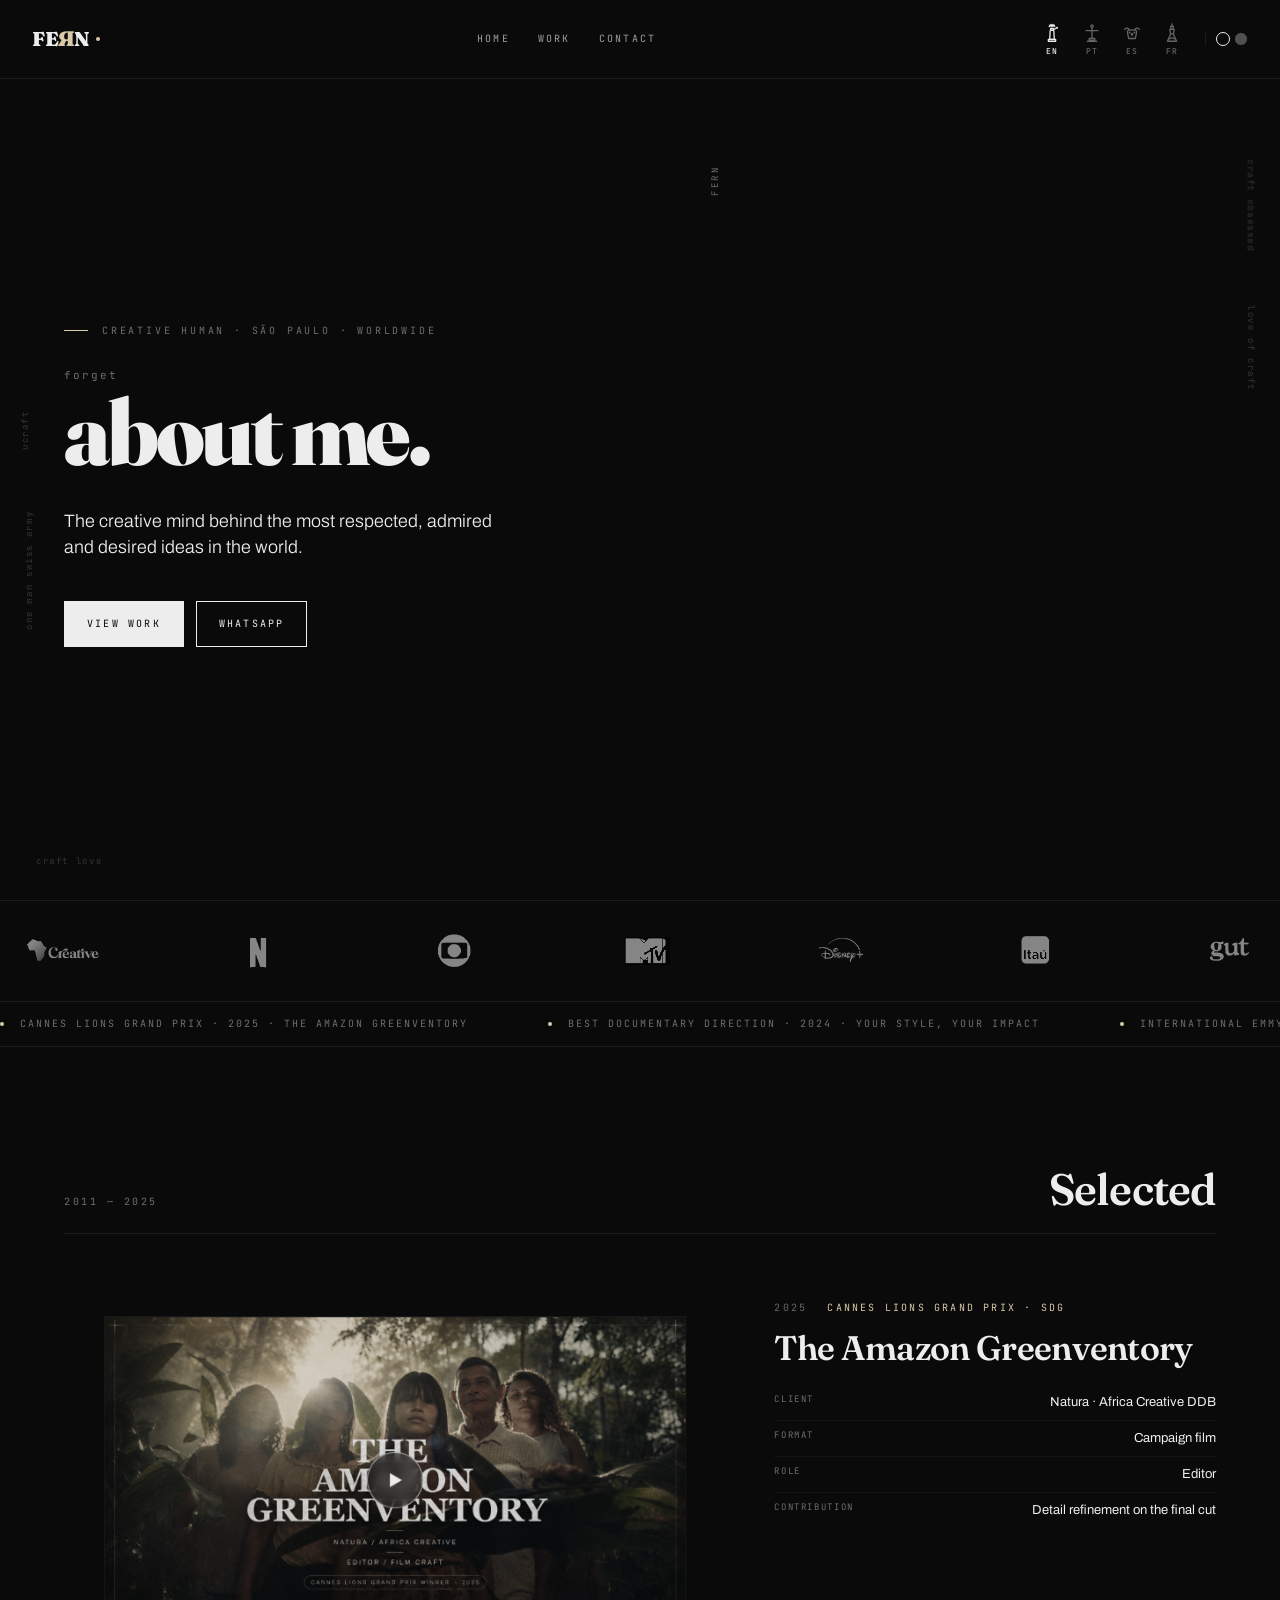
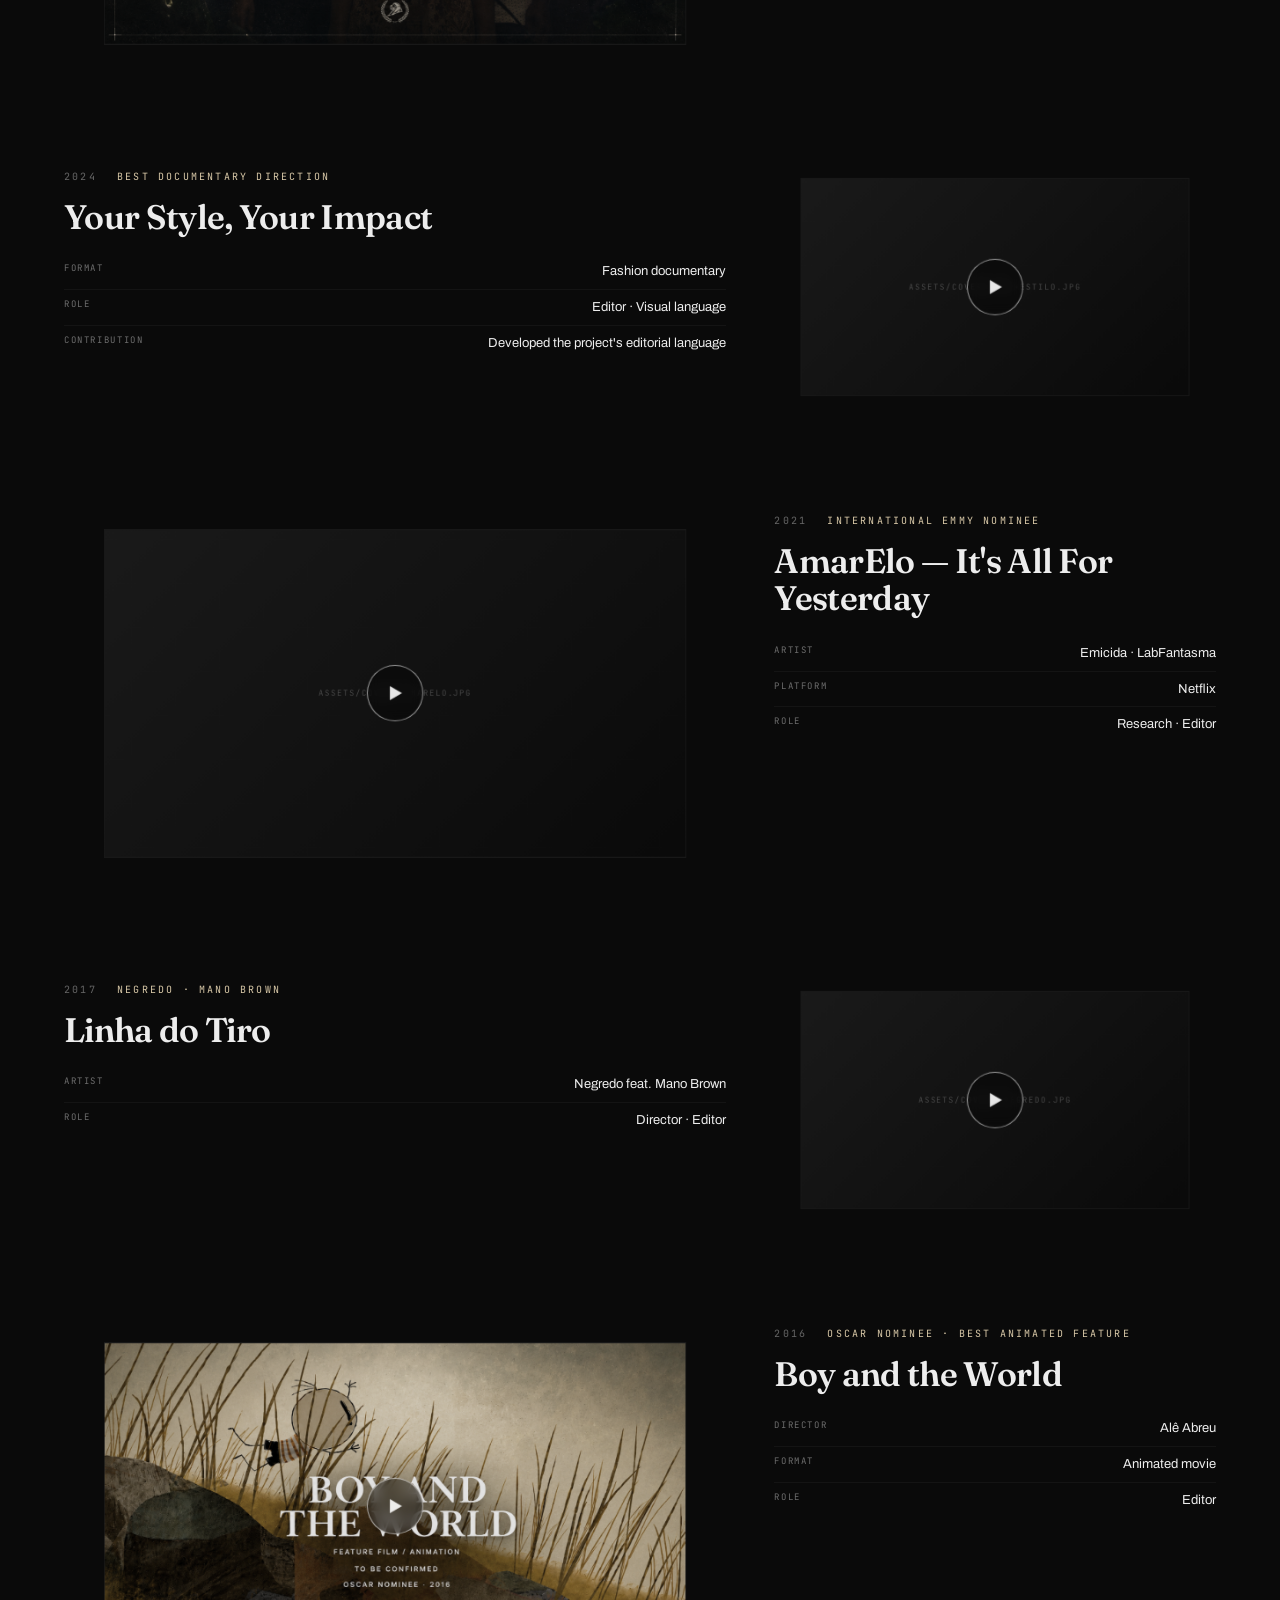
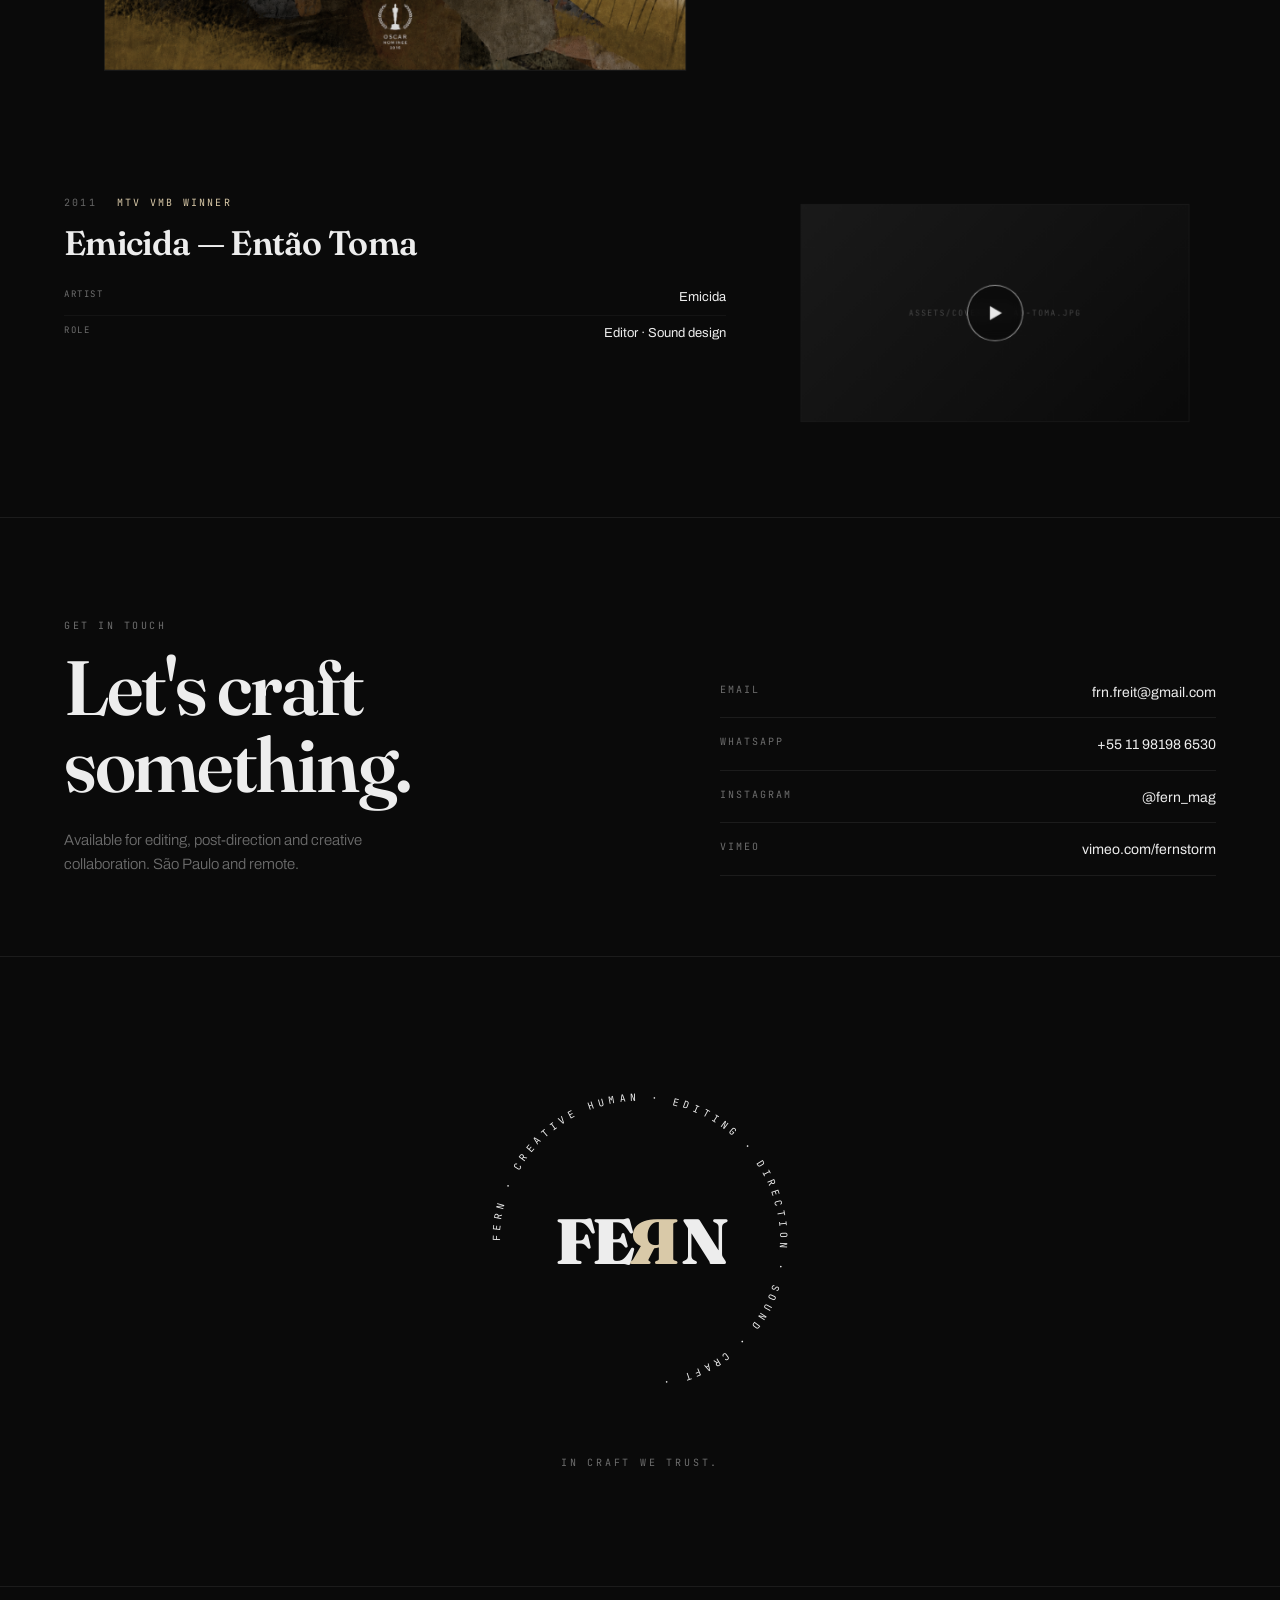
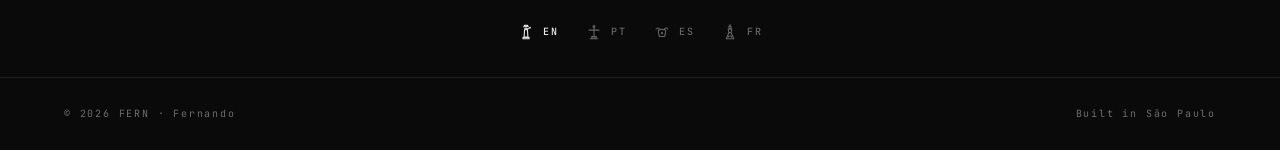
==== index.html @ 08d05a2b "Initial commit — FERN portfolio site + downloadable PDFs" ====
<!DOCTYPE html>
<html lang="en">
<head>
<meta charset="UTF-8">
<meta name="viewport" content="width=device-width, initial-scale=1.0">
<title>FERN — Creative Human</title>
<meta name="description" content="The creative mind behind the most respected, admired and desired ideas in the world.">
<link rel="preconnect" href="https://fonts.googleapis.com">
<link rel="preconnect" href="https://fonts.gstatic.com" crossorigin>
<link href="https://fonts.googleapis.com/css2?family=Archivo:wght@300;400;500;600;700;900&family=Fraunces:opsz,wght@9..144,300;9..144,400;9..144,600;9..144,800;9..144,900&family=JetBrains+Mono:wght@300;400;500&display=swap" rel="stylesheet">
<style>
:root {
  --bg: #0A0A0A;
  --fg: #EDEDED;
  --muted: #6E6E6E;
  --line: rgba(237,237,237,0.08);
  --line2: rgba(237,237,237,0.04);
  --accent: #D9C9A8;
}

[data-theme="light"] {
  --bg: #F4F2EE;
  --fg: #0A0A0A;
  --muted: #5A5A5A;
  --line: rgba(10,10,10,0.1);
  --line2: rgba(10,10,10,0.05);
}

* { box-sizing: border-box; margin: 0; padding: 0; }
html { scroll-behavior: smooth; }

body {
  background: var(--bg);
  color: var(--fg);
  font-family: 'Archivo', sans-serif;
  font-weight: 400;
  font-size: 14px;
  line-height: 1.6;
  -webkit-font-smoothing: antialiased;
  overflow-x: hidden;
  transition: background 0.4s ease, color 0.4s ease;
}

a { color: inherit; text-decoration: none; }
img, video { display: block; max-width: 100%; }

/* ──────────── NAV ──────────── */
.nav {
  position: fixed;
  top: 0; left: 0; right: 0;
  display: flex;
  justify-content: space-between;
  align-items: center;
  padding: 16px 32px;
  z-index: 100;
  background: var(--bg);
  border-bottom: 1px solid var(--line);
  transition: background 0.4s ease, border-color 0.4s ease;
}

.brand {
  font-family: 'Fraunces', serif;
  font-weight: 900;
  font-size: 20px;
  letter-spacing: -0.025em;
  display: inline-flex;
  align-items: baseline;
}
.brand .r {
  display: inline-block;
  transform: scaleX(-1);
  color: var(--accent);
  font-size: 1.05em;
  margin: 0 -0.02em;
}
.brand-dot {
  width: 4px; height: 4px;
  background: var(--accent);
  border-radius: 50%;
  margin-left: 8px;
  align-self: center;
}

.nav-center { display: flex; gap: 28px; }
.nav-link {
  font-family: 'JetBrains Mono', monospace;
  font-size: 10px;
  letter-spacing: 0.22em;
  text-transform: uppercase;
  color: var(--fg);
  opacity: 0.65;
  transition: opacity 0.2s;
  position: relative;
}
.nav-link:hover { opacity: 1; }
.nav-link::after {
  content: '';
  position: absolute;
  bottom: -6px; left: 0;
  width: 100%; height: 1px;
  background: var(--fg);
  transform: scaleX(0);
  transform-origin: left;
  transition: transform 0.3s ease;
}
.nav-link:hover::after { transform: scaleX(1); }

.nav-right { display: flex; align-items: center; gap: 14px; }

/* LANG (top — icon + code) */
.lang-group { display: flex; gap: 2px; align-items: center; }
.lang-btn {
  background: none;
  border: none;
  padding: 6px 8px;
  cursor: pointer;
  opacity: 0.4;
  transition: opacity 0.2s, transform 0.2s;
  color: var(--fg);
  display: flex;
  flex-direction: column;
  align-items: center;
  justify-content: center;
  gap: 2px;
  border-radius: 4px;
}
.lang-btn:hover { opacity: 0.85; }
.lang-btn.active { opacity: 1; }
.lang-btn svg { width: 22px; height: 22px; stroke: currentColor; fill: none; stroke-width: 1.4; stroke-linecap: round; stroke-linejoin: round; }
.lang-btn .code {
  font-family: 'JetBrains Mono', monospace;
  font-size: 8px;
  letter-spacing: 0.15em;
  font-weight: 500;
}
.lang-btn.active::after {
  content: '';
  position: absolute;
}

.theme-group { display: flex; gap: 4px; padding-left: 10px; border-left: 1px solid var(--line); }
.theme-btn {
  width: 14px; height: 14px;
  border-radius: 50%;
  border: 1px solid var(--fg);
  background: none;
  cursor: pointer;
  opacity: 0.3;
  transition: opacity 0.2s;
}
.theme-btn:hover { opacity: 0.7; }
.theme-btn.active { opacity: 1; }
.theme-btn[data-theme="dark"] { background: #0A0A0A; }
.theme-btn[data-theme="light"] { background: #F4F2EE; }

/* ──────────── HERO ──────────── */
.hero {
  min-height: 100vh;
  display: grid;
  grid-template-columns: 1.15fr 1fr;
  gap: 60px;
  padding: 130px 64px 60px;
  align-items: center;
  position: relative;
}

.hero-text { position: relative; z-index: 2; }

.hero-meta {
  font-family: 'JetBrains Mono', monospace;
  font-size: 10px;
  letter-spacing: 0.28em;
  text-transform: uppercase;
  color: var(--muted);
  margin-bottom: 28px;
  display: flex;
  align-items: center;
  gap: 14px;
}
.hero-meta::before {
  content: '';
  width: 24px; height: 1px;
  background: var(--accent);
}

.hero-forget {
  font-family: 'JetBrains Mono', monospace;
  font-size: 11px;
  letter-spacing: 0.18em;
  text-transform: lowercase;
  color: var(--muted);
  margin-bottom: 4px;
}

.hero-title {
  font-family: 'Fraunces', serif;
  font-weight: 900;
  font-size: clamp(44px, 7.5vw, 92px);
  line-height: 0.95;
  letter-spacing: -0.035em;
  margin-bottom: 32px;
}

.hero-statement {
  font-family: 'Archivo', sans-serif;
  font-weight: 300;
  font-size: clamp(15px, 1.4vw, 18px);
  line-height: 1.5;
  max-width: 460px;
  margin-bottom: 40px;
}

.hero-actions { display: flex; gap: 12px; flex-wrap: wrap; }

.btn {
  display: inline-flex;
  align-items: center;
  gap: 10px;
  padding: 14px 22px;
  font-family: 'JetBrains Mono', monospace;
  font-size: 10px;
  letter-spacing: 0.22em;
  text-transform: uppercase;
  border: 1px solid var(--fg);
  background: transparent;
  color: var(--fg);
  cursor: pointer;
  transition: all 0.2s ease;
}
.btn:hover { background: var(--fg); color: var(--bg); }
.btn-primary { background: var(--fg); color: var(--bg); }
.btn-primary:hover { background: transparent; color: var(--fg); }

/* HERO PORTRAIT */
.hero-portrait-wrap {
  position: relative;
  aspect-ratio: 4/5;
  cursor: pointer;
  overflow: hidden;
}

.hero-portrait {
  width: 100%; height: 100%;
  object-fit: cover;
  transition: opacity 0.3s ease, transform 0.4s cubic-bezier(.16,1,.3,1);
  filter: grayscale(0.35) contrast(1.05);
}
[data-theme="light"] .hero-portrait { filter: grayscale(0.2) contrast(1.05); }
.hero-portrait.is-changing { opacity: 0.2; transform: scale(0.99); }

.portrait-counter {
  position: absolute;
  top: 14px; right: 14px;
  font-family: 'JetBrains Mono', monospace;
  font-size: 9px;
  letter-spacing: 0.18em;
  color: var(--fg);
  background: rgba(0,0,0,0.45);
  padding: 4px 10px;
  opacity: 0;
  transition: opacity 0.25s;
  backdrop-filter: blur(4px);
  pointer-events: none;
}
.hero-portrait-wrap:hover .portrait-counter { opacity: 0.75; }
[data-theme="light"] .portrait-counter { background: rgba(244,242,238,0.7); }

.portrait-label-v {
  position: absolute;
  left: -28px;
  top: 0;
  transform: rotate(-90deg);
  transform-origin: 28px 0;
  font-family: 'JetBrains Mono', monospace;
  font-size: 9px;
  letter-spacing: 0.3em;
  text-transform: uppercase;
  color: var(--muted);
  white-space: nowrap;
}

/* EASTER EGGS */
.egg {
  position: fixed;
  font-family: 'JetBrains Mono', monospace;
  font-size: 9px;
  letter-spacing: 0.18em;
  text-transform: lowercase;
  color: var(--fg);
  opacity: 0;
  pointer-events: none;
  z-index: 1;
  transition: opacity 0.8s ease;
  will-change: opacity, transform;
}
.egg.show { opacity: 0.18; }
.egg.glitch { animation: glitch 0.3s steps(2, end); }
.egg-1 { top: 50%; left: 18px; transform: rotate(-90deg); transform-origin: 0 0; }
.egg-2 { top: 28%; right: 22px; transform: rotate(90deg); transform-origin: right top; }
.egg-3 { bottom: 32px; left: 36px; }
.egg-4 { bottom: 55%; right: 22px; transform: rotate(90deg); transform-origin: right top; }
.egg-5 { top: 70%; left: 22px; transform: rotate(-90deg); transform-origin: 0 0; }

@keyframes glitch {
  0% { transform: var(--rot, none) translateX(0); }
  25% { transform: var(--rot, none) translateX(2px); opacity: 0.4; }
  50% { transform: var(--rot, none) translateX(-1px); opacity: 0.08; }
  75% { transform: var(--rot, none) translateX(1px); opacity: 0.3; }
  100% { transform: var(--rot, none) translateX(0); }
}

/* ──────────── LOGO MARQUEE ──────────── */
.logo-marquee-section {
  border-top: 1px solid var(--line);
  border-bottom: 1px solid var(--line);
  overflow: hidden;
  background: var(--bg);
  position: relative;
  z-index: 5;
}
.logo-marquee-track {
  display: flex;
  align-items: center;
  gap: 64px;
  width: max-content;
  padding: 26px 0;
  animation: logoMarqueeLeft 42s linear infinite;
}
.logo-marquee-section:hover .logo-marquee-track { animation-play-state: paused; }

.logo-item {
  width: 130px; height: 48px;
  display: flex;
  align-items: center;
  justify-content: center;
  flex: 0 0 auto;
  opacity: 0.5;
  transition: opacity 0.2s ease;
}
.logo-item:hover { opacity: 1; }
.logo-item img {
  max-width: 130px; max-height: 48px;
  object-fit: contain;
  filter: grayscale(1) brightness(2);
}
[data-theme="light"] .logo-item img { filter: grayscale(1) brightness(0); }

.logo-fallback {
  font-family: 'JetBrains Mono', monospace;
  font-size: 11px;
  letter-spacing: 0.15em;
  text-transform: uppercase;
  color: var(--fg);
  white-space: nowrap;
  opacity: 0.6;
}

@keyframes logoMarqueeLeft {
  from { transform: translateX(0); }
  to { transform: translateX(-50%); }
}

/* ──────────── AWARDS TICKER ──────────── */
.awards-ticker {
  overflow: hidden;
  padding: 14px 0;
  border-bottom: 1px solid var(--line);
  background: var(--bg);
  position: relative;
  z-index: 5;
}
.awards-track {
  display: flex;
  gap: 80px;
  width: max-content;
  animation: awardsMarqueeRight 56s linear infinite;
}
.awards-ticker:hover .awards-track { animation-play-state: paused; }

.award-item {
  font-family: 'JetBrains Mono', monospace;
  font-size: 10px;
  letter-spacing: 0.2em;
  text-transform: uppercase;
  color: var(--muted);
  white-space: nowrap;
  display: flex;
  align-items: center;
  gap: 16px;
}
.award-item::before {
  content: '';
  width: 4px; height: 4px;
  background: var(--accent);
  border-radius: 50%;
}

@keyframes awardsMarqueeRight {
  from { transform: translateX(-50%); }
  to { transform: translateX(0); }
}

/* ──────────── WORK ──────────── */
.work { padding: 120px 64px 80px; }

.section-head {
  display: flex;
  justify-content: space-between;
  align-items: baseline;
  margin-bottom: 60px;
  padding-bottom: 22px;
  border-bottom: 1px solid var(--line);
}

.section-label {
  font-family: 'JetBrains Mono', monospace;
  font-size: 10px;
  letter-spacing: 0.25em;
  text-transform: uppercase;
  color: var(--muted);
}

.section-title {
  font-family: 'Fraunces', serif;
  font-weight: 600;
  font-size: clamp(28px, 4vw, 44px);
  line-height: 1;
  letter-spacing: -0.02em;
}

.works-grid { display: flex; flex-direction: column; gap: 96px; }

.work-item {
  display: grid;
  grid-template-columns: 1.5fr 1fr;
  gap: 48px;
  align-items: start;
}
.work-item.reverse { grid-template-columns: 1fr 1.5fr; direction: rtl; }
.work-item.reverse > * { direction: ltr; }

.work-frame {
  position: relative;
  aspect-ratio: 16/9;
  background: #050505;
  overflow: hidden;
  cursor: pointer;
  border: 1px solid var(--line);
  transform: scale(0.88);
  transform-origin: center;
  will-change: transform;
}

.work-frame img {
  width: 100%; height: 100%;
  object-fit: cover;
  transition: transform 0.6s cubic-bezier(.16,1,.3,1), filter 0.3s;
  filter: grayscale(0.4) brightness(0.9);
}
.work-frame:hover img { filter: grayscale(0) brightness(1); }

.work-frame-placeholder {
  position: absolute;
  inset: 0;
  display: flex;
  align-items: center;
  justify-content: center;
  font-family: 'JetBrains Mono', monospace;
  font-size: 9px;
  letter-spacing: 0.22em;
  text-transform: uppercase;
  color: rgba(237,237,237,0.25);
  background: linear-gradient(135deg, #1a1a1a 0%, #0a0a0a 100%);
}

.play-btn {
  position: absolute;
  top: 50%; left: 50%;
  transform: translate(-50%, -50%);
  width: 64px; height: 64px;
  border-radius: 50%;
  border: 1px solid rgba(255,255,255,0.6);
  background: rgba(0,0,0,0.35);
  backdrop-filter: blur(8px);
  display: flex;
  align-items: center;
  justify-content: center;
  cursor: pointer;
  transition: background 0.3s ease, border-color 0.3s ease;
  z-index: 2;
}
.work-frame:hover .play-btn { background: rgba(255,255,255,0.95); border-color: white; }
.play-btn svg { width: 16px; height: 16px; fill: rgba(255,255,255,0.9); transition: fill 0.3s; margin-left: 2px; }
.work-frame:hover .play-btn svg { fill: black; }

.work-info { padding-top: 6px; }

.work-meta {
  font-family: 'JetBrains Mono', monospace;
  font-size: 10px;
  letter-spacing: 0.22em;
  text-transform: uppercase;
  color: var(--muted);
  margin-bottom: 14px;
}
.work-meta .award { color: var(--accent); }
.work-year {
  display: inline-block;
  margin-right: 12px;
  color: var(--fg);
  opacity: 0.4;
}

.work-title {
  font-family: 'Fraunces', serif;
  font-weight: 600;
  font-size: clamp(24px, 3vw, 34px);
  line-height: 1.1;
  margin-bottom: 18px;
  letter-spacing: -0.02em;
}

.work-credits { list-style: none; margin-top: 8px; }
.work-credits li {
  font-family: 'Archivo', sans-serif;
  font-size: 13px;
  color: var(--fg);
  padding: 7px 0;
  border-bottom: 1px solid var(--line2);
  display: flex;
  justify-content: space-between;
  gap: 16px;
}
.work-credits li:last-child { border-bottom: none; }
.work-credits li span:first-child {
  font-family: 'JetBrains Mono', monospace;
  font-size: 9px;
  letter-spacing: 0.18em;
  text-transform: uppercase;
  color: var(--muted);
  white-space: nowrap;
}
.work-credits li span:last-child { text-align: right; }

/* ──────────── CONTACT ──────────── */
.contact {
  padding: 100px 64px 80px;
  border-top: 1px solid var(--line);
}

.contact-grid {
  display: grid;
  grid-template-columns: 1.2fr 1fr;
  gap: 60px;
  align-items: end;
}

.contact-title {
  font-family: 'Fraunces', serif;
  font-weight: 600;
  font-size: clamp(40px, 6vw, 80px);
  line-height: 1;
  letter-spacing: -0.03em;
  margin-bottom: 24px;
}

.contact-line {
  font-family: 'Archivo', sans-serif;
  font-weight: 300;
  font-size: 15px;
  color: var(--muted);
  max-width: 380px;
}

.contact-details { display: flex; flex-direction: column; gap: 16px; }

.contact-row {
  display: flex;
  justify-content: space-between;
  border-bottom: 1px solid var(--line);
  padding-bottom: 12px;
  font-family: 'Archivo', sans-serif;
}
.contact-row .label {
  font-family: 'JetBrains Mono', monospace;
  font-size: 10px;
  letter-spacing: 0.2em;
  text-transform: uppercase;
  color: var(--muted);
}
.contact-row a {
  font-size: 14px;
  color: var(--fg);
  border-bottom: 1px solid transparent;
  transition: border-color 0.2s;
}
.contact-row a:hover { border-bottom-color: var(--fg); }

/* ──────────── CIRCULAR LOGO ──────────── */
.circular-logo-section {
  min-height: 70vh;
  display: flex;
  flex-direction: column;
  align-items: center;
  justify-content: center;
  padding: 80px 32px;
  border-top: 1px solid var(--line);
  position: relative;
}

.circular-logo-wrap {
  position: relative;
  width: 340px; height: 340px;
  display: flex;
  align-items: center;
  justify-content: center;
}

.circular-text {
  position: absolute;
  inset: 0;
  animation: rotate 32s linear infinite;
}
.circular-text svg { width: 100%; height: 100%; }
.circular-text text {
  font-family: 'JetBrains Mono', monospace;
  font-size: 10px;
  letter-spacing: 0.45em;
  text-transform: uppercase;
  fill: var(--fg);
}

@keyframes rotate { to { transform: rotate(360deg); } }

.circular-center {
  font-family: 'Fraunces', serif;
  font-weight: 900;
  font-size: 64px;
  letter-spacing: -0.04em;
  line-height: 1;
}
.circular-center .r { display: inline-block; transform: scaleX(-1); color: var(--accent); }

.circular-tagline {
  margin-top: 44px;
  font-family: 'JetBrains Mono', monospace;
  font-size: 10px;
  letter-spacing: 0.28em;
  text-transform: uppercase;
  color: var(--muted);
  text-align: center;
}

/* ──────────── LANG BOTTOM ──────────── */
.lang-bottom {
  display: flex;
  justify-content: center;
  align-items: center;
  gap: 28px;
  padding: 30px 32px;
  border-top: 1px solid var(--line);
  background: var(--bg);
  position: relative;
  z-index: 5;
}
.lang-bottom .lang-btn { flex-direction: row; gap: 8px; padding: 6px 12px; }
.lang-bottom .lang-btn svg { width: 18px; height: 18px; }
.lang-bottom .lang-btn .code { font-size: 10px; letter-spacing: 0.2em; }

/* ──────────── FOOTER ──────────── */
.footer {
  padding: 28px 64px;
  border-top: 1px solid var(--line);
  display: flex;
  justify-content: space-between;
  align-items: center;
  font-family: 'JetBrains Mono', monospace;
  font-size: 10px;
  letter-spacing: 0.18em;
  color: var(--muted);
  background: var(--bg);
  position: relative;
  z-index: 5;
}

/* ──────────── MODAL ──────────── */
.modal {
  position: fixed;
  inset: 0;
  background: rgba(0,0,0,0.96);
  display: none;
  align-items: center;
  justify-content: center;
  z-index: 200;
  padding: 24px;
}
.modal.open { display: flex; }
.modal-inner { width: 100%; max-width: 1100px; aspect-ratio: 16/9; position: relative; }
.modal iframe { width: 100%; height: 100%; border: none; }
.modal-close {
  position: absolute;
  top: -40px; right: 0;
  background: none;
  border: 1px solid #EDEDED;
  color: #EDEDED;
  padding: 6px 14px;
  font-family: 'JetBrains Mono', monospace;
  font-size: 10px;
  letter-spacing: 0.22em;
  cursor: pointer;
  transition: all 0.2s;
}
.modal-close:hover { background: #EDEDED; color: #0A0A0A; }

/* ──────────── REVEAL ──────────── */
.reveal { opacity: 0; transform: translateY(24px); transition: opacity 0.7s ease, transform 0.7s cubic-bezier(.16,1,.3,1); }
.reveal.in { opacity: 1; transform: none; }

/* ──────────── RESPONSIVE ──────────── */
@media (max-width: 900px) {
  .nav { padding: 12px 16px; flex-wrap: wrap; gap: 8px; }
  .nav-center { order: 3; width: 100%; justify-content: center; gap: 20px; }
  .nav-right { gap: 8px; }
  .lang-group { gap: 0; }
  .lang-btn { padding: 4px 6px; }
  .lang-btn svg { width: 18px; height: 18px; }
  .hero { grid-template-columns: 1fr; padding: 140px 24px 60px; gap: 40px; }
  .hero-portrait-wrap { max-width: 380px; margin: 0 auto; }
  .portrait-label-v { display: none; }
  .work { padding: 80px 24px 60px; }
  .work-item { grid-template-columns: 1fr; gap: 24px; }
  .work-item.reverse { grid-template-columns: 1fr; direction: ltr; }
  .contact { padding: 80px 24px 60px; }
  .contact-grid { grid-template-columns: 1fr; gap: 40px; }
  .footer { padding: 20px 24px; flex-direction: column; gap: 12px; text-align: center; }
  .lang-bottom { gap: 16px; padding: 24px 16px; flex-wrap: wrap; }
  .circular-logo-wrap { width: 260px; height: 260px; }
  .circular-center { font-size: 48px; }
  .egg { display: none; }
}
</style>
</head>
<body data-theme="dark">

<!-- ──────────── EASTER EGGS (rotate via JS) ──────────── -->
<div class="egg egg-1" style="--rot:rotate(-90deg)"></div>
<div class="egg egg-2" style="--rot:rotate(90deg)"></div>
<div class="egg egg-3"></div>
<div class="egg egg-4" style="--rot:rotate(90deg)"></div>
<div class="egg egg-5" style="--rot:rotate(-90deg)"></div>

<!-- ──────────── NAV ──────────── -->
<nav class="nav">
  <a href="#home" class="brand">FE<span class="r">R</span>N<span class="brand-dot"></span></a>

  <div class="nav-center">
    <a href="#home" class="nav-link" data-en="Home" data-pt="Início" data-es="Inicio" data-fr="Accueil">Home</a>
    <a href="#work" class="nav-link" data-en="Work" data-pt="Trabalho" data-es="Obra" data-fr="Travail">Work</a>
    <a href="#contact" class="nav-link" data-en="Contact" data-pt="Contato" data-es="Contacto" data-fr="Contact">Contact</a>
  </div>

  <div class="nav-right">
    <div class="lang-group" id="langGroupTop">
      <!-- EN — Statue of Liberty -->
      <button class="lang-btn active" data-lang="en" title="English">
        <svg viewBox="0 0 24 24"><path d="M9 5 L10 3 L11 5 L12 2.5 L13 5 L14 3 L15 5"/><path d="M10.5 7 L13.5 7 L13.5 9 L10.5 9 Z"/><path d="M13.5 8.5 L17 6.5"/><path d="M17 6.5 Q 17.5 5, 18 6.5"/><path d="M10 9.5 L9.5 19 L14.5 19 L14 9.5"/><path d="M8 19 L16 19 L16 21 L8 21 Z"/></svg>
        <span class="code">EN</span>
      </button>
      <!-- PT — Cristo Redentor -->
      <button class="lang-btn" data-lang="pt" title="Português">
        <svg viewBox="0 0 24 24"><circle cx="12" cy="4.5" r="1.3"/><line x1="12" y1="6" x2="12" y2="18"/><line x1="5.5" y1="9.5" x2="18.5" y2="9.5"/><path d="M9 18 L15 18 L15 20 L9 20 Z"/><path d="M7 21 L17 21"/></svg>
        <span class="code">PT</span>
      </button>
      <!-- ES — Bull -->
      <button class="lang-btn" data-lang="es" title="Español">
        <svg viewBox="0 0 24 24"><path d="M4 8 C 6 6, 8 6.5, 9 8.5"/><path d="M20 8 C 18 6, 16 6.5, 15 8.5"/><path d="M7 10 C 7 8, 17 8, 17 10 L 16.5 14 L 15.5 18 L 8.5 18 L 7.5 14 Z"/><circle cx="12" cy="13.5" r="0.7" fill="currentColor"/><circle cx="9.5" cy="11.5" r="0.4" fill="currentColor"/><circle cx="14.5" cy="11.5" r="0.4" fill="currentColor"/></svg>
        <span class="code">ES</span>
      </button>
      <!-- FR — Eiffel Tower -->
      <button class="lang-btn" data-lang="fr" title="Français">
        <svg viewBox="0 0 24 24"><line x1="12" y1="2" x2="12" y2="4.5"/><path d="M10.5 4.5 L13.5 4.5 L13 8 L11 8 Z"/><path d="M9.5 8 L14.5 8 L13.5 13 L10.5 13 Z"/><path d="M10.5 13 L7 21 L17 21 L13.5 13"/><path d="M9.5 18.5 C 10.5 17, 13.5 17, 14.5 18.5"/></svg>
        <span class="code">FR</span>
      </button>
    </div>
    <div class="theme-group">
      <button class="theme-btn active" data-theme="dark" aria-label="Dark"></button>
      <button class="theme-btn" data-theme="light" aria-label="Light"></button>
    </div>
  </div>
</nav>

<!-- ──────────── HERO ──────────── -->
<section class="hero" id="home">
  <div class="hero-text">
    <div class="hero-meta" data-en="Creative human · São Paulo · Worldwide" data-pt="Humano criativo · São Paulo · Mundo" data-es="Humano creativo · São Paulo · Mundo" data-fr="Humain créatif · São Paulo · Monde">
      Creative human · São Paulo · Worldwide
    </div>

    <div class="hero-forget" data-en="forget" data-pt="esquece" data-es="olvida" data-fr="oublie">forget</div>
    <h1 class="hero-title"
        data-en="about me."
        data-pt="Sobre mim."
        data-es="Sobre mí."
        data-fr="à propos de moi.">about me.</h1>

    <p class="hero-statement"
       data-en="The creative mind behind the most respected, admired and desired ideas in the world."
       data-pt="A mente criativa por trás das ideias mais respeitadas, admiradas e desejadas do mundo."
       data-es="La mente creativa detrás de las ideas más respetadas, admiradas y deseadas del mundo."
       data-fr="L'esprit créatif derrière les idées les plus respectées, admirées et désirées au monde.">
      The creative mind behind the most respected, admired and desired ideas in the world.
    </p>

    <div class="hero-actions">
      <a href="#work" class="btn btn-primary" data-en="View Work" data-pt="Trabalho" data-es="Ver Obra" data-fr="Travail">View Work</a>
      <a href="https://wa.me/5511981986530" class="btn" target="_blank" rel="noopener">WhatsApp</a>
    </div>
  </div>

  <div class="hero-portrait-wrap" id="portraitWrap">
    <div class="portrait-label-v">FERN · 01 — 09</div>
    <video id="heroPortrait" class="hero-portrait" autoplay loop muted playsinline preload="metadata"
           onerror="this.style.display='none'; this.parentElement.style.background='linear-gradient(135deg, #1a1a1a 0%, #0a0a0a 100%)';">
      <source src="assets/portrait/fernando-portrait.mp4" type="video/mp4">
    </video>
    <div class="portrait-counter" id="portraitCounter">01 / 09</div>
  </div>
</section>

<!-- ──────────── LOGO MARQUEE ──────────── -->
<section class="logo-marquee-section">
  <div class="logo-marquee-track" id="logoTrack"></div>
</section>

<!-- ──────────── AWARDS TICKER (opposite direction) ──────────── -->
<section class="awards-ticker">
  <div class="awards-track" id="awardsTrack"></div>
</section>

<!-- ──────────── WORK (decrescent 2025 → 2011) ──────────── -->
<section class="work" id="work">
  <div class="section-head">
    <div class="section-label" data-en="2011 — 2025" data-pt="2011 — 2025" data-es="2011 — 2025" data-fr="2011 — 2025">2011 — 2025</div>
    <h2 class="section-title reveal" data-en="Selected" data-pt="Selecionados" data-es="Selección" data-fr="Sélection">Selected</h2>
  </div>

  <div class="works-grid">

    <!-- 2025 - GREENVENTORY -->
    <article class="work-item reveal">
      <div class="work-frame" data-video="https://www.youtube.com/embed/g6A00GVj8oc?autoplay=1">
        <img src="assets/covers/greenventory.jpg" alt="Greenventory cover"
             onerror="this.style.display='none'; this.parentElement.insertAdjacentHTML('afterbegin', '<div class=&quot;work-frame-placeholder&quot;>assets/covers/greenventory.jpg</div>');">
        <button class="play-btn" aria-label="Play"><svg viewBox="0 0 12 14"><path d="M0 0v14l12-7z"/></svg></button>
      </div>
      <div class="work-info">
        <div class="work-meta">
          <span class="work-year">2025</span>
          <span class="award">Cannes Lions Grand Prix · SDG</span>
        </div>
        <h3 class="work-title">The Amazon Greenventory</h3>
        <ul class="work-credits">
          <li><span data-en="Client" data-pt="Cliente" data-es="Cliente" data-fr="Client">Client</span><span>Natura · Africa Creative DDB</span></li>
          <li><span data-en="Format" data-pt="Formato" data-es="Formato" data-fr="Format">Format</span><span data-en="Campaign film" data-pt="Filme de campanha" data-es="Film de campaña" data-fr="Film publicitaire">Campaign film</span></li>
          <li><span data-en="Role" data-pt="Função" data-es="Función" data-fr="Rôle">Role</span><span data-en="Editor" data-pt="Editor" data-es="Editor" data-fr="Monteur">Editor</span></li>
          <li><span data-en="Contribution" data-pt="Contribuição" data-es="Contribución" data-fr="Contribution">Contribution</span><span data-en="Detail refinement on the final cut" data-pt="Lapidação do corte final" data-es="Refinamiento del montaje final" data-fr="Affinage du montage final">Detail refinement on the final cut</span></li>
        </ul>
      </div>
    </article>

    <!-- 2024 - SEU ESTILO -->
    <article class="work-item reverse reveal">
      <div class="work-frame" data-video="https://player.vimeo.com/video/1121859316?autoplay=1">
        <img src="assets/covers/seu-estilo.jpg" alt="Seu Estilo Seu Impacto cover"
             onerror="this.style.display='none'; this.parentElement.insertAdjacentHTML('afterbegin', '<div class=&quot;work-frame-placeholder&quot;>assets/covers/seu-estilo.jpg</div>');">
        <button class="play-btn" aria-label="Play"><svg viewBox="0 0 12 14"><path d="M0 0v14l12-7z"/></svg></button>
      </div>
      <div class="work-info">
        <div class="work-meta">
          <span class="work-year">2024</span>
          <span class="award" data-en="Best Documentary Direction" data-pt="Melhor Direção de Documentário" data-es="Mejor Dirección Documental" data-fr="Meilleure Réalisation Documentaire">Best Documentary Direction</span>
        </div>
        <h3 class="work-title" data-en="Your Style, Your Impact" data-pt="Seu Estilo, Seu Impacto" data-es="Tu Estilo, Tu Impacto" data-fr="Ton Style, Ton Impact">Your Style, Your Impact</h3>
        <ul class="work-credits">
          <li><span data-en="Format" data-pt="Formato" data-es="Formato" data-fr="Format">Format</span><span data-en="Fashion documentary" data-pt="Documentário de moda" data-es="Documental de moda" data-fr="Documentaire de mode">Fashion documentary</span></li>
          <li><span data-en="Role" data-pt="Função" data-es="Función" data-fr="Rôle">Role</span><span data-en="Editor · Visual language" data-pt="Editor · Linguagem visual" data-es="Editor · Lenguaje visual" data-fr="Monteur · Langage visuel">Editor · Visual language</span></li>
          <li><span data-en="Contribution" data-pt="Contribuição" data-es="Contribución" data-fr="Contribution">Contribution</span><span data-en="Developed the project's editorial language" data-pt="Desenvolvi a linguagem editorial do projeto" data-es="Desarrollé el lenguaje editorial del proyecto" data-fr="Développé le langage éditorial du projet">Developed the project's editorial language</span></li>
        </ul>
      </div>
    </article>

    <!-- 2021 - AMARELO -->
    <article class="work-item reveal">
      <div class="work-frame" data-video="https://player.vimeo.com/video/503183790?autoplay=1">
        <img src="assets/covers/amarelo.jpg" alt="AmarElo cover"
             onerror="this.style.display='none'; this.parentElement.insertAdjacentHTML('afterbegin', '<div class=&quot;work-frame-placeholder&quot;>assets/covers/amarelo.jpg</div>');">
        <button class="play-btn" aria-label="Play"><svg viewBox="0 0 12 14"><path d="M0 0v14l12-7z"/></svg></button>
      </div>
      <div class="work-info">
        <div class="work-meta">
          <span class="work-year">2021</span>
          <span class="award">International Emmy Nominee</span>
        </div>
        <h3 class="work-title">AmarElo — It's All For Yesterday</h3>
        <ul class="work-credits">
          <li><span data-en="Artist" data-pt="Artista" data-es="Artista" data-fr="Artiste">Artist</span><span>Emicida · LabFantasma</span></li>
          <li><span data-en="Platform" data-pt="Plataforma" data-es="Plataforma" data-fr="Plateforme">Platform</span><span>Netflix</span></li>
          <li><span data-en="Role" data-pt="Função" data-es="Función" data-fr="Rôle">Role</span><span data-en="Research · Editor" data-pt="Pesquisa · Editor" data-es="Investigación · Editor" data-fr="Recherche · Monteur">Research · Editor</span></li>
        </ul>
      </div>
    </article>

    <!-- 2017 - LINHA DO TIRO -->
    <article class="work-item reverse reveal">
      <div class="work-frame" data-video="https://www.youtube.com/embed/rw2RwFy7A7k?autoplay=1">
        <img src="assets/covers/negredo.jpg" alt="Linha do Tiro cover"
             onerror="this.style.display='none'; this.parentElement.insertAdjacentHTML('afterbegin', '<div class=&quot;work-frame-placeholder&quot;>assets/covers/negredo.jpg</div>');">
        <button class="play-btn" aria-label="Play"><svg viewBox="0 0 12 14"><path d="M0 0v14l12-7z"/></svg></button>
      </div>
      <div class="work-info">
        <div class="work-meta">
          <span class="work-year">2017</span>
          <span class="award">Negredo · Mano Brown</span>
        </div>
        <h3 class="work-title">Linha do Tiro</h3>
        <ul class="work-credits">
          <li><span data-en="Artist" data-pt="Artista" data-es="Artista" data-fr="Artiste">Artist</span><span>Negredo feat. Mano Brown</span></li>
          <li><span data-en="Role" data-pt="Função" data-es="Función" data-fr="Rôle">Role</span><span data-en="Director · Editor" data-pt="Diretor · Editor" data-es="Director · Editor" data-fr="Réalisateur · Monteur">Director · Editor</span></li>
        </ul>
      </div>
    </article>

    <!-- 2016 - BOY AND THE WORLD -->
    <article class="work-item reveal">
      <div class="work-frame" data-video="https://player.vimeo.com/video/230524152?autoplay=1">
        <img src="assets/covers/menino-e-o-mundo.jpg" alt="Boy and the World cover"
             onerror="this.style.display='none'; this.parentElement.insertAdjacentHTML('afterbegin', '<div class=&quot;work-frame-placeholder&quot;>assets/covers/menino-e-o-mundo.jpg</div>');">
        <button class="play-btn" aria-label="Play"><svg viewBox="0 0 12 14"><path d="M0 0v14l12-7z"/></svg></button>
      </div>
      <div class="work-info">
        <div class="work-meta">
          <span class="work-year">2016</span>
          <span class="award" data-en="Oscar Nominee · Best Animated Feature" data-pt="Indicado ao Oscar · Melhor Animação" data-es="Nominado al Oscar · Mejor Animación" data-fr="Nommé aux Oscars · Meilleur Film d'Animation">Oscar Nominee · Best Animated Feature</span>
        </div>
        <h3 class="work-title" data-en="Boy and the World" data-pt="O Menino e o Mundo" data-es="El Niño y el Mundo" data-fr="Le Garçon et le Monde">Boy and the World</h3>
        <ul class="work-credits">
          <li><span data-en="Director" data-pt="Direção" data-es="Dirección" data-fr="Réalisation">Director</span><span>Alê Abreu</span></li>
          <li><span data-en="Format" data-pt="Formato" data-es="Formato" data-fr="Format">Format</span><span data-en="Animated movie" data-pt="Longa de animação" data-es="Película animada" data-fr="Long-métrage d'animation">Animated movie</span></li>
          <li><span data-en="Role" data-pt="Função" data-es="Función" data-fr="Rôle">Role</span><span data-en="Editor" data-pt="Editor" data-es="Editor" data-fr="Monteur">Editor</span></li>
        </ul>
      </div>
    </article>

    <!-- 2011 - EMICIDA ENTAO TOMA -->
    <article class="work-item reverse reveal">
      <div class="work-frame" data-video="https://www.youtube.com/embed/7QnXzVjck6M?autoplay=1">
        <img src="assets/covers/entao-toma.jpg" alt="Então Toma cover"
             onerror="this.style.display='none'; this.parentElement.insertAdjacentHTML('afterbegin', '<div class=&quot;work-frame-placeholder&quot;>assets/covers/entao-toma.jpg</div>');">
        <button class="play-btn" aria-label="Play"><svg viewBox="0 0 12 14"><path d="M0 0v14l12-7z"/></svg></button>
      </div>
      <div class="work-info">
        <div class="work-meta">
          <span class="work-year">2011</span>
          <span class="award">MTV VMB Winner</span>
        </div>
        <h3 class="work-title">Emicida — Então Toma</h3>
        <ul class="work-credits">
          <li><span data-en="Artist" data-pt="Artista" data-es="Artista" data-fr="Artiste">Artist</span><span>Emicida</span></li>
          <li><span data-en="Role" data-pt="Função" data-es="Función" data-fr="Rôle">Role</span><span data-en="Editor · Sound design" data-pt="Editor · Sound design" data-es="Editor · Sound design" data-fr="Monteur · Sound design">Editor · Sound design</span></li>
        </ul>
      </div>
    </article>

  </div>
</section>

<!-- ──────────── CONTACT ──────────── -->
<section class="contact" id="contact">
  <div class="contact-grid">
    <div>
      <div class="section-label" style="margin-bottom: 16px;" data-en="Get in touch" data-pt="Vamos conversar" data-es="Contacto" data-fr="Prendre contact">Get in touch</div>
      <h2 class="contact-title reveal" data-en="Let's craft something." data-pt="Vamos criar algo." data-es="Hagamos algo." data-fr="Créons quelque chose.">Let's craft something.</h2>
      <p class="contact-line" data-en="Available for editing, post-direction and creative collaboration. São Paulo and remote." data-pt="Disponível para edição, direção de pós e colaboração criativa. São Paulo e remoto." data-es="Disponible para edición, dirección de post y colaboración creativa. São Paulo y remoto." data-fr="Disponible pour montage, direction de post et collaboration créative. São Paulo et à distance.">
        Available for editing, post-direction and creative collaboration. São Paulo and remote.
      </p>
    </div>

    <div class="contact-details">
      <div class="contact-row">
        <span class="label">Email</span>
        <a href="mailto:frn.freit@gmail.com">frn.freit@gmail.com</a>
      </div>
      <div class="contact-row">
        <span class="label">WhatsApp</span>
        <a href="https://wa.me/5511981986530" target="_blank" rel="noopener">+55 11 98198 6530</a>
      </div>
      <div class="contact-row">
        <span class="label">Instagram</span>
        <a href="https://instagram.com/fern_mag" target="_blank" rel="noopener">@fern_mag</a>
      </div>
      <div class="contact-row">
        <span class="label">Vimeo</span>
        <a href="https://vimeo.com/fernstorm" target="_blank" rel="noopener">vimeo.com/fernstorm</a>
      </div>
    </div>
  </div>
</section>

<!-- ──────────── CIRCULAR LOGO ──────────── -->
<section class="circular-logo-section">
  <div class="circular-logo-wrap">
    <div class="circular-text">
      <svg viewBox="0 0 340 340" xmlns="http://www.w3.org/2000/svg">
        <defs>
          <path id="textCircle" d="M 170, 170 m -140, 0 a 140,140 0 1,1 280,0 a 140,140 0 1,1 -280,0"/>
        </defs>
        <text>
          <textPath href="#textCircle">FERN · CREATIVE HUMAN · EDITING · DIRECTION · SOUND · CRAFT · </textPath>
        </text>
      </svg>
    </div>
    <div class="circular-center">FE<span class="r">R</span>N</div>
  </div>
  <div class="circular-tagline" data-en="In Craft we trust." data-pt="In Craft we trust." data-es="In Craft we trust." data-fr="In Craft we trust.">In Craft we trust.</div>
</section>

<!-- ──────────── LANG BOTTOM ──────────── -->
<div class="lang-bottom">
  <div class="lang-group" id="langGroupBottom">
    <button class="lang-btn active" data-lang="en" title="English">
      <svg viewBox="0 0 24 24" stroke="currentColor" fill="none" stroke-width="1.4" stroke-linecap="round" stroke-linejoin="round"><path d="M9 5 L10 3 L11 5 L12 2.5 L13 5 L14 3 L15 5"/><path d="M10.5 7 L13.5 7 L13.5 9 L10.5 9 Z"/><path d="M13.5 8.5 L17 6.5"/><path d="M17 6.5 Q 17.5 5, 18 6.5"/><path d="M10 9.5 L9.5 19 L14.5 19 L14 9.5"/><path d="M8 19 L16 19 L16 21 L8 21 Z"/></svg>
      <span class="code">EN</span>
    </button>
    <button class="lang-btn" data-lang="pt" title="Português">
      <svg viewBox="0 0 24 24" stroke="currentColor" fill="none" stroke-width="1.4" stroke-linecap="round" stroke-linejoin="round"><circle cx="12" cy="4.5" r="1.3"/><line x1="12" y1="6" x2="12" y2="18"/><line x1="5.5" y1="9.5" x2="18.5" y2="9.5"/><path d="M9 18 L15 18 L15 20 L9 20 Z"/><path d="M7 21 L17 21"/></svg>
      <span class="code">PT</span>
    </button>
    <button class="lang-btn" data-lang="es" title="Español">
      <svg viewBox="0 0 24 24" stroke="currentColor" fill="none" stroke-width="1.4" stroke-linecap="round" stroke-linejoin="round"><path d="M4 8 C 6 6, 8 6.5, 9 8.5"/><path d="M20 8 C 18 6, 16 6.5, 15 8.5"/><path d="M7 10 C 7 8, 17 8, 17 10 L 16.5 14 L 15.5 18 L 8.5 18 L 7.5 14 Z"/><circle cx="12" cy="13.5" r="0.7" fill="currentColor"/></svg>
      <span class="code">ES</span>
    </button>
    <button class="lang-btn" data-lang="fr" title="Français">
      <svg viewBox="0 0 24 24" stroke="currentColor" fill="none" stroke-width="1.4" stroke-linecap="round" stroke-linejoin="round"><line x1="12" y1="2" x2="12" y2="4.5"/><path d="M10.5 4.5 L13.5 4.5 L13 8 L11 8 Z"/><path d="M9.5 8 L14.5 8 L13.5 13 L10.5 13 Z"/><path d="M10.5 13 L7 21 L17 21 L13.5 13"/><path d="M9.5 18.5 C 10.5 17, 13.5 17, 14.5 18.5"/></svg>
      <span class="code">FR</span>
    </button>
  </div>
</div>

<!-- ──────────── FOOTER ──────────── -->
<footer class="footer">
  <div>© 2026 FERN · Fernando</div>
  <div data-en="Built in São Paulo" data-pt="Feito em São Paulo" data-es="Hecho en São Paulo" data-fr="Fait à São Paulo">Built in São Paulo</div>
</footer>

<!-- ──────────── MODAL ──────────── -->
<div class="modal" id="videoModal">
  <div class="modal-inner">
    <button class="modal-close" id="modalClose">CLOSE</button>
    <iframe id="modalIframe" src="" allow="autoplay; fullscreen; picture-in-picture" allowfullscreen></iframe>
  </div>
</div>

<script>
/* ──────────── LANGUAGE ──────────── */
const langButtons = document.querySelectorAll('.lang-btn');
function setLang(lang) {
  document.documentElement.lang = lang === 'pt' ? 'pt-BR' : lang === 'es' ? 'es' : lang === 'fr' ? 'fr' : 'en';
  document.querySelectorAll('[data-en]').forEach(el => {
    const v = el.dataset[lang];
    if (v) el.textContent = v;
  });
  langButtons.forEach(b => b.classList.toggle('active', b.dataset.lang === lang));
  try { localStorage.setItem('fern-lang', lang); } catch(e){}
}
langButtons.forEach(b => b.addEventListener('click', () => setLang(b.dataset.lang)));
try {
  const saved = localStorage.getItem('fern-lang');
  if (saved && saved !== 'en') setLang(saved);
} catch(e){}

/* ──────────── THEME ──────────── */
const themeButtons = document.querySelectorAll('.theme-btn');
function setTheme(t) {
  document.body.setAttribute('data-theme', t);
  themeButtons.forEach(b => b.classList.toggle('active', b.dataset.theme === t));
  try { localStorage.setItem('fern-theme', t); } catch(e){}
}
themeButtons.forEach(b => b.addEventListener('click', () => setTheme(b.dataset.theme)));
try {
  const saved = localStorage.getItem('fern-theme');
  if (saved) setTheme(saved);
} catch(e){}

/* ──────────── LOGO MARQUEE ──────────── */
const logos = [
  { name: 'Africa Creative', file: 'africa-creative.png' },
  { name: 'Netflix', file: 'netflix.png' },
  { name: 'Globo', file: 'globo.png' },
  { name: 'MTV', file: 'mtv.png' },
  { name: 'Disney', file: 'disney.png' },
  { name: 'Itaú', file: 'itau.png' },
  { name: 'GUT', file: 'gut.png' },
  { name: 'LabFantasma', file: 'labfantasma.png' },
  { name: 'Casa de Clipes', file: 'casa de clipes.png' },
  { name: 'Galeria', file: 'galeria.png' },
  { name: 'Prime', file: 'prime.png' }
];
const logoTrack = document.getElementById('logoTrack');
const logoHtml = logos.map(l =>
  `<div class="logo-item"><img src="assets/logos/${l.file}" alt="${l.name}" onerror="this.outerHTML='<span class=&quot;logo-fallback&quot;>${l.name}</span>'"></div>`
).join('');
logoTrack.innerHTML = logoHtml + logoHtml;

/* ──────────── AWARDS TICKER ──────────── */
const awards = [
  'Cannes Lions Grand Prix · 2025 · The Amazon Greenventory',
  'Best Documentary Direction · 2024 · Your Style, Your Impact',
  'International Emmy Nominee · 2021 · AmarElo',
  'Oscar Nominee · 2016 · Boy and the World',
  'MTV VMB Winner · 2011 · Emicida — Então Toma'
];
const awardsTrack = document.getElementById('awardsTrack');
const awardsHtml = awards.map(a => `<span class="award-item">${a}</span>`).join('');
awardsTrack.innerHTML = awardsHtml + awardsHtml;

/* ──────────── PORTRAIT CYCLE ──────────── */
const portraitCount = 9;
const portraitPaths = Array.from({length: portraitCount}, (_, i) =>
  `assets/portrait/fernando-portrait${i === 0 ? '' : i + 1}.mp4`
);
let portraitIdx = 0;
const heroPortrait = document.getElementById('heroPortrait');
const portraitCounter = document.getElementById('portraitCounter');

function updateCounter() {
  portraitCounter.textContent =
    String(portraitIdx + 1).padStart(2, '0') + ' / ' + String(portraitCount).padStart(2, '0');
}
updateCounter();

const ignoreSelectors = 'a, button, input, textarea, .nav, .modal, .work-frame, .hero-actions, .contact-row, .play-btn, .lang-btn, .theme-btn, .lang-bottom';

document.addEventListener('click', (e) => {
  if (e.target.closest(ignoreSelectors)) return;
  if (document.getElementById('videoModal').classList.contains('open')) return;
  portraitIdx = (portraitIdx + 1) % portraitCount;
  heroPortrait.classList.add('is-changing');
  setTimeout(() => {
    heroPortrait.querySelector('source').src = portraitPaths[portraitIdx];
    heroPortrait.load();
    heroPortrait.play().catch(()=>{});
    updateCounter();
    setTimeout(() => heroPortrait.classList.remove('is-changing'), 280);
  }, 220);
});

/* ──────────── EASTER EGGS (rotating) ──────────── */
const crafts = [
  'for the love of craft', 'craft land', 'craft love', 'craft mania',
  'crafteria', 'icraft', 'ucraft', 'wecraft', 'craft fit',
  'cybercraft', 'mathcraft', 'craft boureau', 'craft obsessed',
  'love of craft', 'one man swiss army'
];
const eggs = document.querySelectorAll('.egg');
let craftDeck = [...crafts];
function pickCraft() {
  if (craftDeck.length === 0) craftDeck = [...crafts];
  const i = Math.floor(Math.random() * craftDeck.length);
  return craftDeck.splice(i, 1)[0];
}
eggs.forEach((el, i) => {
  setTimeout(() => {
    el.textContent = pickCraft();
    el.classList.add('show');
  }, 500 + i * 250);
});
let rotIdx = 0;
setInterval(() => {
  const el = eggs[rotIdx % eggs.length];
  rotIdx++;
  el.classList.remove('show');
  el.classList.add('glitch');
  setTimeout(() => {
    el.textContent = pickCraft();
    el.classList.remove('glitch');
    el.classList.add('show');
  }, 350);
}, 4500);

/* ──────────── WORK FRAMES — SCROLL SCALE ──────────── */
const workFrames = document.querySelectorAll('.work-frame');
let ticking = false;

function updateScales() {
  const winH = window.innerHeight;
  workFrames.forEach(frame => {
    const rect = frame.getBoundingClientRect();
    // 0 when frame top is at bottom of viewport (just entering)
    // 1 when frame top is at 30% of viewport (fully scaled)
    const enter = winH;
    const target = winH * 0.3;
    let p = (enter - rect.top) / (enter - target);
    p = Math.max(0, Math.min(1, p));
    const scale = 0.88 + 0.12 * p;
    frame.style.transform = `scale(${scale})`;
  });
  ticking = false;
}

function requestUpdate() {
  if (!ticking) {
    requestAnimationFrame(updateScales);
    ticking = true;
  }
}

window.addEventListener('scroll', requestUpdate, { passive: true });
window.addEventListener('resize', requestUpdate, { passive: true });
updateScales();

/* ──────────── VIDEO MODAL ──────────── */
const modal = document.getElementById('videoModal');
const modalIframe = document.getElementById('modalIframe');
const modalClose = document.getElementById('modalClose');

document.querySelectorAll('.work-frame').forEach(frame => {
  frame.addEventListener('click', () => {
    const url = frame.dataset.video;
    if (!url) return;
    modalIframe.src = url;
    modal.classList.add('open');
    document.body.style.overflow = 'hidden';
  });
});

function closeModal() {
  modal.classList.remove('open');
  modalIframe.src = '';
  document.body.style.overflow = '';
}
modalClose.addEventListener('click', closeModal);
modal.addEventListener('click', (e) => { if (e.target === modal) closeModal(); });
document.addEventListener('keydown', (e) => { if (e.key === 'Escape') closeModal(); });

/* ──────────── REVEAL ON SCROLL ──────────── */
const io = new IntersectionObserver(entries => {
  entries.forEach(e => { if (e.isIntersecting) e.target.classList.add('in'); });
}, { threshold: 0.15 });
document.querySelectorAll('.reveal').forEach(el => io.observe(el));
</script>

</body>
</html>
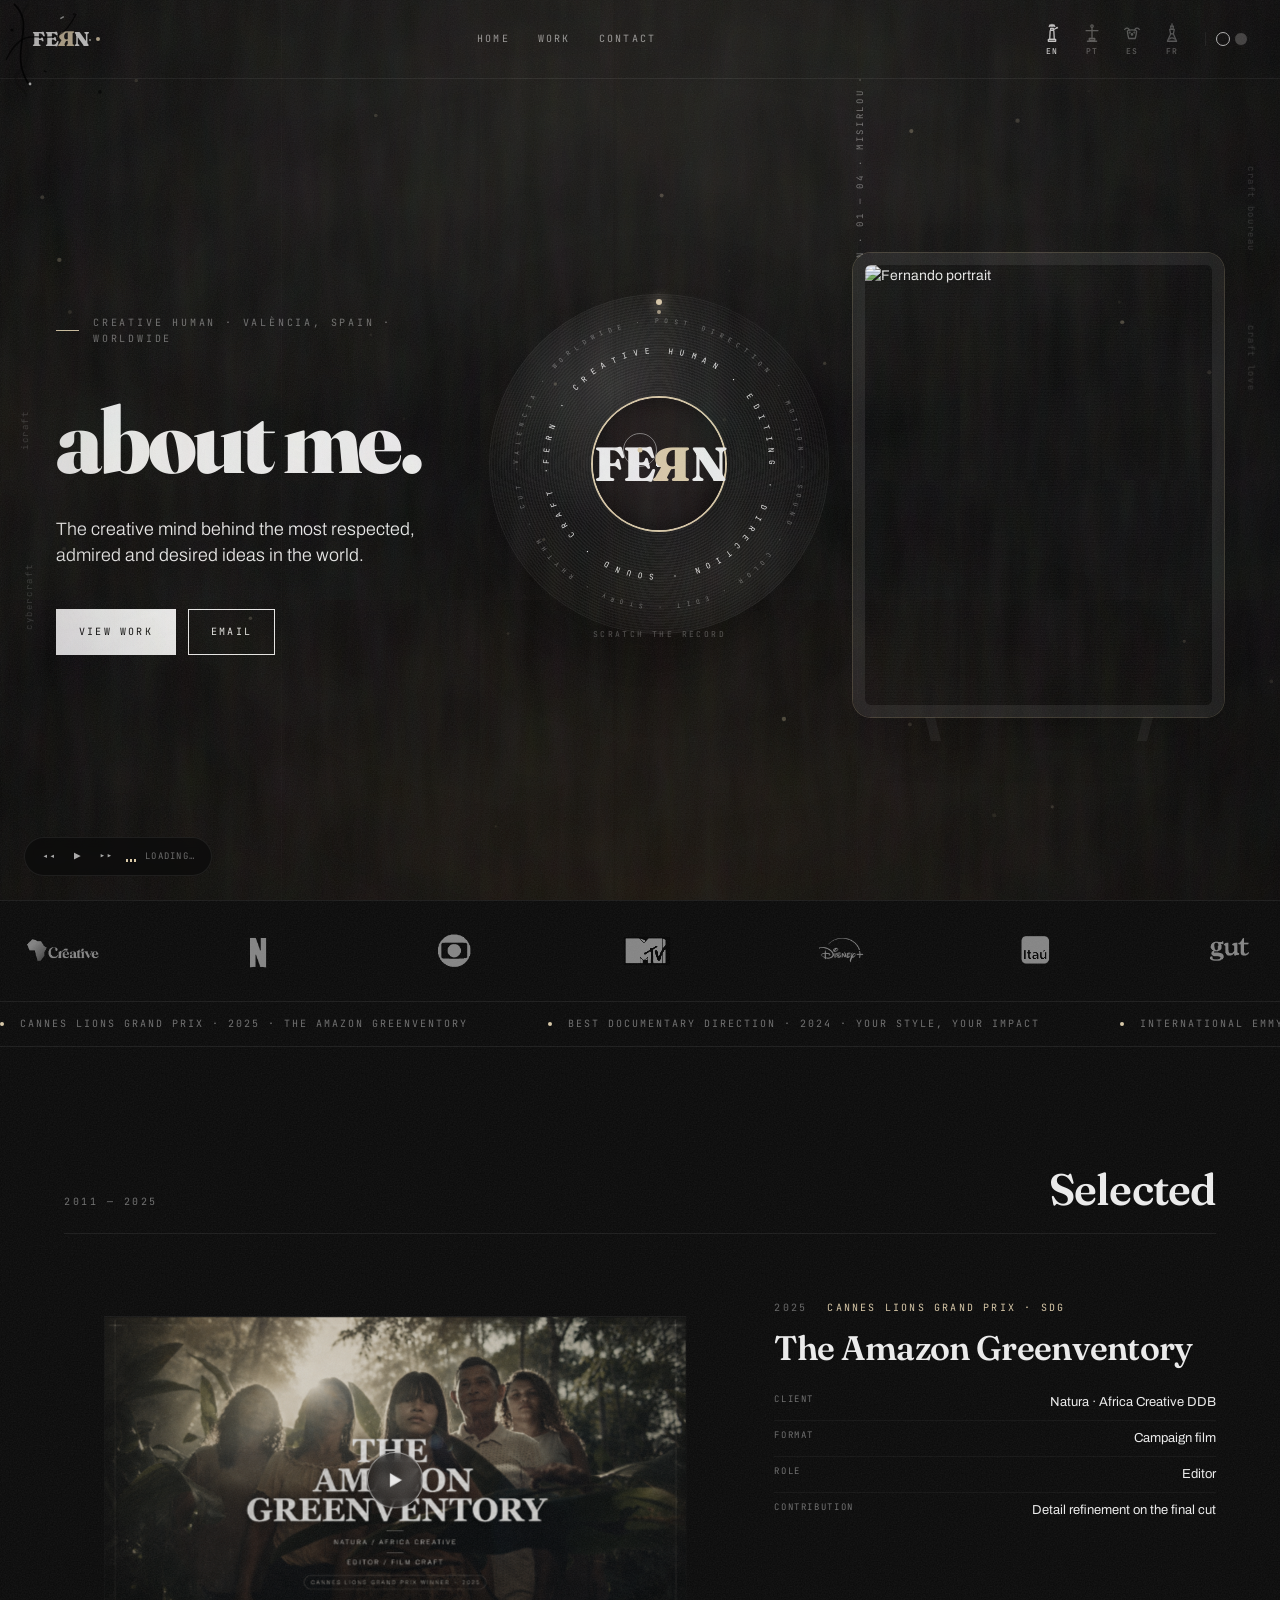
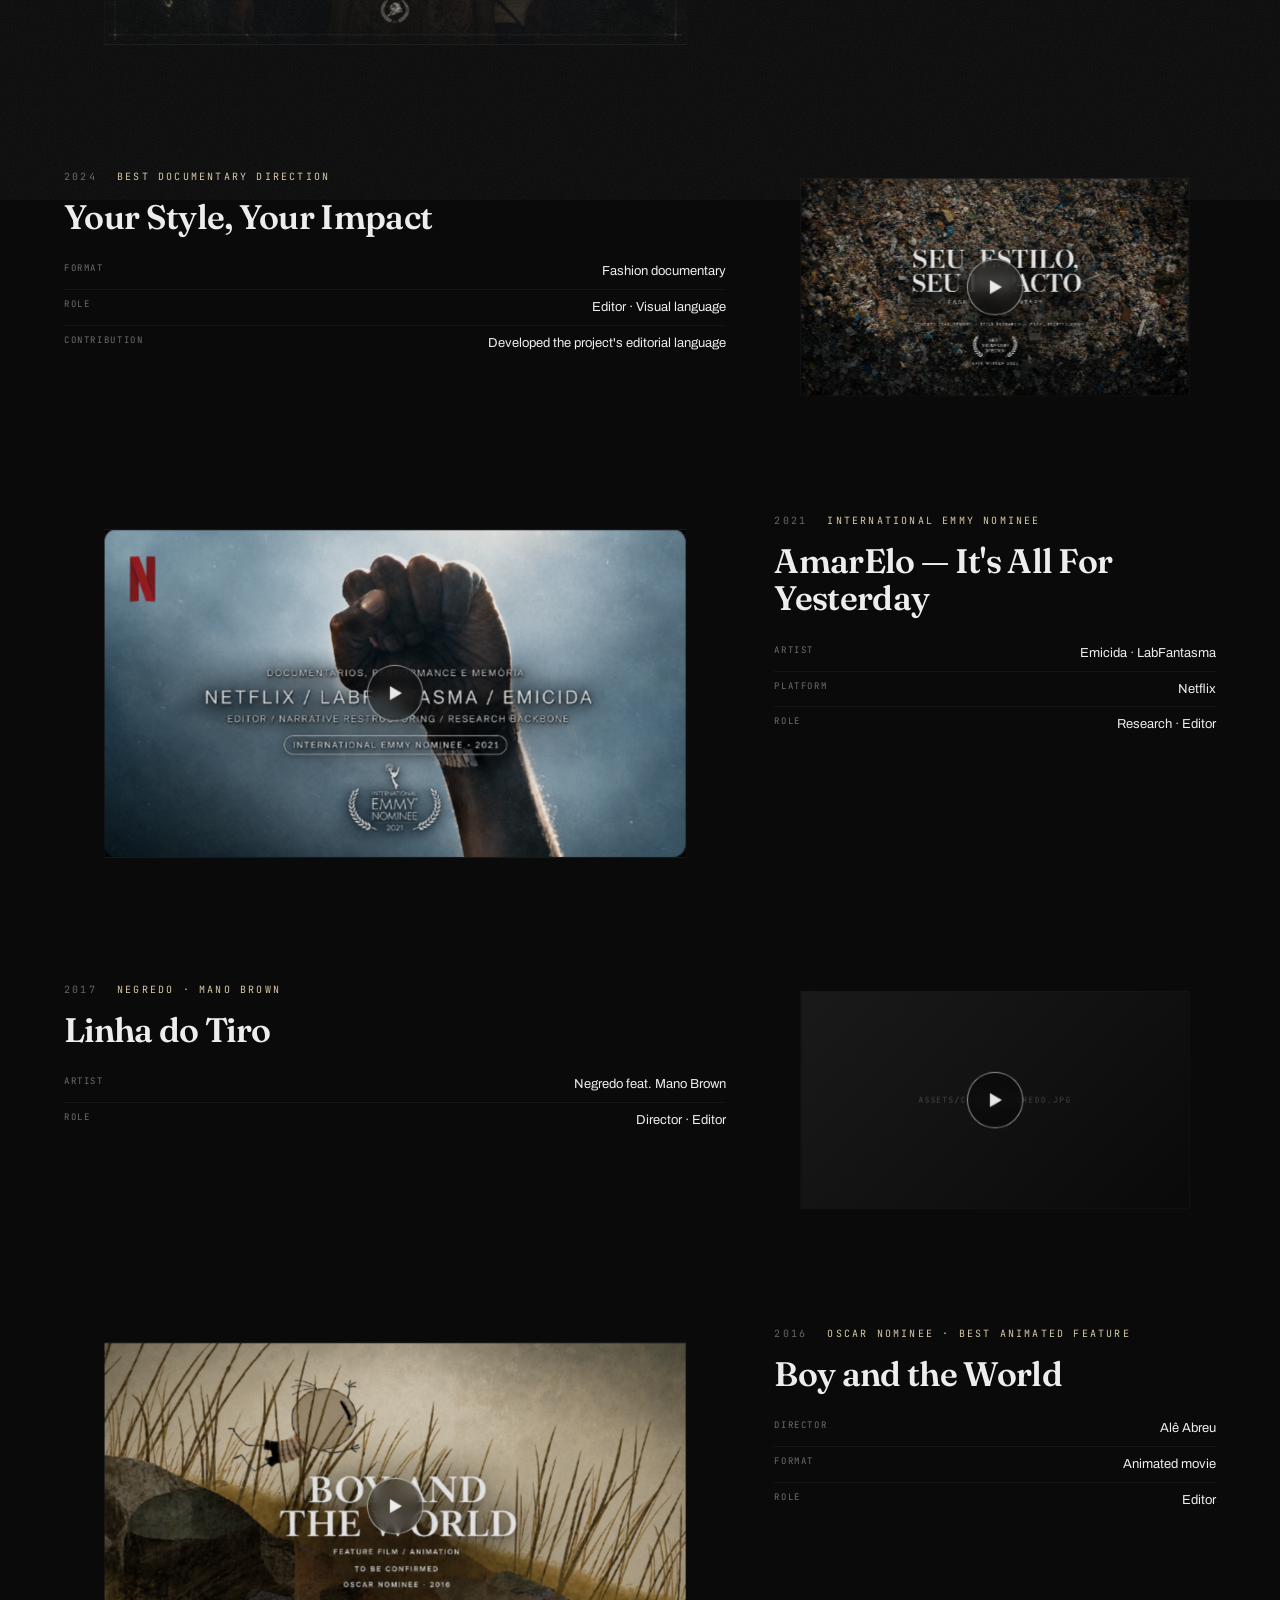
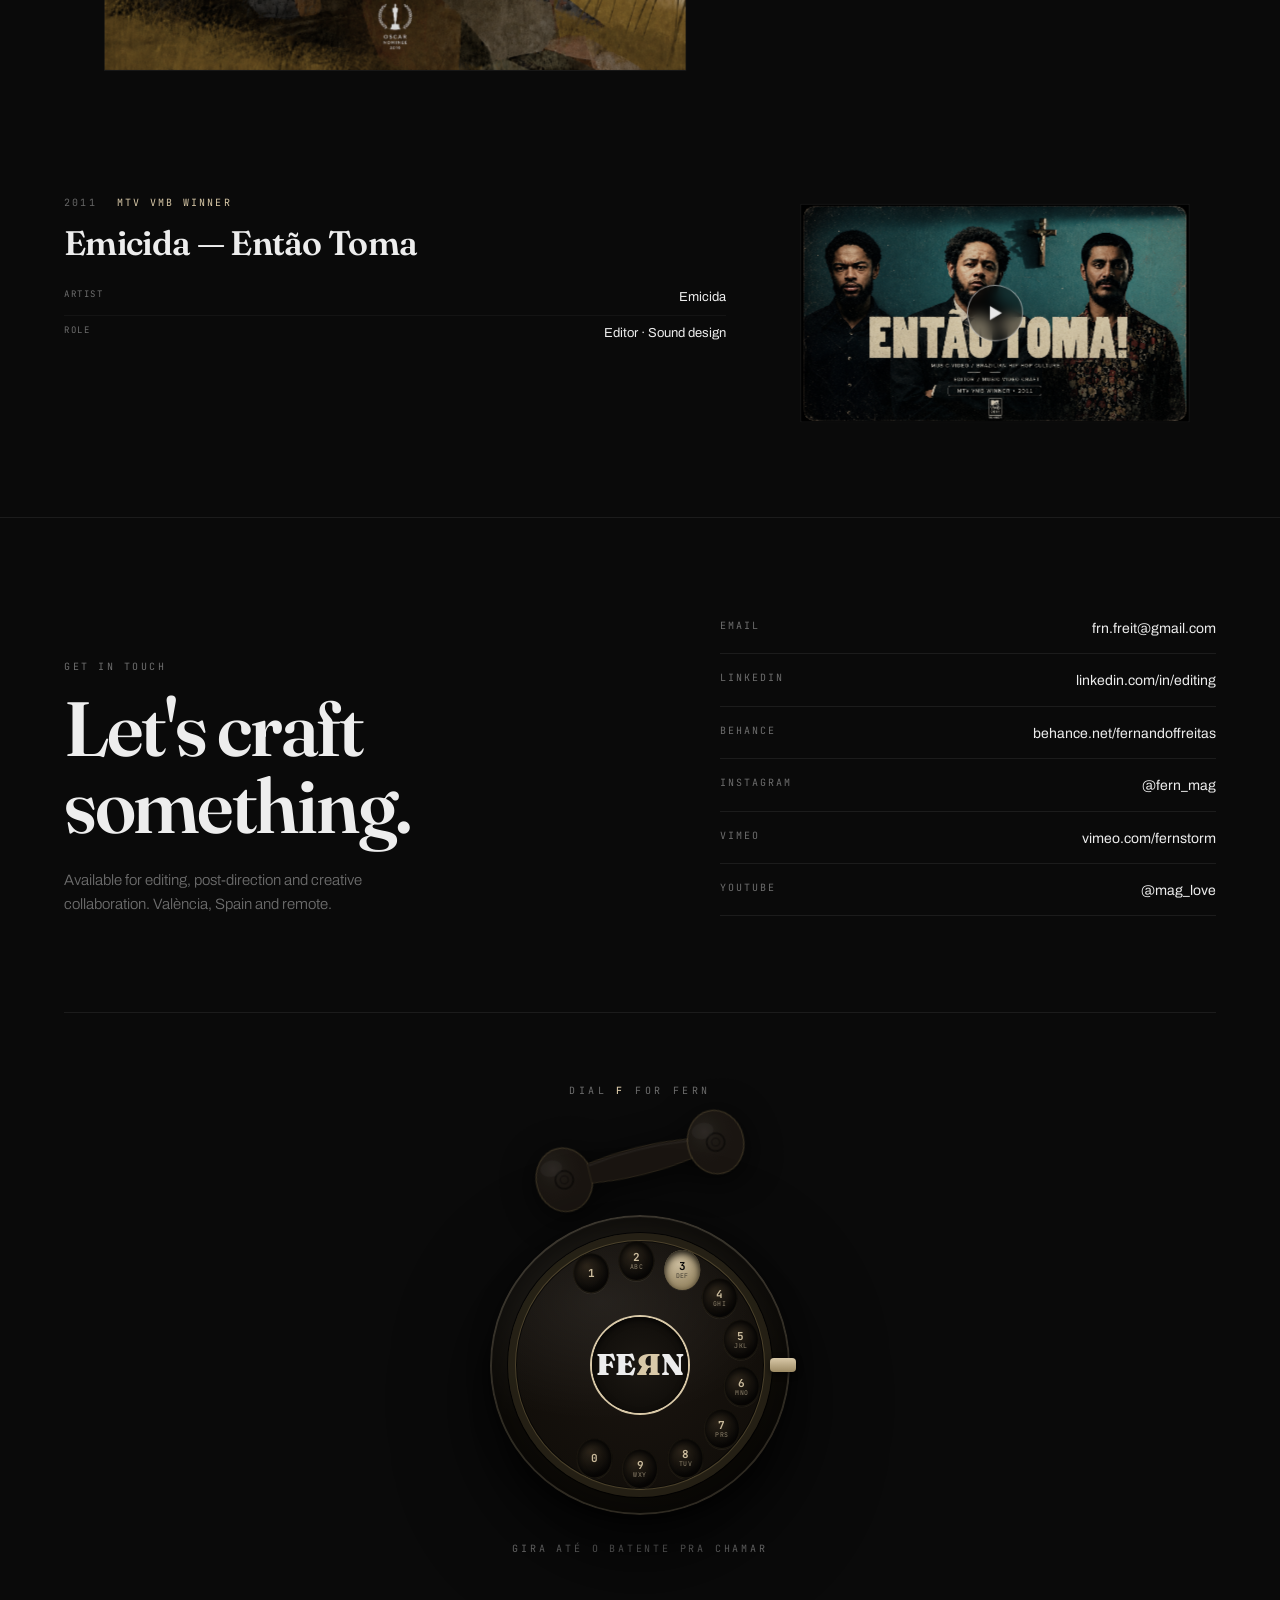
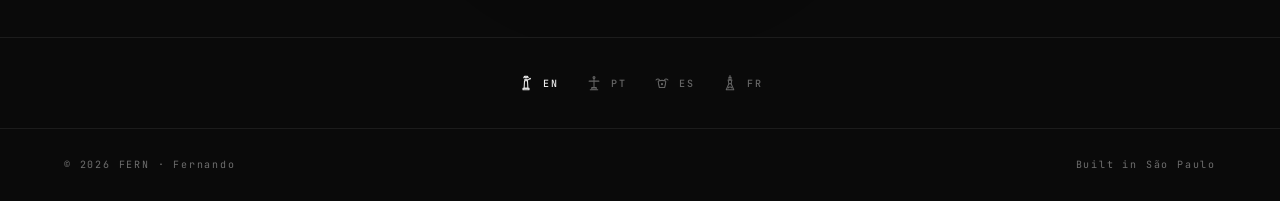
==== commit 557377b0: "Update portfolio to València, remove public phone, add Tempestade glitch avatar" ====
--- a/index.html
+++ b/index.html
@@ -157,11 +157,41 @@
 .hero {
   min-height: 100vh;
   display: grid;
-  grid-template-columns: 1.15fr 1fr;
-  gap: 60px;
-  padding: 130px 64px 60px;
+  grid-template-columns: 1.05fr 300px 0.95fr;
+  gap: 48px 44px;
+  padding: 130px 56px 60px;
   align-items: center;
   position: relative;
+}
+
+/* vinyl in the hero — center column */
+.hero-vinyl {
+  display: flex;
+  flex-direction: column;
+  align-items: center;
+  justify-content: center;
+  gap: 30px;
+  padding: 20px 0;
+}
+.hero-vinyl .circular-logo-wrap {
+  width: 268px; height: 268px;
+}
+.hero-vinyl .circular-logo-wrap::before {
+  inset: -36px;
+}
+.hero-vinyl .circular-logo-wrap::after {
+  width: 132px; height: 132px;
+}
+.hero-vinyl .circular-center { font-size: 48px; }
+.hero-vinyl .circular-text.outer { inset: -22px; }
+.vinyl-hint {
+  font-family: 'JetBrains Mono', monospace;
+  font-size: 8px;
+  letter-spacing: 0.30em;
+  text-transform: uppercase;
+  color: var(--muted);
+  text-align: center;
+  opacity: 0.7;
 }
 
 .hero-text { position: relative; z-index: 2; }
@@ -596,17 +626,7 @@
 }
 .contact-row a:hover { border-bottom-color: var(--fg); }
 
-/* ──────────── CIRCULAR LOGO ──────────── */
-.circular-logo-section {
-  min-height: 70vh;
-  display: flex;
-  flex-direction: column;
-  align-items: center;
-  justify-content: center;
-  padding: 80px 32px;
-  border-top: 1px solid var(--line);
-  position: relative;
-}
+/* ──────────── CIRCULAR LOGO (hero context) ──────────── */
 
 .circular-logo-wrap {
   position: relative;
@@ -614,7 +634,34 @@
   display: flex;
   align-items: center;
   justify-content: center;
-}
+  cursor: grab;
+  transition: filter 0.15s;
+}
+/* the record itself — fine grooves + two sheen highlights */
+.circular-logo-wrap::before {
+  content: ''; position: absolute; inset: -46px; border-radius: 50%;
+  background:
+    radial-gradient(circle at 36% 28%, rgba(255,255,255,0.10), transparent 42%),
+    radial-gradient(circle at 68% 78%, rgba(255,255,255,0.05), transparent 36%),
+    repeating-radial-gradient(circle at center, #0c0c0c 0 1.4px, #161616 1.4px 2.8px),
+    #0c0c0c;
+  box-shadow:
+    0 22px 70px rgba(0,0,0,0.7),
+    inset 0 0 0 1px rgba(255,255,255,0.05),
+    inset 0 0 60px rgba(0,0,0,0.55);
+  z-index: -2;
+}
+/* center label with accent ring + spindle hole */
+.circular-logo-wrap::after {
+  content: ''; position: absolute; left: 50%; top: 50%;
+  width: 172px; height: 172px; border-radius: 50%;
+  transform: translate(-50%, -50%);
+  background: radial-gradient(circle at center, var(--fg) 0 3.5px, #191414 3.5px 100%);
+  box-shadow: 0 0 0 2px var(--accent), inset 0 0 26px rgba(0,0,0,0.75);
+  z-index: -1;
+}
+.circular-logo-wrap:hover { filter: brightness(1.12); }
+.circular-logo-wrap.grabbing { cursor: grabbing; }
 
 .circular-text {
   position: absolute;
@@ -642,7 +689,7 @@
 .circular-center .r { display: inline-block; transform: scaleX(-1); color: var(--accent); }
 
 .circular-tagline {
-  margin-top: 44px;
+  margin-top: 76px;
   font-family: 'JetBrains Mono', monospace;
   font-size: 10px;
   letter-spacing: 0.28em;
@@ -725,6 +772,7 @@
   .lang-btn { padding: 4px 6px; }
   .lang-btn svg { width: 18px; height: 18px; }
   .hero { grid-template-columns: 1fr; padding: 140px 24px 60px; gap: 40px; }
+  .hero-vinyl { display: none; }
   .hero-portrait-wrap { max-width: 380px; margin: 0 auto; }
   .portrait-label-v { display: none; }
   .work { padding: 80px 24px 60px; }
@@ -738,9 +786,547 @@
   .circular-center { font-size: 48px; }
   .egg { display: none; }
 }
+
+/* ──────────── PREMIUM LAYER ──────────── */
+#dust-canvas { position: fixed; inset: 0; z-index: 1; pointer-events: none; }
+
+.film-grain {
+  position: fixed; inset: -100%;
+  z-index: 250; pointer-events: none;
+  background-image: url("data:image/svg+xml,%3Csvg xmlns='http://www.w3.org/2000/svg' width='200' height='200'%3E%3Cfilter id='n'%3E%3CfeTurbulence type='fractalNoise' baseFrequency='0.75' numOctaves='4' stitchTiles='stitch'/%3E%3CfeColorMatrix type='saturate' values='0'/%3E%3C/filter%3E%3Crect width='200' height='200' filter='url(%23n)'/%3E%3C/svg%3E");
+  opacity: 0.08;
+  animation: grainShift 1.8s steps(6) infinite;
+}
+[data-theme="light"] .film-grain { opacity: 0.05; }
+@keyframes grainShift {
+  0%   { transform: translate(0,0); }
+  17%  { transform: translate(-3%,1%); }
+  33%  { transform: translate(2%,-2%); }
+  50%  { transform: translate(-1%,3%); }
+  67%  { transform: translate(3%,-1%); }
+  83%  { transform: translate(-2%,2%); }
+  100% { transform: translate(0,0); }
+}
+
+.scroll-progress {
+  position: fixed; top: 0; left: 0;
+  height: 2px; width: 0;
+  background: linear-gradient(90deg, var(--accent), rgba(217,201,168,0.35));
+  z-index: 300; pointer-events: none;
+}
+
+.nav.glass {
+  background: color-mix(in srgb, var(--bg) 88%, transparent);
+  backdrop-filter: blur(6px);
+  -webkit-backdrop-filter: blur(6px);
+}
+
+/* 3D tilt inside work frames */
+.work-frame { perspective: 900px; }
+.work-frame img, .work-frame .work-frame-placeholder { will-change: transform; transform-origin: center; }
+.frame-glare {
+  position: absolute; inset: 0; z-index: 1; pointer-events: none;
+  background: radial-gradient(420px circle at var(--gx,50%) var(--gy,50%), rgba(255,255,255,0.14), transparent 55%);
+  opacity: 0; transition: opacity 0.3s;
+}
+.work-frame:hover .frame-glare { opacity: 1; }
+
+/* hero entrance */
+.hero-meta, .hero-forget, .hero-title, .hero-statement, .hero-actions {
+  animation: heroRise 0.9s cubic-bezier(.16,1,.3,1) both;
+}
+.hero-forget { animation-delay: .08s; }
+.hero-title { animation-delay: .16s; }
+.hero-statement { animation-delay: .26s; }
+.hero-actions { animation-delay: .36s; }
+.hero-portrait-wrap { animation: heroRise 1s cubic-bezier(.16,1,.3,1) .3s backwards; }
+@keyframes heroRise {
+  from { opacity: 0; transform: translateY(26px); }
+  to { opacity: 1; transform: none; }
+}
+
+/* magnetic buttons */
+.btn { will-change: transform; transition: all 0.2s ease, transform 0.18s ease-out; }
+
+/* custom cursor */
+.cursor-dot, .cursor-ring { display: none; }
+@media (hover: hover) and (pointer: fine) {
+  body.fx-cursor, body.fx-cursor * { cursor: none !important; }
+  body.fx-cursor .cursor-dot, body.fx-cursor .cursor-ring { display: flex; }
+  .cursor-dot, .cursor-ring {
+    position: fixed; top: 0; left: 0; z-index: 400; pointer-events: none;
+    border-radius: 50%;
+    align-items: center; justify-content: center;
+  }
+  .cursor-dot { width: 5px; height: 5px; background: var(--accent); }
+  .cursor-ring {
+    width: 34px; height: 34px;
+    border: 1px solid color-mix(in srgb, var(--fg) 45%, transparent);
+    transition: width .25s ease, height .25s ease, background .25s ease, border-color .25s ease;
+  }
+  .cursor-ring .cursor-label {
+    font-family: 'JetBrains Mono', monospace; font-size: 8px; letter-spacing: .24em;
+    color: var(--bg); opacity: 0; transition: opacity .2s;
+    padding-left: .24em;
+  }
+  .cursor-ring.is-link { width: 48px; height: 48px; border-color: var(--accent); }
+  .cursor-ring.is-play { width: 64px; height: 64px; background: var(--accent); border-color: var(--accent); }
+  .cursor-ring.is-play .cursor-label { opacity: 1; }
+}
+
+/* R oscillation — mirrored beige ↔ upright white */
+.circular-center .r {
+  animation: rOscillate 7s ease-in-out infinite;
+}
+@keyframes rOscillate {
+  0%, 38%  { transform: rotateY(180deg); color: var(--accent); }
+  50%, 88% { transform: rotateY(0deg);   color: var(--fg); }
+  100%     { transform: rotateY(180deg); color: var(--accent); }
+}
+
+/* circular section — double ring */
+.circular-text.outer {
+  inset: -28px;
+  animation: rotateReverse 54s linear infinite;
+  opacity: 0.4;
+}
+.circular-text.outer text { font-size: 9px; letter-spacing: 0.4em; }
+@keyframes rotateReverse { to { transform: rotate(-360deg); } }
+.orbit { position: absolute; pointer-events: none; }
+.orbit-a { inset: -28px; animation: rotate 26s linear infinite; }
+.orbit-b { inset: -18px; animation: rotate 17s linear infinite reverse; }
+.orbit span {
+  position: absolute; top: 0; left: 50%;
+  transform: translate(-50%, -50%);
+  width: 6px; height: 6px; border-radius: 50%;
+  background: var(--accent);
+  box-shadow: 0 0 12px var(--accent);
+}
+.orbit-b span { width: 4px; height: 4px; opacity: 0.7; }
+
+/* ──────────── PELÍCULA — old film loop ──────────── */
+.film-vignette {
+  position: fixed; inset: 0; z-index: 248; pointer-events: none;
+  background: radial-gradient(ellipse at center, transparent 58%, rgba(0,0,0,0.30) 100%);
+}
+[data-theme="light"] .film-vignette {
+  background: radial-gradient(ellipse at center, transparent 64%, rgba(0,0,0,0.13) 100%);
+}
+
+.film-flicker {
+  position: fixed; inset: 0; z-index: 249; pointer-events: none;
+  background: #fff;
+  opacity: 0;
+  animation: filmFlicker 3.2s steps(1) infinite;
+}
+@keyframes filmFlicker {
+  0%, 100% { opacity: 0; }
+  4%  { opacity: 0.035; }
+  5%  { opacity: 0; }
+  18% { opacity: 0.02; }
+  20% { opacity: 0; }
+  37% { opacity: 0.045; }
+  38% { opacity: 0.01; }
+  39% { opacity: 0; }
+  58% { opacity: 0.03; }
+  60% { opacity: 0; }
+  61% { opacity: 0.018; }
+  62% { opacity: 0; }
+  83% { opacity: 0.025; }
+  85% { opacity: 0; }
+}
+
+/* PAPER / VINTAGE — static fibrous stock, painted once (zero per-frame cost) */
+.film-paper {
+  position: fixed; inset: 0; z-index: 247; pointer-events: none;
+  background-image:
+    url("data:image/svg+xml,%3Csvg xmlns='http://www.w3.org/2000/svg' width='480' height='480'%3E%3Cfilter id='p'%3E%3CfeTurbulence type='fractalNoise' baseFrequency='0.045 0.009' numOctaves='3' stitchTiles='stitch'/%3E%3C/filter%3E%3Crect width='480' height='480' filter='url(%23p)'/%3E%3C/svg%3E");
+  background-size: 480px 480px;
+  opacity: 0.05;
+}
+[data-theme="light"] .film-paper { opacity: 0.07; }
+/* warm analog cast — single static gradient */
+.film-warm {
+  position: fixed; inset: 0; z-index: 247; pointer-events: none;
+  background:
+    radial-gradient(120% 90% at 50% 5%, rgba(217,201,168,0.09), transparent 52%),
+    radial-gradient(100% 80% at 50% 100%, rgba(140,90,30,0.10), transparent 58%),
+    radial-gradient(60% 50% at 0% 50%, rgba(180,140,70,0.04), transparent 55%);
+}
+
+/* blotches — static stains, no blend mode, painted once */
+.film-blotch {
+  position: fixed; inset: 0; z-index: 251; pointer-events: none;
+  background-image: url("data:image/svg+xml,%3Csvg xmlns='http://www.w3.org/2000/svg' width='600' height='600'%3E%3Cfilter id='b'%3E%3CfeTurbulence type='fractalNoise' baseFrequency='0.012' numOctaves='2' stitchTiles='stitch'/%3E%3C/filter%3E%3Crect width='600' height='600' filter='url(%23b)'/%3E%3C/svg%3E");
+  background-size: 600px 600px;
+  opacity: 0.04;
+}
+
+/* scratches — static vertical lines, painted once */
+.film-scratches {
+  position: fixed; inset: 0; z-index: 252; pointer-events: none;
+  opacity: 0.3;
+  background-image:
+    linear-gradient(90deg, transparent 0, transparent 21.9%, rgba(255,255,255,0.06) 22%, transparent 22.12%),
+    linear-gradient(90deg, transparent 0, transparent 47.9%, rgba(0,0,0,0.18) 48%, transparent 48.18%),
+    linear-gradient(90deg, transparent 0, transparent 66.9%, rgba(255,255,255,0.045) 67%, transparent 67.08%),
+    linear-gradient(90deg, transparent 0, transparent 85.9%, rgba(0,0,0,0.14) 86%, transparent 86.14%);
+}
+
+/* hairs — projector gate debris jumping around */
+.film-hairs {
+  position: fixed; inset: 0; z-index: 252; pointer-events: none;
+  background-repeat: no-repeat;
+  background-image:
+    url("data:image/svg+xml,%3Csvg xmlns='http://www.w3.org/2000/svg' width='60' height='90'%3E%3Cpath d='M14 4 C 38 26, 6 52, 30 86' stroke='%23000' stroke-width='1.7' fill='none' opacity='0.75'/%3E%3C/svg%3E"),
+    url("data:image/svg+xml,%3Csvg xmlns='http://www.w3.org/2000/svg' width='80' height='70'%3E%3Cpath d='M6 60 C 30 10, 52 64, 76 14' stroke='%23000' stroke-width='1.4' fill='none' opacity='0.65'/%3E%3C/svg%3E"),
+    url("data:image/svg+xml,%3Csvg xmlns='http://www.w3.org/2000/svg' width='50' height='100'%3E%3Cpath d='M28 4 C 6 30, 46 48, 18 72 C 8 84, 30 92, 26 96' stroke='%23111' stroke-width='1.5' fill='none' opacity='0.7'/%3E%3C/svg%3E");
+  animation: hairJump 6.5s steps(1) infinite;
+}
+@keyframes hairJump {
+  0%   { background-position: 8% 78%, -200px -200px, -200px -200px; }
+  9%   { background-position: 8% 78%, -200px -200px, 71% 12%; }
+  16%  { background-position: -200px -200px, -200px -200px, 71% 12%; }
+  27%  { background-position: -200px -200px, 88% 64%, -200px -200px; }
+  38%  { background-position: 31% 8%, 88% 64%, -200px -200px; }
+  46%  { background-position: 31% 8%, -200px -200px, -200px -200px; }
+  55%  { background-position: -200px -200px, -200px -200px, 14% 38%; }
+  66%  { background-position: -200px -200px, 52% 88%, 14% 38%; }
+  74%  { background-position: 92% 30%, 52% 88%, -200px -200px; }
+  85%  { background-position: 92% 30%, -200px -200px, -200px -200px; }
+  93%  { background-position: -200px -200px, -200px -200px, -200px -200px; }
+  100% { background-position: 8% 78%, -200px -200px, -200px -200px; }
+}
+[data-theme="light"] .film-hairs { opacity: 0.55; }
+
+/* dust specks — quick blink dirt */
+.film-dustspecks {
+  position: fixed; inset: 0; z-index: 252; pointer-events: none;
+  background-repeat: no-repeat;
+  background-image:
+    url("data:image/svg+xml,%3Csvg xmlns='http://www.w3.org/2000/svg' width='120' height='120'%3E%3Ccircle cx='12' cy='30' r='1.6' fill='%23000' opacity='0.7'/%3E%3Ccircle cx='74' cy='14' r='1.1' fill='%23000' opacity='0.55'/%3E%3Crect x='44' y='70' width='3.4' height='1.6' fill='%23000' opacity='0.6' transform='rotate(24 44 70)'/%3E%3Ccircle cx='100' cy='92' r='1.9' fill='%23000' opacity='0.5'/%3E%3C/svg%3E"),
+    url("data:image/svg+xml,%3Csvg xmlns='http://www.w3.org/2000/svg' width='120' height='120'%3E%3Ccircle cx='30' cy='84' r='1.4' fill='%23fff' opacity='0.6'/%3E%3Ccircle cx='90' cy='40' r='1' fill='%23fff' opacity='0.5'/%3E%3Crect x='60' y='18' width='4' height='1.4' fill='%23fff' opacity='0.45' transform='rotate(-30 60 18)'/%3E%3C/svg%3E");
+  animation: speckJump 2.2s steps(1) infinite;
+}
+@keyframes speckJump {
+  0%   { background-position: 12% 22%, 78% 70%; }
+  18%  { background-position: 83% 12%, -300px -300px; }
+  34%  { background-position: -300px -300px, 28% 86%; }
+  52%  { background-position: 55% 48%, 91% 28%; }
+  70%  { background-position: -300px -300px, -300px -300px; }
+  86%  { background-position: 22% 74%, 64% 8%; }
+  100% { background-position: 12% 22%, 78% 70%; }
+}
+
+/* ──────────── ROTARY PHONE CTA (Hitchcock — Dial F for FERN) ──────────── */
+.dial-cta {
+  display: flex; flex-direction: column; align-items: center;
+  gap: 26px; margin-top: 96px; padding-top: 70px;
+  border-top: 1px solid var(--line);
+}
+.dial-kicker {
+  font-family: 'JetBrains Mono', monospace;
+  font-size: 10px; letter-spacing: 0.34em; text-transform: uppercase;
+  color: var(--muted); text-align: center;
+}
+.dial-kicker b { color: var(--accent); font-weight: 500; }
+.dial-stage { position: relative; width: 300px; height: 300px; user-select: none; }
+
+/* base plate — Bakelite */
+.dial-base {
+  position: absolute; inset: 0; border-radius: 50%;
+  background:
+    radial-gradient(ellipse 70% 45% at 38% 28%, rgba(255,255,255,0.10) 0%, transparent 100%),
+    radial-gradient(ellipse 60% 40% at 65% 78%, rgba(0,0,0,0.35) 0%, transparent 100%),
+    radial-gradient(circle at center, #1c1812 0 50%, #110e09 50% 100%);
+  box-shadow:
+    0 36px 90px rgba(0,0,0,0.75),
+    0 8px 20px rgba(0,0,0,0.5),
+    inset 0 0 0 2px rgba(217,201,168,0.18),
+    inset 0 2px 3px rgba(255,255,255,0.05),
+    inset 0 0 70px rgba(0,0,0,0.8);
+}
+/* center hub with the F */
+.dial-hub {
+  position: absolute; left: 50%; top: 50%; transform: translate(-50%,-50%);
+  width: 96px; height: 96px; border-radius: 50%; z-index: 3;
+  display: flex; align-items: center; justify-content: center;
+  background: radial-gradient(circle at center, #1c1813, #0c0a07);
+  box-shadow: 0 0 0 2px var(--accent), inset 0 2px 6px rgba(0,0,0,0.8);
+  font-family: 'Fraunces', serif; font-weight: 900; font-size: 30px; color: var(--fg);
+  pointer-events: none;
+}
+.dial-hub .r { display: inline-block; transform: scaleX(-1); color: var(--accent); }
+/* finger stop */
+.dial-stop {
+  position: absolute; top: 50%; right: -6px; transform: translateY(-50%);
+  width: 26px; height: 14px; border-radius: 4px; z-index: 4;
+  background: linear-gradient(#d9c9a8, #9c8a63); box-shadow: 0 2px 6px rgba(0,0,0,0.6);
+  pointer-events: none;
+}
+/* the rotating finger wheel */
+.dial-wheel {
+  position: absolute; inset: 18px; border-radius: 50%; z-index: 2;
+  cursor: grab; touch-action: none;
+  transition: transform 0.05s linear;
+  background:
+    radial-gradient(ellipse 70% 45% at 35% 26%, rgba(255,255,255,0.07) 0%, transparent 100%),
+    radial-gradient(circle at center, #1a1510, #0e0b07);
+  box-shadow:
+    inset 0 0 0 7px rgba(0,0,0,0.5),
+    inset 0 0 0 8px rgba(195,168,110,0.35),
+    inset 0 0 0 9px rgba(0,0,0,0.6),
+    0 0 0 1px rgba(0,0,0,0.8);
+}
+.dial-wheel.spinback { transition: transform 0.7s cubic-bezier(.34,1.4,.5,1); }
+.dial-wheel.grabbing { cursor: grabbing; }
+.dial-hole {
+  position: absolute; width: 36px; height: 40px; border-radius: 50%;
+  left: 50%; top: 50%; margin: -20px -18px;
+  background:
+    radial-gradient(circle at 38% 33%, #2e261b, #060504 70%);
+  box-shadow:
+    inset 0 3px 7px rgba(0,0,0,0.9),
+    inset 0 0 0 1px rgba(195,168,110,0.15),
+    0 1px 0 rgba(217,201,168,0.08);
+  display: flex; flex-direction: column; align-items: center; justify-content: center;
+  gap: 1px;
+  font-family: 'JetBrains Mono', monospace; color: var(--accent);
+  opacity: 0.92;
+}
+.dial-hole .hn { font-size: 11px; line-height: 1; font-weight: 700; }
+.dial-hole .hl { font-size: 6.5px; line-height: 1; letter-spacing: 0.06em; opacity: 0.65; }
+.dial-ring-glow {
+  position: absolute; inset: -4px; border-radius: 50%; z-index: 1; pointer-events: none;
+  box-shadow: 0 0 0 0 rgba(217,201,168,0.5); opacity: 0;
+}
+.dial-stage.calling .dial-ring-glow { animation: dialRing 0.5s ease-out 3; }
+@keyframes dialRing {
+  0% { opacity: 0.8; box-shadow: 0 0 0 0 rgba(217,201,168,0.5); }
+  100% { opacity: 0; box-shadow: 0 0 0 40px rgba(217,201,168,0); }
+}
+.dial-handset {
+  width: 220px;
+  transform: rotate(-14deg);
+  filter: drop-shadow(0 6px 18px rgba(0,0,0,0.8));
+  margin-bottom: -8px;
+  opacity: 0.9;
+}
+.dial-handset svg { width: 100%; height: auto; display: block; }
+.dial-status {
+  font-family: 'JetBrains Mono', monospace; font-size: 10px;
+  letter-spacing: 0.28em; text-transform: uppercase; color: var(--muted);
+  min-height: 14px; transition: color 0.3s;
+}
+.dial-status.connected { color: var(--accent); }
+@media (max-width: 600px) {
+  .dial-stage { width: 250px; height: 250px; }
+  .dial-hole { width: 28px; height: 28px; margin: -14px; }
+}
+
+/* ──────────── MUSIC DOCK ──────────── */
+.music-dock {
+  position: fixed; left: 24px; bottom: 24px; z-index: 350;
+  display: flex; align-items: center; gap: 8px;
+  padding: 10px 16px 10px 12px;
+  background: color-mix(in srgb, var(--bg) 70%, transparent);
+  backdrop-filter: blur(6px);
+  -webkit-backdrop-filter: blur(6px);
+  border: 1px solid var(--line);
+  border-radius: 999px;
+  font-family: 'JetBrains Mono', monospace;
+  transition: border-color 0.3s;
+}
+.music-dock:hover { border-color: var(--accent); }
+.music-btn {
+  background: none; border: none; color: var(--fg);
+  cursor: pointer; font-size: 11px; line-height: 1;
+  opacity: 0.7; transition: opacity 0.2s, color 0.2s;
+  padding: 3px 5px;
+  font-family: inherit;
+}
+.music-btn:hover { opacity: 1; color: var(--accent); }
+.music-info { display: flex; align-items: center; gap: 9px; }
+.music-eq { display: flex; gap: 2px; align-items: flex-end; height: 11px; }
+.music-eq i { width: 2px; height: 3px; background: var(--accent); transition: height 0.3s; }
+.music-dock.playing .music-eq i { animation: eqBounce 0.7s ease-in-out infinite; }
+.music-eq i:nth-child(2) { animation-delay: 0.18s; }
+.music-eq i:nth-child(3) { animation-delay: 0.36s; }
+@keyframes eqBounce { 0%, 100% { height: 3px; } 50% { height: 11px; } }
+#musicTitle {
+  font-size: 9px; letter-spacing: 0.14em; text-transform: uppercase;
+  color: var(--muted); white-space: nowrap; overflow: hidden;
+  text-overflow: ellipsis; max-width: 190px;
+}
+@media (max-width: 900px) {
+  .music-dock { left: 12px; bottom: 12px; padding: 8px 12px 8px 10px; }
+  #musicTitle { max-width: 90px; }
+}
+
+/* ──────────── PORTRAIT MEDIA DEVICES ──────────── */
+.hero-portrait-wrap { overflow: visible; transition: transform 0.4s ease; }
+.portrait-clip {
+  position: absolute; inset: 0; overflow: hidden;
+  border: 0 solid #161616;
+  transition: border 0.35s ease, border-radius 0.35s ease, box-shadow 0.35s ease,
+              opacity 0.25s ease, transform 0.25s ease;
+  z-index: 1;
+}
+.hero-portrait-wrap.is-changing .portrait-clip { opacity: 0.15; transform: scale(0.985); }
+.portrait-clip .hero-portrait { position: absolute; inset: 0; width: 100%; height: 100%; }
+.screen-fx { position: absolute; inset: 0; pointer-events: none; z-index: 2; transition: opacity 0.3s; }
+.device-extra { position: absolute; inset: 0; pointer-events: none; z-index: 0; }
+.device-extra::before, .device-extra::after { transition: opacity 0.3s; }
+.portrait-counter { z-index: 3; }
+
+/* TV */
+[data-device="tv"] .portrait-clip {
+  border-width: 12px; border-color: #1b1b1b; border-radius: 18px;
+  box-shadow: 0 0 0 1px rgba(217,201,168,0.25), 0 18px 44px rgba(0,0,0,0.45);
+}
+[data-device="tv"] .screen-fx {
+  background: repeating-linear-gradient(0deg, rgba(0,0,0,0.14) 0 1px, transparent 1px 3px);
+}
+[data-device="tv"] .device-extra::before,
+[data-device="tv"] .device-extra::after {
+  content: ''; position: absolute; bottom: -24px; width: 10px; height: 24px; background: #1b1b1b;
+}
+[data-device="tv"] .device-extra::before { left: 20%; transform: skewX(14deg); }
+[data-device="tv"] .device-extra::after { right: 20%; transform: skewX(-14deg); }
+
+/* PHONE */
+[data-device="phone"] .portrait-clip {
+  border-width: 9px; border-color: #141414; border-radius: 38px;
+  box-shadow: 0 0 0 1.5px rgba(217,201,168,0.3), 0 18px 44px rgba(0,0,0,0.45);
+}
+[data-device="phone"] .device-extra::before {
+  content: ''; position: absolute; top: 16px; left: 50%; transform: translateX(-50%);
+  width: 84px; height: 14px; background: #141414; border-radius: 8px; z-index: 3;
+}
+
+/* LAPTOP */
+[data-device="laptop"] .portrait-clip {
+  border-width: 10px 10px 16px; border-color: #181818; border-radius: 12px 12px 0 0;
+}
+[data-device="laptop"] .device-extra::before {
+  content: ''; position: absolute; bottom: -16px; left: -9%; width: 118%; height: 16px;
+  background: linear-gradient(#242424, #101010); border-radius: 2px 2px 14px 14px;
+}
+[data-device="laptop"] .device-extra::after {
+  content: ''; position: absolute; bottom: -8px; left: 50%; transform: translateX(-50%);
+  width: 64px; height: 6px; background: #070707; border-radius: 0 0 8px 8px;
+}
+
+/* TABLET */
+[data-device="tablet"] .portrait-clip {
+  border-width: 14px; border-color: #161616; border-radius: 26px;
+  box-shadow: 0 0 0 1px rgba(217,201,168,0.2), 0 18px 44px rgba(0,0,0,0.4);
+}
+[data-device="tablet"] .device-extra::before {
+  content: ''; position: absolute; bottom: -11px; left: 50%; transform: translateX(-50%);
+  width: 9px; height: 9px; border: 1.5px solid #555; border-radius: 50%; z-index: 3;
+}
+
+/* DESKTOP */
+[data-device="desktop"] .portrait-clip {
+  border-width: 12px 12px 26px; border-color: #161616; border-radius: 10px;
+}
+[data-device="desktop"] .device-extra::before {
+  content: ''; position: absolute; bottom: -50px; left: 50%; transform: translateX(-50%);
+  width: 52px; height: 50px; background: linear-gradient(#181818, #0d0d0d);
+  clip-path: polygon(20% 0, 80% 0, 100% 100%, 0 100%);
+}
+[data-device="desktop"] .device-extra::after {
+  content: ''; position: absolute; bottom: -56px; left: 50%; transform: translateX(-50%);
+  width: 150px; height: 7px; background: #101010; border-radius: 4px;
+}
+
+/* PAPER — printed photo taped on a page */
+[data-device="paper"] { transform: rotate(-1.6deg); }
+[data-device="paper"] .portrait-clip {
+  border: 16px solid #EFE9DA; border-bottom-width: 52px; border-radius: 2px;
+  box-shadow: 0 16px 40px rgba(0,0,0,0.5);
+}
+[data-device="paper"] .portrait-clip .hero-portrait { filter: grayscale(1) contrast(1.08) brightness(1.02); }
+[data-device="paper"] .device-extra::before,
+[data-device="paper"] .device-extra::after {
+  content: ''; position: absolute; top: -12px; width: 74px; height: 22px;
+  background: rgba(240,235,215,0.55); border: 1px dashed rgba(0,0,0,0.1); z-index: 3;
+}
+[data-device="paper"] .device-extra::before { left: -24px; transform: rotate(-40deg); }
+[data-device="paper"] .device-extra::after { right: -24px; transform: rotate(40deg); }
+
+/* CINEMA — curtains + letterbox */
+[data-device="cinema"] .portrait-clip {
+  border: 0; border-radius: 2px;
+  box-shadow: 0 0 90px rgba(217,201,168,0.16), 0 30px 60px rgba(0,0,0,0.6);
+}
+[data-device="cinema"] .screen-fx {
+  background: linear-gradient(180deg, #000 0%, #000 7%, transparent 7%, transparent 93%, #000 93%);
+}
+[data-device="cinema"] .device-extra::before,
+[data-device="cinema"] .device-extra::after {
+  content: ''; position: absolute; top: -4%; bottom: -4%; width: 15%; z-index: 3;
+  background: repeating-linear-gradient(90deg, #3d090e 0 7px, #57121a 7px 14px);
+  box-shadow: 0 10px 24px rgba(0,0,0,0.5);
+}
+[data-device="cinema"] .device-extra::before { left: -8%; border-radius: 0 12px 12px 0; }
+[data-device="cinema"] .device-extra::after { right: -8%; border-radius: 12px 0 0 12px; }
+
+/* POSTER — wheat-pasted on the street */
+[data-device="poster"] { transform: rotate(1.2deg); }
+[data-device="poster"] .portrait-clip {
+  border: 12px solid #E8E2D2; border-radius: 1px;
+  box-shadow: 0 18px 44px rgba(0,0,0,0.5);
+}
+[data-device="poster"] .screen-fx {
+  background-image: url("data:image/svg+xml,%3Csvg xmlns='http://www.w3.org/2000/svg' width='400' height='400'%3E%3Cfilter id='w'%3E%3CfeTurbulence type='fractalNoise' baseFrequency='0.025' numOctaves='4' stitchTiles='stitch'/%3E%3C/filter%3E%3Crect width='400' height='400' filter='url(%23w)'/%3E%3C/svg%3E");
+  opacity: 0.3; mix-blend-mode: overlay;
+}
+[data-device="poster"] .device-extra::before,
+[data-device="poster"] .device-extra::after {
+  content: ''; position: absolute; top: -5px; width: 6px; height: 6px; border-radius: 50%;
+  background: #888; box-shadow: 0 1px 2px #000; z-index: 3;
+}
+[data-device="poster"] .device-extra::before { left: 12%; }
+[data-device="poster"] .device-extra::after { right: 12%; }
+
+@media (prefers-reduced-motion: reduce) {
+  .film-grain, .film-flicker, .film-blotch, .film-scratches, .film-hairs, .film-dustspecks { animation: none; }
+  .film-flicker, .film-scratches, .film-hairs, .film-dustspecks { display: none; }
+  #dust-canvas { display: none; }
+  .hero-meta, .hero-forget, .hero-title, .hero-statement, .hero-actions, .hero-portrait-wrap { animation: none; }
+}
 </style>
 </head>
 <body data-theme="dark">
+
+<!-- ──────────── PREMIUM LAYER ──────────── -->
+<canvas id="dust-canvas"></canvas>
+<div class="film-paper"></div>
+<div class="film-warm"></div>
+<div class="film-vignette"></div>
+<div class="film-flicker"></div>
+<div class="film-grain"></div>
+<div class="film-blotch"></div>
+<div class="film-scratches"></div>
+<div class="film-hairs"></div>
+<div class="film-dustspecks"></div>
+
+<!-- ──────────── MUSIC DOCK ──────────── -->
+<div class="music-dock" id="musicDock">
+  <button class="music-btn" id="musicPrev" aria-label="Previous track">◂◂</button>
+  <button class="music-btn" id="musicToggle" aria-label="Play / pause">▶</button>
+  <button class="music-btn" id="musicNext" aria-label="Next track">▸▸</button>
+  <div class="music-info">
+    <span class="music-eq"><i></i><i></i><i></i></span>
+    <span id="musicTitle">loading…</span>
+  </div>
+</div>
+<div id="ytplayer" style="position:fixed;width:1px;height:1px;left:-9999px;bottom:0;opacity:0.01;pointer-events:none;"></div>
+<div class="scroll-progress" id="scrollProgress"></div>
+<div class="cursor-dot" id="cursorDot"></div>
+<div class="cursor-ring" id="cursorRing"><span class="cursor-label">PLAY</span></div>
 
 <!-- ──────────── EASTER EGGS (rotate via JS) ──────────── -->
 <div class="egg egg-1" style="--rot:rotate(-90deg)"></div>
@@ -792,8 +1378,8 @@
 <!-- ──────────── HERO ──────────── -->
 <section class="hero" id="home">
   <div class="hero-text">
-    <div class="hero-meta" data-en="Creative human · São Paulo · Worldwide" data-pt="Humano criativo · São Paulo · Mundo" data-es="Humano creativo · São Paulo · Mundo" data-fr="Humain créatif · São Paulo · Monde">
-      Creative human · São Paulo · Worldwide
+    <div class="hero-meta" data-en="Creative human · València, Spain · Worldwide" data-pt="Humano criativo · València, Espanha · Mundo" data-es="Humano creativo · València, España · Mundo" data-fr="Humain créatif · València, Espagne · Monde">
+      Creative human · València, Spain · Worldwide
     </div>
 
     <div class="hero-forget" data-en="forget" data-pt="esquece" data-es="olvida" data-fr="oublie">forget</div>
@@ -813,16 +1399,43 @@
 
     <div class="hero-actions">
       <a href="#work" class="btn btn-primary" data-en="View Work" data-pt="Trabalho" data-es="Ver Obra" data-fr="Travail">View Work</a>
-      <a href="https://wa.me/5511981986530" class="btn" target="_blank" rel="noopener">WhatsApp</a>
+      <a href="mailto:frn.freit@gmail.com" class="btn">Email</a>
     </div>
   </div>
 
-  <div class="hero-portrait-wrap" id="portraitWrap">
-    <div class="portrait-label-v">FERN · 01 — 09</div>
-    <video id="heroPortrait" class="hero-portrait" autoplay loop muted playsinline preload="metadata"
-           onerror="this.style.display='none'; this.parentElement.style.background='linear-gradient(135deg, #1a1a1a 0%, #0a0a0a 100%)';">
-      <source src="assets/portrait/fernando-portrait.mp4" type="video/mp4">
-    </video>
+  <!-- ──── VINYL TURNTABLE — hero center ──── -->
+  <div class="hero-vinyl">
+    <div class="circular-logo-wrap">
+      <div class="circular-text outer">
+        <svg viewBox="0 0 444 444" xmlns="http://www.w3.org/2000/svg">
+          <defs><path id="htCircleOuter" d="M 222, 222 m -200, 0 a 200,200 0 1,1 400,0 a 200,200 0 1,1 -400,0"/></defs>
+          <text><textPath href="#htCircleOuter" textLength="1256" lengthAdjust="spacing">VALÈNCIA · WORLDWIDE · POST DIRECTION · MOTION · SOUND · COLOR · EDIT · STORY · RHYTHM · CUT ·</textPath></text>
+        </svg>
+      </div>
+      <div class="circular-text">
+        <svg viewBox="0 0 340 340" xmlns="http://www.w3.org/2000/svg">
+          <defs><path id="htCircle" d="M 170, 170 m -140, 0 a 140,140 0 1,1 280,0 a 140,140 0 1,1 -280,0"/></defs>
+          <text><textPath href="#htCircle" textLength="879" lengthAdjust="spacing">FERN · CREATIVE HUMAN · EDITING · DIRECTION · SOUND · CRAFT ·</textPath></text>
+        </svg>
+      </div>
+      <div class="orbit orbit-a"><span></span></div>
+      <div class="orbit orbit-b"><span></span></div>
+      <div class="circular-center">FE<span class="r">R</span>N</div>
+    </div>
+    <div class="vinyl-hint" data-en="scratch the record" data-pt="risca o disco" data-es="rasca el disco" data-fr="gratte le disque">scratch the record</div>
+  </div>
+
+  <div class="hero-portrait-wrap" id="portraitWrap" data-device="tv">
+    <div class="portrait-label-v" id="portraitLabel">FERN · 01 — 09 · CRT TV</div>
+    <div class="portrait-clip">
+      <video id="heroPortrait" class="hero-portrait" autoplay loop muted playsinline preload="metadata" poster="assets/portrait/avatar_tempestade.jpg"
+             onerror="this.style.display='none'; this.parentElement.style.background='linear-gradient(135deg, #1a1a1a 0%, #0a0a0a 100%)';">
+        <source src="assets/portrait/avatar_glitch_loop_web.mp4" type="video/mp4">
+      </video>
+      <img id="heroPortraitImg" class="hero-portrait" style="display:none" alt="Fernando portrait">
+      <div class="screen-fx"></div>
+    </div>
+    <div class="device-extra"></div>
     <div class="portrait-counter" id="portraitCounter">01 / 09</div>
   </div>
 </section>
@@ -871,8 +1484,8 @@
     <!-- 2024 - SEU ESTILO -->
     <article class="work-item reverse reveal">
       <div class="work-frame" data-video="https://player.vimeo.com/video/1121859316?autoplay=1">
-        <img src="assets/covers/seu-estilo.jpg" alt="Seu Estilo Seu Impacto cover"
-             onerror="this.style.display='none'; this.parentElement.insertAdjacentHTML('afterbegin', '<div class=&quot;work-frame-placeholder&quot;>assets/covers/seu-estilo.jpg</div>');">
+        <img src="assets/covers/seu-estilo-seu-impacto.jpg" alt="Seu Estilo Seu Impacto cover"
+             onerror="this.style.display='none'; this.parentElement.insertAdjacentHTML('afterbegin', '<div class=&quot;work-frame-placeholder&quot;>assets/covers/seu-estilo-seu-impacto.jpg</div>');">
         <button class="play-btn" aria-label="Play"><svg viewBox="0 0 12 14"><path d="M0 0v14l12-7z"/></svg></button>
       </div>
       <div class="work-info">
@@ -892,8 +1505,8 @@
     <!-- 2021 - AMARELO -->
     <article class="work-item reveal">
       <div class="work-frame" data-video="https://player.vimeo.com/video/503183790?autoplay=1">
-        <img src="assets/covers/amarelo.jpg" alt="AmarElo cover"
-             onerror="this.style.display='none'; this.parentElement.insertAdjacentHTML('afterbegin', '<div class=&quot;work-frame-placeholder&quot;>assets/covers/amarelo.jpg</div>');">
+        <img src="assets/covers/amarelo-netflix.jpg" alt="AmarElo cover"
+             onerror="this.style.display='none'; this.parentElement.insertAdjacentHTML('afterbegin', '<div class=&quot;work-frame-placeholder&quot;>assets/covers/amarelo-netflix.jpg</div>');">
         <button class="play-btn" aria-label="Play"><svg viewBox="0 0 12 14"><path d="M0 0v14l12-7z"/></svg></button>
       </div>
       <div class="work-info">
@@ -954,8 +1567,8 @@
     <!-- 2011 - EMICIDA ENTAO TOMA -->
     <article class="work-item reverse reveal">
       <div class="work-frame" data-video="https://www.youtube.com/embed/7QnXzVjck6M?autoplay=1">
-        <img src="assets/covers/entao-toma.jpg" alt="Então Toma cover"
-             onerror="this.style.display='none'; this.parentElement.insertAdjacentHTML('afterbegin', '<div class=&quot;work-frame-placeholder&quot;>assets/covers/entao-toma.jpg</div>');">
+        <img src="assets/covers/emicida-entao-toma.jpg" alt="Então Toma cover"
+             onerror="this.style.display='none'; this.parentElement.insertAdjacentHTML('afterbegin', '<div class=&quot;work-frame-placeholder&quot;>assets/covers/emicida-entao-toma.jpg</div>');">
         <button class="play-btn" aria-label="Play"><svg viewBox="0 0 12 14"><path d="M0 0v14l12-7z"/></svg></button>
       </div>
       <div class="work-info">
@@ -980,8 +1593,8 @@
     <div>
       <div class="section-label" style="margin-bottom: 16px;" data-en="Get in touch" data-pt="Vamos conversar" data-es="Contacto" data-fr="Prendre contact">Get in touch</div>
       <h2 class="contact-title reveal" data-en="Let's craft something." data-pt="Vamos criar algo." data-es="Hagamos algo." data-fr="Créons quelque chose.">Let's craft something.</h2>
-      <p class="contact-line" data-en="Available for editing, post-direction and creative collaboration. São Paulo and remote." data-pt="Disponível para edição, direção de pós e colaboração criativa. São Paulo e remoto." data-es="Disponible para edición, dirección de post y colaboración creativa. São Paulo y remoto." data-fr="Disponible pour montage, direction de post et collaboration créative. São Paulo et à distance.">
-        Available for editing, post-direction and creative collaboration. São Paulo and remote.
+      <p class="contact-line" data-en="Available for editing, post-direction and creative collaboration. València, Spain and remote." data-pt="Disponível para edição, direção de pós e colaboração criativa. València, Espanha e remoto." data-es="Disponible para edición, dirección de post y colaboración creativa. València, España y remoto." data-fr="Disponible pour montage, direction de post et collaboration créative. València, Espagne et à distance.">
+        Available for editing, post-direction and creative collaboration. València, Spain and remote.
       </p>
     </div>
 
@@ -991,8 +1604,12 @@
         <a href="mailto:frn.freit@gmail.com">frn.freit@gmail.com</a>
       </div>
       <div class="contact-row">
-        <span class="label">WhatsApp</span>
-        <a href="https://wa.me/5511981986530" target="_blank" rel="noopener">+55 11 98198 6530</a>
+        <span class="label">LinkedIn</span>
+        <a href="https://www.linkedin.com/in/editing" target="_blank" rel="noopener">linkedin.com/in/editing</a>
+      </div>
+      <div class="contact-row">
+        <span class="label">Behance</span>
+        <a href="https://www.behance.net/fernandoffreitas" target="_blank" rel="noopener">behance.net/fernandoffreitas</a>
       </div>
       <div class="contact-row">
         <span class="label">Instagram</span>
@@ -1002,27 +1619,64 @@
         <span class="label">Vimeo</span>
         <a href="https://vimeo.com/fernstorm" target="_blank" rel="noopener">vimeo.com/fernstorm</a>
       </div>
+      <div class="contact-row">
+        <span class="label">YouTube</span>
+        <a href="https://www.youtube.com/@mag_love" target="_blank" rel="noopener">@mag_love</a>
+      </div>
+    </div>
+  </div>
+
+  <!-- ROTARY PHONE — Dial F for FERN -->
+  <div class="dial-cta">
+    <div class="dial-kicker">Dial <b>F</b> for FERN</div>
+
+    <!-- Handset silhouette — resting across the cradle -->
+    <div class="dial-handset" aria-hidden="true">
+      <svg viewBox="0 0 220 72" fill="none" xmlns="http://www.w3.org/2000/svg">
+        <!-- earpiece -->
+        <ellipse cx="32" cy="36" rx="28" ry="32" fill="#1c1712" stroke="rgba(195,168,110,0.22)" stroke-width="1.5"/>
+        <ellipse cx="32" cy="36" rx="28" ry="32" fill="url(#hgear)"/>
+        <circle cx="32" cy="36" r="9" fill="none" stroke="rgba(0,0,0,0.45)" stroke-width="2"/>
+        <circle cx="32" cy="36" r="4" fill="none" stroke="rgba(0,0,0,0.3)" stroke-width="1.5"/>
+        <!-- highlight earpiece -->
+        <ellipse cx="22" cy="22" rx="11" ry="8" fill="rgba(255,255,255,0.04)"/>
+        <!-- handle -->
+        <path d="M 58 26 Q 110 18 162 26 L 162 46 Q 110 54 58 46 Z" fill="#1c1712" stroke="rgba(195,168,110,0.15)" stroke-width="1"/>
+        <path d="M 60 28 Q 110 21 160 28" stroke="rgba(255,255,255,0.05)" stroke-width="2" fill="none" stroke-linecap="round"/>
+        <!-- mouthpiece -->
+        <ellipse cx="188" cy="36" rx="28" ry="32" fill="#1c1712" stroke="rgba(195,168,110,0.22)" stroke-width="1.5"/>
+        <ellipse cx="188" cy="36" rx="28" ry="32" fill="url(#hgmth)"/>
+        <circle cx="188" cy="36" r="9" fill="none" stroke="rgba(0,0,0,0.45)" stroke-width="2"/>
+        <circle cx="188" cy="36" r="4" fill="none" stroke="rgba(0,0,0,0.3)" stroke-width="1.5"/>
+        <ellipse cx="178" cy="22" rx="11" ry="8" fill="rgba(255,255,255,0.04)"/>
+        <defs>
+          <radialGradient id="hgear" cx="35%" cy="30%" r="60%">
+            <stop offset="0%" stop-color="rgba(255,255,255,0.06)"/>
+            <stop offset="100%" stop-color="rgba(0,0,0,0)"/>
+          </radialGradient>
+          <radialGradient id="hgmth" cx="35%" cy="30%" r="60%">
+            <stop offset="0%" stop-color="rgba(255,255,255,0.06)"/>
+            <stop offset="100%" stop-color="rgba(0,0,0,0)"/>
+          </radialGradient>
+        </defs>
+      </svg>
+    </div>
+
+    <div class="dial-stage" id="dialStage">
+      <div class="dial-base"></div>
+      <div class="dial-ring-glow"></div>
+      <div class="dial-wheel" id="dialWheel"></div>
+      <div class="dial-stop"></div>
+      <div class="dial-hub">FE<span class="r">R</span>N</div>
+    </div>
+    <div class="dial-status" id="dialStatus"
+         data-en="gira até o batente pra chamar" data-pt="gira até o batente pra chamar"
+         data-es="gira hasta el tope para llamar" data-fr="tournez jusqu'à la butée">
+      gira até o batente pra chamar
     </div>
   </div>
 </section>
 
-<!-- ──────────── CIRCULAR LOGO ──────────── -->
-<section class="circular-logo-section">
-  <div class="circular-logo-wrap">
-    <div class="circular-text">
-      <svg viewBox="0 0 340 340" xmlns="http://www.w3.org/2000/svg">
-        <defs>
-          <path id="textCircle" d="M 170, 170 m -140, 0 a 140,140 0 1,1 280,0 a 140,140 0 1,1 -280,0"/>
-        </defs>
-        <text>
-          <textPath href="#textCircle">FERN · CREATIVE HUMAN · EDITING · DIRECTION · SOUND · CRAFT · </textPath>
-        </text>
-      </svg>
-    </div>
-    <div class="circular-center">FE<span class="r">R</span>N</div>
-  </div>
-  <div class="circular-tagline" data-en="In Craft we trust." data-pt="In Craft we trust." data-es="In Craft we trust." data-fr="In Craft we trust.">In Craft we trust.</div>
-</section>
 
 <!-- ──────────── LANG BOTTOM ──────────── -->
 <div class="lang-bottom">
@@ -1123,34 +1777,79 @@
 const awardsHtml = awards.map(a => `<span class="award-item">${a}</span>`).join('');
 awardsTrack.innerHTML = awardsHtml + awardsHtml;
 
-/* ──────────── PORTRAIT CYCLE ──────────── */
-const portraitCount = 9;
-const portraitPaths = Array.from({length: portraitCount}, (_, i) =>
-  `assets/portrait/fernando-portrait${i === 0 ? '' : i + 1}.mp4`
-);
+/* ──────────── PORTRAIT CYCLE (video + photo) ──────────── */
+/* 4 retratos curados ↔ 4 telas ↔ 4 trilhas (Pulp Fiction · Godfather · Eminem · Edward) */
+const portraitMedia = [
+  { type: 'image', src: 'assets/portrait/1.png' },
+  { type: 'image', src: 'assets/portrait/2.png' },
+  { type: 'image', src: 'assets/portrait/3.png' },
+  { type: 'image', src: 'assets/portrait/4.png' }
+];
+const portraitCount = portraitMedia.length;
 let portraitIdx = 0;
 const heroPortrait = document.getElementById('heroPortrait');
+const heroPortraitImg = document.getElementById('heroPortraitImg');
 const portraitCounter = document.getElementById('portraitCounter');
 
+const portraitWrapEl = document.getElementById('portraitWrap');
+const portraitLabelEl = document.getElementById('portraitLabel');
+const devices = ['tv', 'phone', 'laptop', 'tablet', 'desktop', 'paper', 'cinema', 'poster'];
+const deviceNames = {
+  tv: 'CRT TV', phone: 'PHONE', laptop: 'LAPTOP', tablet: 'TABLET',
+  desktop: 'DESKTOP', paper: 'PAPER', cinema: 'CINEMA', poster: 'POSTER'
+};
+
+/* soundtrack per screen — 1 normal→Pulp Fiction · 2→Godfather · 3 Eminem→Without Me · 4→Edward */
+const musicTracks = [
+  { id: '1hLIXrlpRe8', title: 'Misirlou — Pulp Fiction' },
+  { id: 'QSfVy4TMM6M', title: 'Speak Softly Love — The Godfather' },
+  { id: 'YVkUvmDQ3HY', title: 'Eminem — Without Me' },
+  { id: 'xKGmoyuUvyU', title: 'Edward Scissorhands — Main Title' }
+];
+const forgetEl = document.querySelector('.hero-forget');
+
+function showPortrait(idx) {
+  portraitWrapEl.dataset.device = devices[idx % devices.length];
+  const m = portraitMedia[idx];
+  if (m.type === 'video') {
+    heroPortraitImg.style.display = 'none';
+    heroPortrait.style.display = '';
+    heroPortrait.querySelector('source').src = m.src;
+    heroPortrait.load();
+    heroPortrait.play().catch(()=>{});
+  } else {
+    heroPortrait.pause();
+    heroPortrait.style.display = 'none';
+    heroPortraitImg.style.display = '';
+    heroPortraitImg.src = m.src;
+  }
+}
+
 function updateCounter() {
-  portraitCounter.textContent =
-    String(portraitIdx + 1).padStart(2, '0') + ' / ' + String(portraitCount).padStart(2, '0');
-}
+  const nn = String(portraitIdx + 1).padStart(2, '0');
+  const total = String(portraitCount).padStart(2, '0');
+  const dev = deviceNames[devices[portraitIdx % devices.length]];
+  const trackTitle = musicTracks[portraitIdx % musicTracks.length].title;
+  portraitCounter.textContent = nn + ' / ' + total + ' · ' + dev;
+  if (portraitLabelEl) portraitLabelEl.textContent = 'FERN · ' + nn + ' — ' + total + ' · ' + trackTitle;
+  /* "forget" only reads on the Eminem screen — forget about me */
+  if (forgetEl) forgetEl.style.visibility = (portraitIdx % musicTracks.length === 2) ? 'visible' : 'hidden';
+}
+showPortrait(0);   /* load the first curated photo (the old autoplay video is gone) */
 updateCounter();
 
-const ignoreSelectors = 'a, button, input, textarea, .nav, .modal, .work-frame, .hero-actions, .contact-row, .play-btn, .lang-btn, .theme-btn, .lang-bottom';
+const ignoreSelectors = 'a, button, input, textarea, .nav, .modal, .work-frame, .hero-actions, .contact-row, .play-btn, .lang-btn, .theme-btn, .lang-bottom, .circular-logo-wrap, .music-dock';
 
 document.addEventListener('click', (e) => {
   if (e.target.closest(ignoreSelectors)) return;
   if (document.getElementById('videoModal').classList.contains('open')) return;
   portraitIdx = (portraitIdx + 1) % portraitCount;
-  heroPortrait.classList.add('is-changing');
+  portraitWrapEl.classList.add('is-changing');
   setTimeout(() => {
-    heroPortrait.querySelector('source').src = portraitPaths[portraitIdx];
-    heroPortrait.load();
-    heroPortrait.play().catch(()=>{});
+    showPortrait(portraitIdx);
     updateCounter();
-    setTimeout(() => heroPortrait.classList.remove('is-changing'), 280);
+    syncTrackToPortrait();
+    setTimeout(() => portraitWrapEl.classList.remove('is-changing'), 280);
   }, 220);
 });
 
@@ -1223,6 +1922,7 @@
 const modalIframe = document.getElementById('modalIframe');
 const modalClose = document.getElementById('modalClose');
 
+let bgSuspended = false;   /* true while a work video is open — keeps music off */
 document.querySelectorAll('.work-frame').forEach(frame => {
   frame.addEventListener('click', () => {
     const url = frame.dataset.video;
@@ -1230,6 +1930,10 @@
     modalIframe.src = url;
     modal.classList.add('open');
     document.body.style.overflow = 'hidden';
+    bgSuspended = true;
+    /* pause now AND again on the next tick, so kickMusic's play can't win the race */
+    const hush = () => { try { ytPlayer && ytPlayer.pauseVideo(); } catch(e){} };
+    hush(); setTimeout(hush, 60); setTimeout(hush, 250);
   });
 });
 
@@ -1237,6 +1941,8 @@
   modal.classList.remove('open');
   modalIframe.src = '';
   document.body.style.overflow = '';
+  bgSuspended = false;
+  if (musicReady && ytPlayer) { try { ytPlayer.playVideo(); } catch(e){} }
 }
 modalClose.addEventListener('click', closeModal);
 modal.addEventListener('click', (e) => { if (e.target === modal) closeModal(); });
@@ -1247,6 +1953,434 @@
   entries.forEach(e => { if (e.isIntersecting) e.target.classList.add('in'); });
 }, { threshold: 0.15 });
 document.querySelectorAll('.reveal').forEach(el => io.observe(el));
+
+/* ──────────── PREMIUM LAYER ──────────── */
+const reduceMotion = window.matchMedia('(prefers-reduced-motion: reduce)').matches;
+const finePointer = window.matchMedia('(hover: hover) and (pointer: fine)').matches;
+
+/* scroll progress + glass nav */
+const progressBar = document.getElementById('scrollProgress');
+const navEl = document.querySelector('.nav');
+window.addEventListener('scroll', () => {
+  const h = document.documentElement;
+  const max = h.scrollHeight - h.clientHeight;
+  progressBar.style.width = (max > 0 ? (h.scrollTop / max) * 100 : 0) + '%';
+  navEl.classList.toggle('glass', h.scrollTop > 10);
+}, { passive: true });
+
+/* projector dust — depth particles with mouse parallax */
+(function() {
+  if (reduceMotion) return;
+  const canvas = document.getElementById('dust-canvas');
+  const ctx = canvas.getContext('2d');
+  let w, h;
+  let mx = 0.5, my = 0.5;
+  function resize() {
+    w = canvas.width = window.innerWidth;
+    h = canvas.height = window.innerHeight;
+  }
+  resize();
+  window.addEventListener('resize', resize);
+  document.addEventListener('mousemove', e => {
+    mx = e.clientX / w; my = e.clientY / h;
+  });
+  const parts = [];
+  for (let i = 0; i < 38; i++) {
+    parts.push({
+      x: Math.random(), y: Math.random(),
+      z: 0.25 + Math.random() * 0.75,
+      vx: (Math.random() - 0.5) * 0.00012,
+      vy: -0.00004 - Math.random() * 0.00012,
+      tw: Math.random() * Math.PI * 2,
+      tws: 0.004 + Math.random() * 0.012
+    });
+  }
+  function tick() {
+    ctx.clearRect(0, 0, w, h);
+    const dustColors = { dark: '217,201,168', light: '70,64,50' };
+    const col = dustColors[document.body.getAttribute('data-theme')] || dustColors.dark;
+    for (const p of parts) {
+      p.x += p.vx; p.y += p.vy; p.tw += p.tws;
+      if (p.y < -0.02) { p.y = 1.02; p.x = Math.random(); }
+      if (p.x < -0.02) p.x = 1.02;
+      if (p.x > 1.02) p.x = -0.02;
+      const px = p.x * w + (mx - 0.5) * 46 * p.z;
+      const py = p.y * h + (my - 0.5) * 46 * p.z;
+      const a = (0.10 + 0.22 * (Math.sin(p.tw) * 0.5 + 0.5)) * p.z;
+      ctx.beginPath();
+      ctx.arc(px, py, 0.6 + p.z * 1.6, 0, Math.PI * 2);
+      ctx.fillStyle = `rgba(${col},${a})`;
+      ctx.fill();
+    }
+    requestAnimationFrame(tick);
+  }
+  tick();
+})();
+
+if (finePointer && !reduceMotion) {
+
+  /* 3D tilt inside work frames + glare sweep */
+  document.querySelectorAll('.work-frame').forEach(frame => {
+    const glare = document.createElement('div');
+    glare.className = 'frame-glare';
+    frame.appendChild(glare);
+    frame.addEventListener('mousemove', e => {
+      const media = frame.querySelector('img, .work-frame-placeholder');
+      if (!media) return;
+      const r = frame.getBoundingClientRect();
+      const px = (e.clientX - r.left) / r.width - 0.5;
+      const py = (e.clientY - r.top) / r.height - 0.5;
+      media.style.transition = 'transform 0.12s ease-out, filter 0.3s';
+      media.style.transform = `scale(1.07) rotateX(${(-py * 5).toFixed(2)}deg) rotateY(${(px * 5).toFixed(2)}deg)`;
+      glare.style.setProperty('--gx', ((px + 0.5) * 100).toFixed(1) + '%');
+      glare.style.setProperty('--gy', ((py + 0.5) * 100).toFixed(1) + '%');
+    });
+    frame.addEventListener('mouseleave', () => {
+      const media = frame.querySelector('img, .work-frame-placeholder');
+      if (!media) return;
+      media.style.transition = '';
+      media.style.transform = '';
+    });
+  });
+
+  /* subtle 3D tilt on hero portrait */
+  const pw = document.getElementById('portraitWrap');
+  if (pw) {
+    pw.addEventListener('mousemove', e => {
+      const r = pw.getBoundingClientRect();
+      const px = (e.clientX - r.left) / r.width - 0.5;
+      const py = (e.clientY - r.top) / r.height - 0.5;
+      pw.style.transform = `perspective(900px) rotateX(${(-py * 3).toFixed(2)}deg) rotateY(${(px * 3).toFixed(2)}deg)`;
+    });
+    pw.addEventListener('mouseleave', () => { pw.style.transform = ''; });
+  }
+
+  /* magnetic buttons */
+  document.querySelectorAll('.btn').forEach(btn => {
+    btn.addEventListener('mousemove', e => {
+      const r = btn.getBoundingClientRect();
+      const dx = e.clientX - (r.left + r.width / 2);
+      const dy = e.clientY - (r.top + r.height / 2);
+      btn.style.transform = `translate(${(dx * 0.18).toFixed(1)}px, ${(dy * 0.3).toFixed(1)}px)`;
+    });
+    btn.addEventListener('mouseleave', () => { btn.style.transform = ''; });
+  });
+
+  /* custom cursor — dot + trailing ring, PLAY state over frames */
+  document.body.classList.add('fx-cursor');
+  const dot = document.getElementById('cursorDot');
+  const ring = document.getElementById('cursorRing');
+  let cx = window.innerWidth / 2, cy = window.innerHeight / 2, rx = cx, ry = cy;
+  document.addEventListener('mousemove', e => { cx = e.clientX; cy = e.clientY; });
+  (function follow() {
+    rx += (cx - rx) * 0.16;
+    ry += (cy - ry) * 0.16;
+    dot.style.transform = `translate(${cx}px,${cy}px) translate(-50%,-50%)`;
+    ring.style.transform = `translate(${rx.toFixed(1)}px,${ry.toFixed(1)}px) translate(-50%,-50%)`;
+    requestAnimationFrame(follow);
+  })();
+  document.addEventListener('mouseover', e => {
+    const overFrame = !!e.target.closest('.work-frame');
+    ring.classList.toggle('is-play', overFrame);
+    ring.classList.toggle('is-link', !overFrame && !!e.target.closest('a, button'));
+  });
+}
+
+/* ──────────── MUSIC — YouTube player (tracks defined up top, per-screen) ──────────── */
+let ytPlayer = null, musicIdx = 0, musicReady = false;
+
+const ytScript = document.createElement('script');
+ytScript.src = 'https://www.youtube.com/iframe_api';
+document.head.appendChild(ytScript);
+
+window.onYouTubeIframeAPIReady = function() {
+  ytPlayer = new YT.Player('ytplayer', {
+    height: '1', width: '1',
+    videoId: musicTracks[0].id,
+    playerVars: { autoplay: 1, controls: 0, disablekb: 1, playsinline: 1, mute: 1 },
+    events: {
+      onReady: e => {
+        musicReady = true;
+        e.target.setPlaybackQuality('small'); /* audio is all we need — fastest load */
+        /* muted autoplay is allowed → disc spins immediately; first gesture unmutes */
+        e.target.mute();
+        e.target.playVideo();
+        updateMusicUI();
+      },
+      onStateChange: e => {
+        if (e.data === YT.PlayerState.ENDED) changeTrack(1);
+        updateMusicUI();
+      }
+    }
+  });
+};
+
+function musicPlaying() {
+  return musicReady && ytPlayer && typeof ytPlayer.getPlayerState === 'function' &&
+         ytPlayer.getPlayerState() === 1;
+}
+
+function updateMusicUI() {
+  const dock = document.getElementById('musicDock');
+  const titleEl = document.getElementById('musicTitle');
+  const toggleEl = document.getElementById('musicToggle');
+  let title = '';
+  if (musicReady && ytPlayer && typeof ytPlayer.getVideoData === 'function') {
+    title = (ytPlayer.getVideoData().title || '').replace(/\s*[\(\[].*?[\)\]]\s*/g, ' ').trim();
+  }
+  titleEl.textContent = title || 'loading…';
+  dock.classList.toggle('playing', musicPlaying());
+  toggleEl.textContent = musicPlaying() ? '❚❚' : '▶';
+}
+setInterval(updateMusicUI, 900);
+
+function changeTrack(dir) {
+  if (!musicReady) return;
+  musicIdx = (musicIdx + dir + musicTracks.length) % musicTracks.length;
+  ytPlayer.loadVideoById({ videoId: musicTracks[musicIdx].id, suggestedQuality: 'small' });
+}
+
+function syncTrackToPortrait() {
+  if (!musicReady) return;
+  const want = portraitIdx % musicTracks.length;
+  if (want !== musicIdx) {
+    musicIdx = want;
+    ytPlayer.loadVideoById({ videoId: musicTracks[musicIdx].id, suggestedQuality: 'small' });
+  }
+}
+
+/* ──────────── VINIL TURNTABLE + SCRATCH ──────────── */
+const vinylEl = document.querySelector('.circular-logo-wrap');
+let scratchActive = false, scratchVel = 0, lastAngle = 0, vinylRot = 0, dragMoved = 0;
+
+/* synthesized needle-scratch: looped noise through a bandpass that follows hand speed */
+let audioCtx = null, scratchSrc = null, scratchFilter = null, scratchGain = null;
+function ensureScratchAudio() {
+  if (audioCtx) { audioCtx.resume(); return; }
+  audioCtx = new (window.AudioContext || window.webkitAudioContext)();
+  const len = audioCtx.sampleRate;
+  const buf = audioCtx.createBuffer(1, len, audioCtx.sampleRate);
+  const d = buf.getChannelData(0);
+  for (let i = 0; i < len; i++) d[i] = Math.random() * 2 - 1;
+  scratchSrc = audioCtx.createBufferSource();
+  scratchSrc.buffer = buf;
+  scratchSrc.loop = true;
+  scratchFilter = audioCtx.createBiquadFilter();
+  scratchFilter.type = 'bandpass';
+  scratchFilter.frequency.value = 1200;
+  scratchFilter.Q.value = 2.2;
+  scratchGain = audioCtx.createGain();
+  scratchGain.gain.value = 0;
+  scratchSrc.connect(scratchFilter);
+  scratchFilter.connect(scratchGain);
+  scratchGain.connect(audioCtx.destination);
+  scratchSrc.start();
+}
+
+function vinylAngle(e) {
+  const r = vinylEl.getBoundingClientRect();
+  return Math.atan2(e.clientY - (r.top + r.height / 2), e.clientX - (r.left + r.width / 2)) * 180 / Math.PI;
+}
+
+function animateVinil() {
+  if (scratchActive) {
+    vinylRot += scratchVel;
+    scratchVel *= 0.8;
+  } else {
+    if (musicPlaying()) vinylRot += 0.9;
+    vinylRot += scratchVel;
+    scratchVel *= 0.9; /* momentum after release */
+  }
+  if (vinylEl) vinylEl.style.transform = `rotate(${vinylRot}deg)`;
+  /* audio updates must NEVER kill the visual loop */
+  try {
+    if (scratchActive) gateScratchMusic();   /* the song obeys the disc */
+    if (scratchGain) {
+      const target = scratchActive ? Math.min(0.22, Math.abs(scratchVel) * 0.035) : 0;
+      scratchGain.gain.value += (target - scratchGain.gain.value) * 0.4;
+      scratchFilter.frequency.value = 700 + Math.min(2600, Math.abs(scratchVel) * 320);
+      scratchSrc.playbackRate.value = 0.6 + Math.min(2.4, Math.abs(scratchVel) * 0.25);
+    }
+  } catch (err) { /* ignore audio glitches */ }
+  requestAnimationFrame(animateVinil);
+}
+animateVinil();
+
+/* music follows the disc: moving → plays (faster spin, faster track); still → stops */
+let scratchMusicOn = false;
+function gateScratchMusic() {
+  if (!musicReady || !ytPlayer || typeof ytPlayer.playVideo !== 'function') return;
+  if (bgSuspended) return;   /* don't fight the open work video */
+  const speed = Math.abs(scratchVel);
+  const wantOn = speed > 0.8;               /* hand moving the disc */
+  if (wantOn && !scratchMusicOn) {
+    scratchMusicOn = true;
+    ytPlayer.playVideo();
+  } else if (!wantOn && scratchMusicOn) {
+    scratchMusicOn = false;
+    ytPlayer.pauseVideo();                  /* disc held still → music stops */
+  }
+  if (wantOn && ytPlayer.setPlaybackRate) {
+    const rate = speed > 9 ? 2 : speed > 5 ? 1.5 : speed > 2 ? 1 : 0.5;
+    ytPlayer.setPlaybackRate(rate);
+  }
+}
+
+if (vinylEl) {
+  vinylEl.addEventListener('mousedown', e => {
+    e.preventDefault();
+    scratchActive = true;
+    dragMoved = 0;
+    scratchVel = 0;
+    lastAngle = vinylAngle(e);
+    ensureScratchAudio();
+    vinylEl.classList.add('grabbing');
+    /* grab = hand on the disc → music stops until you move it */
+    scratchMusicOn = false;
+    if (musicReady && ytPlayer && typeof ytPlayer.pauseVideo === 'function') ytPlayer.pauseVideo();
+  });
+  document.addEventListener('mousemove', e => {
+    if (!scratchActive) return;
+    let d = vinylAngle(e) - lastAngle;
+    if (d > 180) d -= 360;
+    if (d < -180) d += 360;
+    lastAngle = vinylAngle(e);
+    scratchVel = d;
+    dragMoved += Math.abs(d);
+    /* play/pause + rate is driven by gateScratchMusic() in the rAF loop */
+  });
+  document.addEventListener('mouseup', () => {
+    if (!scratchActive) return;
+    scratchActive = false;
+    scratchMusicOn = false;
+    vinylEl.classList.remove('grabbing');
+    /* release → song comes back at normal speed */
+    if (musicReady && ytPlayer) {
+      if (ytPlayer.setPlaybackRate) ytPlayer.setPlaybackRate(1);
+      if (typeof ytPlayer.playVideo === 'function') ytPlayer.playVideo();
+    }
+  });
+  vinylEl.addEventListener('click', e => {
+    e.stopPropagation();
+    if (dragMoved > 12) return; /* that was a scratch, not a tap */
+    if (!musicReady) return;
+    musicPlaying() ? ytPlayer.pauseVideo() : ytPlayer.playVideo();
+  });
+}
+
+document.getElementById('musicToggle').addEventListener('click', () => {
+  if (!musicReady) return;
+  musicPlaying() ? ytPlayer.pauseVideo() : ytPlayer.playVideo();
+});
+document.getElementById('musicPrev').addEventListener('click', () => changeTrack(-1));
+document.getElementById('musicNext').addEventListener('click', () => changeTrack(1));
+
+/* ──────────── ROTARY PHONE — Dial F for FERN → WhatsApp ──────────── */
+(function() {
+  const stage = document.getElementById('dialStage');
+  const wheel = document.getElementById('dialWheel');
+  const statusEl = document.getElementById('dialStatus');
+  if (!stage || !wheel) return;
+
+  /* lay out 10 finger holes (1-9,0); F = DEF = 3, so highlight the 3 */
+  const labels  = ['1','2','3','4','5','6','7','8','9','0'];
+  const ltrs    = ['', 'ABC','DEF','GHI','JKL','MNO','PRS','TUV','WXY',''];
+  const start = -118, step = 26, R = 104;
+  labels.forEach((n, i) => {
+    const a = (start + i * step) * Math.PI / 180;
+    const h = document.createElement('div');
+    h.className = 'dial-hole';
+    if (n === '3') {
+      h.style.color = 'var(--bg)';
+      h.style.background = 'radial-gradient(circle at 40% 35%, var(--accent), #8c7a52)';
+    }
+    const numEl = document.createElement('span');
+    numEl.className = 'hn';
+    numEl.textContent = n;
+    h.appendChild(numEl);
+    if (ltrs[i]) {
+      const letEl = document.createElement('span');
+      letEl.className = 'hl';
+      letEl.textContent = ltrs[i];
+      h.appendChild(letEl);
+    }
+    h.style.transform = `translate(${Math.cos(a) * R}px, ${Math.sin(a) * R}px)`;
+    wheel.appendChild(h);
+  });
+
+  const waLink = 'mailto:frn.freit@gmail.com?subject=Project%20Inquiry%20%E2%80%94%20FERN';
+  const THRESHOLD = 250;          /* degrees of spin to "complete the dial" */
+  let dialing = false, lastAng = 0, total = 0, peak = 0, connecting = false;
+
+  const center = () => { const r = stage.getBoundingClientRect(); return { x: r.left + r.width/2, y: r.top + r.height/2 }; };
+  const angleAt = (e) => { const c = center(); const p = e.touches ? e.touches[0] : e; return Math.atan2(p.clientY - c.y, p.clientX - c.x) * 180/Math.PI; };
+
+  function setStatus(txt, on) {
+    statusEl.textContent = txt;
+    statusEl.classList.toggle('connected', !!on);
+  }
+
+  function down(e) {
+    if (connecting) return;
+    dialing = true; total = 0; peak = 0;
+    lastAng = angleAt(e);
+    wheel.classList.remove('spinback');
+    wheel.classList.add('grabbing');
+  }
+  function move(e) {
+    if (!dialing) return;
+    let d = angleAt(e) - lastAng;
+    if (d > 180) d -= 360; if (d < -180) d += 360;
+    lastAng = angleAt(e);
+    total += d;
+    if (total < 0) total = 0;             /* only clockwise counts */
+    peak = Math.max(peak, total);
+    wheel.style.transform = `rotate(${total}deg)`;
+    const pct = Math.min(100, Math.round(total / THRESHOLD * 100));
+    setStatus(pct < 100 ? `discando ${pct}%` : 'solta pra chamar', pct >= 100);
+    e.preventDefault && e.preventDefault();
+  }
+  function up() {
+    if (!dialing) return;
+    dialing = false;
+    wheel.classList.remove('grabbing');
+    wheel.classList.add('spinback');
+    wheel.style.transform = 'rotate(0deg)';
+    if (peak >= THRESHOLD && !connecting) {
+      connecting = true;
+      stage.classList.add('calling');
+      setStatus('ligando…', true);
+      setTimeout(() => {
+        setStatus('abrindo email', true);
+        window.open(waLink, '_blank', 'noopener');
+        stage.classList.remove('calling');
+        setTimeout(() => { connecting = false; setStatus('gira até o batente pra chamar', false); }, 1600);
+      }, 1100);
+    } else {
+      setStatus('gira até o batente pra chamar', false);
+    }
+  }
+
+  wheel.addEventListener('mousedown', down);
+  document.addEventListener('mousemove', move);
+  document.addEventListener('mouseup', up);
+  wheel.addEventListener('touchstart', down, { passive: true });
+  document.addEventListener('touchmove', move, { passive: false });
+  document.addEventListener('touchend', up);
+})();
+
+/* muted autoplay runs from load; the first real gesture brings the sound in */
+const kickMusic = () => {
+  if (!musicReady) return;
+  ['pointerdown','keydown','wheel','touchstart'].forEach(ev => document.removeEventListener(ev, kickMusic));
+  try {
+    ytPlayer.unMute();
+    ytPlayer.setVolume(35);
+    if (!musicPlaying() && !bgSuspended) ytPlayer.playVideo();
+  } catch (e) {}
+};
+['pointerdown','keydown','wheel','touchstart'].forEach(ev =>
+  document.addEventListener(ev, kickMusic, { passive: true }));
 </script>
 
 </body>
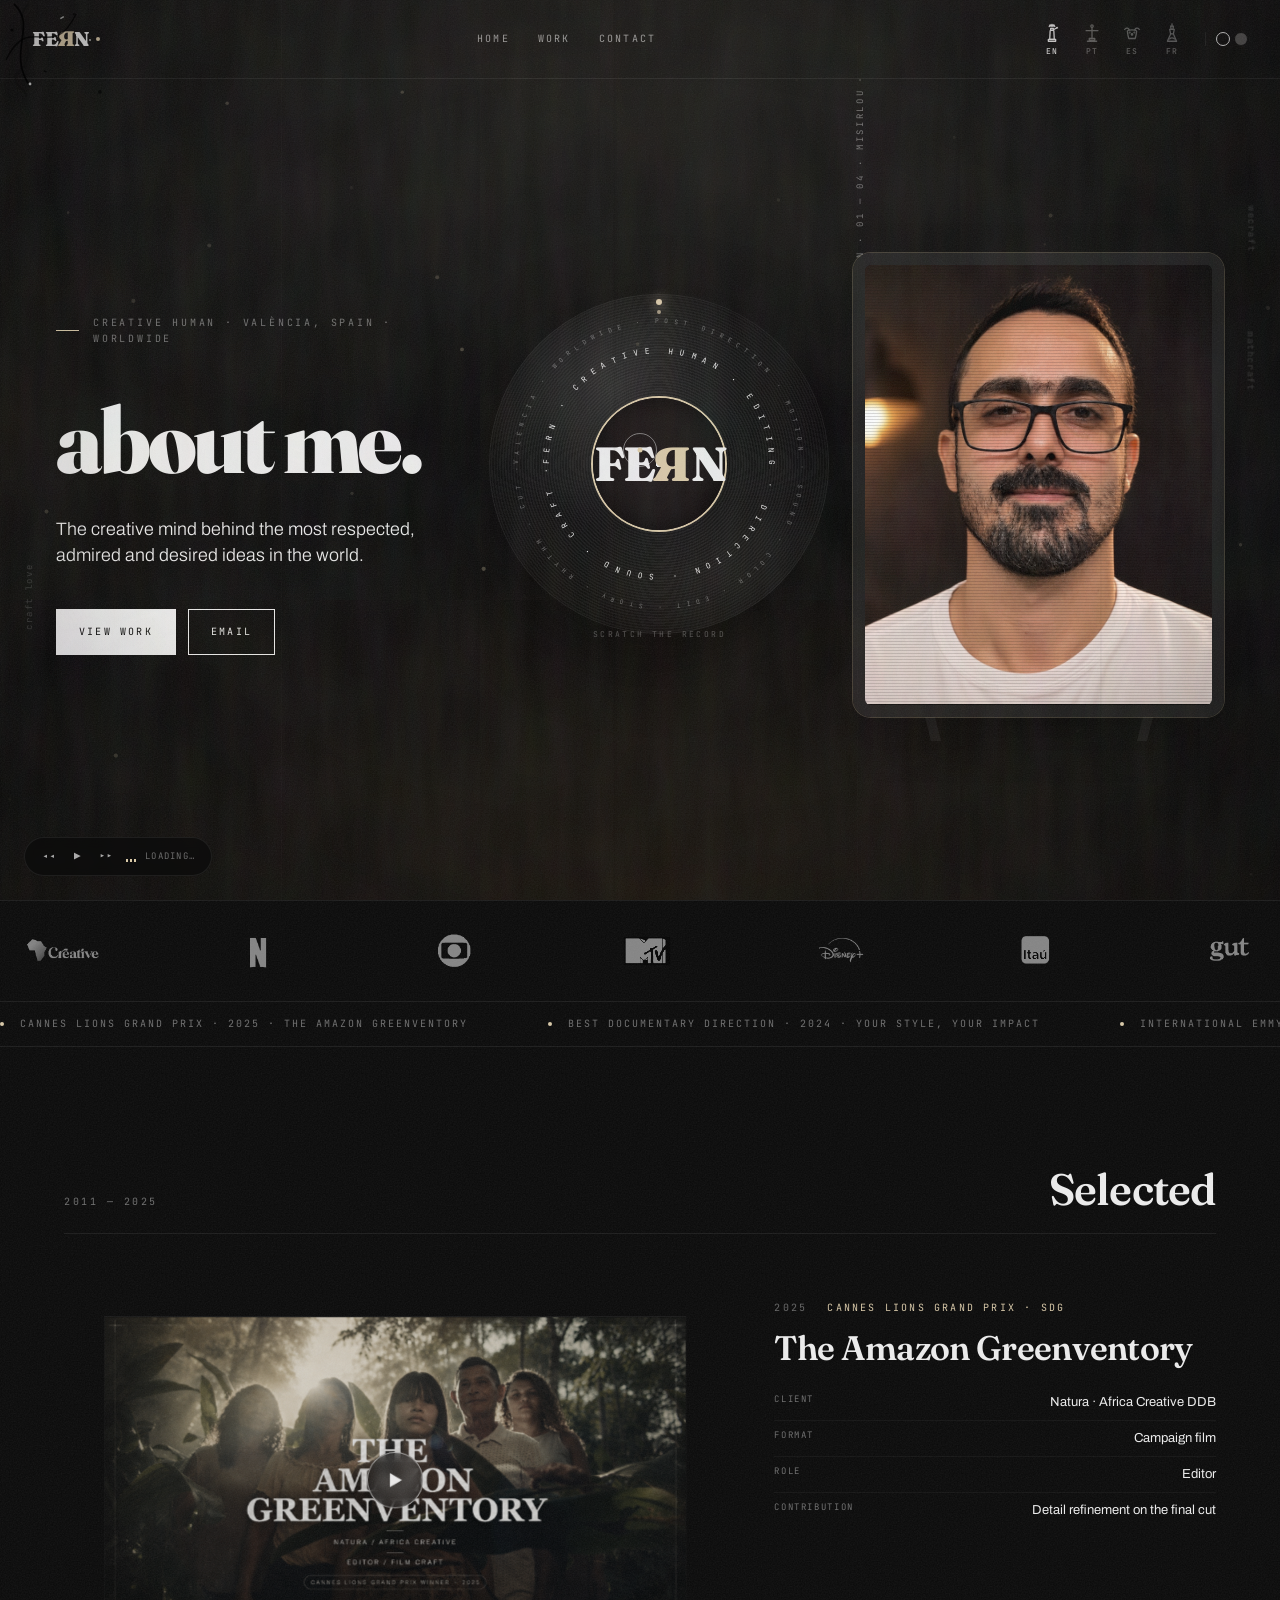
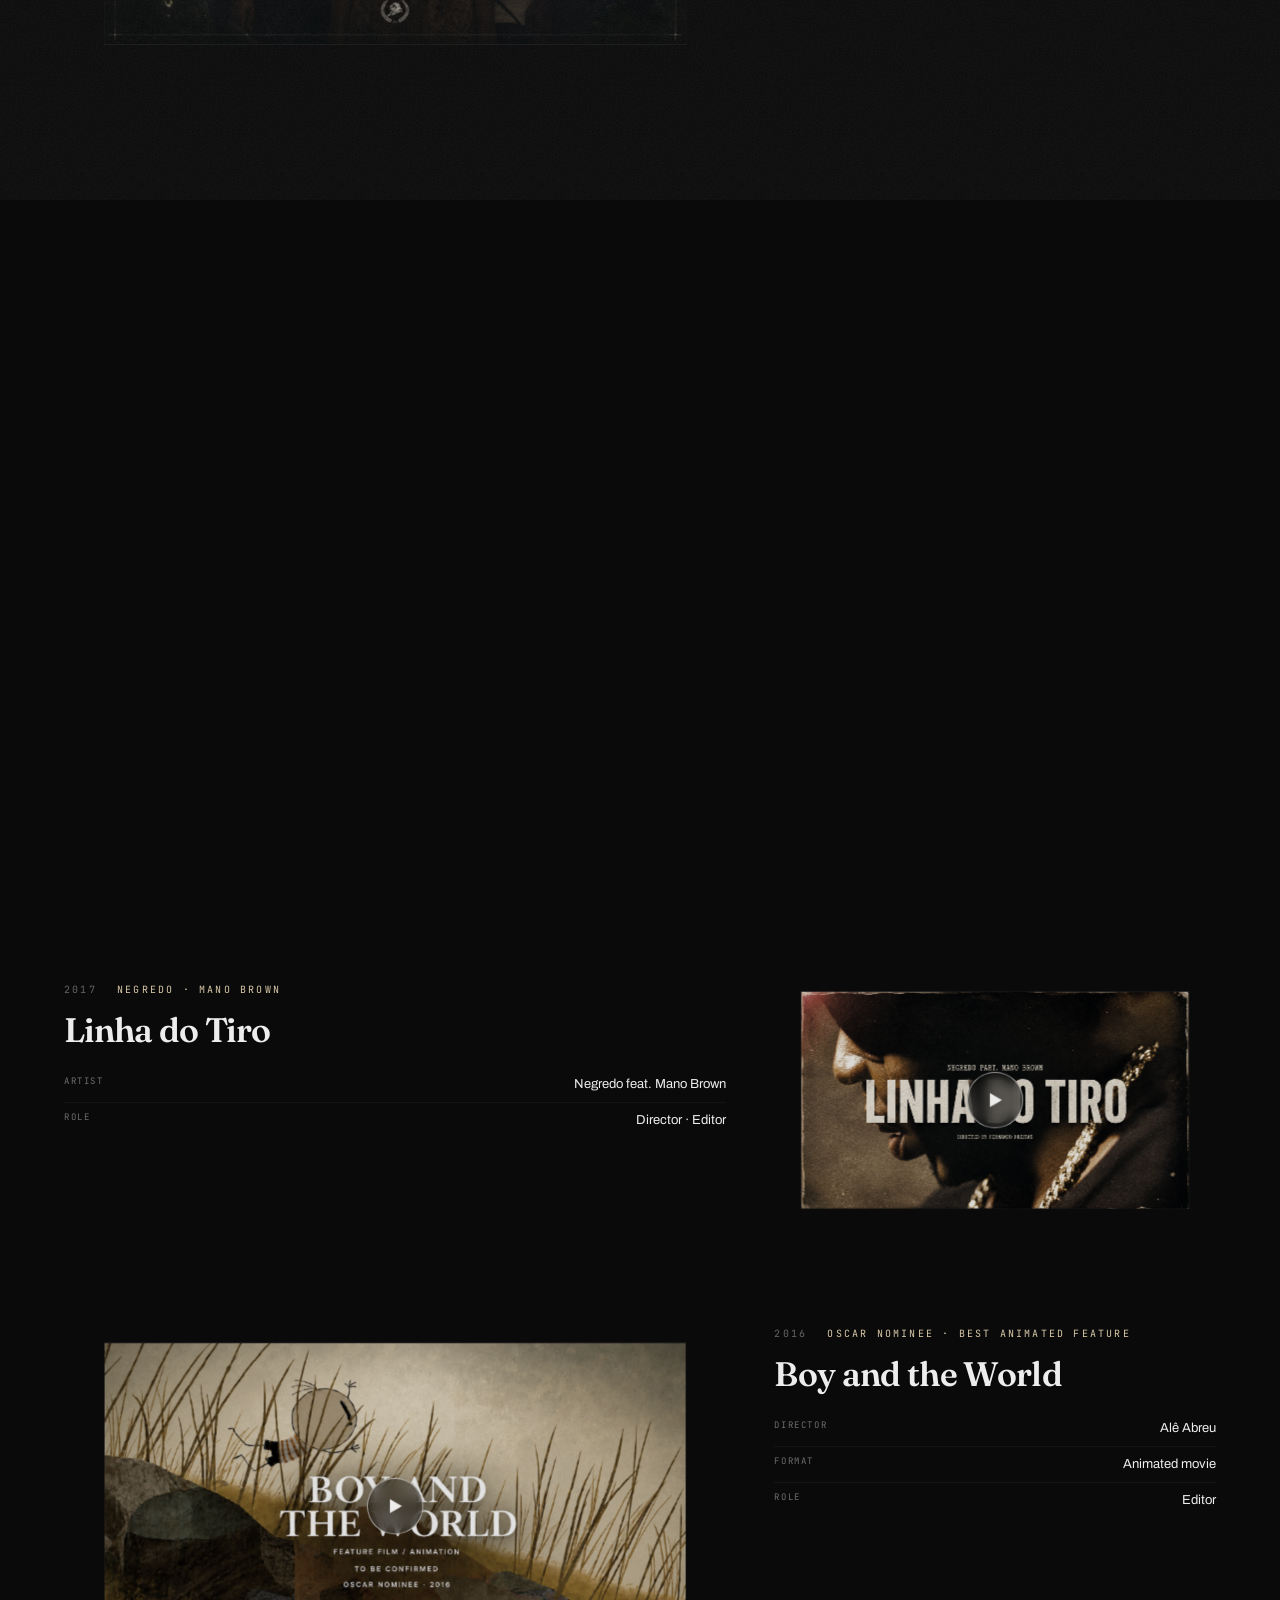
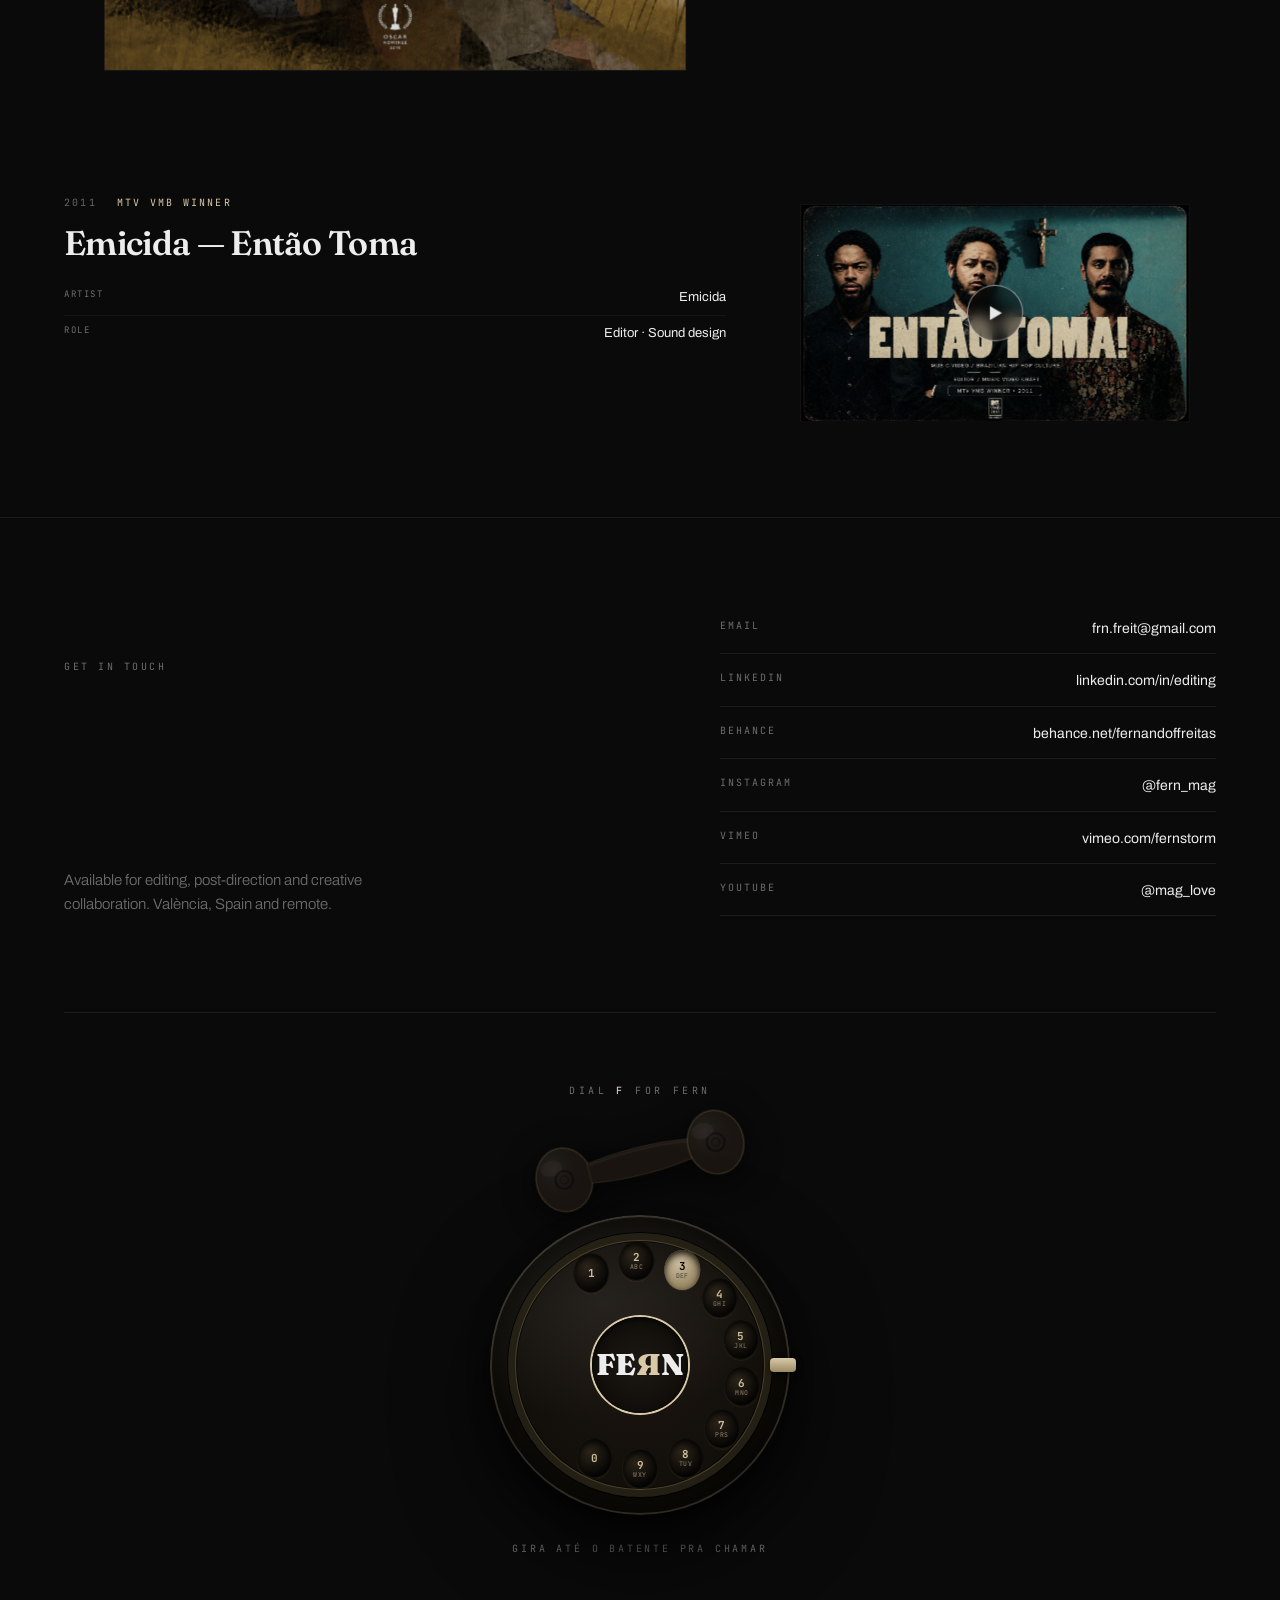
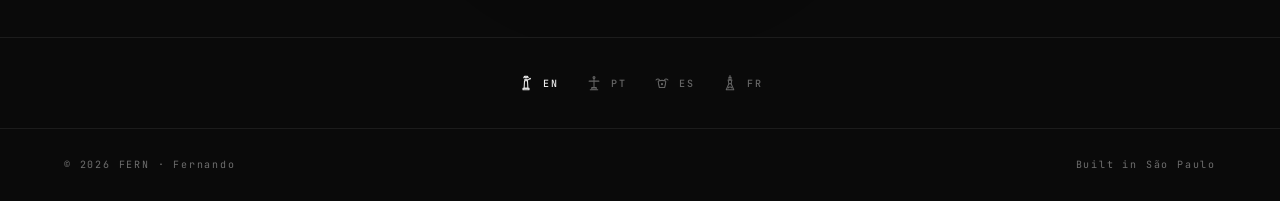
==== commit 0606fe91: "Hero portrait: cycle 4 looping videos instead of photos Co-Authored-By: Claude Opus 4.7 <noreply@ant" ====
--- a/index.html
+++ b/index.html
@@ -1780,10 +1780,10 @@
 /* ──────────── PORTRAIT CYCLE (video + photo) ──────────── */
 /* 4 retratos curados ↔ 4 telas ↔ 4 trilhas (Pulp Fiction · Godfather · Eminem · Edward) */
 const portraitMedia = [
-  { type: 'image', src: 'assets/portrait/1.png' },
-  { type: 'image', src: 'assets/portrait/2.png' },
-  { type: 'image', src: 'assets/portrait/3.png' },
-  { type: 'image', src: 'assets/portrait/4.png' }
+  { type: 'video', src: 'assets/portrait/fernando-portrait.mp4' },
+  { type: 'video', src: 'assets/portrait/fernando-portrait2.mp4' },
+  { type: 'video', src: 'assets/portrait/fernando-portrait3.mp4' },
+  { type: 'video', src: 'assets/portrait/avatar_glitch_loop_web.mp4' }
 ];
 const portraitCount = portraitMedia.length;
 let portraitIdx = 0;
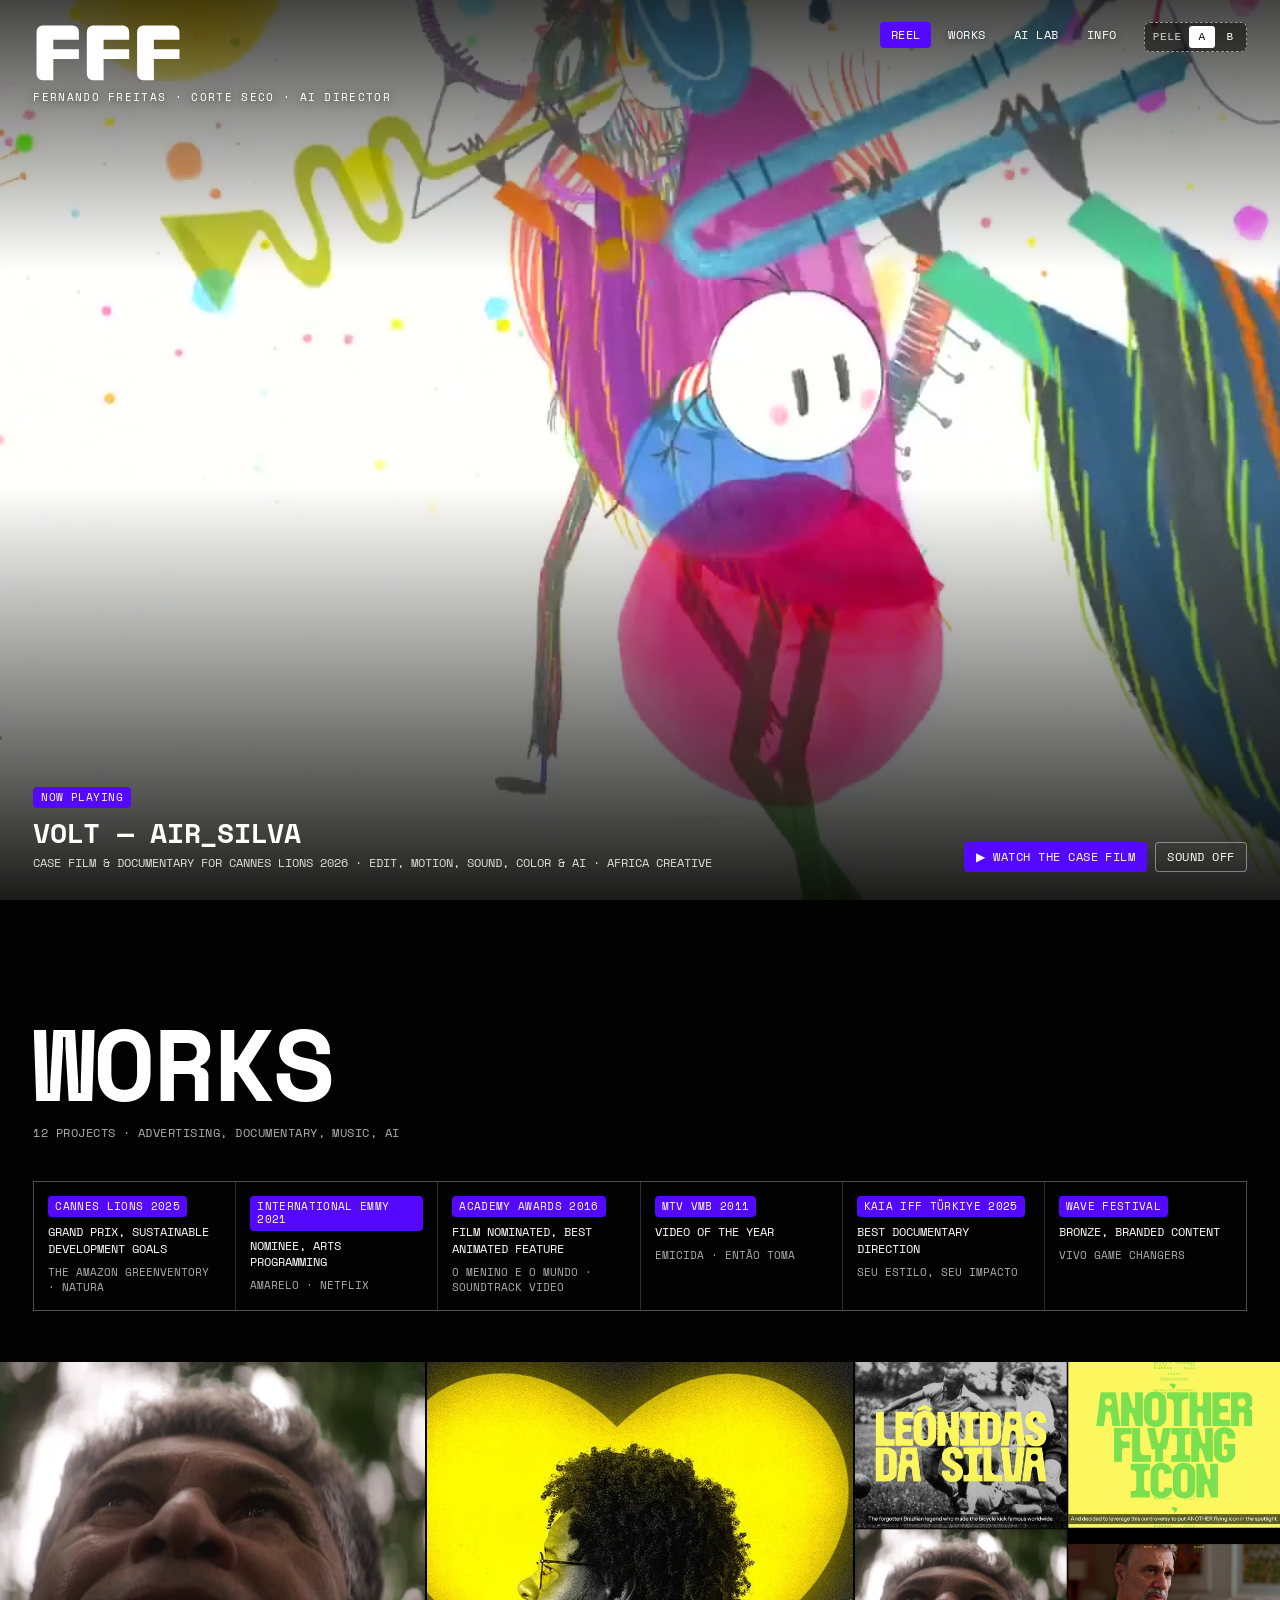
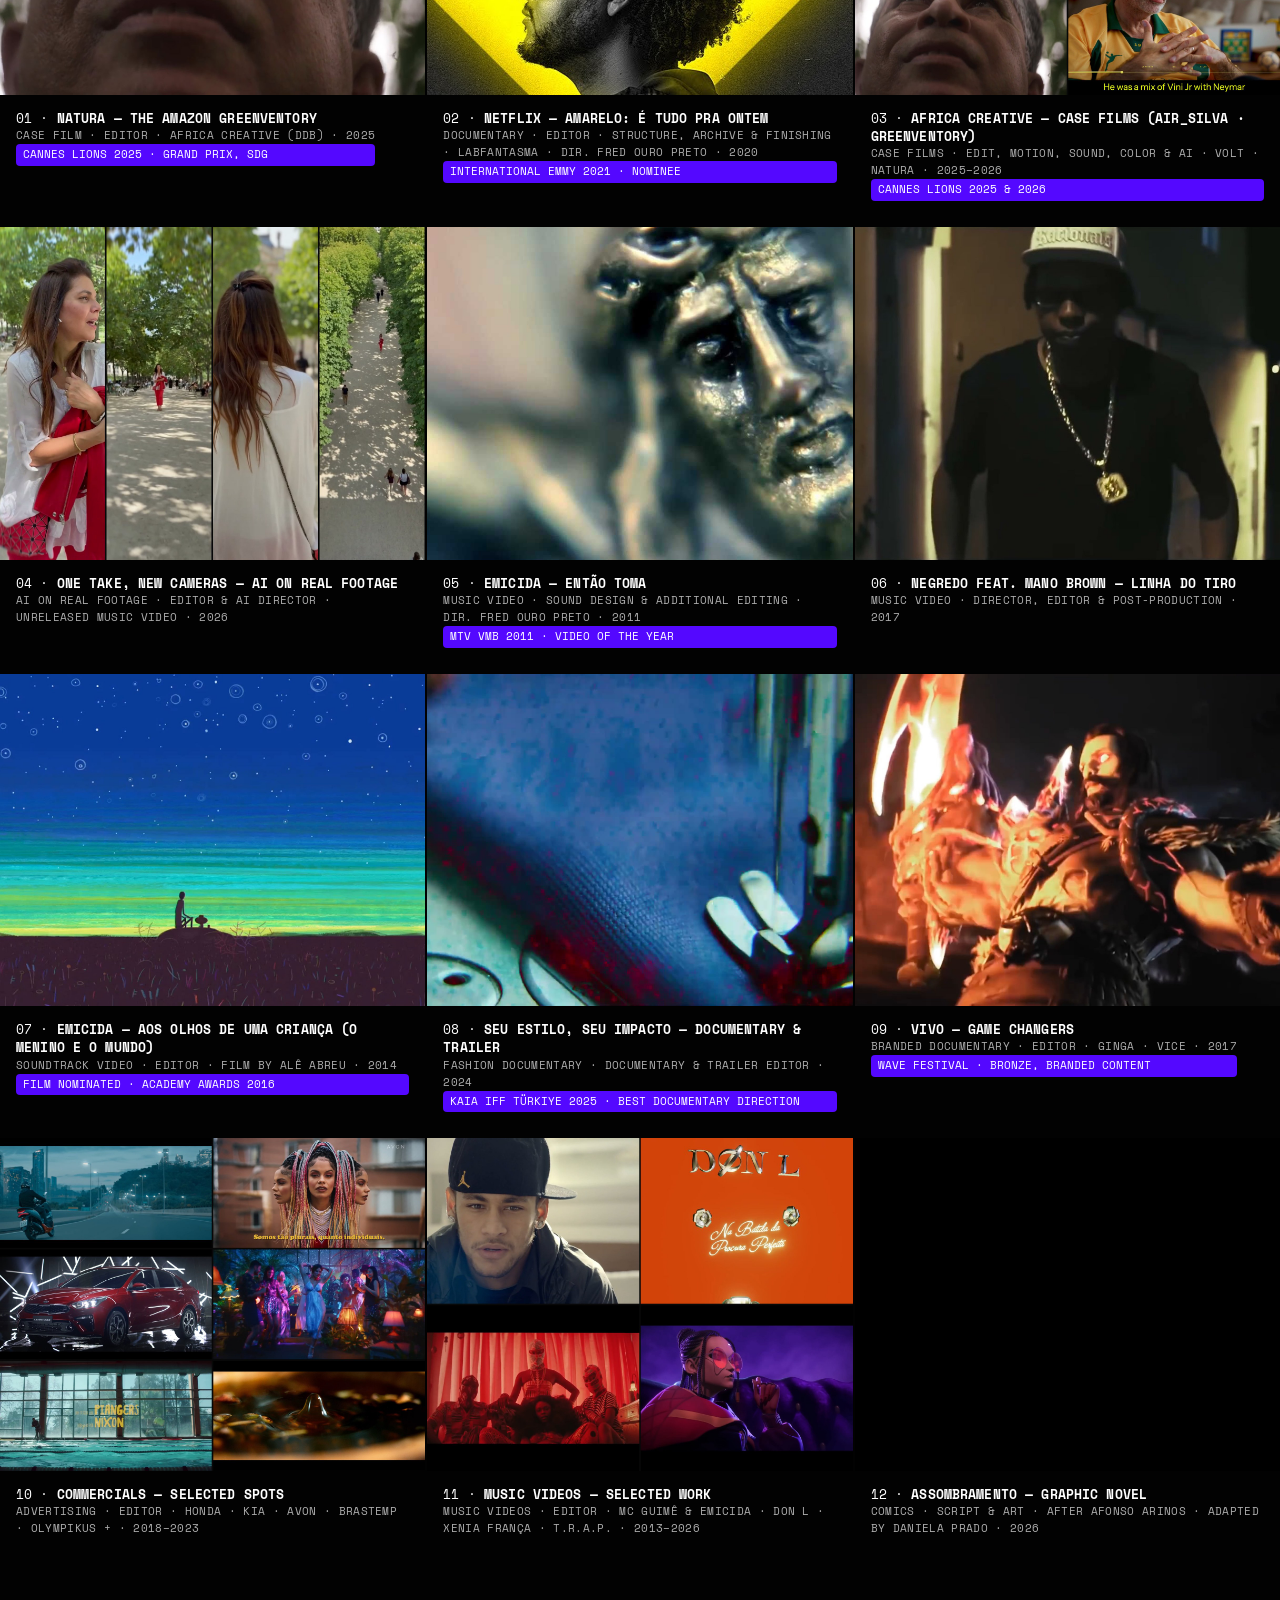
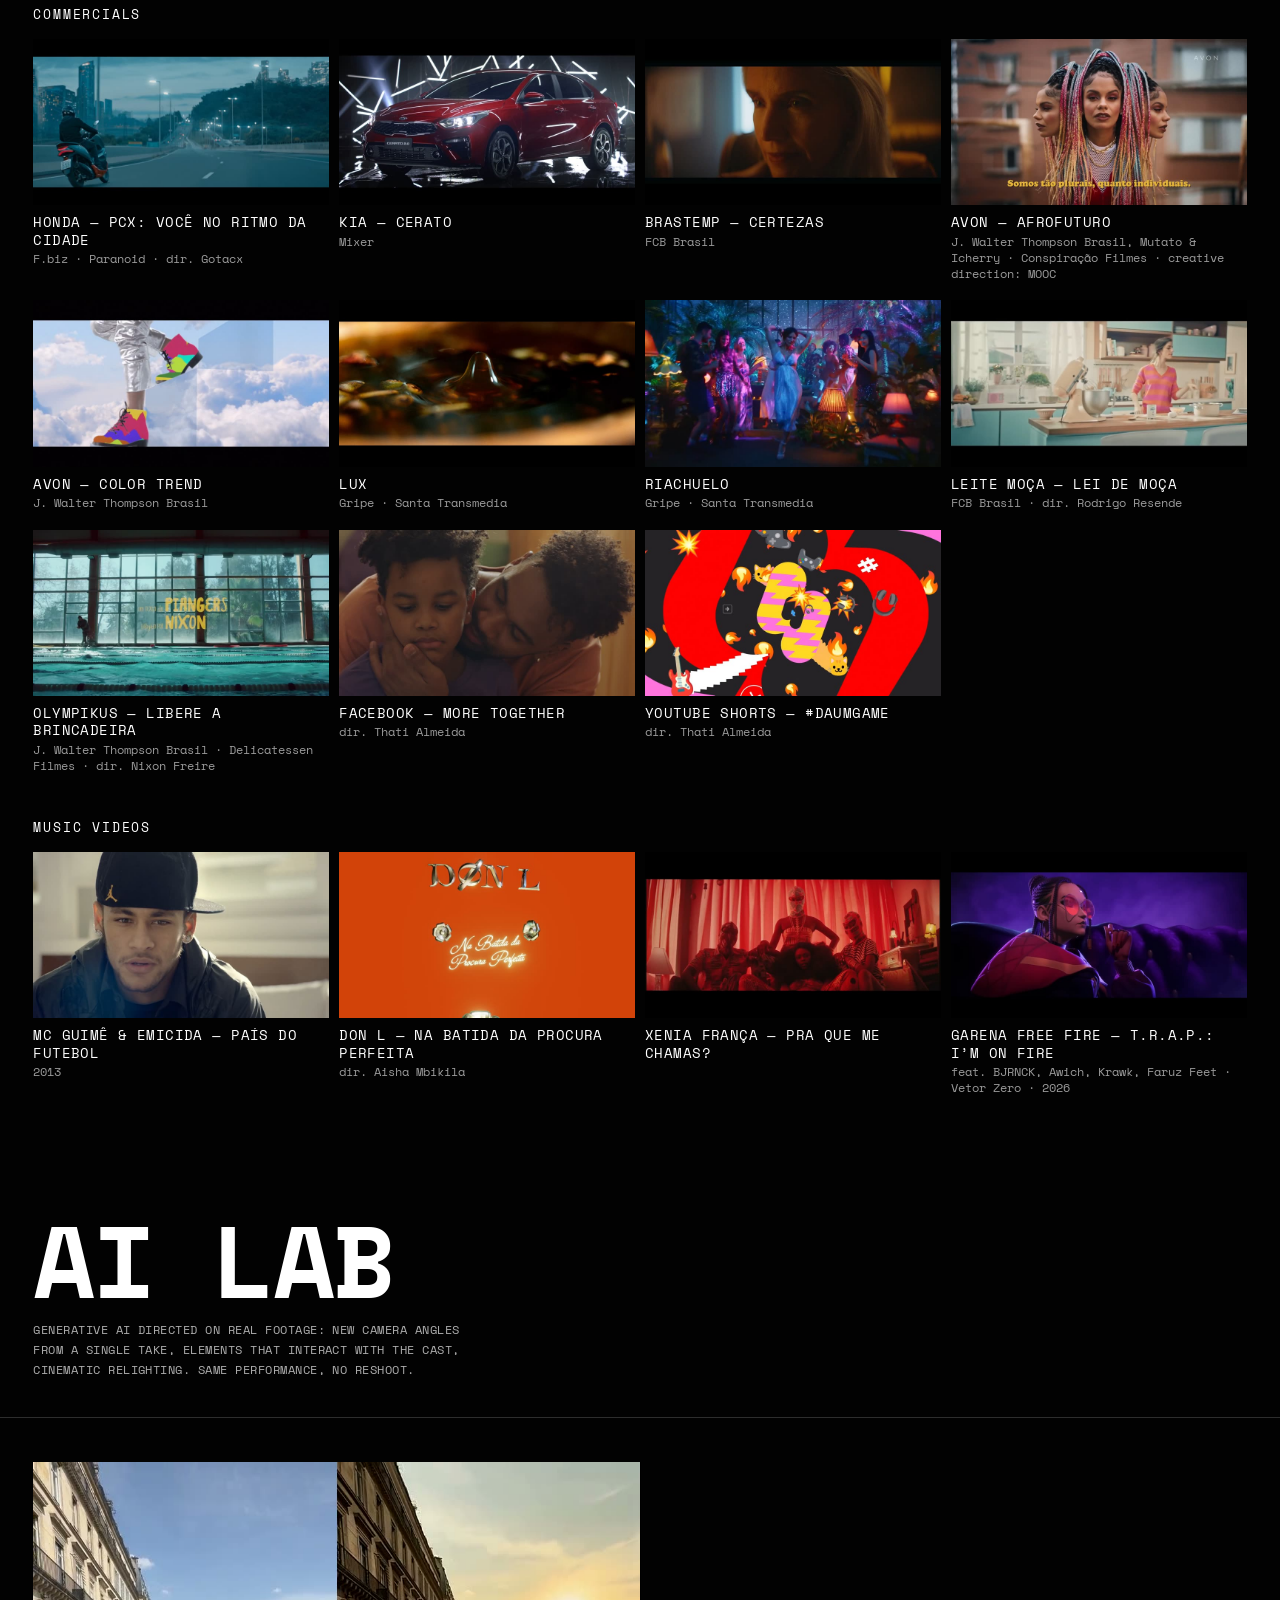
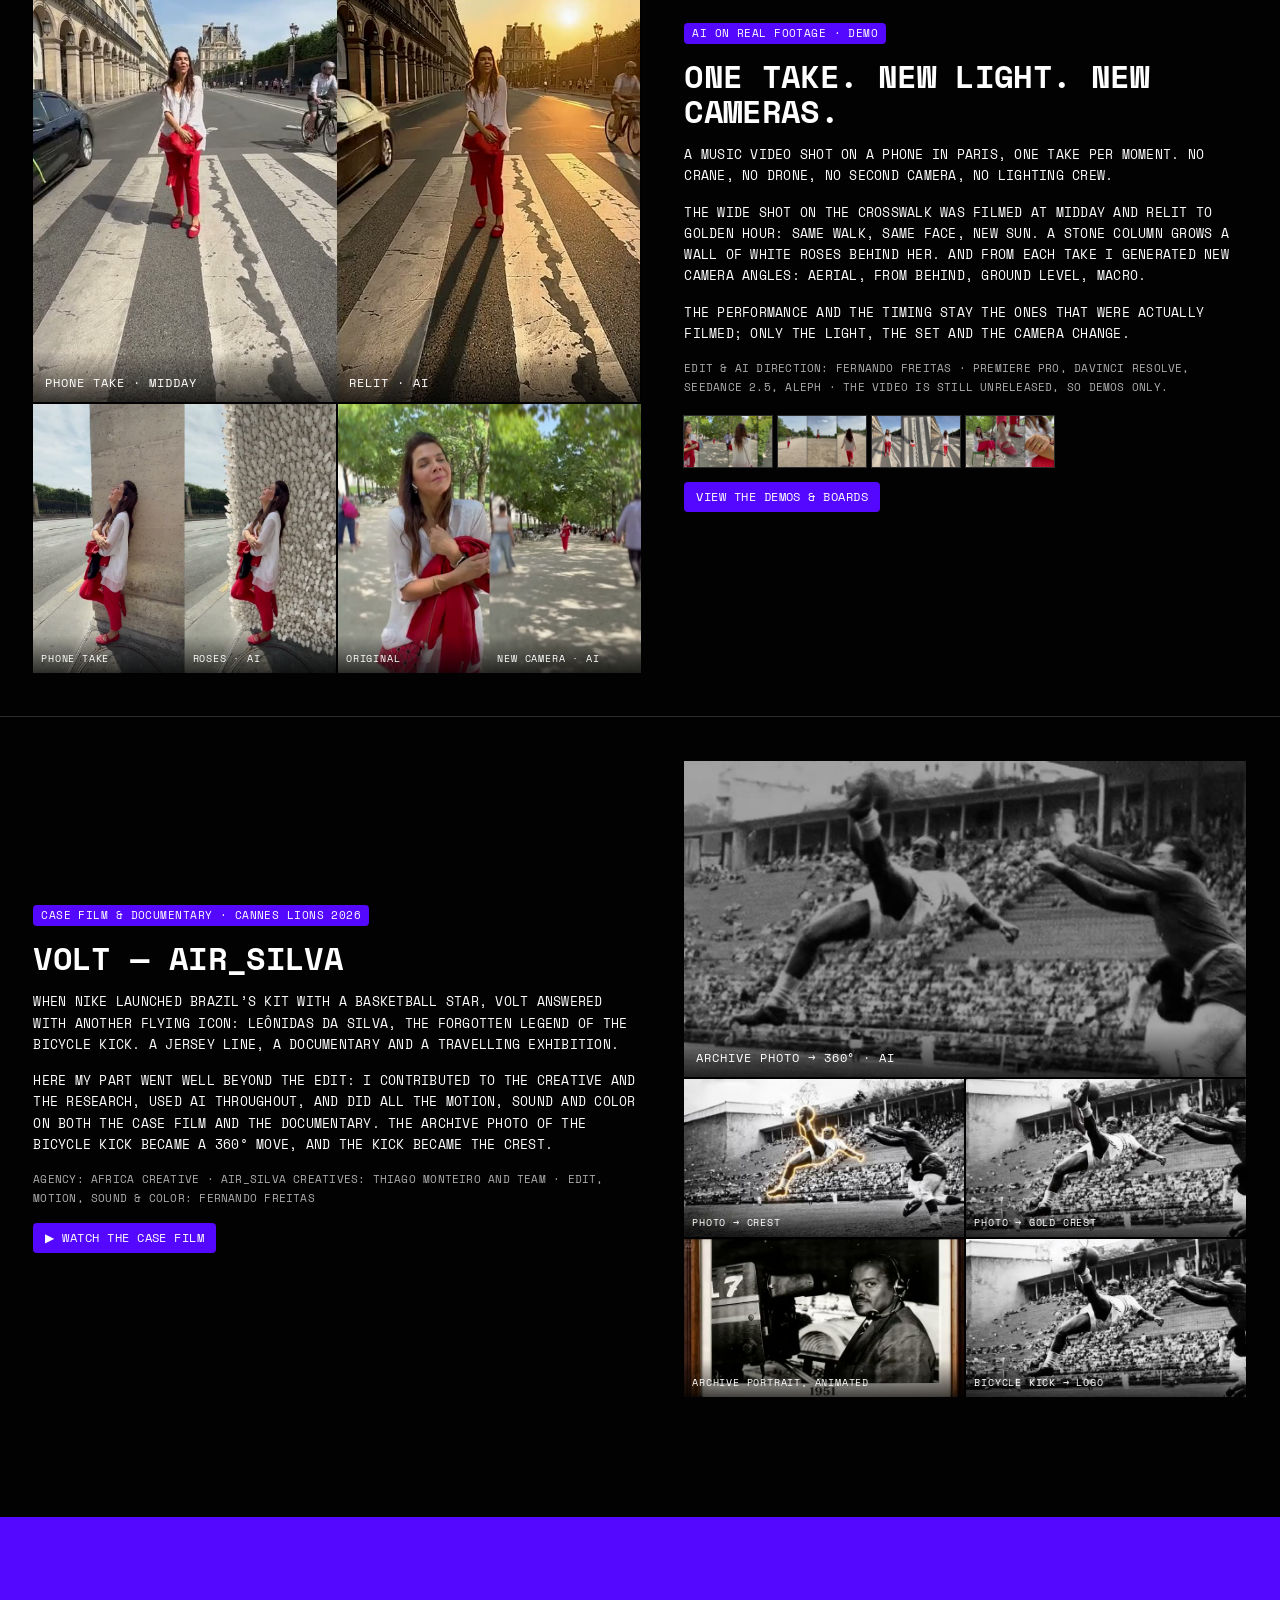
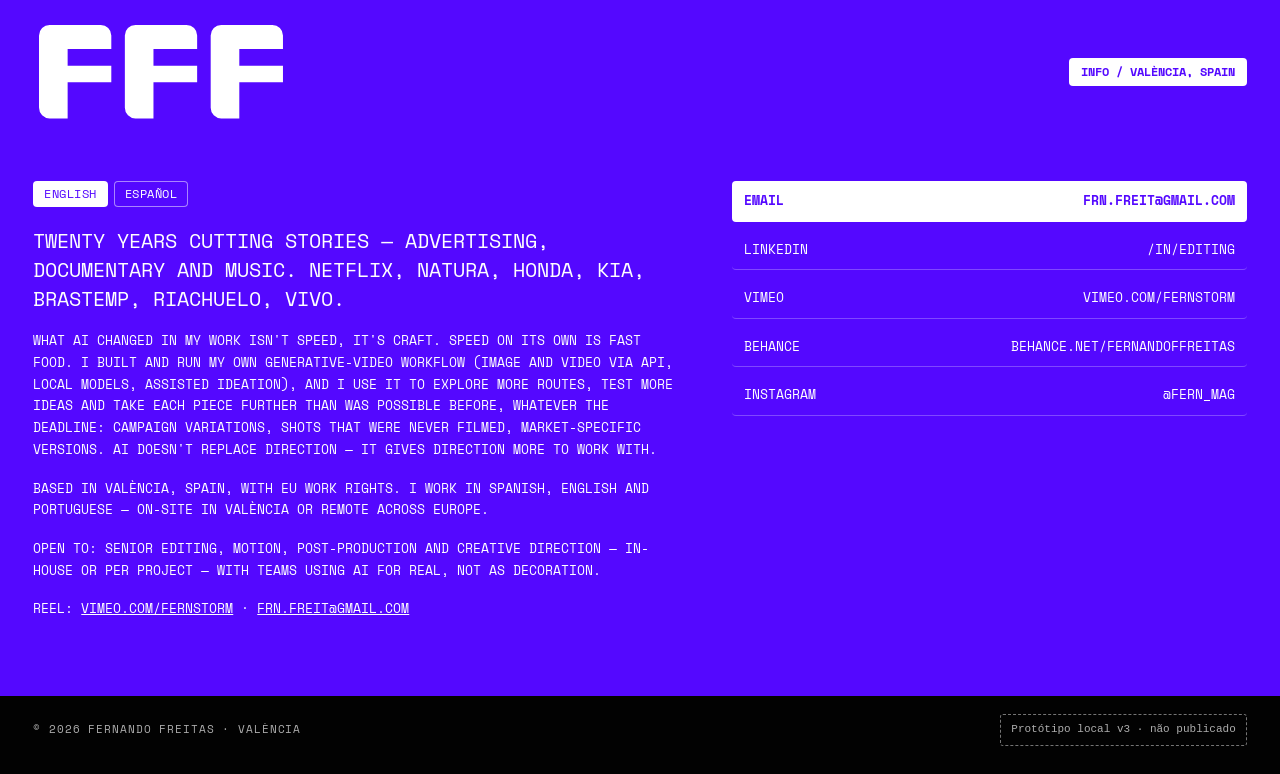
==== commit d3dd9a37: "Deploy site v3 — full-screen film hero, 12 works, 2 skins Co-Authored-By: Claude Opus 4.7 <noreply@a" ====
--- a/index.html
+++ b/index.html
@@ -1,2387 +1,259 @@
-<!DOCTYPE html>
-<html lang="en">
+<!doctype html>
+<html lang="en" data-skin="fff">
 <head>
-<meta charset="UTF-8">
-<meta name="viewport" content="width=device-width, initial-scale=1.0">
-<title>FERN — Creative Human</title>
-<meta name="description" content="The creative mind behind the most respected, admired and desired ideas in the world.">
+<meta charset="utf-8">
+<meta name="viewport" content="width=device-width, initial-scale=1, viewport-fit=cover">
+<title>Fernando Freitas — Senior Editor &amp; Creative Director</title>
+<meta name="description" content="Fernando Freitas, senior editor and creative director based in València. Advertising, documentary and music for Netflix, Natura and Emicida, with an own generative-AI video pipeline.">
+<!-- Protótipo local: tirar o noindex quando for publicar -->
+<meta name="robots" content="noindex">
+<meta name="theme-color" content="#020202">
+<link rel="icon" href="data:image/svg+xml,%3Csvg xmlns='http://www.w3.org/2000/svg' viewBox='0 0 64 64'%3E%3Crect width='64' height='64' rx='10' fill='%230C0D10'/%3E%3Cpath d='M20 12h28v10H31v9h13v10H31v11H20z' fill='%23F3EEE4'/%3E%3C/svg%3E">
+<script>
+/* Pele antes da primeira pintura: ?skin=fff|storm tem prioridade, depois a última escolha. */
+(function () {
+  try {
+    var q = new URLSearchParams(location.search).get('skin');
+    var s = q || localStorage.getItem('ff-skin');
+    if (s === 'fff' || s === 'storm') document.documentElement.setAttribute('data-skin', s);
+  } catch (e) {}
+})();
+</script>
 <link rel="preconnect" href="https://fonts.googleapis.com">
 <link rel="preconnect" href="https://fonts.gstatic.com" crossorigin>
-<link href="https://fonts.googleapis.com/css2?family=Archivo:wght@300;400;500;600;700;900&family=Fraunces:opsz,wght@9..144,300;9..144,400;9..144,600;9..144,800;9..144,900&family=JetBrains+Mono:wght@300;400;500&display=swap" rel="stylesheet">
-<style>
-:root {
-  --bg: #0A0A0A;
-  --fg: #EDEDED;
-  --muted: #6E6E6E;
-  --line: rgba(237,237,237,0.08);
-  --line2: rgba(237,237,237,0.04);
-  --accent: #D9C9A8;
-}
-
-[data-theme="light"] {
-  --bg: #F4F2EE;
-  --fg: #0A0A0A;
-  --muted: #5A5A5A;
-  --line: rgba(10,10,10,0.1);
-  --line2: rgba(10,10,10,0.05);
-}
-
-* { box-sizing: border-box; margin: 0; padding: 0; }
-html { scroll-behavior: smooth; }
-
-body {
-  background: var(--bg);
-  color: var(--fg);
-  font-family: 'Archivo', sans-serif;
-  font-weight: 400;
-  font-size: 14px;
-  line-height: 1.6;
-  -webkit-font-smoothing: antialiased;
-  overflow-x: hidden;
-  transition: background 0.4s ease, color 0.4s ease;
-}
-
-a { color: inherit; text-decoration: none; }
-img, video { display: block; max-width: 100%; }
-
-/* ──────────── NAV ──────────── */
-.nav {
-  position: fixed;
-  top: 0; left: 0; right: 0;
-  display: flex;
-  justify-content: space-between;
-  align-items: center;
-  padding: 16px 32px;
-  z-index: 100;
-  background: var(--bg);
-  border-bottom: 1px solid var(--line);
-  transition: background 0.4s ease, border-color 0.4s ease;
-}
-
-.brand {
-  font-family: 'Fraunces', serif;
-  font-weight: 900;
-  font-size: 20px;
-  letter-spacing: -0.025em;
-  display: inline-flex;
-  align-items: baseline;
-}
-.brand .r {
-  display: inline-block;
-  transform: scaleX(-1);
-  color: var(--accent);
-  font-size: 1.05em;
-  margin: 0 -0.02em;
-}
-.brand-dot {
-  width: 4px; height: 4px;
-  background: var(--accent);
-  border-radius: 50%;
-  margin-left: 8px;
-  align-self: center;
-}
-
-.nav-center { display: flex; gap: 28px; }
-.nav-link {
-  font-family: 'JetBrains Mono', monospace;
-  font-size: 10px;
-  letter-spacing: 0.22em;
-  text-transform: uppercase;
-  color: var(--fg);
-  opacity: 0.65;
-  transition: opacity 0.2s;
-  position: relative;
-}
-.nav-link:hover { opacity: 1; }
-.nav-link::after {
-  content: '';
-  position: absolute;
-  bottom: -6px; left: 0;
-  width: 100%; height: 1px;
-  background: var(--fg);
-  transform: scaleX(0);
-  transform-origin: left;
-  transition: transform 0.3s ease;
-}
-.nav-link:hover::after { transform: scaleX(1); }
-
-.nav-right { display: flex; align-items: center; gap: 14px; }
-
-/* LANG (top — icon + code) */
-.lang-group { display: flex; gap: 2px; align-items: center; }
-.lang-btn {
-  background: none;
-  border: none;
-  padding: 6px 8px;
-  cursor: pointer;
-  opacity: 0.4;
-  transition: opacity 0.2s, transform 0.2s;
-  color: var(--fg);
-  display: flex;
-  flex-direction: column;
-  align-items: center;
-  justify-content: center;
-  gap: 2px;
-  border-radius: 4px;
-}
-.lang-btn:hover { opacity: 0.85; }
-.lang-btn.active { opacity: 1; }
-.lang-btn svg { width: 22px; height: 22px; stroke: currentColor; fill: none; stroke-width: 1.4; stroke-linecap: round; stroke-linejoin: round; }
-.lang-btn .code {
-  font-family: 'JetBrains Mono', monospace;
-  font-size: 8px;
-  letter-spacing: 0.15em;
-  font-weight: 500;
-}
-.lang-btn.active::after {
-  content: '';
-  position: absolute;
-}
-
-.theme-group { display: flex; gap: 4px; padding-left: 10px; border-left: 1px solid var(--line); }
-.theme-btn {
-  width: 14px; height: 14px;
-  border-radius: 50%;
-  border: 1px solid var(--fg);
-  background: none;
-  cursor: pointer;
-  opacity: 0.3;
-  transition: opacity 0.2s;
-}
-.theme-btn:hover { opacity: 0.7; }
-.theme-btn.active { opacity: 1; }
-.theme-btn[data-theme="dark"] { background: #0A0A0A; }
-.theme-btn[data-theme="light"] { background: #F4F2EE; }
-
-/* ──────────── HERO ──────────── */
-.hero {
-  min-height: 100vh;
-  display: grid;
-  grid-template-columns: 1.05fr 300px 0.95fr;
-  gap: 48px 44px;
-  padding: 130px 56px 60px;
-  align-items: center;
-  position: relative;
-}
-
-/* vinyl in the hero — center column */
-.hero-vinyl {
-  display: flex;
-  flex-direction: column;
-  align-items: center;
-  justify-content: center;
-  gap: 30px;
-  padding: 20px 0;
-}
-.hero-vinyl .circular-logo-wrap {
-  width: 268px; height: 268px;
-}
-.hero-vinyl .circular-logo-wrap::before {
-  inset: -36px;
-}
-.hero-vinyl .circular-logo-wrap::after {
-  width: 132px; height: 132px;
-}
-.hero-vinyl .circular-center { font-size: 48px; }
-.hero-vinyl .circular-text.outer { inset: -22px; }
-.vinyl-hint {
-  font-family: 'JetBrains Mono', monospace;
-  font-size: 8px;
-  letter-spacing: 0.30em;
-  text-transform: uppercase;
-  color: var(--muted);
-  text-align: center;
-  opacity: 0.7;
-}
-
-.hero-text { position: relative; z-index: 2; }
-
-.hero-meta {
-  font-family: 'JetBrains Mono', monospace;
-  font-size: 10px;
-  letter-spacing: 0.28em;
-  text-transform: uppercase;
-  color: var(--muted);
-  margin-bottom: 28px;
-  display: flex;
-  align-items: center;
-  gap: 14px;
-}
-.hero-meta::before {
-  content: '';
-  width: 24px; height: 1px;
-  background: var(--accent);
-}
-
-.hero-forget {
-  font-family: 'JetBrains Mono', monospace;
-  font-size: 11px;
-  letter-spacing: 0.18em;
-  text-transform: lowercase;
-  color: var(--muted);
-  margin-bottom: 4px;
-}
-
-.hero-title {
-  font-family: 'Fraunces', serif;
-  font-weight: 900;
-  font-size: clamp(44px, 7.5vw, 92px);
-  line-height: 0.95;
-  letter-spacing: -0.035em;
-  margin-bottom: 32px;
-}
-
-.hero-statement {
-  font-family: 'Archivo', sans-serif;
-  font-weight: 300;
-  font-size: clamp(15px, 1.4vw, 18px);
-  line-height: 1.5;
-  max-width: 460px;
-  margin-bottom: 40px;
-}
-
-.hero-actions { display: flex; gap: 12px; flex-wrap: wrap; }
-
-.btn {
-  display: inline-flex;
-  align-items: center;
-  gap: 10px;
-  padding: 14px 22px;
-  font-family: 'JetBrains Mono', monospace;
-  font-size: 10px;
-  letter-spacing: 0.22em;
-  text-transform: uppercase;
-  border: 1px solid var(--fg);
-  background: transparent;
-  color: var(--fg);
-  cursor: pointer;
-  transition: all 0.2s ease;
-}
-.btn:hover { background: var(--fg); color: var(--bg); }
-.btn-primary { background: var(--fg); color: var(--bg); }
-.btn-primary:hover { background: transparent; color: var(--fg); }
-
-/* HERO PORTRAIT */
-.hero-portrait-wrap {
-  position: relative;
-  aspect-ratio: 4/5;
-  cursor: pointer;
-  overflow: hidden;
-}
-
-.hero-portrait {
-  width: 100%; height: 100%;
-  object-fit: cover;
-  transition: opacity 0.3s ease, transform 0.4s cubic-bezier(.16,1,.3,1);
-  filter: grayscale(0.35) contrast(1.05);
-}
-[data-theme="light"] .hero-portrait { filter: grayscale(0.2) contrast(1.05); }
-.hero-portrait.is-changing { opacity: 0.2; transform: scale(0.99); }
-
-.portrait-counter {
-  position: absolute;
-  top: 14px; right: 14px;
-  font-family: 'JetBrains Mono', monospace;
-  font-size: 9px;
-  letter-spacing: 0.18em;
-  color: var(--fg);
-  background: rgba(0,0,0,0.45);
-  padding: 4px 10px;
-  opacity: 0;
-  transition: opacity 0.25s;
-  backdrop-filter: blur(4px);
-  pointer-events: none;
-}
-.hero-portrait-wrap:hover .portrait-counter { opacity: 0.75; }
-[data-theme="light"] .portrait-counter { background: rgba(244,242,238,0.7); }
-
-.portrait-label-v {
-  position: absolute;
-  left: -28px;
-  top: 0;
-  transform: rotate(-90deg);
-  transform-origin: 28px 0;
-  font-family: 'JetBrains Mono', monospace;
-  font-size: 9px;
-  letter-spacing: 0.3em;
-  text-transform: uppercase;
-  color: var(--muted);
-  white-space: nowrap;
-}
-
-/* EASTER EGGS */
-.egg {
-  position: fixed;
-  font-family: 'JetBrains Mono', monospace;
-  font-size: 9px;
-  letter-spacing: 0.18em;
-  text-transform: lowercase;
-  color: var(--fg);
-  opacity: 0;
-  pointer-events: none;
-  z-index: 1;
-  transition: opacity 0.8s ease;
-  will-change: opacity, transform;
-}
-.egg.show { opacity: 0.18; }
-.egg.glitch { animation: glitch 0.3s steps(2, end); }
-.egg-1 { top: 50%; left: 18px; transform: rotate(-90deg); transform-origin: 0 0; }
-.egg-2 { top: 28%; right: 22px; transform: rotate(90deg); transform-origin: right top; }
-.egg-3 { bottom: 32px; left: 36px; }
-.egg-4 { bottom: 55%; right: 22px; transform: rotate(90deg); transform-origin: right top; }
-.egg-5 { top: 70%; left: 22px; transform: rotate(-90deg); transform-origin: 0 0; }
-
-@keyframes glitch {
-  0% { transform: var(--rot, none) translateX(0); }
-  25% { transform: var(--rot, none) translateX(2px); opacity: 0.4; }
-  50% { transform: var(--rot, none) translateX(-1px); opacity: 0.08; }
-  75% { transform: var(--rot, none) translateX(1px); opacity: 0.3; }
-  100% { transform: var(--rot, none) translateX(0); }
-}
-
-/* ──────────── LOGO MARQUEE ──────────── */
-.logo-marquee-section {
-  border-top: 1px solid var(--line);
-  border-bottom: 1px solid var(--line);
-  overflow: hidden;
-  background: var(--bg);
-  position: relative;
-  z-index: 5;
-}
-.logo-marquee-track {
-  display: flex;
-  align-items: center;
-  gap: 64px;
-  width: max-content;
-  padding: 26px 0;
-  animation: logoMarqueeLeft 42s linear infinite;
-}
-.logo-marquee-section:hover .logo-marquee-track { animation-play-state: paused; }
-
-.logo-item {
-  width: 130px; height: 48px;
-  display: flex;
-  align-items: center;
-  justify-content: center;
-  flex: 0 0 auto;
-  opacity: 0.5;
-  transition: opacity 0.2s ease;
-}
-.logo-item:hover { opacity: 1; }
-.logo-item img {
-  max-width: 130px; max-height: 48px;
-  object-fit: contain;
-  filter: grayscale(1) brightness(2);
-}
-[data-theme="light"] .logo-item img { filter: grayscale(1) brightness(0); }
-
-.logo-fallback {
-  font-family: 'JetBrains Mono', monospace;
-  font-size: 11px;
-  letter-spacing: 0.15em;
-  text-transform: uppercase;
-  color: var(--fg);
-  white-space: nowrap;
-  opacity: 0.6;
-}
-
-@keyframes logoMarqueeLeft {
-  from { transform: translateX(0); }
-  to { transform: translateX(-50%); }
-}
-
-/* ──────────── AWARDS TICKER ──────────── */
-.awards-ticker {
-  overflow: hidden;
-  padding: 14px 0;
-  border-bottom: 1px solid var(--line);
-  background: var(--bg);
-  position: relative;
-  z-index: 5;
-}
-.awards-track {
-  display: flex;
-  gap: 80px;
-  width: max-content;
-  animation: awardsMarqueeRight 56s linear infinite;
-}
-.awards-ticker:hover .awards-track { animation-play-state: paused; }
-
-.award-item {
-  font-family: 'JetBrains Mono', monospace;
-  font-size: 10px;
-  letter-spacing: 0.2em;
-  text-transform: uppercase;
-  color: var(--muted);
-  white-space: nowrap;
-  display: flex;
-  align-items: center;
-  gap: 16px;
-}
-.award-item::before {
-  content: '';
-  width: 4px; height: 4px;
-  background: var(--accent);
-  border-radius: 50%;
-}
-
-@keyframes awardsMarqueeRight {
-  from { transform: translateX(-50%); }
-  to { transform: translateX(0); }
-}
-
-/* ──────────── WORK ──────────── */
-.work { padding: 120px 64px 80px; }
-
-.section-head {
-  display: flex;
-  justify-content: space-between;
-  align-items: baseline;
-  margin-bottom: 60px;
-  padding-bottom: 22px;
-  border-bottom: 1px solid var(--line);
-}
-
-.section-label {
-  font-family: 'JetBrains Mono', monospace;
-  font-size: 10px;
-  letter-spacing: 0.25em;
-  text-transform: uppercase;
-  color: var(--muted);
-}
-
-.section-title {
-  font-family: 'Fraunces', serif;
-  font-weight: 600;
-  font-size: clamp(28px, 4vw, 44px);
-  line-height: 1;
-  letter-spacing: -0.02em;
-}
-
-.works-grid { display: flex; flex-direction: column; gap: 96px; }
-
-.work-item {
-  display: grid;
-  grid-template-columns: 1.5fr 1fr;
-  gap: 48px;
-  align-items: start;
-}
-.work-item.reverse { grid-template-columns: 1fr 1.5fr; direction: rtl; }
-.work-item.reverse > * { direction: ltr; }
-
-.work-frame {
-  position: relative;
-  aspect-ratio: 16/9;
-  background: #050505;
-  overflow: hidden;
-  cursor: pointer;
-  border: 1px solid var(--line);
-  transform: scale(0.88);
-  transform-origin: center;
-  will-change: transform;
-}
-
-.work-frame img {
-  width: 100%; height: 100%;
-  object-fit: cover;
-  transition: transform 0.6s cubic-bezier(.16,1,.3,1), filter 0.3s;
-  filter: grayscale(0.4) brightness(0.9);
-}
-.work-frame:hover img { filter: grayscale(0) brightness(1); }
-
-.work-frame-placeholder {
-  position: absolute;
-  inset: 0;
-  display: flex;
-  align-items: center;
-  justify-content: center;
-  font-family: 'JetBrains Mono', monospace;
-  font-size: 9px;
-  letter-spacing: 0.22em;
-  text-transform: uppercase;
-  color: rgba(237,237,237,0.25);
-  background: linear-gradient(135deg, #1a1a1a 0%, #0a0a0a 100%);
-}
-
-.play-btn {
-  position: absolute;
-  top: 50%; left: 50%;
-  transform: translate(-50%, -50%);
-  width: 64px; height: 64px;
-  border-radius: 50%;
-  border: 1px solid rgba(255,255,255,0.6);
-  background: rgba(0,0,0,0.35);
-  backdrop-filter: blur(8px);
-  display: flex;
-  align-items: center;
-  justify-content: center;
-  cursor: pointer;
-  transition: background 0.3s ease, border-color 0.3s ease;
-  z-index: 2;
-}
-.work-frame:hover .play-btn { background: rgba(255,255,255,0.95); border-color: white; }
-.play-btn svg { width: 16px; height: 16px; fill: rgba(255,255,255,0.9); transition: fill 0.3s; margin-left: 2px; }
-.work-frame:hover .play-btn svg { fill: black; }
-
-.work-info { padding-top: 6px; }
-
-.work-meta {
-  font-family: 'JetBrains Mono', monospace;
-  font-size: 10px;
-  letter-spacing: 0.22em;
-  text-transform: uppercase;
-  color: var(--muted);
-  margin-bottom: 14px;
-}
-.work-meta .award { color: var(--accent); }
-.work-year {
-  display: inline-block;
-  margin-right: 12px;
-  color: var(--fg);
-  opacity: 0.4;
-}
-
-.work-title {
-  font-family: 'Fraunces', serif;
-  font-weight: 600;
-  font-size: clamp(24px, 3vw, 34px);
-  line-height: 1.1;
-  margin-bottom: 18px;
-  letter-spacing: -0.02em;
-}
-
-.work-credits { list-style: none; margin-top: 8px; }
-.work-credits li {
-  font-family: 'Archivo', sans-serif;
-  font-size: 13px;
-  color: var(--fg);
-  padding: 7px 0;
-  border-bottom: 1px solid var(--line2);
-  display: flex;
-  justify-content: space-between;
-  gap: 16px;
-}
-.work-credits li:last-child { border-bottom: none; }
-.work-credits li span:first-child {
-  font-family: 'JetBrains Mono', monospace;
-  font-size: 9px;
-  letter-spacing: 0.18em;
-  text-transform: uppercase;
-  color: var(--muted);
-  white-space: nowrap;
-}
-.work-credits li span:last-child { text-align: right; }
-
-/* ──────────── CONTACT ──────────── */
-.contact {
-  padding: 100px 64px 80px;
-  border-top: 1px solid var(--line);
-}
-
-.contact-grid {
-  display: grid;
-  grid-template-columns: 1.2fr 1fr;
-  gap: 60px;
-  align-items: end;
-}
-
-.contact-title {
-  font-family: 'Fraunces', serif;
-  font-weight: 600;
-  font-size: clamp(40px, 6vw, 80px);
-  line-height: 1;
-  letter-spacing: -0.03em;
-  margin-bottom: 24px;
-}
-
-.contact-line {
-  font-family: 'Archivo', sans-serif;
-  font-weight: 300;
-  font-size: 15px;
-  color: var(--muted);
-  max-width: 380px;
-}
-
-.contact-details { display: flex; flex-direction: column; gap: 16px; }
-
-.contact-row {
-  display: flex;
-  justify-content: space-between;
-  border-bottom: 1px solid var(--line);
-  padding-bottom: 12px;
-  font-family: 'Archivo', sans-serif;
-}
-.contact-row .label {
-  font-family: 'JetBrains Mono', monospace;
-  font-size: 10px;
-  letter-spacing: 0.2em;
-  text-transform: uppercase;
-  color: var(--muted);
-}
-.contact-row a {
-  font-size: 14px;
-  color: var(--fg);
-  border-bottom: 1px solid transparent;
-  transition: border-color 0.2s;
-}
-.contact-row a:hover { border-bottom-color: var(--fg); }
-
-/* ──────────── CIRCULAR LOGO (hero context) ──────────── */
-
-.circular-logo-wrap {
-  position: relative;
-  width: 340px; height: 340px;
-  display: flex;
-  align-items: center;
-  justify-content: center;
-  cursor: grab;
-  transition: filter 0.15s;
-}
-/* the record itself — fine grooves + two sheen highlights */
-.circular-logo-wrap::before {
-  content: ''; position: absolute; inset: -46px; border-radius: 50%;
-  background:
-    radial-gradient(circle at 36% 28%, rgba(255,255,255,0.10), transparent 42%),
-    radial-gradient(circle at 68% 78%, rgba(255,255,255,0.05), transparent 36%),
-    repeating-radial-gradient(circle at center, #0c0c0c 0 1.4px, #161616 1.4px 2.8px),
-    #0c0c0c;
-  box-shadow:
-    0 22px 70px rgba(0,0,0,0.7),
-    inset 0 0 0 1px rgba(255,255,255,0.05),
-    inset 0 0 60px rgba(0,0,0,0.55);
-  z-index: -2;
-}
-/* center label with accent ring + spindle hole */
-.circular-logo-wrap::after {
-  content: ''; position: absolute; left: 50%; top: 50%;
-  width: 172px; height: 172px; border-radius: 50%;
-  transform: translate(-50%, -50%);
-  background: radial-gradient(circle at center, var(--fg) 0 3.5px, #191414 3.5px 100%);
-  box-shadow: 0 0 0 2px var(--accent), inset 0 0 26px rgba(0,0,0,0.75);
-  z-index: -1;
-}
-.circular-logo-wrap:hover { filter: brightness(1.12); }
-.circular-logo-wrap.grabbing { cursor: grabbing; }
-
-.circular-text {
-  position: absolute;
-  inset: 0;
-  animation: rotate 32s linear infinite;
-}
-.circular-text svg { width: 100%; height: 100%; }
-.circular-text text {
-  font-family: 'JetBrains Mono', monospace;
-  font-size: 10px;
-  letter-spacing: 0.45em;
-  text-transform: uppercase;
-  fill: var(--fg);
-}
-
-@keyframes rotate { to { transform: rotate(360deg); } }
-
-.circular-center {
-  font-family: 'Fraunces', serif;
-  font-weight: 900;
-  font-size: 64px;
-  letter-spacing: -0.04em;
-  line-height: 1;
-}
-.circular-center .r { display: inline-block; transform: scaleX(-1); color: var(--accent); }
-
-.circular-tagline {
-  margin-top: 76px;
-  font-family: 'JetBrains Mono', monospace;
-  font-size: 10px;
-  letter-spacing: 0.28em;
-  text-transform: uppercase;
-  color: var(--muted);
-  text-align: center;
-}
-
-/* ──────────── LANG BOTTOM ──────────── */
-.lang-bottom {
-  display: flex;
-  justify-content: center;
-  align-items: center;
-  gap: 28px;
-  padding: 30px 32px;
-  border-top: 1px solid var(--line);
-  background: var(--bg);
-  position: relative;
-  z-index: 5;
-}
-.lang-bottom .lang-btn { flex-direction: row; gap: 8px; padding: 6px 12px; }
-.lang-bottom .lang-btn svg { width: 18px; height: 18px; }
-.lang-bottom .lang-btn .code { font-size: 10px; letter-spacing: 0.2em; }
-
-/* ──────────── FOOTER ──────────── */
-.footer {
-  padding: 28px 64px;
-  border-top: 1px solid var(--line);
-  display: flex;
-  justify-content: space-between;
-  align-items: center;
-  font-family: 'JetBrains Mono', monospace;
-  font-size: 10px;
-  letter-spacing: 0.18em;
-  color: var(--muted);
-  background: var(--bg);
-  position: relative;
-  z-index: 5;
-}
-
-/* ──────────── MODAL ──────────── */
-.modal {
-  position: fixed;
-  inset: 0;
-  background: rgba(0,0,0,0.96);
-  display: none;
-  align-items: center;
-  justify-content: center;
-  z-index: 200;
-  padding: 24px;
-}
-.modal.open { display: flex; }
-.modal-inner { width: 100%; max-width: 1100px; aspect-ratio: 16/9; position: relative; }
-.modal iframe { width: 100%; height: 100%; border: none; }
-.modal-close {
-  position: absolute;
-  top: -40px; right: 0;
-  background: none;
-  border: 1px solid #EDEDED;
-  color: #EDEDED;
-  padding: 6px 14px;
-  font-family: 'JetBrains Mono', monospace;
-  font-size: 10px;
-  letter-spacing: 0.22em;
-  cursor: pointer;
-  transition: all 0.2s;
-}
-.modal-close:hover { background: #EDEDED; color: #0A0A0A; }
-
-/* ──────────── REVEAL ──────────── */
-.reveal { opacity: 0; transform: translateY(24px); transition: opacity 0.7s ease, transform 0.7s cubic-bezier(.16,1,.3,1); }
-.reveal.in { opacity: 1; transform: none; }
-
-/* ──────────── RESPONSIVE ──────────── */
-@media (max-width: 900px) {
-  .nav { padding: 12px 16px; flex-wrap: wrap; gap: 8px; }
-  .nav-center { order: 3; width: 100%; justify-content: center; gap: 20px; }
-  .nav-right { gap: 8px; }
-  .lang-group { gap: 0; }
-  .lang-btn { padding: 4px 6px; }
-  .lang-btn svg { width: 18px; height: 18px; }
-  .hero { grid-template-columns: 1fr; padding: 140px 24px 60px; gap: 40px; }
-  .hero-vinyl { display: none; }
-  .hero-portrait-wrap { max-width: 380px; margin: 0 auto; }
-  .portrait-label-v { display: none; }
-  .work { padding: 80px 24px 60px; }
-  .work-item { grid-template-columns: 1fr; gap: 24px; }
-  .work-item.reverse { grid-template-columns: 1fr; direction: ltr; }
-  .contact { padding: 80px 24px 60px; }
-  .contact-grid { grid-template-columns: 1fr; gap: 40px; }
-  .footer { padding: 20px 24px; flex-direction: column; gap: 12px; text-align: center; }
-  .lang-bottom { gap: 16px; padding: 24px 16px; flex-wrap: wrap; }
-  .circular-logo-wrap { width: 260px; height: 260px; }
-  .circular-center { font-size: 48px; }
-  .egg { display: none; }
-}
-
-/* ──────────── PREMIUM LAYER ──────────── */
-#dust-canvas { position: fixed; inset: 0; z-index: 1; pointer-events: none; }
-
-.film-grain {
-  position: fixed; inset: -100%;
-  z-index: 250; pointer-events: none;
-  background-image: url("data:image/svg+xml,%3Csvg xmlns='http://www.w3.org/2000/svg' width='200' height='200'%3E%3Cfilter id='n'%3E%3CfeTurbulence type='fractalNoise' baseFrequency='0.75' numOctaves='4' stitchTiles='stitch'/%3E%3CfeColorMatrix type='saturate' values='0'/%3E%3C/filter%3E%3Crect width='200' height='200' filter='url(%23n)'/%3E%3C/svg%3E");
-  opacity: 0.08;
-  animation: grainShift 1.8s steps(6) infinite;
-}
-[data-theme="light"] .film-grain { opacity: 0.05; }
-@keyframes grainShift {
-  0%   { transform: translate(0,0); }
-  17%  { transform: translate(-3%,1%); }
-  33%  { transform: translate(2%,-2%); }
-  50%  { transform: translate(-1%,3%); }
-  67%  { transform: translate(3%,-1%); }
-  83%  { transform: translate(-2%,2%); }
-  100% { transform: translate(0,0); }
-}
-
-.scroll-progress {
-  position: fixed; top: 0; left: 0;
-  height: 2px; width: 0;
-  background: linear-gradient(90deg, var(--accent), rgba(217,201,168,0.35));
-  z-index: 300; pointer-events: none;
-}
-
-.nav.glass {
-  background: color-mix(in srgb, var(--bg) 88%, transparent);
-  backdrop-filter: blur(6px);
-  -webkit-backdrop-filter: blur(6px);
-}
-
-/* 3D tilt inside work frames */
-.work-frame { perspective: 900px; }
-.work-frame img, .work-frame .work-frame-placeholder { will-change: transform; transform-origin: center; }
-.frame-glare {
-  position: absolute; inset: 0; z-index: 1; pointer-events: none;
-  background: radial-gradient(420px circle at var(--gx,50%) var(--gy,50%), rgba(255,255,255,0.14), transparent 55%);
-  opacity: 0; transition: opacity 0.3s;
-}
-.work-frame:hover .frame-glare { opacity: 1; }
-
-/* hero entrance */
-.hero-meta, .hero-forget, .hero-title, .hero-statement, .hero-actions {
-  animation: heroRise 0.9s cubic-bezier(.16,1,.3,1) both;
-}
-.hero-forget { animation-delay: .08s; }
-.hero-title { animation-delay: .16s; }
-.hero-statement { animation-delay: .26s; }
-.hero-actions { animation-delay: .36s; }
-.hero-portrait-wrap { animation: heroRise 1s cubic-bezier(.16,1,.3,1) .3s backwards; }
-@keyframes heroRise {
-  from { opacity: 0; transform: translateY(26px); }
-  to { opacity: 1; transform: none; }
-}
-
-/* magnetic buttons */
-.btn { will-change: transform; transition: all 0.2s ease, transform 0.18s ease-out; }
-
-/* custom cursor */
-.cursor-dot, .cursor-ring { display: none; }
-@media (hover: hover) and (pointer: fine) {
-  body.fx-cursor, body.fx-cursor * { cursor: none !important; }
-  body.fx-cursor .cursor-dot, body.fx-cursor .cursor-ring { display: flex; }
-  .cursor-dot, .cursor-ring {
-    position: fixed; top: 0; left: 0; z-index: 400; pointer-events: none;
-    border-radius: 50%;
-    align-items: center; justify-content: center;
-  }
-  .cursor-dot { width: 5px; height: 5px; background: var(--accent); }
-  .cursor-ring {
-    width: 34px; height: 34px;
-    border: 1px solid color-mix(in srgb, var(--fg) 45%, transparent);
-    transition: width .25s ease, height .25s ease, background .25s ease, border-color .25s ease;
-  }
-  .cursor-ring .cursor-label {
-    font-family: 'JetBrains Mono', monospace; font-size: 8px; letter-spacing: .24em;
-    color: var(--bg); opacity: 0; transition: opacity .2s;
-    padding-left: .24em;
-  }
-  .cursor-ring.is-link { width: 48px; height: 48px; border-color: var(--accent); }
-  .cursor-ring.is-play { width: 64px; height: 64px; background: var(--accent); border-color: var(--accent); }
-  .cursor-ring.is-play .cursor-label { opacity: 1; }
-}
-
-/* R oscillation — mirrored beige ↔ upright white */
-.circular-center .r {
-  animation: rOscillate 7s ease-in-out infinite;
-}
-@keyframes rOscillate {
-  0%, 38%  { transform: rotateY(180deg); color: var(--accent); }
-  50%, 88% { transform: rotateY(0deg);   color: var(--fg); }
-  100%     { transform: rotateY(180deg); color: var(--accent); }
-}
-
-/* circular section — double ring */
-.circular-text.outer {
-  inset: -28px;
-  animation: rotateReverse 54s linear infinite;
-  opacity: 0.4;
-}
-.circular-text.outer text { font-size: 9px; letter-spacing: 0.4em; }
-@keyframes rotateReverse { to { transform: rotate(-360deg); } }
-.orbit { position: absolute; pointer-events: none; }
-.orbit-a { inset: -28px; animation: rotate 26s linear infinite; }
-.orbit-b { inset: -18px; animation: rotate 17s linear infinite reverse; }
-.orbit span {
-  position: absolute; top: 0; left: 50%;
-  transform: translate(-50%, -50%);
-  width: 6px; height: 6px; border-radius: 50%;
-  background: var(--accent);
-  box-shadow: 0 0 12px var(--accent);
-}
-.orbit-b span { width: 4px; height: 4px; opacity: 0.7; }
-
-/* ──────────── PELÍCULA — old film loop ──────────── */
-.film-vignette {
-  position: fixed; inset: 0; z-index: 248; pointer-events: none;
-  background: radial-gradient(ellipse at center, transparent 58%, rgba(0,0,0,0.30) 100%);
-}
-[data-theme="light"] .film-vignette {
-  background: radial-gradient(ellipse at center, transparent 64%, rgba(0,0,0,0.13) 100%);
-}
-
-.film-flicker {
-  position: fixed; inset: 0; z-index: 249; pointer-events: none;
-  background: #fff;
-  opacity: 0;
-  animation: filmFlicker 3.2s steps(1) infinite;
-}
-@keyframes filmFlicker {
-  0%, 100% { opacity: 0; }
-  4%  { opacity: 0.035; }
-  5%  { opacity: 0; }
-  18% { opacity: 0.02; }
-  20% { opacity: 0; }
-  37% { opacity: 0.045; }
-  38% { opacity: 0.01; }
-  39% { opacity: 0; }
-  58% { opacity: 0.03; }
-  60% { opacity: 0; }
-  61% { opacity: 0.018; }
-  62% { opacity: 0; }
-  83% { opacity: 0.025; }
-  85% { opacity: 0; }
-}
-
-/* PAPER / VINTAGE — static fibrous stock, painted once (zero per-frame cost) */
-.film-paper {
-  position: fixed; inset: 0; z-index: 247; pointer-events: none;
-  background-image:
-    url("data:image/svg+xml,%3Csvg xmlns='http://www.w3.org/2000/svg' width='480' height='480'%3E%3Cfilter id='p'%3E%3CfeTurbulence type='fractalNoise' baseFrequency='0.045 0.009' numOctaves='3' stitchTiles='stitch'/%3E%3C/filter%3E%3Crect width='480' height='480' filter='url(%23p)'/%3E%3C/svg%3E");
-  background-size: 480px 480px;
-  opacity: 0.05;
-}
-[data-theme="light"] .film-paper { opacity: 0.07; }
-/* warm analog cast — single static gradient */
-.film-warm {
-  position: fixed; inset: 0; z-index: 247; pointer-events: none;
-  background:
-    radial-gradient(120% 90% at 50% 5%, rgba(217,201,168,0.09), transparent 52%),
-    radial-gradient(100% 80% at 50% 100%, rgba(140,90,30,0.10), transparent 58%),
-    radial-gradient(60% 50% at 0% 50%, rgba(180,140,70,0.04), transparent 55%);
-}
-
-/* blotches — static stains, no blend mode, painted once */
-.film-blotch {
-  position: fixed; inset: 0; z-index: 251; pointer-events: none;
-  background-image: url("data:image/svg+xml,%3Csvg xmlns='http://www.w3.org/2000/svg' width='600' height='600'%3E%3Cfilter id='b'%3E%3CfeTurbulence type='fractalNoise' baseFrequency='0.012' numOctaves='2' stitchTiles='stitch'/%3E%3C/filter%3E%3Crect width='600' height='600' filter='url(%23b)'/%3E%3C/svg%3E");
-  background-size: 600px 600px;
-  opacity: 0.04;
-}
-
-/* scratches — static vertical lines, painted once */
-.film-scratches {
-  position: fixed; inset: 0; z-index: 252; pointer-events: none;
-  opacity: 0.3;
-  background-image:
-    linear-gradient(90deg, transparent 0, transparent 21.9%, rgba(255,255,255,0.06) 22%, transparent 22.12%),
-    linear-gradient(90deg, transparent 0, transparent 47.9%, rgba(0,0,0,0.18) 48%, transparent 48.18%),
-    linear-gradient(90deg, transparent 0, transparent 66.9%, rgba(255,255,255,0.045) 67%, transparent 67.08%),
-    linear-gradient(90deg, transparent 0, transparent 85.9%, rgba(0,0,0,0.14) 86%, transparent 86.14%);
-}
-
-/* hairs — projector gate debris jumping around */
-.film-hairs {
-  position: fixed; inset: 0; z-index: 252; pointer-events: none;
-  background-repeat: no-repeat;
-  background-image:
-    url("data:image/svg+xml,%3Csvg xmlns='http://www.w3.org/2000/svg' width='60' height='90'%3E%3Cpath d='M14 4 C 38 26, 6 52, 30 86' stroke='%23000' stroke-width='1.7' fill='none' opacity='0.75'/%3E%3C/svg%3E"),
-    url("data:image/svg+xml,%3Csvg xmlns='http://www.w3.org/2000/svg' width='80' height='70'%3E%3Cpath d='M6 60 C 30 10, 52 64, 76 14' stroke='%23000' stroke-width='1.4' fill='none' opacity='0.65'/%3E%3C/svg%3E"),
-    url("data:image/svg+xml,%3Csvg xmlns='http://www.w3.org/2000/svg' width='50' height='100'%3E%3Cpath d='M28 4 C 6 30, 46 48, 18 72 C 8 84, 30 92, 26 96' stroke='%23111' stroke-width='1.5' fill='none' opacity='0.7'/%3E%3C/svg%3E");
-  animation: hairJump 6.5s steps(1) infinite;
-}
-@keyframes hairJump {
-  0%   { background-position: 8% 78%, -200px -200px, -200px -200px; }
-  9%   { background-position: 8% 78%, -200px -200px, 71% 12%; }
-  16%  { background-position: -200px -200px, -200px -200px, 71% 12%; }
-  27%  { background-position: -200px -200px, 88% 64%, -200px -200px; }
-  38%  { background-position: 31% 8%, 88% 64%, -200px -200px; }
-  46%  { background-position: 31% 8%, -200px -200px, -200px -200px; }
-  55%  { background-position: -200px -200px, -200px -200px, 14% 38%; }
-  66%  { background-position: -200px -200px, 52% 88%, 14% 38%; }
-  74%  { background-position: 92% 30%, 52% 88%, -200px -200px; }
-  85%  { background-position: 92% 30%, -200px -200px, -200px -200px; }
-  93%  { background-position: -200px -200px, -200px -200px, -200px -200px; }
-  100% { background-position: 8% 78%, -200px -200px, -200px -200px; }
-}
-[data-theme="light"] .film-hairs { opacity: 0.55; }
-
-/* dust specks — quick blink dirt */
-.film-dustspecks {
-  position: fixed; inset: 0; z-index: 252; pointer-events: none;
-  background-repeat: no-repeat;
-  background-image:
-    url("data:image/svg+xml,%3Csvg xmlns='http://www.w3.org/2000/svg' width='120' height='120'%3E%3Ccircle cx='12' cy='30' r='1.6' fill='%23000' opacity='0.7'/%3E%3Ccircle cx='74' cy='14' r='1.1' fill='%23000' opacity='0.55'/%3E%3Crect x='44' y='70' width='3.4' height='1.6' fill='%23000' opacity='0.6' transform='rotate(24 44 70)'/%3E%3Ccircle cx='100' cy='92' r='1.9' fill='%23000' opacity='0.5'/%3E%3C/svg%3E"),
-    url("data:image/svg+xml,%3Csvg xmlns='http://www.w3.org/2000/svg' width='120' height='120'%3E%3Ccircle cx='30' cy='84' r='1.4' fill='%23fff' opacity='0.6'/%3E%3Ccircle cx='90' cy='40' r='1' fill='%23fff' opacity='0.5'/%3E%3Crect x='60' y='18' width='4' height='1.4' fill='%23fff' opacity='0.45' transform='rotate(-30 60 18)'/%3E%3C/svg%3E");
-  animation: speckJump 2.2s steps(1) infinite;
-}
-@keyframes speckJump {
-  0%   { background-position: 12% 22%, 78% 70%; }
-  18%  { background-position: 83% 12%, -300px -300px; }
-  34%  { background-position: -300px -300px, 28% 86%; }
-  52%  { background-position: 55% 48%, 91% 28%; }
-  70%  { background-position: -300px -300px, -300px -300px; }
-  86%  { background-position: 22% 74%, 64% 8%; }
-  100% { background-position: 12% 22%, 78% 70%; }
-}
-
-/* ──────────── ROTARY PHONE CTA (Hitchcock — Dial F for FERN) ──────────── */
-.dial-cta {
-  display: flex; flex-direction: column; align-items: center;
-  gap: 26px; margin-top: 96px; padding-top: 70px;
-  border-top: 1px solid var(--line);
-}
-.dial-kicker {
-  font-family: 'JetBrains Mono', monospace;
-  font-size: 10px; letter-spacing: 0.34em; text-transform: uppercase;
-  color: var(--muted); text-align: center;
-}
-.dial-kicker b { color: var(--accent); font-weight: 500; }
-.dial-stage { position: relative; width: 300px; height: 300px; user-select: none; }
-
-/* base plate — Bakelite */
-.dial-base {
-  position: absolute; inset: 0; border-radius: 50%;
-  background:
-    radial-gradient(ellipse 70% 45% at 38% 28%, rgba(255,255,255,0.10) 0%, transparent 100%),
-    radial-gradient(ellipse 60% 40% at 65% 78%, rgba(0,0,0,0.35) 0%, transparent 100%),
-    radial-gradient(circle at center, #1c1812 0 50%, #110e09 50% 100%);
-  box-shadow:
-    0 36px 90px rgba(0,0,0,0.75),
-    0 8px 20px rgba(0,0,0,0.5),
-    inset 0 0 0 2px rgba(217,201,168,0.18),
-    inset 0 2px 3px rgba(255,255,255,0.05),
-    inset 0 0 70px rgba(0,0,0,0.8);
-}
-/* center hub with the F */
-.dial-hub {
-  position: absolute; left: 50%; top: 50%; transform: translate(-50%,-50%);
-  width: 96px; height: 96px; border-radius: 50%; z-index: 3;
-  display: flex; align-items: center; justify-content: center;
-  background: radial-gradient(circle at center, #1c1813, #0c0a07);
-  box-shadow: 0 0 0 2px var(--accent), inset 0 2px 6px rgba(0,0,0,0.8);
-  font-family: 'Fraunces', serif; font-weight: 900; font-size: 30px; color: var(--fg);
-  pointer-events: none;
-}
-.dial-hub .r { display: inline-block; transform: scaleX(-1); color: var(--accent); }
-/* finger stop */
-.dial-stop {
-  position: absolute; top: 50%; right: -6px; transform: translateY(-50%);
-  width: 26px; height: 14px; border-radius: 4px; z-index: 4;
-  background: linear-gradient(#d9c9a8, #9c8a63); box-shadow: 0 2px 6px rgba(0,0,0,0.6);
-  pointer-events: none;
-}
-/* the rotating finger wheel */
-.dial-wheel {
-  position: absolute; inset: 18px; border-radius: 50%; z-index: 2;
-  cursor: grab; touch-action: none;
-  transition: transform 0.05s linear;
-  background:
-    radial-gradient(ellipse 70% 45% at 35% 26%, rgba(255,255,255,0.07) 0%, transparent 100%),
-    radial-gradient(circle at center, #1a1510, #0e0b07);
-  box-shadow:
-    inset 0 0 0 7px rgba(0,0,0,0.5),
-    inset 0 0 0 8px rgba(195,168,110,0.35),
-    inset 0 0 0 9px rgba(0,0,0,0.6),
-    0 0 0 1px rgba(0,0,0,0.8);
-}
-.dial-wheel.spinback { transition: transform 0.7s cubic-bezier(.34,1.4,.5,1); }
-.dial-wheel.grabbing { cursor: grabbing; }
-.dial-hole {
-  position: absolute; width: 36px; height: 40px; border-radius: 50%;
-  left: 50%; top: 50%; margin: -20px -18px;
-  background:
-    radial-gradient(circle at 38% 33%, #2e261b, #060504 70%);
-  box-shadow:
-    inset 0 3px 7px rgba(0,0,0,0.9),
-    inset 0 0 0 1px rgba(195,168,110,0.15),
-    0 1px 0 rgba(217,201,168,0.08);
-  display: flex; flex-direction: column; align-items: center; justify-content: center;
-  gap: 1px;
-  font-family: 'JetBrains Mono', monospace; color: var(--accent);
-  opacity: 0.92;
-}
-.dial-hole .hn { font-size: 11px; line-height: 1; font-weight: 700; }
-.dial-hole .hl { font-size: 6.5px; line-height: 1; letter-spacing: 0.06em; opacity: 0.65; }
-.dial-ring-glow {
-  position: absolute; inset: -4px; border-radius: 50%; z-index: 1; pointer-events: none;
-  box-shadow: 0 0 0 0 rgba(217,201,168,0.5); opacity: 0;
-}
-.dial-stage.calling .dial-ring-glow { animation: dialRing 0.5s ease-out 3; }
-@keyframes dialRing {
-  0% { opacity: 0.8; box-shadow: 0 0 0 0 rgba(217,201,168,0.5); }
-  100% { opacity: 0; box-shadow: 0 0 0 40px rgba(217,201,168,0); }
-}
-.dial-handset {
-  width: 220px;
-  transform: rotate(-14deg);
-  filter: drop-shadow(0 6px 18px rgba(0,0,0,0.8));
-  margin-bottom: -8px;
-  opacity: 0.9;
-}
-.dial-handset svg { width: 100%; height: auto; display: block; }
-.dial-status {
-  font-family: 'JetBrains Mono', monospace; font-size: 10px;
-  letter-spacing: 0.28em; text-transform: uppercase; color: var(--muted);
-  min-height: 14px; transition: color 0.3s;
-}
-.dial-status.connected { color: var(--accent); }
-@media (max-width: 600px) {
-  .dial-stage { width: 250px; height: 250px; }
-  .dial-hole { width: 28px; height: 28px; margin: -14px; }
-}
-
-/* ──────────── MUSIC DOCK ──────────── */
-.music-dock {
-  position: fixed; left: 24px; bottom: 24px; z-index: 350;
-  display: flex; align-items: center; gap: 8px;
-  padding: 10px 16px 10px 12px;
-  background: color-mix(in srgb, var(--bg) 70%, transparent);
-  backdrop-filter: blur(6px);
-  -webkit-backdrop-filter: blur(6px);
-  border: 1px solid var(--line);
-  border-radius: 999px;
-  font-family: 'JetBrains Mono', monospace;
-  transition: border-color 0.3s;
-}
-.music-dock:hover { border-color: var(--accent); }
-.music-btn {
-  background: none; border: none; color: var(--fg);
-  cursor: pointer; font-size: 11px; line-height: 1;
-  opacity: 0.7; transition: opacity 0.2s, color 0.2s;
-  padding: 3px 5px;
-  font-family: inherit;
-}
-.music-btn:hover { opacity: 1; color: var(--accent); }
-.music-info { display: flex; align-items: center; gap: 9px; }
-.music-eq { display: flex; gap: 2px; align-items: flex-end; height: 11px; }
-.music-eq i { width: 2px; height: 3px; background: var(--accent); transition: height 0.3s; }
-.music-dock.playing .music-eq i { animation: eqBounce 0.7s ease-in-out infinite; }
-.music-eq i:nth-child(2) { animation-delay: 0.18s; }
-.music-eq i:nth-child(3) { animation-delay: 0.36s; }
-@keyframes eqBounce { 0%, 100% { height: 3px; } 50% { height: 11px; } }
-#musicTitle {
-  font-size: 9px; letter-spacing: 0.14em; text-transform: uppercase;
-  color: var(--muted); white-space: nowrap; overflow: hidden;
-  text-overflow: ellipsis; max-width: 190px;
-}
-@media (max-width: 900px) {
-  .music-dock { left: 12px; bottom: 12px; padding: 8px 12px 8px 10px; }
-  #musicTitle { max-width: 90px; }
-}
-
-/* ──────────── PORTRAIT MEDIA DEVICES ──────────── */
-.hero-portrait-wrap { overflow: visible; transition: transform 0.4s ease; }
-.portrait-clip {
-  position: absolute; inset: 0; overflow: hidden;
-  border: 0 solid #161616;
-  transition: border 0.35s ease, border-radius 0.35s ease, box-shadow 0.35s ease,
-              opacity 0.25s ease, transform 0.25s ease;
-  z-index: 1;
-}
-.hero-portrait-wrap.is-changing .portrait-clip { opacity: 0.15; transform: scale(0.985); }
-.portrait-clip .hero-portrait { position: absolute; inset: 0; width: 100%; height: 100%; }
-.screen-fx { position: absolute; inset: 0; pointer-events: none; z-index: 2; transition: opacity 0.3s; }
-.device-extra { position: absolute; inset: 0; pointer-events: none; z-index: 0; }
-.device-extra::before, .device-extra::after { transition: opacity 0.3s; }
-.portrait-counter { z-index: 3; }
-
-/* TV */
-[data-device="tv"] .portrait-clip {
-  border-width: 12px; border-color: #1b1b1b; border-radius: 18px;
-  box-shadow: 0 0 0 1px rgba(217,201,168,0.25), 0 18px 44px rgba(0,0,0,0.45);
-}
-[data-device="tv"] .screen-fx {
-  background: repeating-linear-gradient(0deg, rgba(0,0,0,0.14) 0 1px, transparent 1px 3px);
-}
-[data-device="tv"] .device-extra::before,
-[data-device="tv"] .device-extra::after {
-  content: ''; position: absolute; bottom: -24px; width: 10px; height: 24px; background: #1b1b1b;
-}
-[data-device="tv"] .device-extra::before { left: 20%; transform: skewX(14deg); }
-[data-device="tv"] .device-extra::after { right: 20%; transform: skewX(-14deg); }
-
-/* PHONE */
-[data-device="phone"] .portrait-clip {
-  border-width: 9px; border-color: #141414; border-radius: 38px;
-  box-shadow: 0 0 0 1.5px rgba(217,201,168,0.3), 0 18px 44px rgba(0,0,0,0.45);
-}
-[data-device="phone"] .device-extra::before {
-  content: ''; position: absolute; top: 16px; left: 50%; transform: translateX(-50%);
-  width: 84px; height: 14px; background: #141414; border-radius: 8px; z-index: 3;
-}
-
-/* LAPTOP */
-[data-device="laptop"] .portrait-clip {
-  border-width: 10px 10px 16px; border-color: #181818; border-radius: 12px 12px 0 0;
-}
-[data-device="laptop"] .device-extra::before {
-  content: ''; position: absolute; bottom: -16px; left: -9%; width: 118%; height: 16px;
-  background: linear-gradient(#242424, #101010); border-radius: 2px 2px 14px 14px;
-}
-[data-device="laptop"] .device-extra::after {
-  content: ''; position: absolute; bottom: -8px; left: 50%; transform: translateX(-50%);
-  width: 64px; height: 6px; background: #070707; border-radius: 0 0 8px 8px;
-}
-
-/* TABLET */
-[data-device="tablet"] .portrait-clip {
-  border-width: 14px; border-color: #161616; border-radius: 26px;
-  box-shadow: 0 0 0 1px rgba(217,201,168,0.2), 0 18px 44px rgba(0,0,0,0.4);
-}
-[data-device="tablet"] .device-extra::before {
-  content: ''; position: absolute; bottom: -11px; left: 50%; transform: translateX(-50%);
-  width: 9px; height: 9px; border: 1.5px solid #555; border-radius: 50%; z-index: 3;
-}
-
-/* DESKTOP */
-[data-device="desktop"] .portrait-clip {
-  border-width: 12px 12px 26px; border-color: #161616; border-radius: 10px;
-}
-[data-device="desktop"] .device-extra::before {
-  content: ''; position: absolute; bottom: -50px; left: 50%; transform: translateX(-50%);
-  width: 52px; height: 50px; background: linear-gradient(#181818, #0d0d0d);
-  clip-path: polygon(20% 0, 80% 0, 100% 100%, 0 100%);
-}
-[data-device="desktop"] .device-extra::after {
-  content: ''; position: absolute; bottom: -56px; left: 50%; transform: translateX(-50%);
-  width: 150px; height: 7px; background: #101010; border-radius: 4px;
-}
-
-/* PAPER — printed photo taped on a page */
-[data-device="paper"] { transform: rotate(-1.6deg); }
-[data-device="paper"] .portrait-clip {
-  border: 16px solid #EFE9DA; border-bottom-width: 52px; border-radius: 2px;
-  box-shadow: 0 16px 40px rgba(0,0,0,0.5);
-}
-[data-device="paper"] .portrait-clip .hero-portrait { filter: grayscale(1) contrast(1.08) brightness(1.02); }
-[data-device="paper"] .device-extra::before,
-[data-device="paper"] .device-extra::after {
-  content: ''; position: absolute; top: -12px; width: 74px; height: 22px;
-  background: rgba(240,235,215,0.55); border: 1px dashed rgba(0,0,0,0.1); z-index: 3;
-}
-[data-device="paper"] .device-extra::before { left: -24px; transform: rotate(-40deg); }
-[data-device="paper"] .device-extra::after { right: -24px; transform: rotate(40deg); }
-
-/* CINEMA — curtains + letterbox */
-[data-device="cinema"] .portrait-clip {
-  border: 0; border-radius: 2px;
-  box-shadow: 0 0 90px rgba(217,201,168,0.16), 0 30px 60px rgba(0,0,0,0.6);
-}
-[data-device="cinema"] .screen-fx {
-  background: linear-gradient(180deg, #000 0%, #000 7%, transparent 7%, transparent 93%, #000 93%);
-}
-[data-device="cinema"] .device-extra::before,
-[data-device="cinema"] .device-extra::after {
-  content: ''; position: absolute; top: -4%; bottom: -4%; width: 15%; z-index: 3;
-  background: repeating-linear-gradient(90deg, #3d090e 0 7px, #57121a 7px 14px);
-  box-shadow: 0 10px 24px rgba(0,0,0,0.5);
-}
-[data-device="cinema"] .device-extra::before { left: -8%; border-radius: 0 12px 12px 0; }
-[data-device="cinema"] .device-extra::after { right: -8%; border-radius: 12px 0 0 12px; }
-
-/* POSTER — wheat-pasted on the street */
-[data-device="poster"] { transform: rotate(1.2deg); }
-[data-device="poster"] .portrait-clip {
-  border: 12px solid #E8E2D2; border-radius: 1px;
-  box-shadow: 0 18px 44px rgba(0,0,0,0.5);
-}
-[data-device="poster"] .screen-fx {
-  background-image: url("data:image/svg+xml,%3Csvg xmlns='http://www.w3.org/2000/svg' width='400' height='400'%3E%3Cfilter id='w'%3E%3CfeTurbulence type='fractalNoise' baseFrequency='0.025' numOctaves='4' stitchTiles='stitch'/%3E%3C/filter%3E%3Crect width='400' height='400' filter='url(%23w)'/%3E%3C/svg%3E");
-  opacity: 0.3; mix-blend-mode: overlay;
-}
-[data-device="poster"] .device-extra::before,
-[data-device="poster"] .device-extra::after {
-  content: ''; position: absolute; top: -5px; width: 6px; height: 6px; border-radius: 50%;
-  background: #888; box-shadow: 0 1px 2px #000; z-index: 3;
-}
-[data-device="poster"] .device-extra::before { left: 12%; }
-[data-device="poster"] .device-extra::after { right: 12%; }
-
-@media (prefers-reduced-motion: reduce) {
-  .film-grain, .film-flicker, .film-blotch, .film-scratches, .film-hairs, .film-dustspecks { animation: none; }
-  .film-flicker, .film-scratches, .film-hairs, .film-dustspecks { display: none; }
-  #dust-canvas { display: none; }
-  .hero-meta, .hero-forget, .hero-title, .hero-statement, .hero-actions, .hero-portrait-wrap { animation: none; }
-}
-</style>
+<link rel="stylesheet" href="https://fonts.googleapis.com/css2?family=Big+Shoulders+Display:wght@700;800&family=Hanken+Grotesk:wght@400;500;600&family=Space+Mono:wght@400;700&display=swap">
+<link rel="stylesheet" href="css/site.css?v=1113e">
 </head>
-<body data-theme="dark">
-
-<!-- ──────────── PREMIUM LAYER ──────────── -->
-<canvas id="dust-canvas"></canvas>
-<div class="film-paper"></div>
-<div class="film-warm"></div>
-<div class="film-vignette"></div>
-<div class="film-flicker"></div>
-<div class="film-grain"></div>
-<div class="film-blotch"></div>
-<div class="film-scratches"></div>
-<div class="film-hairs"></div>
-<div class="film-dustspecks"></div>
-
-<!-- ──────────── MUSIC DOCK ──────────── -->
-<div class="music-dock" id="musicDock">
-  <button class="music-btn" id="musicPrev" aria-label="Previous track">◂◂</button>
-  <button class="music-btn" id="musicToggle" aria-label="Play / pause">▶</button>
-  <button class="music-btn" id="musicNext" aria-label="Next track">▸▸</button>
-  <div class="music-info">
-    <span class="music-eq"><i></i><i></i><i></i></span>
-    <span id="musicTitle">loading…</span>
+<body>
+<a class="skip" href="#works">Skip to works</a>
+
+<header class="top" id="top">
+  <a class="brand" href="#reel" aria-label="Fernando Freitas, back to the reel">
+    <!-- Pele A: logo FFF em bloco -->
+    <span class="brand-fff">
+      <svg class="fff-logo" viewBox="0 0 340 140" aria-hidden="true" focusable="false"><use href="#fff-mark"/></svg>
+      <span class="brand-sub">Fernando Freitas · Corte Seco · AI Director</span>
+    </span>
+    <!-- Pele B: assinatura Tempestade (mesmas proporções do banner do LinkedIn) -->
+    <span class="brand-storm">
+      <span class="lockup" aria-hidden="true">
+        <svg class="lockup-name" viewBox="0 0 945 128" focusable="false"><text x="0" y="126" textLength="945" lengthAdjust="spacing">FERNANDO FREITAS</text></svg>
+        <svg class="lockup-sig" viewBox="0 0 945 30" focusable="false"><text x="1" y="27" textLength="943" lengthAdjust="spacing">SENIOR EDITOR <tspan class="slash">/</tspan> CREATIVE DIRECTOR <tspan class="slash">/</tspan> AI VIDEO PIPELINE</text></svg>
+      </span>
+    </span>
+  </a>
+  <nav class="nav" aria-label="Sections">
+    <a href="#reel">Reel</a>
+    <a href="#works">Works</a>
+    <a href="#ailab">AI Lab</a>
+    <a href="#info">Info</a>
+  </nav>
+  <div class="skin" role="group" aria-label="Pele do protótipo">
+    <span class="skin-label" aria-hidden="true">Pele</span>
+    <button type="button" data-set-skin="fff" title="Pele A · FFF" aria-label="Pele A, FFF">A</button>
+    <button type="button" data-set-skin="storm" title="Pele B · Tempestade" aria-label="Pele B, Tempestade">B</button>
   </div>
-</div>
-<div id="ytplayer" style="position:fixed;width:1px;height:1px;left:-9999px;bottom:0;opacity:0.01;pointer-events:none;"></div>
-<div class="scroll-progress" id="scrollProgress"></div>
-<div class="cursor-dot" id="cursorDot"></div>
-<div class="cursor-ring" id="cursorRing"><span class="cursor-label">PLAY</span></div>
-
-<!-- ──────────── EASTER EGGS (rotate via JS) ──────────── -->
-<div class="egg egg-1" style="--rot:rotate(-90deg)"></div>
-<div class="egg egg-2" style="--rot:rotate(90deg)"></div>
-<div class="egg egg-3"></div>
-<div class="egg egg-4" style="--rot:rotate(90deg)"></div>
-<div class="egg egg-5" style="--rot:rotate(-90deg)"></div>
-
-<!-- ──────────── NAV ──────────── -->
-<nav class="nav">
-  <a href="#home" class="brand">FE<span class="r">R</span>N<span class="brand-dot"></span></a>
-
-  <div class="nav-center">
-    <a href="#home" class="nav-link" data-en="Home" data-pt="Início" data-es="Inicio" data-fr="Accueil">Home</a>
-    <a href="#work" class="nav-link" data-en="Work" data-pt="Trabalho" data-es="Obra" data-fr="Travail">Work</a>
-    <a href="#contact" class="nav-link" data-en="Contact" data-pt="Contato" data-es="Contacto" data-fr="Contact">Contact</a>
+</header>
+
+<main>
+  <h1 class="sr">Fernando Freitas — Senior Editor &amp; Creative Director</h1>
+
+  <!-- REEL: filme em tela cheia -->
+  <section class="hero" id="reel" aria-label="Reel">
+    <video class="hero-video" id="heroVideo" autoplay muted loop playsinline preload="metadata" poster="assets/hero/hero_select_poster.jpg">
+      <source src="assets/hero/hero_select_mobile.mp4" type="video/mp4" media="(max-width: 720px)">
+      <source src="assets/hero/hero_select.mp4" type="video/mp4">
+    </video>
+    <div class="hero-hud">
+      <div class="hero-now">
+        <span class="tag">Now playing</span>
+        <h2 class="hero-title" id="heroTitle">Volt — Air_Silva</h2>
+        <p class="hero-credit" id="heroCredit">Case film &amp; documentary for Cannes Lions 2026 · Edit, motion, sound, color &amp; AI · Africa Creative</p>
+      </div>
+      <div class="hero-actions">
+        <button type="button" class="btn btn-solid" id="heroOpen" data-open="3">▶ Watch the case film</button>
+        <button type="button" class="btn btn-ghost" id="heroSound" aria-pressed="false" aria-label="Turn the film sound on">Sound off</button>
+        <button type="button" class="btn btn-ghost" id="heroToggle" hidden aria-label="Pause the background film">Pause</button>
+      </div>
+    </div>
+    <!-- Pele B: régua da timeline com o raio como agulha, andando com o filme -->
+    <div class="hero-ruler" aria-hidden="true">
+      <svg class="needle" viewBox="0 0 28 70" focusable="false">
+        <path d="M6 0h16v10l-8 9-8-9z"/>
+        <path class="needle-line" d="M14 18v16l-8 13 15-4-7 14v13" fill="none"/>
+      </svg>
+    </div>
+  </section>
+
+  <!-- WORKS -->
+  <section class="sec works" id="works" aria-labelledby="worksTitle">
+    <div class="sec-head">
+      <h2 id="worksTitle">Works</h2>
+      <p>12 projects · advertising, documentary, music, AI</p>
+    </div>
+    <ul class="awards" id="awards" aria-label="Awards and recognition"></ul>
+    <ol class="grid" id="grid"></ol>
+    <div id="selects"></div>
+  </section>
+
+  <!-- AI LAB -->
+  <section class="sec ailab" id="ailab" aria-labelledby="labTitle">
+    <div class="sec-head">
+      <h2 id="labTitle">AI Lab</h2>
+      <p>Generative AI directed on real footage: new camera angles from a single take, elements that interact with the cast, cinematic relighting. Same performance, no reshoot.</p>
+    </div>
+
+    <article class="lab">
+      <div class="lab-media lab-stack">
+        <button type="button" class="lab-fig lab-fig--main" data-open="4" data-item="0" aria-label="Open the relight demo: same take, new light">
+          <video class="lab-v" muted loop playsinline preload="none" poster="assets/ailab/vitoria_relight.jpg" data-src="assets/ailab/vitoria_relight.mp4" width="900" height="800"></video>
+          <span class="lab-ab" aria-hidden="true"><span>Phone take · midday</span><span>Relit · AI</span></span>
+        </button>
+        <button type="button" class="lab-fig" data-open="4" data-item="1" aria-label="Open the roses demo: a column that blooms">
+          <video class="lab-v" muted loop playsinline preload="none" poster="assets/ailab/vitoria_roses.jpg" data-src="assets/ailab/vitoria_roses.mp4" width="900" height="800"></video>
+          <span class="lab-ab" aria-hidden="true"><span>Phone take</span><span>Roses · AI</span></span>
+        </button>
+        <button type="button" class="lab-fig" data-open="4" data-item="2" aria-label="Open the new cameras demo">
+          <video class="lab-v" id="labLoop" muted loop playsinline preload="none" poster="assets/ailab/onetake_original_x_ai_poster.jpg" data-src="assets/ailab/onetake_original_x_ai.mp4" width="800" height="720"></video>
+          <span class="lab-ab" aria-hidden="true"><span>Original</span><span>New camera · AI</span></span>
+        </button>
+      </div>
+      <div class="lab-text">
+        <span class="tag">AI on real footage · demo</span>
+        <h3>One Take. New Light. New Cameras.</h3>
+        <p>A music video shot on a phone in Paris, one take per moment. No crane, no drone, no second camera, no lighting crew.</p>
+        <p>The wide shot on the crosswalk was filmed at midday and relit to golden hour: same walk, same face, new sun. A stone column grows a wall of white roses behind her. And from each take I generated new camera angles: aerial, from behind, ground level, macro.</p>
+        <p>The performance and the timing stay the ones that were actually filmed; only the light, the set and the camera change.</p>
+        <p class="fine">Edit &amp; AI direction: Fernando Freitas · Premiere Pro, DaVinci Resolve, Seedance 2.5, Aleph · The video is still unreleased, so demos only.</p>
+        <div class="lab-boards" id="labBoards" aria-label="Boards, one per take"></div>
+        <button type="button" class="btn btn-solid" data-open="4">View the demos &amp; boards</button>
+      </div>
+    </article>
+
+    <article class="lab lab--flip">
+      <div class="lab-media lab-stack">
+        <button type="button" class="lab-fig lab-fig--main lab-fig--wide" data-open="3" data-item="0" aria-label="Open the Air_Silva case film">
+          <video class="lab-v" muted loop playsinline preload="none" poster="assets/ailab/silva_360.jpg" data-src="assets/ailab/silva_360.mp4" width="960" height="540"></video>
+          <span class="lab-ab lab-ab--one" aria-hidden="true"><span>Archive photo → 360° · AI</span></span>
+        </button>
+        <button type="button" class="lab-fig lab-fig--wide" data-open="3" data-item="0" aria-label="Open the Air_Silva case film">
+          <video class="lab-v" muted loop playsinline preload="none" poster="assets/ailab/silva_a1.jpg" data-src="assets/ailab/silva_a1.mp4" width="640" height="360"></video>
+          <span class="lab-ab lab-ab--one" aria-hidden="true"><span>Photo → crest</span></span>
+        </button>
+        <button type="button" class="lab-fig lab-fig--wide" data-open="3" data-item="0" aria-label="Open the Air_Silva case film">
+          <video class="lab-v" muted loop playsinline preload="none" poster="assets/ailab/silva_a2.jpg" data-src="assets/ailab/silva_a2.mp4" width="640" height="360"></video>
+          <span class="lab-ab lab-ab--one" aria-hidden="true"><span>Photo → gold crest</span></span>
+        </button>
+        <button type="button" class="lab-fig lab-fig--wide" data-open="3" data-item="0" aria-label="Open the Air_Silva case film">
+          <video class="lab-v" muted loop playsinline preload="none" poster="assets/ailab/silva_a3.jpg" data-src="assets/ailab/silva_a3.mp4" width="640" height="360"></video>
+          <span class="lab-ab lab-ab--one" aria-hidden="true"><span>Archive portrait, animated</span></span>
+        </button>
+        <button type="button" class="lab-fig lab-fig--wide" data-open="3" data-item="0" aria-label="Open the Air_Silva case film">
+          <video class="lab-v" muted loop playsinline preload="none" poster="assets/ailab/silva_a4.jpg" data-src="assets/ailab/silva_a4.mp4" width="640" height="360"></video>
+          <span class="lab-ab lab-ab--one" aria-hidden="true"><span>Bicycle kick → logo</span></span>
+        </button>
+      </div>
+      <div class="lab-text">
+        <span class="tag">Case film &amp; documentary · Cannes Lions 2026</span>
+        <h3>Volt — Air_Silva</h3>
+        <p>When Nike launched Brazil’s kit with a basketball star, Volt answered with another flying icon: Leônidas da Silva, the forgotten legend of the bicycle kick. A jersey line, a documentary and a travelling exhibition.</p>
+        <p>Here my part went well beyond the edit: I contributed to the creative and the research, used AI throughout, and did all the motion, sound and color on both the case film and the documentary. The archive photo of the bicycle kick became a 360° move, and the kick became the crest.</p>
+        <p class="fine">Agency: Africa Creative · Air_Silva creatives: Thiago Monteiro and team · Edit, motion, sound &amp; color: Fernando Freitas</p>
+        <button type="button" class="btn btn-solid" data-open="3">▶ Watch the case film</button>
+      </div>
+    </article>
+  </section>
+
+  <!-- INFO: sem retrato de propósito (foto oficial em aberto) -->
+  <section class="sec info" id="info" aria-labelledby="infoTitle">
+    <div class="info-top">
+      <h2 id="infoTitle" class="sr">Info</h2>
+      <div class="info-mark" aria-hidden="true">
+        <svg class="fff-logo" viewBox="0 0 340 140" focusable="false"><use href="#fff-mark"/></svg>
+        <span class="lockup">
+          <svg class="lockup-name" viewBox="0 0 945 128" focusable="false"><text x="0" y="126" textLength="945" lengthAdjust="spacing">FERNANDO FREITAS</text></svg>
+          <svg class="lockup-sig" viewBox="0 0 945 30" focusable="false"><text x="1" y="27" textLength="943" lengthAdjust="spacing">SENIOR EDITOR <tspan class="slash">/</tspan> CREATIVE DIRECTOR <tspan class="slash">/</tspan> AI VIDEO PIPELINE</text></svg>
+        </span>
+      </div>
+      <span class="chip">Info / València, Spain</span>
+    </div>
+
+    <div class="info-grid">
+      <div class="about">
+        <div class="lang" role="group" aria-label="About language">
+          <button type="button" data-lang="en" aria-pressed="true">English</button>
+          <button type="button" data-lang="es" aria-pressed="false">Español</button>
+        </div>
+
+        <div class="about-text" data-lang-panel="en" lang="en">
+          <p class="lead">Twenty years cutting stories — advertising, documentary and music. Netflix, Natura, Honda, Kia, Brastemp, Riachuelo, VIVO.</p>
+          <p>What AI changed in my work isn't speed, it's craft. Speed on its own is fast food. I built and run my own generative-video workflow (image and video via API, local models, assisted ideation), and I use it to explore more routes, test more ideas and take each piece further than was possible before, whatever the deadline: campaign variations, shots that were never filmed, market-specific versions. AI doesn't replace direction — it gives direction more to work with.</p>
+          <p>Based in València, Spain, with EU work rights. I work in Spanish, English and Portuguese — on-site in València or remote across Europe.</p>
+          <p>Open to: senior editing, motion, post-production and creative direction — in-house or per project — with teams using AI for real, not as decoration.</p>
+          <p>Reel: <a href="https://vimeo.com/fernstorm" target="_blank" rel="noopener">vimeo.com/fernstorm</a> · <a href="mailto:frn.freit@gmail.com">frn.freit@gmail.com</a></p>
+        </div>
+
+        <div class="about-text" data-lang-panel="es" lang="es" hidden>
+          <p class="lead">Monto historias desde hace 20 años. Publicidad, documental y música: Netflix, Natura, Honda, Kia, Brastemp, Riachuelo, VIVO.</p>
+          <p>Lo que la IA cambió en mi trabajo no es la velocidad, es el oficio. La velocidad sola es comida rápida. Trabajo con un flujo propio de vídeo generativo (imagen y vídeo por API, modelos locales, ideación asistida), montado y afinado por mí, y lo uso para explorar más caminos, probar más ideas y llevar cada pieza más lejos de lo que antes era posible, sea cual sea el plazo: variaciones de campaña, planos que no se rodaron, versiones por mercado. La IA no sustituye la dirección; le da más con qué trabajar.</p>
+          <p>Vivo en València desde 2026, con derecho a trabajar en la UE (régimen comunitario). Trabajo en español, inglés y portugués, presencial en València o en remoto para Europa.</p>
+          <p>Busco: edición sénior, motion, postproducción y dirección creativa — in-house o por proyecto — en equipos que quieran usar IA en serio y no como adorno.</p>
+          <p>Reel: <a href="https://vimeo.com/fernstorm" target="_blank" rel="noopener">vimeo.com/fernstorm</a> · <a href="mailto:frn.freit@gmail.com">frn.freit@gmail.com</a></p>
+        </div>
+      </div>
+
+      <ul class="contact" aria-label="Contact and links">
+        <li class="hi"><a href="mailto:frn.freit@gmail.com"><span>Email</span><span>frn.freit@gmail.com</span></a></li>
+        <li><a href="https://www.linkedin.com/in/editing" target="_blank" rel="noopener"><span>LinkedIn</span><span>/in/editing</span></a></li>
+        <li><a href="https://vimeo.com/fernstorm" target="_blank" rel="noopener"><span>Vimeo</span><span>vimeo.com/fernstorm</span></a></li>
+        <li><a href="https://www.behance.net/fernandoffreitas" target="_blank" rel="noopener"><span>Behance</span><span>behance.net/fernandoffreitas</span></a></li>
+        <li><a href="https://www.instagram.com/fern_mag" target="_blank" rel="noopener"><span>Instagram</span><span>@fern_mag</span></a></li>
+      </ul>
+    </div>
+  </section>
+</main>
+
+<footer class="foot">
+  <span>© 2026 Fernando Freitas · València</span>
+  <span class="proto-note">Protótipo local v3 · não publicado</span>
+</footer>
+
+<!-- Player: abre o vídeo (Vimeo, YouTube ou arquivo local) ou as imagens de cada projeto -->
+<dialog class="player" id="player" aria-labelledby="pTitle">
+  <div class="player-bar">
+    <span class="player-count" id="pCount"></span>
+    <div class="player-nav">
+      <button type="button" class="btn btn-ghost" id="pPrev" aria-label="Previous project">←</button>
+      <button type="button" class="btn btn-ghost" id="pNext" aria-label="Next project">→</button>
+      <button type="button" class="btn btn-solid" id="pClose" autofocus>Close ✕</button>
+    </div>
   </div>
-
-  <div class="nav-right">
-    <div class="lang-group" id="langGroupTop">
-      <!-- EN — Statue of Liberty -->
-      <button class="lang-btn active" data-lang="en" title="English">
-        <svg viewBox="0 0 24 24"><path d="M9 5 L10 3 L11 5 L12 2.5 L13 5 L14 3 L15 5"/><path d="M10.5 7 L13.5 7 L13.5 9 L10.5 9 Z"/><path d="M13.5 8.5 L17 6.5"/><path d="M17 6.5 Q 17.5 5, 18 6.5"/><path d="M10 9.5 L9.5 19 L14.5 19 L14 9.5"/><path d="M8 19 L16 19 L16 21 L8 21 Z"/></svg>
-        <span class="code">EN</span>
-      </button>
-      <!-- PT — Cristo Redentor -->
-      <button class="lang-btn" data-lang="pt" title="Português">
-        <svg viewBox="0 0 24 24"><circle cx="12" cy="4.5" r="1.3"/><line x1="12" y1="6" x2="12" y2="18"/><line x1="5.5" y1="9.5" x2="18.5" y2="9.5"/><path d="M9 18 L15 18 L15 20 L9 20 Z"/><path d="M7 21 L17 21"/></svg>
-        <span class="code">PT</span>
-      </button>
-      <!-- ES — Bull -->
-      <button class="lang-btn" data-lang="es" title="Español">
-        <svg viewBox="0 0 24 24"><path d="M4 8 C 6 6, 8 6.5, 9 8.5"/><path d="M20 8 C 18 6, 16 6.5, 15 8.5"/><path d="M7 10 C 7 8, 17 8, 17 10 L 16.5 14 L 15.5 18 L 8.5 18 L 7.5 14 Z"/><circle cx="12" cy="13.5" r="0.7" fill="currentColor"/><circle cx="9.5" cy="11.5" r="0.4" fill="currentColor"/><circle cx="14.5" cy="11.5" r="0.4" fill="currentColor"/></svg>
-        <span class="code">ES</span>
-      </button>
-      <!-- FR — Eiffel Tower -->
-      <button class="lang-btn" data-lang="fr" title="Français">
-        <svg viewBox="0 0 24 24"><line x1="12" y1="2" x2="12" y2="4.5"/><path d="M10.5 4.5 L13.5 4.5 L13 8 L11 8 Z"/><path d="M9.5 8 L14.5 8 L13.5 13 L10.5 13 Z"/><path d="M10.5 13 L7 21 L17 21 L13.5 13"/><path d="M9.5 18.5 C 10.5 17, 13.5 17, 14.5 18.5"/></svg>
-        <span class="code">FR</span>
-      </button>
-    </div>
-    <div class="theme-group">
-      <button class="theme-btn active" data-theme="dark" aria-label="Dark"></button>
-      <button class="theme-btn" data-theme="light" aria-label="Light"></button>
-    </div>
+  <div class="player-body">
+    <div class="player-stage">
+      <div class="stage" id="pStage"></div>
+      <p class="proto" id="pProto" hidden></p>
+    </div>
+    <aside class="player-info">
+      <p class="p-kind" id="pKind"></p>
+      <h2 id="pTitle"></h2>
+      <p class="p-meta" id="pMeta"></p>
+      <p class="p-award" id="pAward"></p>
+      <ol class="p-list" id="pList"></ol>
+      <div class="p-desc" id="pDesc"></div>
+      <p class="p-credits" id="pCredits"></p>
+      <div class="p-links" id="pLinks"></div>
+    </aside>
   </div>
-</nav>
-
-<!-- ──────────── HERO ──────────── -->
-<section class="hero" id="home">
-  <div class="hero-text">
-    <div class="hero-meta" data-en="Creative human · València, Spain · Worldwide" data-pt="Humano criativo · València, Espanha · Mundo" data-es="Humano creativo · València, España · Mundo" data-fr="Humain créatif · València, Espagne · Monde">
-      Creative human · València, Spain · Worldwide
-    </div>
-
-    <div class="hero-forget" data-en="forget" data-pt="esquece" data-es="olvida" data-fr="oublie">forget</div>
-    <h1 class="hero-title"
-        data-en="about me."
-        data-pt="Sobre mim."
-        data-es="Sobre mí."
-        data-fr="à propos de moi.">about me.</h1>
-
-    <p class="hero-statement"
-       data-en="The creative mind behind the most respected, admired and desired ideas in the world."
-       data-pt="A mente criativa por trás das ideias mais respeitadas, admiradas e desejadas do mundo."
-       data-es="La mente creativa detrás de las ideas más respetadas, admiradas y deseadas del mundo."
-       data-fr="L'esprit créatif derrière les idées les plus respectées, admirées et désirées au monde.">
-      The creative mind behind the most respected, admired and desired ideas in the world.
-    </p>
-
-    <div class="hero-actions">
-      <a href="#work" class="btn btn-primary" data-en="View Work" data-pt="Trabalho" data-es="Ver Obra" data-fr="Travail">View Work</a>
-      <a href="mailto:frn.freit@gmail.com" class="btn">Email</a>
-    </div>
-  </div>
-
-  <!-- ──── VINYL TURNTABLE — hero center ──── -->
-  <div class="hero-vinyl">
-    <div class="circular-logo-wrap">
-      <div class="circular-text outer">
-        <svg viewBox="0 0 444 444" xmlns="http://www.w3.org/2000/svg">
-          <defs><path id="htCircleOuter" d="M 222, 222 m -200, 0 a 200,200 0 1,1 400,0 a 200,200 0 1,1 -400,0"/></defs>
-          <text><textPath href="#htCircleOuter" textLength="1256" lengthAdjust="spacing">VALÈNCIA · WORLDWIDE · POST DIRECTION · MOTION · SOUND · COLOR · EDIT · STORY · RHYTHM · CUT ·</textPath></text>
-        </svg>
-      </div>
-      <div class="circular-text">
-        <svg viewBox="0 0 340 340" xmlns="http://www.w3.org/2000/svg">
-          <defs><path id="htCircle" d="M 170, 170 m -140, 0 a 140,140 0 1,1 280,0 a 140,140 0 1,1 -280,0"/></defs>
-          <text><textPath href="#htCircle" textLength="879" lengthAdjust="spacing">FERN · CREATIVE HUMAN · EDITING · DIRECTION · SOUND · CRAFT ·</textPath></text>
-        </svg>
-      </div>
-      <div class="orbit orbit-a"><span></span></div>
-      <div class="orbit orbit-b"><span></span></div>
-      <div class="circular-center">FE<span class="r">R</span>N</div>
-    </div>
-    <div class="vinyl-hint" data-en="scratch the record" data-pt="risca o disco" data-es="rasca el disco" data-fr="gratte le disque">scratch the record</div>
-  </div>
-
-  <div class="hero-portrait-wrap" id="portraitWrap" data-device="tv">
-    <div class="portrait-label-v" id="portraitLabel">FERN · 01 — 09 · CRT TV</div>
-    <div class="portrait-clip">
-      <video id="heroPortrait" class="hero-portrait" autoplay loop muted playsinline preload="metadata" poster="assets/portrait/avatar_tempestade.jpg"
-             onerror="this.style.display='none'; this.parentElement.style.background='linear-gradient(135deg, #1a1a1a 0%, #0a0a0a 100%)';">
-        <source src="assets/portrait/avatar_glitch_loop_web.mp4" type="video/mp4">
-      </video>
-      <img id="heroPortraitImg" class="hero-portrait" style="display:none" alt="Fernando portrait">
-      <div class="screen-fx"></div>
-    </div>
-    <div class="device-extra"></div>
-    <div class="portrait-counter" id="portraitCounter">01 / 09</div>
-  </div>
-</section>
-
-<!-- ──────────── LOGO MARQUEE ──────────── -->
-<section class="logo-marquee-section">
-  <div class="logo-marquee-track" id="logoTrack"></div>
-</section>
-
-<!-- ──────────── AWARDS TICKER (opposite direction) ──────────── -->
-<section class="awards-ticker">
-  <div class="awards-track" id="awardsTrack"></div>
-</section>
-
-<!-- ──────────── WORK (decrescent 2025 → 2011) ──────────── -->
-<section class="work" id="work">
-  <div class="section-head">
-    <div class="section-label" data-en="2011 — 2025" data-pt="2011 — 2025" data-es="2011 — 2025" data-fr="2011 — 2025">2011 — 2025</div>
-    <h2 class="section-title reveal" data-en="Selected" data-pt="Selecionados" data-es="Selección" data-fr="Sélection">Selected</h2>
-  </div>
-
-  <div class="works-grid">
-
-    <!-- 2025 - GREENVENTORY -->
-    <article class="work-item reveal">
-      <div class="work-frame" data-video="https://www.youtube.com/embed/g6A00GVj8oc?autoplay=1">
-        <img src="assets/covers/greenventory.jpg" alt="Greenventory cover"
-             onerror="this.style.display='none'; this.parentElement.insertAdjacentHTML('afterbegin', '<div class=&quot;work-frame-placeholder&quot;>assets/covers/greenventory.jpg</div>');">
-        <button class="play-btn" aria-label="Play"><svg viewBox="0 0 12 14"><path d="M0 0v14l12-7z"/></svg></button>
-      </div>
-      <div class="work-info">
-        <div class="work-meta">
-          <span class="work-year">2025</span>
-          <span class="award">Cannes Lions Grand Prix · SDG</span>
-        </div>
-        <h3 class="work-title">The Amazon Greenventory</h3>
-        <ul class="work-credits">
-          <li><span data-en="Client" data-pt="Cliente" data-es="Cliente" data-fr="Client">Client</span><span>Natura · Africa Creative DDB</span></li>
-          <li><span data-en="Format" data-pt="Formato" data-es="Formato" data-fr="Format">Format</span><span data-en="Campaign film" data-pt="Filme de campanha" data-es="Film de campaña" data-fr="Film publicitaire">Campaign film</span></li>
-          <li><span data-en="Role" data-pt="Função" data-es="Función" data-fr="Rôle">Role</span><span data-en="Editor" data-pt="Editor" data-es="Editor" data-fr="Monteur">Editor</span></li>
-          <li><span data-en="Contribution" data-pt="Contribuição" data-es="Contribución" data-fr="Contribution">Contribution</span><span data-en="Detail refinement on the final cut" data-pt="Lapidação do corte final" data-es="Refinamiento del montaje final" data-fr="Affinage du montage final">Detail refinement on the final cut</span></li>
-        </ul>
-      </div>
-    </article>
-
-    <!-- 2024 - SEU ESTILO -->
-    <article class="work-item reverse reveal">
-      <div class="work-frame" data-video="https://player.vimeo.com/video/1121859316?autoplay=1">
-        <img src="assets/covers/seu-estilo-seu-impacto.jpg" alt="Seu Estilo Seu Impacto cover"
-             onerror="this.style.display='none'; this.parentElement.insertAdjacentHTML('afterbegin', '<div class=&quot;work-frame-placeholder&quot;>assets/covers/seu-estilo-seu-impacto.jpg</div>');">
-        <button class="play-btn" aria-label="Play"><svg viewBox="0 0 12 14"><path d="M0 0v14l12-7z"/></svg></button>
-      </div>
-      <div class="work-info">
-        <div class="work-meta">
-          <span class="work-year">2024</span>
-          <span class="award" data-en="Best Documentary Direction" data-pt="Melhor Direção de Documentário" data-es="Mejor Dirección Documental" data-fr="Meilleure Réalisation Documentaire">Best Documentary Direction</span>
-        </div>
-        <h3 class="work-title" data-en="Your Style, Your Impact" data-pt="Seu Estilo, Seu Impacto" data-es="Tu Estilo, Tu Impacto" data-fr="Ton Style, Ton Impact">Your Style, Your Impact</h3>
-        <ul class="work-credits">
-          <li><span data-en="Format" data-pt="Formato" data-es="Formato" data-fr="Format">Format</span><span data-en="Fashion documentary" data-pt="Documentário de moda" data-es="Documental de moda" data-fr="Documentaire de mode">Fashion documentary</span></li>
-          <li><span data-en="Role" data-pt="Função" data-es="Función" data-fr="Rôle">Role</span><span data-en="Editor · Visual language" data-pt="Editor · Linguagem visual" data-es="Editor · Lenguaje visual" data-fr="Monteur · Langage visuel">Editor · Visual language</span></li>
-          <li><span data-en="Contribution" data-pt="Contribuição" data-es="Contribución" data-fr="Contribution">Contribution</span><span data-en="Developed the project's editorial language" data-pt="Desenvolvi a linguagem editorial do projeto" data-es="Desarrollé el lenguaje editorial del proyecto" data-fr="Développé le langage éditorial du projet">Developed the project's editorial language</span></li>
-        </ul>
-      </div>
-    </article>
-
-    <!-- 2021 - AMARELO -->
-    <article class="work-item reveal">
-      <div class="work-frame" data-video="https://player.vimeo.com/video/503183790?autoplay=1">
-        <img src="assets/covers/amarelo-netflix.jpg" alt="AmarElo cover"
-             onerror="this.style.display='none'; this.parentElement.insertAdjacentHTML('afterbegin', '<div class=&quot;work-frame-placeholder&quot;>assets/covers/amarelo-netflix.jpg</div>');">
-        <button class="play-btn" aria-label="Play"><svg viewBox="0 0 12 14"><path d="M0 0v14l12-7z"/></svg></button>
-      </div>
-      <div class="work-info">
-        <div class="work-meta">
-          <span class="work-year">2021</span>
-          <span class="award">International Emmy Nominee</span>
-        </div>
-        <h3 class="work-title">AmarElo — It's All For Yesterday</h3>
-        <ul class="work-credits">
-          <li><span data-en="Artist" data-pt="Artista" data-es="Artista" data-fr="Artiste">Artist</span><span>Emicida · LabFantasma</span></li>
-          <li><span data-en="Platform" data-pt="Plataforma" data-es="Plataforma" data-fr="Plateforme">Platform</span><span>Netflix</span></li>
-          <li><span data-en="Role" data-pt="Função" data-es="Función" data-fr="Rôle">Role</span><span data-en="Research · Editor" data-pt="Pesquisa · Editor" data-es="Investigación · Editor" data-fr="Recherche · Monteur">Research · Editor</span></li>
-        </ul>
-      </div>
-    </article>
-
-    <!-- 2017 - LINHA DO TIRO -->
-    <article class="work-item reverse reveal">
-      <div class="work-frame" data-video="https://www.youtube.com/embed/rw2RwFy7A7k?autoplay=1">
-        <img src="assets/covers/negredo.jpg" alt="Linha do Tiro cover"
-             onerror="this.style.display='none'; this.parentElement.insertAdjacentHTML('afterbegin', '<div class=&quot;work-frame-placeholder&quot;>assets/covers/negredo.jpg</div>');">
-        <button class="play-btn" aria-label="Play"><svg viewBox="0 0 12 14"><path d="M0 0v14l12-7z"/></svg></button>
-      </div>
-      <div class="work-info">
-        <div class="work-meta">
-          <span class="work-year">2017</span>
-          <span class="award">Negredo · Mano Brown</span>
-        </div>
-        <h3 class="work-title">Linha do Tiro</h3>
-        <ul class="work-credits">
-          <li><span data-en="Artist" data-pt="Artista" data-es="Artista" data-fr="Artiste">Artist</span><span>Negredo feat. Mano Brown</span></li>
-          <li><span data-en="Role" data-pt="Função" data-es="Función" data-fr="Rôle">Role</span><span data-en="Director · Editor" data-pt="Diretor · Editor" data-es="Director · Editor" data-fr="Réalisateur · Monteur">Director · Editor</span></li>
-        </ul>
-      </div>
-    </article>
-
-    <!-- 2016 - BOY AND THE WORLD -->
-    <article class="work-item reveal">
-      <div class="work-frame" data-video="https://player.vimeo.com/video/230524152?autoplay=1">
-        <img src="assets/covers/menino-e-o-mundo.jpg" alt="Boy and the World cover"
-             onerror="this.style.display='none'; this.parentElement.insertAdjacentHTML('afterbegin', '<div class=&quot;work-frame-placeholder&quot;>assets/covers/menino-e-o-mundo.jpg</div>');">
-        <button class="play-btn" aria-label="Play"><svg viewBox="0 0 12 14"><path d="M0 0v14l12-7z"/></svg></button>
-      </div>
-      <div class="work-info">
-        <div class="work-meta">
-          <span class="work-year">2016</span>
-          <span class="award" data-en="Oscar Nominee · Best Animated Feature" data-pt="Indicado ao Oscar · Melhor Animação" data-es="Nominado al Oscar · Mejor Animación" data-fr="Nommé aux Oscars · Meilleur Film d'Animation">Oscar Nominee · Best Animated Feature</span>
-        </div>
-        <h3 class="work-title" data-en="Boy and the World" data-pt="O Menino e o Mundo" data-es="El Niño y el Mundo" data-fr="Le Garçon et le Monde">Boy and the World</h3>
-        <ul class="work-credits">
-          <li><span data-en="Director" data-pt="Direção" data-es="Dirección" data-fr="Réalisation">Director</span><span>Alê Abreu</span></li>
-          <li><span data-en="Format" data-pt="Formato" data-es="Formato" data-fr="Format">Format</span><span data-en="Animated movie" data-pt="Longa de animação" data-es="Película animada" data-fr="Long-métrage d'animation">Animated movie</span></li>
-          <li><span data-en="Role" data-pt="Função" data-es="Función" data-fr="Rôle">Role</span><span data-en="Editor" data-pt="Editor" data-es="Editor" data-fr="Monteur">Editor</span></li>
-        </ul>
-      </div>
-    </article>
-
-    <!-- 2011 - EMICIDA ENTAO TOMA -->
-    <article class="work-item reverse reveal">
-      <div class="work-frame" data-video="https://www.youtube.com/embed/7QnXzVjck6M?autoplay=1">
-        <img src="assets/covers/emicida-entao-toma.jpg" alt="Então Toma cover"
-             onerror="this.style.display='none'; this.parentElement.insertAdjacentHTML('afterbegin', '<div class=&quot;work-frame-placeholder&quot;>assets/covers/emicida-entao-toma.jpg</div>');">
-        <button class="play-btn" aria-label="Play"><svg viewBox="0 0 12 14"><path d="M0 0v14l12-7z"/></svg></button>
-      </div>
-      <div class="work-info">
-        <div class="work-meta">
-          <span class="work-year">2011</span>
-          <span class="award">MTV VMB Winner</span>
-        </div>
-        <h3 class="work-title">Emicida — Então Toma</h3>
-        <ul class="work-credits">
-          <li><span data-en="Artist" data-pt="Artista" data-es="Artista" data-fr="Artiste">Artist</span><span>Emicida</span></li>
-          <li><span data-en="Role" data-pt="Função" data-es="Función" data-fr="Rôle">Role</span><span data-en="Editor · Sound design" data-pt="Editor · Sound design" data-es="Editor · Sound design" data-fr="Monteur · Sound design">Editor · Sound design</span></li>
-        </ul>
-      </div>
-    </article>
-
-  </div>
-</section>
-
-<!-- ──────────── CONTACT ──────────── -->
-<section class="contact" id="contact">
-  <div class="contact-grid">
-    <div>
-      <div class="section-label" style="margin-bottom: 16px;" data-en="Get in touch" data-pt="Vamos conversar" data-es="Contacto" data-fr="Prendre contact">Get in touch</div>
-      <h2 class="contact-title reveal" data-en="Let's craft something." data-pt="Vamos criar algo." data-es="Hagamos algo." data-fr="Créons quelque chose.">Let's craft something.</h2>
-      <p class="contact-line" data-en="Available for editing, post-direction and creative collaboration. València, Spain and remote." data-pt="Disponível para edição, direção de pós e colaboração criativa. València, Espanha e remoto." data-es="Disponible para edición, dirección de post y colaboración creativa. València, España y remoto." data-fr="Disponible pour montage, direction de post et collaboration créative. València, Espagne et à distance.">
-        Available for editing, post-direction and creative collaboration. València, Spain and remote.
-      </p>
-    </div>
-
-    <div class="contact-details">
-      <div class="contact-row">
-        <span class="label">Email</span>
-        <a href="mailto:frn.freit@gmail.com">frn.freit@gmail.com</a>
-      </div>
-      <div class="contact-row">
-        <span class="label">LinkedIn</span>
-        <a href="https://www.linkedin.com/in/editing" target="_blank" rel="noopener">linkedin.com/in/editing</a>
-      </div>
-      <div class="contact-row">
-        <span class="label">Behance</span>
-        <a href="https://www.behance.net/fernandoffreitas" target="_blank" rel="noopener">behance.net/fernandoffreitas</a>
-      </div>
-      <div class="contact-row">
-        <span class="label">Instagram</span>
-        <a href="https://instagram.com/fern_mag" target="_blank" rel="noopener">@fern_mag</a>
-      </div>
-      <div class="contact-row">
-        <span class="label">Vimeo</span>
-        <a href="https://vimeo.com/fernstorm" target="_blank" rel="noopener">vimeo.com/fernstorm</a>
-      </div>
-      <div class="contact-row">
-        <span class="label">YouTube</span>
-        <a href="https://www.youtube.com/@mag_love" target="_blank" rel="noopener">@mag_love</a>
-      </div>
-    </div>
-  </div>
-
-  <!-- ROTARY PHONE — Dial F for FERN -->
-  <div class="dial-cta">
-    <div class="dial-kicker">Dial <b>F</b> for FERN</div>
-
-    <!-- Handset silhouette — resting across the cradle -->
-    <div class="dial-handset" aria-hidden="true">
-      <svg viewBox="0 0 220 72" fill="none" xmlns="http://www.w3.org/2000/svg">
-        <!-- earpiece -->
-        <ellipse cx="32" cy="36" rx="28" ry="32" fill="#1c1712" stroke="rgba(195,168,110,0.22)" stroke-width="1.5"/>
-        <ellipse cx="32" cy="36" rx="28" ry="32" fill="url(#hgear)"/>
-        <circle cx="32" cy="36" r="9" fill="none" stroke="rgba(0,0,0,0.45)" stroke-width="2"/>
-        <circle cx="32" cy="36" r="4" fill="none" stroke="rgba(0,0,0,0.3)" stroke-width="1.5"/>
-        <!-- highlight earpiece -->
-        <ellipse cx="22" cy="22" rx="11" ry="8" fill="rgba(255,255,255,0.04)"/>
-        <!-- handle -->
-        <path d="M 58 26 Q 110 18 162 26 L 162 46 Q 110 54 58 46 Z" fill="#1c1712" stroke="rgba(195,168,110,0.15)" stroke-width="1"/>
-        <path d="M 60 28 Q 110 21 160 28" stroke="rgba(255,255,255,0.05)" stroke-width="2" fill="none" stroke-linecap="round"/>
-        <!-- mouthpiece -->
-        <ellipse cx="188" cy="36" rx="28" ry="32" fill="#1c1712" stroke="rgba(195,168,110,0.22)" stroke-width="1.5"/>
-        <ellipse cx="188" cy="36" rx="28" ry="32" fill="url(#hgmth)"/>
-        <circle cx="188" cy="36" r="9" fill="none" stroke="rgba(0,0,0,0.45)" stroke-width="2"/>
-        <circle cx="188" cy="36" r="4" fill="none" stroke="rgba(0,0,0,0.3)" stroke-width="1.5"/>
-        <ellipse cx="178" cy="22" rx="11" ry="8" fill="rgba(255,255,255,0.04)"/>
-        <defs>
-          <radialGradient id="hgear" cx="35%" cy="30%" r="60%">
-            <stop offset="0%" stop-color="rgba(255,255,255,0.06)"/>
-            <stop offset="100%" stop-color="rgba(0,0,0,0)"/>
-          </radialGradient>
-          <radialGradient id="hgmth" cx="35%" cy="30%" r="60%">
-            <stop offset="0%" stop-color="rgba(255,255,255,0.06)"/>
-            <stop offset="100%" stop-color="rgba(0,0,0,0)"/>
-          </radialGradient>
-        </defs>
-      </svg>
-    </div>
-
-    <div class="dial-stage" id="dialStage">
-      <div class="dial-base"></div>
-      <div class="dial-ring-glow"></div>
-      <div class="dial-wheel" id="dialWheel"></div>
-      <div class="dial-stop"></div>
-      <div class="dial-hub">FE<span class="r">R</span>N</div>
-    </div>
-    <div class="dial-status" id="dialStatus"
-         data-en="gira até o batente pra chamar" data-pt="gira até o batente pra chamar"
-         data-es="gira hasta el tope para llamar" data-fr="tournez jusqu'à la butée">
-      gira até o batente pra chamar
-    </div>
-  </div>
-</section>
-
-
-<!-- ──────────── LANG BOTTOM ──────────── -->
-<div class="lang-bottom">
-  <div class="lang-group" id="langGroupBottom">
-    <button class="lang-btn active" data-lang="en" title="English">
-      <svg viewBox="0 0 24 24" stroke="currentColor" fill="none" stroke-width="1.4" stroke-linecap="round" stroke-linejoin="round"><path d="M9 5 L10 3 L11 5 L12 2.5 L13 5 L14 3 L15 5"/><path d="M10.5 7 L13.5 7 L13.5 9 L10.5 9 Z"/><path d="M13.5 8.5 L17 6.5"/><path d="M17 6.5 Q 17.5 5, 18 6.5"/><path d="M10 9.5 L9.5 19 L14.5 19 L14 9.5"/><path d="M8 19 L16 19 L16 21 L8 21 Z"/></svg>
-      <span class="code">EN</span>
-    </button>
-    <button class="lang-btn" data-lang="pt" title="Português">
-      <svg viewBox="0 0 24 24" stroke="currentColor" fill="none" stroke-width="1.4" stroke-linecap="round" stroke-linejoin="round"><circle cx="12" cy="4.5" r="1.3"/><line x1="12" y1="6" x2="12" y2="18"/><line x1="5.5" y1="9.5" x2="18.5" y2="9.5"/><path d="M9 18 L15 18 L15 20 L9 20 Z"/><path d="M7 21 L17 21"/></svg>
-      <span class="code">PT</span>
-    </button>
-    <button class="lang-btn" data-lang="es" title="Español">
-      <svg viewBox="0 0 24 24" stroke="currentColor" fill="none" stroke-width="1.4" stroke-linecap="round" stroke-linejoin="round"><path d="M4 8 C 6 6, 8 6.5, 9 8.5"/><path d="M20 8 C 18 6, 16 6.5, 15 8.5"/><path d="M7 10 C 7 8, 17 8, 17 10 L 16.5 14 L 15.5 18 L 8.5 18 L 7.5 14 Z"/><circle cx="12" cy="13.5" r="0.7" fill="currentColor"/></svg>
-      <span class="code">ES</span>
-    </button>
-    <button class="lang-btn" data-lang="fr" title="Français">
-      <svg viewBox="0 0 24 24" stroke="currentColor" fill="none" stroke-width="1.4" stroke-linecap="round" stroke-linejoin="round"><line x1="12" y1="2" x2="12" y2="4.5"/><path d="M10.5 4.5 L13.5 4.5 L13 8 L11 8 Z"/><path d="M9.5 8 L14.5 8 L13.5 13 L10.5 13 Z"/><path d="M10.5 13 L7 21 L17 21 L13.5 13"/><path d="M9.5 18.5 C 10.5 17, 13.5 17, 14.5 18.5"/></svg>
-      <span class="code">FR</span>
-    </button>
-  </div>
-</div>
-
-<!-- ──────────── FOOTER ──────────── -->
-<footer class="footer">
-  <div>© 2026 FERN · Fernando</div>
-  <div data-en="Built in São Paulo" data-pt="Feito em São Paulo" data-es="Hecho en São Paulo" data-fr="Fait à São Paulo">Built in São Paulo</div>
-</footer>
-
-<!-- ──────────── MODAL ──────────── -->
-<div class="modal" id="videoModal">
-  <div class="modal-inner">
-    <button class="modal-close" id="modalClose">CLOSE</button>
-    <iframe id="modalIframe" src="" allow="autoplay; fullscreen; picture-in-picture" allowfullscreen></iframe>
-  </div>
-</div>
-
-<script>
-/* ──────────── LANGUAGE ──────────── */
-const langButtons = document.querySelectorAll('.lang-btn');
-function setLang(lang) {
-  document.documentElement.lang = lang === 'pt' ? 'pt-BR' : lang === 'es' ? 'es' : lang === 'fr' ? 'fr' : 'en';
-  document.querySelectorAll('[data-en]').forEach(el => {
-    const v = el.dataset[lang];
-    if (v) el.textContent = v;
-  });
-  langButtons.forEach(b => b.classList.toggle('active', b.dataset.lang === lang));
-  try { localStorage.setItem('fern-lang', lang); } catch(e){}
-}
-langButtons.forEach(b => b.addEventListener('click', () => setLang(b.dataset.lang)));
-try {
-  const saved = localStorage.getItem('fern-lang');
-  if (saved && saved !== 'en') setLang(saved);
-} catch(e){}
-
-/* ──────────── THEME ──────────── */
-const themeButtons = document.querySelectorAll('.theme-btn');
-function setTheme(t) {
-  document.body.setAttribute('data-theme', t);
-  themeButtons.forEach(b => b.classList.toggle('active', b.dataset.theme === t));
-  try { localStorage.setItem('fern-theme', t); } catch(e){}
-}
-themeButtons.forEach(b => b.addEventListener('click', () => setTheme(b.dataset.theme)));
-try {
-  const saved = localStorage.getItem('fern-theme');
-  if (saved) setTheme(saved);
-} catch(e){}
-
-/* ──────────── LOGO MARQUEE ──────────── */
-const logos = [
-  { name: 'Africa Creative', file: 'africa-creative.png' },
-  { name: 'Netflix', file: 'netflix.png' },
-  { name: 'Globo', file: 'globo.png' },
-  { name: 'MTV', file: 'mtv.png' },
-  { name: 'Disney', file: 'disney.png' },
-  { name: 'Itaú', file: 'itau.png' },
-  { name: 'GUT', file: 'gut.png' },
-  { name: 'LabFantasma', file: 'labfantasma.png' },
-  { name: 'Casa de Clipes', file: 'casa de clipes.png' },
-  { name: 'Galeria', file: 'galeria.png' },
-  { name: 'Prime', file: 'prime.png' }
-];
-const logoTrack = document.getElementById('logoTrack');
-const logoHtml = logos.map(l =>
-  `<div class="logo-item"><img src="assets/logos/${l.file}" alt="${l.name}" onerror="this.outerHTML='<span class=&quot;logo-fallback&quot;>${l.name}</span>'"></div>`
-).join('');
-logoTrack.innerHTML = logoHtml + logoHtml;
-
-/* ──────────── AWARDS TICKER ──────────── */
-const awards = [
-  'Cannes Lions Grand Prix · 2025 · The Amazon Greenventory',
-  'Best Documentary Direction · 2024 · Your Style, Your Impact',
-  'International Emmy Nominee · 2021 · AmarElo',
-  'Oscar Nominee · 2016 · Boy and the World',
-  'MTV VMB Winner · 2011 · Emicida — Então Toma'
-];
-const awardsTrack = document.getElementById('awardsTrack');
-const awardsHtml = awards.map(a => `<span class="award-item">${a}</span>`).join('');
-awardsTrack.innerHTML = awardsHtml + awardsHtml;
-
-/* ──────────── PORTRAIT CYCLE (video + photo) ──────────── */
-/* 4 retratos curados ↔ 4 telas ↔ 4 trilhas (Pulp Fiction · Godfather · Eminem · Edward) */
-const portraitMedia = [
-  { type: 'video', src: 'assets/portrait/fernando-portrait.mp4' },
-  { type: 'video', src: 'assets/portrait/fernando-portrait2.mp4' },
-  { type: 'video', src: 'assets/portrait/fernando-portrait3.mp4' },
-  { type: 'video', src: 'assets/portrait/avatar_glitch_loop_web.mp4' }
-];
-const portraitCount = portraitMedia.length;
-let portraitIdx = 0;
-const heroPortrait = document.getElementById('heroPortrait');
-const heroPortraitImg = document.getElementById('heroPortraitImg');
-const portraitCounter = document.getElementById('portraitCounter');
-
-const portraitWrapEl = document.getElementById('portraitWrap');
-const portraitLabelEl = document.getElementById('portraitLabel');
-const devices = ['tv', 'phone', 'laptop', 'tablet', 'desktop', 'paper', 'cinema', 'poster'];
-const deviceNames = {
-  tv: 'CRT TV', phone: 'PHONE', laptop: 'LAPTOP', tablet: 'TABLET',
-  desktop: 'DESKTOP', paper: 'PAPER', cinema: 'CINEMA', poster: 'POSTER'
-};
-
-/* soundtrack per screen — 1 normal→Pulp Fiction · 2→Godfather · 3 Eminem→Without Me · 4→Edward */
-const musicTracks = [
-  { id: '1hLIXrlpRe8', title: 'Misirlou — Pulp Fiction' },
-  { id: 'QSfVy4TMM6M', title: 'Speak Softly Love — The Godfather' },
-  { id: 'YVkUvmDQ3HY', title: 'Eminem — Without Me' },
-  { id: 'xKGmoyuUvyU', title: 'Edward Scissorhands — Main Title' }
-];
-const forgetEl = document.querySelector('.hero-forget');
-
-function showPortrait(idx) {
-  portraitWrapEl.dataset.device = devices[idx % devices.length];
-  const m = portraitMedia[idx];
-  if (m.type === 'video') {
-    heroPortraitImg.style.display = 'none';
-    heroPortrait.style.display = '';
-    heroPortrait.querySelector('source').src = m.src;
-    heroPortrait.load();
-    heroPortrait.play().catch(()=>{});
-  } else {
-    heroPortrait.pause();
-    heroPortrait.style.display = 'none';
-    heroPortraitImg.style.display = '';
-    heroPortraitImg.src = m.src;
-  }
-}
-
-function updateCounter() {
-  const nn = String(portraitIdx + 1).padStart(2, '0');
-  const total = String(portraitCount).padStart(2, '0');
-  const dev = deviceNames[devices[portraitIdx % devices.length]];
-  const trackTitle = musicTracks[portraitIdx % musicTracks.length].title;
-  portraitCounter.textContent = nn + ' / ' + total + ' · ' + dev;
-  if (portraitLabelEl) portraitLabelEl.textContent = 'FERN · ' + nn + ' — ' + total + ' · ' + trackTitle;
-  /* "forget" only reads on the Eminem screen — forget about me */
-  if (forgetEl) forgetEl.style.visibility = (portraitIdx % musicTracks.length === 2) ? 'visible' : 'hidden';
-}
-showPortrait(0);   /* load the first curated photo (the old autoplay video is gone) */
-updateCounter();
-
-const ignoreSelectors = 'a, button, input, textarea, .nav, .modal, .work-frame, .hero-actions, .contact-row, .play-btn, .lang-btn, .theme-btn, .lang-bottom, .circular-logo-wrap, .music-dock';
-
-document.addEventListener('click', (e) => {
-  if (e.target.closest(ignoreSelectors)) return;
-  if (document.getElementById('videoModal').classList.contains('open')) return;
-  portraitIdx = (portraitIdx + 1) % portraitCount;
-  portraitWrapEl.classList.add('is-changing');
-  setTimeout(() => {
-    showPortrait(portraitIdx);
-    updateCounter();
-    syncTrackToPortrait();
-    setTimeout(() => portraitWrapEl.classList.remove('is-changing'), 280);
-  }, 220);
-});
-
-/* ──────────── EASTER EGGS (rotating) ──────────── */
-const crafts = [
-  'for the love of craft', 'craft land', 'craft love', 'craft mania',
-  'crafteria', 'icraft', 'ucraft', 'wecraft', 'craft fit',
-  'cybercraft', 'mathcraft', 'craft boureau', 'craft obsessed',
-  'love of craft', 'one man swiss army'
-];
-const eggs = document.querySelectorAll('.egg');
-let craftDeck = [...crafts];
-function pickCraft() {
-  if (craftDeck.length === 0) craftDeck = [...crafts];
-  const i = Math.floor(Math.random() * craftDeck.length);
-  return craftDeck.splice(i, 1)[0];
-}
-eggs.forEach((el, i) => {
-  setTimeout(() => {
-    el.textContent = pickCraft();
-    el.classList.add('show');
-  }, 500 + i * 250);
-});
-let rotIdx = 0;
-setInterval(() => {
-  const el = eggs[rotIdx % eggs.length];
-  rotIdx++;
-  el.classList.remove('show');
-  el.classList.add('glitch');
-  setTimeout(() => {
-    el.textContent = pickCraft();
-    el.classList.remove('glitch');
-    el.classList.add('show');
-  }, 350);
-}, 4500);
-
-/* ──────────── WORK FRAMES — SCROLL SCALE ──────────── */
-const workFrames = document.querySelectorAll('.work-frame');
-let ticking = false;
-
-function updateScales() {
-  const winH = window.innerHeight;
-  workFrames.forEach(frame => {
-    const rect = frame.getBoundingClientRect();
-    // 0 when frame top is at bottom of viewport (just entering)
-    // 1 when frame top is at 30% of viewport (fully scaled)
-    const enter = winH;
-    const target = winH * 0.3;
-    let p = (enter - rect.top) / (enter - target);
-    p = Math.max(0, Math.min(1, p));
-    const scale = 0.88 + 0.12 * p;
-    frame.style.transform = `scale(${scale})`;
-  });
-  ticking = false;
-}
-
-function requestUpdate() {
-  if (!ticking) {
-    requestAnimationFrame(updateScales);
-    ticking = true;
-  }
-}
-
-window.addEventListener('scroll', requestUpdate, { passive: true });
-window.addEventListener('resize', requestUpdate, { passive: true });
-updateScales();
-
-/* ──────────── VIDEO MODAL ──────────── */
-const modal = document.getElementById('videoModal');
-const modalIframe = document.getElementById('modalIframe');
-const modalClose = document.getElementById('modalClose');
-
-let bgSuspended = false;   /* true while a work video is open — keeps music off */
-document.querySelectorAll('.work-frame').forEach(frame => {
-  frame.addEventListener('click', () => {
-    const url = frame.dataset.video;
-    if (!url) return;
-    modalIframe.src = url;
-    modal.classList.add('open');
-    document.body.style.overflow = 'hidden';
-    bgSuspended = true;
-    /* pause now AND again on the next tick, so kickMusic's play can't win the race */
-    const hush = () => { try { ytPlayer && ytPlayer.pauseVideo(); } catch(e){} };
-    hush(); setTimeout(hush, 60); setTimeout(hush, 250);
-  });
-});
-
-function closeModal() {
-  modal.classList.remove('open');
-  modalIframe.src = '';
-  document.body.style.overflow = '';
-  bgSuspended = false;
-  if (musicReady && ytPlayer) { try { ytPlayer.playVideo(); } catch(e){} }
-}
-modalClose.addEventListener('click', closeModal);
-modal.addEventListener('click', (e) => { if (e.target === modal) closeModal(); });
-document.addEventListener('keydown', (e) => { if (e.key === 'Escape') closeModal(); });
-
-/* ──────────── REVEAL ON SCROLL ──────────── */
-const io = new IntersectionObserver(entries => {
-  entries.forEach(e => { if (e.isIntersecting) e.target.classList.add('in'); });
-}, { threshold: 0.15 });
-document.querySelectorAll('.reveal').forEach(el => io.observe(el));
-
-/* ──────────── PREMIUM LAYER ──────────── */
-const reduceMotion = window.matchMedia('(prefers-reduced-motion: reduce)').matches;
-const finePointer = window.matchMedia('(hover: hover) and (pointer: fine)').matches;
-
-/* scroll progress + glass nav */
-const progressBar = document.getElementById('scrollProgress');
-const navEl = document.querySelector('.nav');
-window.addEventListener('scroll', () => {
-  const h = document.documentElement;
-  const max = h.scrollHeight - h.clientHeight;
-  progressBar.style.width = (max > 0 ? (h.scrollTop / max) * 100 : 0) + '%';
-  navEl.classList.toggle('glass', h.scrollTop > 10);
-}, { passive: true });
-
-/* projector dust — depth particles with mouse parallax */
-(function() {
-  if (reduceMotion) return;
-  const canvas = document.getElementById('dust-canvas');
-  const ctx = canvas.getContext('2d');
-  let w, h;
-  let mx = 0.5, my = 0.5;
-  function resize() {
-    w = canvas.width = window.innerWidth;
-    h = canvas.height = window.innerHeight;
-  }
-  resize();
-  window.addEventListener('resize', resize);
-  document.addEventListener('mousemove', e => {
-    mx = e.clientX / w; my = e.clientY / h;
-  });
-  const parts = [];
-  for (let i = 0; i < 38; i++) {
-    parts.push({
-      x: Math.random(), y: Math.random(),
-      z: 0.25 + Math.random() * 0.75,
-      vx: (Math.random() - 0.5) * 0.00012,
-      vy: -0.00004 - Math.random() * 0.00012,
-      tw: Math.random() * Math.PI * 2,
-      tws: 0.004 + Math.random() * 0.012
-    });
-  }
-  function tick() {
-    ctx.clearRect(0, 0, w, h);
-    const dustColors = { dark: '217,201,168', light: '70,64,50' };
-    const col = dustColors[document.body.getAttribute('data-theme')] || dustColors.dark;
-    for (const p of parts) {
-      p.x += p.vx; p.y += p.vy; p.tw += p.tws;
-      if (p.y < -0.02) { p.y = 1.02; p.x = Math.random(); }
-      if (p.x < -0.02) p.x = 1.02;
-      if (p.x > 1.02) p.x = -0.02;
-      const px = p.x * w + (mx - 0.5) * 46 * p.z;
-      const py = p.y * h + (my - 0.5) * 46 * p.z;
-      const a = (0.10 + 0.22 * (Math.sin(p.tw) * 0.5 + 0.5)) * p.z;
-      ctx.beginPath();
-      ctx.arc(px, py, 0.6 + p.z * 1.6, 0, Math.PI * 2);
-      ctx.fillStyle = `rgba(${col},${a})`;
-      ctx.fill();
-    }
-    requestAnimationFrame(tick);
-  }
-  tick();
-})();
-
-if (finePointer && !reduceMotion) {
-
-  /* 3D tilt inside work frames + glare sweep */
-  document.querySelectorAll('.work-frame').forEach(frame => {
-    const glare = document.createElement('div');
-    glare.className = 'frame-glare';
-    frame.appendChild(glare);
-    frame.addEventListener('mousemove', e => {
-      const media = frame.querySelector('img, .work-frame-placeholder');
-      if (!media) return;
-      const r = frame.getBoundingClientRect();
-      const px = (e.clientX - r.left) / r.width - 0.5;
-      const py = (e.clientY - r.top) / r.height - 0.5;
-      media.style.transition = 'transform 0.12s ease-out, filter 0.3s';
-      media.style.transform = `scale(1.07) rotateX(${(-py * 5).toFixed(2)}deg) rotateY(${(px * 5).toFixed(2)}deg)`;
-      glare.style.setProperty('--gx', ((px + 0.5) * 100).toFixed(1) + '%');
-      glare.style.setProperty('--gy', ((py + 0.5) * 100).toFixed(1) + '%');
-    });
-    frame.addEventListener('mouseleave', () => {
-      const media = frame.querySelector('img, .work-frame-placeholder');
-      if (!media) return;
-      media.style.transition = '';
-      media.style.transform = '';
-    });
-  });
-
-  /* subtle 3D tilt on hero portrait */
-  const pw = document.getElementById('portraitWrap');
-  if (pw) {
-    pw.addEventListener('mousemove', e => {
-      const r = pw.getBoundingClientRect();
-      const px = (e.clientX - r.left) / r.width - 0.5;
-      const py = (e.clientY - r.top) / r.height - 0.5;
-      pw.style.transform = `perspective(900px) rotateX(${(-py * 3).toFixed(2)}deg) rotateY(${(px * 3).toFixed(2)}deg)`;
-    });
-    pw.addEventListener('mouseleave', () => { pw.style.transform = ''; });
-  }
-
-  /* magnetic buttons */
-  document.querySelectorAll('.btn').forEach(btn => {
-    btn.addEventListener('mousemove', e => {
-      const r = btn.getBoundingClientRect();
-      const dx = e.clientX - (r.left + r.width / 2);
-      const dy = e.clientY - (r.top + r.height / 2);
-      btn.style.transform = `translate(${(dx * 0.18).toFixed(1)}px, ${(dy * 0.3).toFixed(1)}px)`;
-    });
-    btn.addEventListener('mouseleave', () => { btn.style.transform = ''; });
-  });
-
-  /* custom cursor — dot + trailing ring, PLAY state over frames */
-  document.body.classList.add('fx-cursor');
-  const dot = document.getElementById('cursorDot');
-  const ring = document.getElementById('cursorRing');
-  let cx = window.innerWidth / 2, cy = window.innerHeight / 2, rx = cx, ry = cy;
-  document.addEventListener('mousemove', e => { cx = e.clientX; cy = e.clientY; });
-  (function follow() {
-    rx += (cx - rx) * 0.16;
-    ry += (cy - ry) * 0.16;
-    dot.style.transform = `translate(${cx}px,${cy}px) translate(-50%,-50%)`;
-    ring.style.transform = `translate(${rx.toFixed(1)}px,${ry.toFixed(1)}px) translate(-50%,-50%)`;
-    requestAnimationFrame(follow);
-  })();
-  document.addEventListener('mouseover', e => {
-    const overFrame = !!e.target.closest('.work-frame');
-    ring.classList.toggle('is-play', overFrame);
-    ring.classList.toggle('is-link', !overFrame && !!e.target.closest('a, button'));
-  });
-}
-
-/* ──────────── MUSIC — YouTube player (tracks defined up top, per-screen) ──────────── */
-let ytPlayer = null, musicIdx = 0, musicReady = false;
-
-const ytScript = document.createElement('script');
-ytScript.src = 'https://www.youtube.com/iframe_api';
-document.head.appendChild(ytScript);
-
-window.onYouTubeIframeAPIReady = function() {
-  ytPlayer = new YT.Player('ytplayer', {
-    height: '1', width: '1',
-    videoId: musicTracks[0].id,
-    playerVars: { autoplay: 1, controls: 0, disablekb: 1, playsinline: 1, mute: 1 },
-    events: {
-      onReady: e => {
-        musicReady = true;
-        e.target.setPlaybackQuality('small'); /* audio is all we need — fastest load */
-        /* muted autoplay is allowed → disc spins immediately; first gesture unmutes */
-        e.target.mute();
-        e.target.playVideo();
-        updateMusicUI();
-      },
-      onStateChange: e => {
-        if (e.data === YT.PlayerState.ENDED) changeTrack(1);
-        updateMusicUI();
-      }
-    }
-  });
-};
-
-function musicPlaying() {
-  return musicReady && ytPlayer && typeof ytPlayer.getPlayerState === 'function' &&
-         ytPlayer.getPlayerState() === 1;
-}
-
-function updateMusicUI() {
-  const dock = document.getElementById('musicDock');
-  const titleEl = document.getElementById('musicTitle');
-  const toggleEl = document.getElementById('musicToggle');
-  let title = '';
-  if (musicReady && ytPlayer && typeof ytPlayer.getVideoData === 'function') {
-    title = (ytPlayer.getVideoData().title || '').replace(/\s*[\(\[].*?[\)\]]\s*/g, ' ').trim();
-  }
-  titleEl.textContent = title || 'loading…';
-  dock.classList.toggle('playing', musicPlaying());
-  toggleEl.textContent = musicPlaying() ? '❚❚' : '▶';
-}
-setInterval(updateMusicUI, 900);
-
-function changeTrack(dir) {
-  if (!musicReady) return;
-  musicIdx = (musicIdx + dir + musicTracks.length) % musicTracks.length;
-  ytPlayer.loadVideoById({ videoId: musicTracks[musicIdx].id, suggestedQuality: 'small' });
-}
-
-function syncTrackToPortrait() {
-  if (!musicReady) return;
-  const want = portraitIdx % musicTracks.length;
-  if (want !== musicIdx) {
-    musicIdx = want;
-    ytPlayer.loadVideoById({ videoId: musicTracks[musicIdx].id, suggestedQuality: 'small' });
-  }
-}
-
-/* ──────────── VINIL TURNTABLE + SCRATCH ──────────── */
-const vinylEl = document.querySelector('.circular-logo-wrap');
-let scratchActive = false, scratchVel = 0, lastAngle = 0, vinylRot = 0, dragMoved = 0;
-
-/* synthesized needle-scratch: looped noise through a bandpass that follows hand speed */
-let audioCtx = null, scratchSrc = null, scratchFilter = null, scratchGain = null;
-function ensureScratchAudio() {
-  if (audioCtx) { audioCtx.resume(); return; }
-  audioCtx = new (window.AudioContext || window.webkitAudioContext)();
-  const len = audioCtx.sampleRate;
-  const buf = audioCtx.createBuffer(1, len, audioCtx.sampleRate);
-  const d = buf.getChannelData(0);
-  for (let i = 0; i < len; i++) d[i] = Math.random() * 2 - 1;
-  scratchSrc = audioCtx.createBufferSource();
-  scratchSrc.buffer = buf;
-  scratchSrc.loop = true;
-  scratchFilter = audioCtx.createBiquadFilter();
-  scratchFilter.type = 'bandpass';
-  scratchFilter.frequency.value = 1200;
-  scratchFilter.Q.value = 2.2;
-  scratchGain = audioCtx.createGain();
-  scratchGain.gain.value = 0;
-  scratchSrc.connect(scratchFilter);
-  scratchFilter.connect(scratchGain);
-  scratchGain.connect(audioCtx.destination);
-  scratchSrc.start();
-}
-
-function vinylAngle(e) {
-  const r = vinylEl.getBoundingClientRect();
-  return Math.atan2(e.clientY - (r.top + r.height / 2), e.clientX - (r.left + r.width / 2)) * 180 / Math.PI;
-}
-
-function animateVinil() {
-  if (scratchActive) {
-    vinylRot += scratchVel;
-    scratchVel *= 0.8;
-  } else {
-    if (musicPlaying()) vinylRot += 0.9;
-    vinylRot += scratchVel;
-    scratchVel *= 0.9; /* momentum after release */
-  }
-  if (vinylEl) vinylEl.style.transform = `rotate(${vinylRot}deg)`;
-  /* audio updates must NEVER kill the visual loop */
-  try {
-    if (scratchActive) gateScratchMusic();   /* the song obeys the disc */
-    if (scratchGain) {
-      const target = scratchActive ? Math.min(0.22, Math.abs(scratchVel) * 0.035) : 0;
-      scratchGain.gain.value += (target - scratchGain.gain.value) * 0.4;
-      scratchFilter.frequency.value = 700 + Math.min(2600, Math.abs(scratchVel) * 320);
-      scratchSrc.playbackRate.value = 0.6 + Math.min(2.4, Math.abs(scratchVel) * 0.25);
-    }
-  } catch (err) { /* ignore audio glitches */ }
-  requestAnimationFrame(animateVinil);
-}
-animateVinil();
-
-/* music follows the disc: moving → plays (faster spin, faster track); still → stops */
-let scratchMusicOn = false;
-function gateScratchMusic() {
-  if (!musicReady || !ytPlayer || typeof ytPlayer.playVideo !== 'function') return;
-  if (bgSuspended) return;   /* don't fight the open work video */
-  const speed = Math.abs(scratchVel);
-  const wantOn = speed > 0.8;               /* hand moving the disc */
-  if (wantOn && !scratchMusicOn) {
-    scratchMusicOn = true;
-    ytPlayer.playVideo();
-  } else if (!wantOn && scratchMusicOn) {
-    scratchMusicOn = false;
-    ytPlayer.pauseVideo();                  /* disc held still → music stops */
-  }
-  if (wantOn && ytPlayer.setPlaybackRate) {
-    const rate = speed > 9 ? 2 : speed > 5 ? 1.5 : speed > 2 ? 1 : 0.5;
-    ytPlayer.setPlaybackRate(rate);
-  }
-}
-
-if (vinylEl) {
-  vinylEl.addEventListener('mousedown', e => {
-    e.preventDefault();
-    scratchActive = true;
-    dragMoved = 0;
-    scratchVel = 0;
-    lastAngle = vinylAngle(e);
-    ensureScratchAudio();
-    vinylEl.classList.add('grabbing');
-    /* grab = hand on the disc → music stops until you move it */
-    scratchMusicOn = false;
-    if (musicReady && ytPlayer && typeof ytPlayer.pauseVideo === 'function') ytPlayer.pauseVideo();
-  });
-  document.addEventListener('mousemove', e => {
-    if (!scratchActive) return;
-    let d = vinylAngle(e) - lastAngle;
-    if (d > 180) d -= 360;
-    if (d < -180) d += 360;
-    lastAngle = vinylAngle(e);
-    scratchVel = d;
-    dragMoved += Math.abs(d);
-    /* play/pause + rate is driven by gateScratchMusic() in the rAF loop */
-  });
-  document.addEventListener('mouseup', () => {
-    if (!scratchActive) return;
-    scratchActive = false;
-    scratchMusicOn = false;
-    vinylEl.classList.remove('grabbing');
-    /* release → song comes back at normal speed */
-    if (musicReady && ytPlayer) {
-      if (ytPlayer.setPlaybackRate) ytPlayer.setPlaybackRate(1);
-      if (typeof ytPlayer.playVideo === 'function') ytPlayer.playVideo();
-    }
-  });
-  vinylEl.addEventListener('click', e => {
-    e.stopPropagation();
-    if (dragMoved > 12) return; /* that was a scratch, not a tap */
-    if (!musicReady) return;
-    musicPlaying() ? ytPlayer.pauseVideo() : ytPlayer.playVideo();
-  });
-}
-
-document.getElementById('musicToggle').addEventListener('click', () => {
-  if (!musicReady) return;
-  musicPlaying() ? ytPlayer.pauseVideo() : ytPlayer.playVideo();
-});
-document.getElementById('musicPrev').addEventListener('click', () => changeTrack(-1));
-document.getElementById('musicNext').addEventListener('click', () => changeTrack(1));
-
-/* ──────────── ROTARY PHONE — Dial F for FERN → WhatsApp ──────────── */
-(function() {
-  const stage = document.getElementById('dialStage');
-  const wheel = document.getElementById('dialWheel');
-  const statusEl = document.getElementById('dialStatus');
-  if (!stage || !wheel) return;
-
-  /* lay out 10 finger holes (1-9,0); F = DEF = 3, so highlight the 3 */
-  const labels  = ['1','2','3','4','5','6','7','8','9','0'];
-  const ltrs    = ['', 'ABC','DEF','GHI','JKL','MNO','PRS','TUV','WXY',''];
-  const start = -118, step = 26, R = 104;
-  labels.forEach((n, i) => {
-    const a = (start + i * step) * Math.PI / 180;
-    const h = document.createElement('div');
-    h.className = 'dial-hole';
-    if (n === '3') {
-      h.style.color = 'var(--bg)';
-      h.style.background = 'radial-gradient(circle at 40% 35%, var(--accent), #8c7a52)';
-    }
-    const numEl = document.createElement('span');
-    numEl.className = 'hn';
-    numEl.textContent = n;
-    h.appendChild(numEl);
-    if (ltrs[i]) {
-      const letEl = document.createElement('span');
-      letEl.className = 'hl';
-      letEl.textContent = ltrs[i];
-      h.appendChild(letEl);
-    }
-    h.style.transform = `translate(${Math.cos(a) * R}px, ${Math.sin(a) * R}px)`;
-    wheel.appendChild(h);
-  });
-
-  const waLink = 'mailto:frn.freit@gmail.com?subject=Project%20Inquiry%20%E2%80%94%20FERN';
-  const THRESHOLD = 250;          /* degrees of spin to "complete the dial" */
-  let dialing = false, lastAng = 0, total = 0, peak = 0, connecting = false;
-
-  const center = () => { const r = stage.getBoundingClientRect(); return { x: r.left + r.width/2, y: r.top + r.height/2 }; };
-  const angleAt = (e) => { const c = center(); const p = e.touches ? e.touches[0] : e; return Math.atan2(p.clientY - c.y, p.clientX - c.x) * 180/Math.PI; };
-
-  function setStatus(txt, on) {
-    statusEl.textContent = txt;
-    statusEl.classList.toggle('connected', !!on);
-  }
-
-  function down(e) {
-    if (connecting) return;
-    dialing = true; total = 0; peak = 0;
-    lastAng = angleAt(e);
-    wheel.classList.remove('spinback');
-    wheel.classList.add('grabbing');
-  }
-  function move(e) {
-    if (!dialing) return;
-    let d = angleAt(e) - lastAng;
-    if (d > 180) d -= 360; if (d < -180) d += 360;
-    lastAng = angleAt(e);
-    total += d;
-    if (total < 0) total = 0;             /* only clockwise counts */
-    peak = Math.max(peak, total);
-    wheel.style.transform = `rotate(${total}deg)`;
-    const pct = Math.min(100, Math.round(total / THRESHOLD * 100));
-    setStatus(pct < 100 ? `discando ${pct}%` : 'solta pra chamar', pct >= 100);
-    e.preventDefault && e.preventDefault();
-  }
-  function up() {
-    if (!dialing) return;
-    dialing = false;
-    wheel.classList.remove('grabbing');
-    wheel.classList.add('spinback');
-    wheel.style.transform = 'rotate(0deg)';
-    if (peak >= THRESHOLD && !connecting) {
-      connecting = true;
-      stage.classList.add('calling');
-      setStatus('ligando…', true);
-      setTimeout(() => {
-        setStatus('abrindo email', true);
-        window.open(waLink, '_blank', 'noopener');
-        stage.classList.remove('calling');
-        setTimeout(() => { connecting = false; setStatus('gira até o batente pra chamar', false); }, 1600);
-      }, 1100);
-    } else {
-      setStatus('gira até o batente pra chamar', false);
-    }
-  }
-
-  wheel.addEventListener('mousedown', down);
-  document.addEventListener('mousemove', move);
-  document.addEventListener('mouseup', up);
-  wheel.addEventListener('touchstart', down, { passive: true });
-  document.addEventListener('touchmove', move, { passive: false });
-  document.addEventListener('touchend', up);
-})();
-
-/* muted autoplay runs from load; the first real gesture brings the sound in */
-const kickMusic = () => {
-  if (!musicReady) return;
-  ['pointerdown','keydown','wheel','touchstart'].forEach(ev => document.removeEventListener(ev, kickMusic));
-  try {
-    ytPlayer.unMute();
-    ytPlayer.setVolume(35);
-    if (!musicPlaying() && !bgSuspended) ytPlayer.playVideo();
-  } catch (e) {}
-};
-['pointerdown','keydown','wheel','touchstart'].forEach(ev =>
-  document.addEventListener(ev, kickMusic, { passive: true }));
-</script>
-
+</dialog>
+
+<!-- Marca FFF (monolito do estudo do Gemini), uma vez só; os logos usam <use> -->
+<svg width="0" height="0" style="position:absolute" aria-hidden="true" focusable="false">
+  <symbol id="fff-mark" viewBox="0 0 340 140">
+    <path fill="currentColor" d="M22 8h68a14 14 0 0 1 14 14v18H46v22h58v22H46v48H22a14 14 0 0 1-14-14V22A14 14 0 0 1 22 8zM136 8h68a14 14 0 0 1 14 14v18h-58v22h58v22h-58v48h-24a14 14 0 0 1-14-14V22a14 14 0 0 1 14-14zM250 8h68a14 14 0 0 1 14 14v18h-58v22h58v22h-58v48h-24a14 14 0 0 1-14-14V22a14 14 0 0 1 14-14z"/>
+  </symbol>
+</svg>
+
+<script src="js/data.js?v=1113e" defer></script>
+<script src="js/site.js?v=1113e" defer></script>
 </body>
 </html>
--- a/css/site.css
+++ b/css/site.css
@@ -0,0 +1,424 @@
+/* Fernando Freitas — site v3 (protótipo local)
+   Uma estrutura, duas peles trocadas por html[data-skin]:
+     fff   = Pele A, protótipo do Gemini (logo FFF, mono em caixa alta, roxo #5408FF)
+     storm = Pele B, identidade "Tempestade" do LinkedIn (Knockout, grafite, amarelo #FFD21F)
+   Ordem do arquivo: fontes · tokens das peles · base · cabeçalho · hero · seções · works · ai lab · info · player. */
+
+/* ---------- Fontes ----------
+   Knockout está instalada neste Mac: aqui entra por local(). Para publicar precisa de licença de webfont;
+   sem ela, cai em Big Shoulders Display (Google Fonts). */
+@font-face { font-family: "Knockout 68"; src: local("Knockout-HTF68-FullFeatherwt"), local("Knockout HTF68-FullFeatherwt"); font-display: swap; }
+@font-face { font-family: "Knockout 50"; src: local("Knockout-HTF50-Welterweight"), local("Knockout HTF50-Welterweight"); font-display: swap; }
+
+/* ---------- Tokens ---------- */
+:root {
+  --pad: clamp(16px, 2.6vw, 36px);
+  --r: 4px;
+  --ease: cubic-bezier(.2, .7, .2, 1);
+  --head: 72px;
+}
+/* Pele A: a cor de destaque troca a cada filme da abertura: azul, amarelo, vermelho. */
+html[data-skin="fff"][data-tone="1"] { --accent: #FFD21F; --on-accent: #0b0b0b; }
+html[data-skin="fff"][data-tone="2"] { --accent: #FF2A1C; --on-accent: #ffffff; }
+html[data-skin="fff"] {
+  --bg: #020202; --bg2: #0c0c0f; --fg: #ffffff;
+  --muted: rgba(255, 255, 255, .68); --dim: rgba(255, 255, 255, .45);
+  --line: rgba(255, 255, 255, .17);
+  --accent: #5408FF; --on-accent: #ffffff;
+  --focus: #ffffff;
+  --info-bg: var(--accent); --info-fg: var(--on-accent);
+  --f-display: "OCR A Std", "ocr-a-std", "Space Mono", "PT Mono", ui-monospace, Menlo, monospace;
+  --f-label: var(--f-display);
+  --f-body: var(--f-display);
+}
+html[data-skin="storm"] {
+  --bg: #0C0D10; --bg2: #15171C; --fg: #F3EEE4;
+  --muted: #A8A296; --dim: #6B675F;
+  --line: rgba(243, 238, 228, .14);
+  --accent: #FFD21F; --on-accent: #0C0D10;
+  --focus: #FFD21F;
+  --info-bg: #15171C; --info-fg: #F3EEE4;
+  --f-display: "Knockout 68", "Big Shoulders Display", "Arial Narrow", Impact, sans-serif;
+  --f-label: "Knockout 50", "Big Shoulders Display", "Arial Narrow", sans-serif;
+  --f-body: "Hanken Grotesk", system-ui, -apple-system, "Helvetica Neue", Arial, sans-serif;
+}
+
+/* ---------- Base ---------- */
+*, *::before, *::after { box-sizing: border-box; }
+html { -webkit-text-size-adjust: 100%; scroll-behavior: smooth; background: var(--bg); }
+html:has(dialog[open]) { overflow: hidden; }
+body {
+  margin: 0; background: var(--bg); color: var(--fg);
+  font-family: var(--f-body); font-size: 16px; line-height: 1.5;
+  -webkit-font-smoothing: antialiased; overflow-x: hidden;
+}
+h1, h2, h3, p, ul, ol { margin: 0; padding: 0; font-weight: inherit; font-size: inherit; }
+ul, ol { list-style: none; }
+img, video { display: block; max-width: 100%; }
+a { color: inherit; }
+button { font: inherit; color: inherit; background: none; border: 0; padding: 0; margin: 0; cursor: pointer; text-align: inherit; border-radius: 0; }
+:focus-visible { outline: 2px solid var(--focus); outline-offset: 3px; }
+.sr { position: absolute; width: 1px; height: 1px; overflow: hidden; clip-path: inset(50%); white-space: nowrap; }
+.skip { position: fixed; left: 12px; top: -80px; z-index: 100; background: var(--accent); color: var(--on-accent); padding: 10px 14px; border-radius: var(--r); text-decoration: none; }
+.skip:focus { top: 12px; }
+@media (prefers-reduced-motion: reduce) {
+  html { scroll-behavior: auto; }
+  *, *::before, *::after { transition-duration: .01ms !important; animation-duration: .01ms !important; }
+}
+
+/* Botões */
+.btn { display: inline-flex; align-items: center; justify-content: center; gap: 8px; white-space: nowrap; text-transform: uppercase; line-height: 1; text-decoration: none; transition: opacity .15s, background .15s, color .15s, box-shadow .15s; }
+[data-skin="fff"] .btn { padding: 9px 12px; border-radius: var(--r); font-size: 12px; letter-spacing: .04em; }
+[data-skin="fff"] .btn-solid { background: var(--accent); color: var(--on-accent); }
+[data-skin="fff"] .btn-ghost { box-shadow: inset 0 0 0 1px rgba(255, 255, 255, .42); }
+[data-skin="fff"] .btn:hover { opacity: .84; }
+[data-skin="storm"] .btn { padding: 12px 17px 10px; border-radius: 3px; font-family: var(--f-label); font-size: 16px; letter-spacing: .14em; }
+[data-skin="storm"] .btn-solid { background: var(--accent); color: var(--on-accent); }
+[data-skin="storm"] .btn-solid:hover { background: var(--fg); }
+[data-skin="storm"] .btn-ghost { box-shadow: inset 0 0 0 1px rgba(243, 238, 228, .42); color: var(--fg); }
+[data-skin="storm"] .btn-ghost:hover { box-shadow: inset 0 0 0 1px var(--accent); color: var(--accent); }
+
+/* Etiqueta curta acima dos títulos */
+[data-skin="fff"] .tag { display: inline-block; background: var(--accent); color: var(--on-accent); padding: 4px 8px; border-radius: var(--r); font-size: 11px; line-height: 1.2; text-transform: uppercase; letter-spacing: .04em; }
+[data-skin="storm"] .tag { display: inline-flex; align-items: center; gap: 9px; font-family: var(--f-label); font-size: 15px; line-height: 1.1; letter-spacing: .16em; text-transform: uppercase; color: var(--accent); }
+[data-skin="storm"] .tag::before { content: ""; flex: none; width: 8px; height: 8px; background: var(--accent); }
+
+/* Avisos que só existem no protótipo */
+.proto, .proto-note { font: 11px/1.45 ui-monospace, Menlo, monospace; letter-spacing: 0; text-transform: none; color: var(--muted); border: 1px dashed var(--dim); padding: 7px 10px; border-radius: 3px; }
+
+/* ---------- Cabeçalho ---------- */
+.top {
+  position: fixed; inset: 0 0 auto 0; z-index: 50;
+  display: grid; grid-template-columns: auto 1fr auto auto; grid-template-areas: "brand . nav skin";
+  align-items: start; column-gap: 16px;
+  padding: 22px var(--pad) 16px; color: #fff;
+  transition: padding .25s var(--ease);
+  pointer-events: none;
+}
+.top > * { pointer-events: auto; }
+.top::before { content: ""; position: absolute; inset: 0; z-index: -1; background: var(--bg); border-bottom: 1px solid var(--line); opacity: 0; transition: opacity .25s; }
+.top.is-solid { padding-block: 12px 10px; }
+.top.is-solid::before { opacity: .96; }
+
+.brand { grid-area: brand; display: block; text-decoration: none; color: inherit; min-width: 0; }
+.brand-fff, .brand-storm { display: none; }
+[data-skin="fff"] .brand-fff { display: grid; gap: 7px; }
+[data-skin="storm"] .brand-storm { display: block; }
+
+.fff-logo { display: block; width: 150px; aspect-ratio: 340 / 140; height: auto; transition: width .25s var(--ease); }
+.brand-sub { font-size: 11px; line-height: 1.2; letter-spacing: .12em; text-transform: uppercase; text-shadow: 0 1px 8px rgba(0, 0, 0, .7); }
+.top.is-solid .fff-logo { width: 88px; }
+.top.is-solid .brand-sub { display: none; }
+
+/* Assinatura Tempestade: mesma proporção do banner do LinkedIn (gen.py) */
+.lockup { --lw: 300px; display: grid; gap: calc(var(--lw) * .034); width: var(--lw); transition: width .25s var(--ease); }
+.lockup svg { display: block; width: 100%; height: auto; overflow: visible; }
+.lockup-name text { font-family: var(--f-display); font-size: 176px; fill: var(--fg); }
+.lockup-sig text { font-family: var(--f-label); font-size: 37px; fill: var(--muted); }
+.lockup .slash { fill: var(--accent); }
+.top .lockup-sig text { fill: #cdc7ba; }
+.top.is-solid .lockup { --lw: 176px; }
+.top.is-solid .lockup-sig { display: none; }
+
+.nav { grid-area: nav; display: flex; gap: 6px; align-items: center; }
+.nav a { display: block; text-decoration: none; text-transform: uppercase; white-space: nowrap; }
+[data-skin="fff"] .nav a { padding: 7px 11px; border-radius: var(--r); font-size: 12px; line-height: 1; letter-spacing: .04em; text-shadow: 0 1px 8px rgba(0, 0, 0, .6); }
+[data-skin="fff"] .nav a:hover { opacity: .82; }
+[data-skin="fff"] .nav a.is-active { background: var(--accent); color: var(--on-accent); text-shadow: none; }
+[data-skin="storm"] .nav { gap: 24px; margin-right: 6px; }
+[data-skin="storm"] .nav a { font-family: var(--f-label); font-size: 17px; line-height: 1; letter-spacing: .15em; padding: 7px 0 5px; border-bottom: 2px solid transparent; color: var(--fg); text-shadow: 0 1px 10px rgba(0, 0, 0, .55); transition: color .15s, border-color .15s; }
+[data-skin="storm"] .nav a:hover { color: var(--accent); }
+[data-skin="storm"] .nav a.is-active { border-bottom-color: var(--accent); }
+
+/* Troca de pele: controle do protótipo, neutro nas duas peles */
+.skin { grid-area: skin; display: flex; align-items: center; gap: 2px; padding: 3px; border: 1px dashed rgba(255, 255, 255, .5); border-radius: 6px; background: rgba(0, 0, 0, .5); font: 11px/1 ui-monospace, Menlo, monospace; text-transform: uppercase; letter-spacing: .06em; color: #fff; }
+.skin-label { padding: 0 5px 0 5px; opacity: .78; }
+.skin button { min-width: 26px; height: 22px; border-radius: 3px; text-align: center; }
+.skin button:hover { background: rgba(255, 255, 255, .18); }
+.skin button[aria-pressed="true"] { background: #fff; color: #000; }
+
+/* ---------- Hero: filme em tela cheia ---------- */
+.hero { position: relative; height: 100vh; height: 100svh; min-height: 520px; background: #000; overflow: hidden; color: #fff; }
+.hero-video { position: absolute; inset: 0; width: 100%; height: 100%; object-fit: cover; }
+.hero::after { content: ""; position: absolute; inset: 0; pointer-events: none; background: linear-gradient(180deg, rgba(2, 2, 2, .74) 0%, rgba(2, 2, 2, 0) 30%, rgba(2, 2, 2, 0) 54%, rgba(2, 2, 2, .9) 100%); }
+.hero-hud { position: absolute; z-index: 2; left: var(--pad); right: var(--pad); bottom: 28px; display: flex; justify-content: space-between; align-items: flex-end; gap: 18px 32px; flex-wrap: wrap; }
+.hero-now { min-width: 0; max-width: min(100%, 940px); }
+.hero-actions { display: flex; gap: 8px; flex-wrap: wrap; }
+
+[data-skin="fff"] .hero-title { margin-top: 9px; font-size: clamp(18px, 2.2vw, 28px); font-weight: 700; line-height: 1.15; text-transform: uppercase; letter-spacing: -.01em; }
+[data-skin="fff"] .hero-credit { margin-top: 5px; font-size: 12px; line-height: 1.5; text-transform: uppercase; color: rgba(255, 255, 255, .84); }
+
+[data-skin="storm"] .hero-hud { bottom: 76px; }
+[data-skin="storm"] .hero-title { margin-top: 12px; font-family: var(--f-display); font-size: clamp(60px, 9.4vw, 148px); line-height: .84; text-transform: uppercase; color: var(--fg); }
+[data-skin="storm"] .hero-credit { margin-top: 14px; font-family: var(--f-label); font-size: clamp(13px, 1.15vw, 17px); line-height: 1.35; letter-spacing: .12em; text-transform: uppercase; color: #cdc7ba; }
+
+/* Régua da timeline + agulha (só na pele B) */
+.hero-ruler { display: none; }
+[data-skin="storm"] .hero-ruler {
+  display: block; position: absolute; z-index: 2; left: 0; right: 0; bottom: 0; height: 46px;
+  border-top: 1px solid rgba(243, 238, 228, .3);
+  background:
+    repeating-linear-gradient(90deg, rgba(243, 238, 228, .55) 0 1.5px, transparent 1.5px 120px) 0 0 / 100% 13px no-repeat,
+    repeating-linear-gradient(90deg, rgba(243, 238, 228, .28) 0 1.5px, transparent 1.5px 24px) 0 0 / 100% 7px no-repeat,
+    rgba(12, 13, 16, .6);
+}
+.needle { position: absolute; top: -20px; left: calc(var(--p, 0) * 100%); width: 26px; height: 66px; transform: translateX(-50%); fill: var(--accent); overflow: visible; filter: drop-shadow(0 0 7px rgba(255, 210, 31, .55)); }
+.needle-line { stroke: var(--accent); stroke-width: 2.2; stroke-linejoin: miter; stroke-miterlimit: 8; }
+
+/* ---------- Seções ---------- */
+.sec { position: relative; scroll-margin-top: var(--head); }
+.sec-head { display: grid; gap: 14px; padding: clamp(56px, 9vw, 120px) var(--pad) clamp(22px, 3vw, 38px); }
+.sec-head p { max-width: 66ch; }
+
+[data-skin="fff"] .sec-head h2 { font-size: clamp(40px, 8vw, 112px); font-weight: 700; line-height: .92; letter-spacing: -.02em; text-transform: uppercase; }
+[data-skin="fff"] .sec-head p { font-size: 12px; line-height: 1.65; letter-spacing: .04em; text-transform: uppercase; color: var(--muted); }
+
+[data-skin="storm"] .sec-head { gap: 16px; }
+[data-skin="storm"] .sec-head h2 { font-family: var(--f-display); font-size: clamp(92px, 16vw, 250px); line-height: .78; text-transform: uppercase; }
+[data-skin="storm"] .sec-head p { font-family: var(--f-label); font-size: clamp(14px, 1.2vw, 17px); line-height: 1.45; letter-spacing: .12em; text-transform: uppercase; color: var(--muted); }
+[data-skin="storm"] .sec-head::after {
+  content: ""; height: 13px; margin-top: 6px; border-top: 1px solid var(--line);
+  background:
+    repeating-linear-gradient(90deg, rgba(243, 238, 228, .4) 0 1.5px, transparent 1.5px 120px) 0 0 / 100% 13px no-repeat,
+    repeating-linear-gradient(90deg, rgba(243, 238, 228, .2) 0 1.5px, transparent 1.5px 24px) 0 0 / 100% 7px no-repeat;
+}
+
+/* ---------- Prêmios ---------- */
+.awards { display: grid; grid-template-columns: repeat(2, minmax(0, 1fr)); gap: 1px; margin: 0 var(--pad) clamp(28px, 4vw, 52px); background: var(--line); border: 1px solid var(--line); }
+@media (min-width: 720px) { .awards { grid-template-columns: repeat(3, minmax(0, 1fr)); } }
+@media (min-width: 1280px) { .awards { grid-template-columns: repeat(6, minmax(0, 1fr)); } }
+.awards li { background: var(--bg); }
+.awards button { display: flex; flex-direction: column; align-items: flex-start; gap: 7px; width: 100%; height: 100%; padding: 14px; transition: background .15s, color .15s; }
+.awards span { display: block; }
+
+[data-skin="fff"] .aw-name { background: var(--accent); color: var(--on-accent); padding: 4px 7px; border-radius: var(--r); font-size: 11px; line-height: 1.2; text-transform: uppercase; letter-spacing: .03em; }
+[data-skin="fff"] .aw-cat { font-size: 12px; line-height: 1.4; text-transform: uppercase; }
+[data-skin="fff"] .aw-proj { font-size: 11px; line-height: 1.4; text-transform: uppercase; color: var(--muted); }
+[data-skin="fff"] .awards button:hover { background: var(--accent); }
+[data-skin="fff"] .awards button:hover .aw-name { background: var(--on-accent); color: var(--accent); }
+[data-skin="fff"] .awards button:hover .aw-proj { color: var(--on-accent); }
+
+[data-skin="storm"] .awards button { padding: 18px 16px 16px; gap: 8px; }
+[data-skin="storm"] .aw-name { font-family: var(--f-label); font-size: 15px; line-height: 1.1; letter-spacing: .14em; text-transform: uppercase; color: var(--accent); }
+[data-skin="storm"] .aw-cat { font-family: var(--f-display); font-size: clamp(23px, 1.9vw, 28px); line-height: .96; text-transform: uppercase; }
+[data-skin="storm"] .aw-proj { font-size: 13px; line-height: 1.35; color: var(--muted); }
+[data-skin="storm"] .awards button:hover { background: var(--bg2); }
+
+/* ---------- Works: grade de capas ---------- */
+.grid { display: grid; grid-template-columns: minmax(0, 1fr); gap: 2px; }
+@media (min-width: 680px) { .grid { grid-template-columns: repeat(2, minmax(0, 1fr)); } }
+@media (min-width: 1100px) { .grid { grid-template-columns: repeat(3, minmax(0, 1fr)); } }
+.card { display: flex; flex-direction: column; width: 100%; height: 100%; }
+.card span { display: block; }
+.card-img { position: relative; aspect-ratio: 808 / 632; overflow: hidden; background: #000; }
+.card-img img { width: 100%; height: 100%; object-fit: cover; transition: transform .7s var(--ease); }
+.card:hover .card-img img, .card:focus-visible .card-img img { transform: scale(1.022); }
+.card-play { position: absolute; top: 12px; right: 12px; opacity: 0; transition: opacity .2s; text-transform: uppercase; line-height: 1; }
+.card:hover .card-play, .card:focus-visible .card-play { opacity: 1; }
+.card-cap { display: grid; gap: 7px; align-content: start; justify-items: start; flex: 1; padding: 14px 16px 24px; }
+
+[data-skin="fff"] .card { background: var(--bg); }
+[data-skin="fff"] .card-cap { transition: background .15s; }
+[data-skin="fff"] .card-title { font-size: 13px; font-weight: 700; line-height: 1.4; letter-spacing: .01em; text-transform: uppercase; }
+[data-skin="fff"] .card-n { display: inline; font-weight: 400; }
+[data-skin="fff"] .card-n::after { content: "\00a0·\00a0"; }
+[data-skin="fff"] .card-meta { font-size: 11px; line-height: 1.55; letter-spacing: .03em; text-transform: uppercase; color: var(--muted); }
+[data-skin="fff"] .card-award { background: var(--accent); color: var(--on-accent); padding: 4px 7px; border-radius: var(--r); font-size: 11px; line-height: 1.25; text-transform: uppercase; }
+[data-skin="fff"] .card-play { background: var(--accent); color: var(--on-accent); padding: 6px 9px; border-radius: var(--r); font-size: 11px; letter-spacing: .04em; }
+[data-skin="fff"] .card:hover .card-cap, [data-skin="fff"] .card:focus-visible .card-cap { background: var(--accent); }
+[data-skin="fff"] .card:hover .card-meta, [data-skin="fff"] .card:focus-visible .card-meta { color: var(--on-accent); }
+[data-skin="fff"] .card:hover .card-award, [data-skin="fff"] .card:focus-visible .card-award { background: var(--on-accent); color: var(--accent); }
+
+[data-skin="storm"] .card { background: var(--bg2); }
+[data-skin="storm"] .card-cap { position: relative; gap: 8px; padding: 18px 18px 28px; }
+[data-skin="storm"] .card-cap::before { content: ""; position: absolute; left: 0; top: 0; width: 100%; height: 2px; background: var(--accent); transform: scaleX(0); transform-origin: left; transition: transform .4s var(--ease); }
+[data-skin="storm"] .card:hover .card-cap::before, [data-skin="storm"] .card:focus-visible .card-cap::before { transform: scaleX(1); }
+[data-skin="storm"] .card-title { font-family: var(--f-display); font-size: clamp(28px, 2.5vw, 38px); line-height: .92; text-transform: uppercase; }
+[data-skin="storm"] .card-n { margin-bottom: 8px; font-family: var(--f-label); font-size: 14px; line-height: 1; letter-spacing: .16em; color: var(--dim); }
+[data-skin="storm"] .card-meta { font-size: 13.5px; line-height: 1.4; color: var(--muted); }
+[data-skin="storm"] .card-award { font-family: var(--f-label); font-size: 14.5px; line-height: 1.2; letter-spacing: .13em; text-transform: uppercase; color: var(--accent); }
+[data-skin="storm"] .card-play { background: var(--accent); color: var(--on-accent); padding: 8px 10px 6px; border-radius: 3px; font-family: var(--f-label); font-size: 14px; letter-spacing: .14em; }
+
+/* ---------- AI Lab ---------- */
+.lab { display: grid; gap: clamp(20px, 3.4vw, 56px); align-items: center; padding: clamp(22px, 3.4vw, 48px) var(--pad); border-top: 1px solid var(--line); }
+@media (min-width: 900px) {
+  .lab { grid-template-columns: minmax(0, 1.08fr) minmax(0, 1fr); }
+  .lab--flip .lab-media { order: 2; }
+}
+.lab-media { display: block; width: 100%; overflow: hidden; }
+.lab-media--loop { position: relative; background: #000; }
+.lab-ab { position: absolute; inset: auto 0 0 0; display: grid; grid-template-columns: 1fr 1fr; pointer-events: none; }
+.lab-ab span { padding: 22px 12px 10px; font-family: var(--f-label); font-size: 12px; letter-spacing: .08em; text-transform: uppercase; text-align: left; color: #fff; background: linear-gradient(to top, rgba(0,0,0,.72), transparent); }
+.lab-ab span + span { color: var(--accent); }
+[data-skin="fff"] .lab-ab span + span { color: #fff; }
+.lab-media--loop video { width: 100%; height: auto; max-height: 78vh; aspect-ratio: 800 / 720; object-fit: contain; margin: 0 auto; }
+.lab-stack { display: grid; grid-template-columns: 1fr 1fr; gap: 2px; background: #000; }
+.lab-fig { position: relative; display: block; overflow: hidden; aspect-ratio: 9 / 8; background: #000; }
+.lab-fig--wide { aspect-ratio: 16 / 9; }
+.lab-fig--main { grid-column: 1 / -1; }
+.lab-fig video { display: block; width: 100%; height: 100%; object-fit: cover; transition: transform .7s var(--ease); }
+.lab-fig:hover video { transform: scale(1.02); }
+.lab-fig:not(.lab-fig--main) .lab-ab span { padding: 16px 8px 7px; font-size: 10px; }
+.lab-ab--one { grid-template-columns: 1fr; }
+.lab-text { display: grid; gap: 15px; justify-items: start; max-width: 62ch; }
+.lab-boards { display: flex; gap: 6px; flex-wrap: wrap; margin-top: 4px; }
+.lab-boards button { width: 88px; aspect-ratio: 1632 / 960; overflow: hidden; box-shadow: 0 0 0 1px var(--line); transition: box-shadow .15s; }
+.lab-boards button:hover { box-shadow: 0 0 0 2px var(--accent); }
+.lab-boards img { width: 100%; height: 100%; object-fit: cover; }
+
+[data-skin="fff"] .lab-text h3 { font-size: clamp(20px, 2.5vw, 34px); font-weight: 700; line-height: 1.1; letter-spacing: -.02em; text-transform: uppercase; }
+[data-skin="fff"] .lab-text p { font-size: 12.5px; line-height: 1.7; letter-spacing: .02em; text-transform: uppercase; }
+[data-skin="fff"] .lab-text .fine { font-size: 11px; color: var(--muted); }
+
+[data-skin="storm"] .lab-text h3 { font-family: var(--f-display); font-size: clamp(46px, 5.4vw, 84px); line-height: .86; text-transform: uppercase; }
+[data-skin="storm"] .lab-text p { font-size: 16.5px; line-height: 1.6; }
+[data-skin="storm"] .lab-text .fine { font-size: 13.5px; line-height: 1.5; color: var(--muted); }
+
+/* ---------- Info ---------- */
+.info { --focus: var(--info-fg); display: flex; flex-direction: column; gap: clamp(30px, 4.4vw, 60px); min-height: 78vh; margin-top: clamp(40px, 6vw, 90px); padding: clamp(56px, 8vw, 104px) var(--pad) clamp(44px, 6vw, 76px); background: var(--info-bg); color: var(--info-fg); }
+.info-top { display: flex; justify-content: space-between; align-items: center; gap: 18px; flex-wrap: wrap; }
+.info-mark .fff-logo { width: clamp(170px, 20vw, 260px); }
+.info-mark .lockup { --lw: clamp(280px, 46vw, 640px); }
+[data-skin="fff"] .info-mark .lockup, [data-skin="storm"] .info-mark .fff-logo { display: none; }
+.info-grid { display: grid; gap: clamp(30px, 4.4vw, 72px); }
+@media (min-width: 900px) { .info-grid { grid-template-columns: minmax(0, 1.25fr) minmax(0, 1fr); align-items: start; } }
+.about { display: grid; gap: 20px; justify-items: start; }
+.about-text { display: grid; gap: 1.05em; max-width: 66ch; }
+.about-text[hidden] { display: none; }
+.lang { display: flex; gap: 6px; }
+.contact { display: grid; }
+.contact a { display: flex; justify-content: space-between; align-items: baseline; gap: 18px; text-decoration: none; transition: background .15s, color .15s; }
+.contact span:last-child { text-align: right; overflow-wrap: anywhere; }
+
+[data-skin="fff"] .chip { background: var(--on-accent); color: var(--accent); padding: 7px 12px; border-radius: var(--r); font-size: 12px; font-weight: 700; line-height: 1.2; text-transform: uppercase; }
+[data-skin="fff"] .about-text p { font-size: clamp(12.5px, 1.05vw, 15px); line-height: 1.62; text-transform: uppercase; }
+[data-skin="fff"] .about-text .lead { font-size: clamp(16px, 1.55vw, 22px); line-height: 1.45; }
+[data-skin="fff"] .lang button { padding: 7px 11px; border-radius: var(--r); font-size: 12px; line-height: 1; text-transform: uppercase; letter-spacing: .04em; box-shadow: inset 0 0 0 1px rgba(255, 255, 255, .5); }
+[data-skin="fff"] .lang button[aria-pressed="true"] { background: var(--on-accent); color: var(--accent); box-shadow: none; }
+[data-skin="fff"] .contact { gap: 8px; font-size: 13px; text-transform: uppercase; }
+[data-skin="fff"] .contact a { padding: 10px 12px; border-radius: var(--r); border-bottom: 1px solid rgba(255, 255, 255, .26); }
+[data-skin="fff"] .contact a:hover { background: rgba(255, 255, 255, .16); }
+[data-skin="fff"] .contact .hi a { background: var(--on-accent); color: var(--accent); font-weight: 700; border-bottom-color: transparent; }
+[data-skin="fff"] .contact .hi a:hover { opacity: .88; }
+
+[data-skin="storm"] .chip { font-family: var(--f-label); font-size: 16px; line-height: 1.1; letter-spacing: .16em; text-transform: uppercase; color: var(--accent); }
+[data-skin="storm"] .about-text p { font-size: 17px; line-height: 1.62; }
+[data-skin="storm"] .about-text .lead { font-size: clamp(21px, 2.1vw, 30px); line-height: 1.3; font-weight: 500; }
+[data-skin="storm"] .about-text a { text-decoration-color: var(--accent); text-underline-offset: 3px; }
+[data-skin="storm"] .about-text a:hover { color: var(--accent); }
+[data-skin="storm"] .lang { gap: 22px; }
+[data-skin="storm"] .lang button { font-family: var(--f-label); font-size: 16px; line-height: 1; letter-spacing: .15em; text-transform: uppercase; padding: 6px 0 4px; border-bottom: 2px solid transparent; color: var(--muted); }
+[data-skin="storm"] .lang button[aria-pressed="true"] { color: var(--fg); border-bottom-color: var(--accent); }
+[data-skin="storm"] .contact { border-top: 1px solid var(--line); }
+[data-skin="storm"] .contact a { padding: 17px 0 14px; border-bottom: 1px solid var(--line); font-family: var(--f-label); text-transform: uppercase; }
+[data-skin="storm"] .contact span:first-child { font-size: 14.5px; letter-spacing: .16em; color: var(--muted); }
+[data-skin="storm"] .contact span:last-child { font-size: clamp(18px, 1.6vw, 22px); letter-spacing: .07em; }
+[data-skin="storm"] .contact a:hover span:last-child, [data-skin="storm"] .contact .hi span:last-child { color: var(--accent); }
+
+/* ---------- Rodapé ---------- */
+.foot { display: flex; justify-content: space-between; align-items: center; gap: 12px; flex-wrap: wrap; padding: 18px var(--pad) 28px; background: var(--bg); color: var(--muted); font-size: 11px; line-height: 1.4; letter-spacing: .08em; text-transform: uppercase; }
+[data-skin="storm"] .foot > span:first-child { font-family: var(--f-label); font-size: 14px; letter-spacing: .15em; }
+
+/* ---------- Player ---------- */
+.player { width: 100vw; max-width: none; height: 100vh; height: 100dvh; max-height: none; margin: 0; padding: 0; border: 0; background: var(--bg); color: var(--fg); overflow: auto; overscroll-behavior: contain; }
+.player::backdrop { background: var(--bg); }
+.player-bar { position: sticky; top: 0; z-index: 2; display: flex; justify-content: space-between; align-items: center; gap: 12px; padding: 12px var(--pad); background: var(--bg); border-bottom: 1px solid var(--line); }
+.player-nav { display: flex; gap: 6px; }
+.player-body { display: grid; gap: clamp(18px, 2.6vw, 40px); padding: clamp(14px, 2vw, 28px) var(--pad) 56px; }
+@media (min-width: 1000px) {
+  .player-body { grid-template-columns: minmax(0, 1fr) minmax(300px, 410px); align-items: start; }
+  .player-stage { position: sticky; top: 78px; }
+}
+.stage { position: relative; width: 100%; aspect-ratio: 16 / 9; max-height: calc(100dvh - 150px); background: #000; overflow: hidden; }
+.stage > * { position: absolute; inset: 0; width: 100%; height: 100%; border: 0; }
+.stage img, .stage video { object-fit: contain; }
+.stage-link { display: grid; place-items: center; }
+.stage-link img { position: absolute; inset: 0; width: 100%; height: 100%; object-fit: cover; opacity: .5; }
+.stage-link .btn { position: relative; }
+.player-stage .proto { margin-top: 10px; }
+.player-stage .proto[hidden] { display: none; }
+.player-info { display: grid; gap: 14px; align-content: start; justify-items: start; min-width: 0; }
+.player-info > * { max-width: 100%; }
+.p-award:empty, .p-meta:empty, .p-list:empty, .p-links:empty { display: none; }
+.p-list { display: grid; gap: 2px; width: 100%; }
+.p-list button { display: grid; grid-template-columns: minmax(0, 1fr) auto; gap: 3px 12px; align-items: baseline; width: 100%; padding: 10px 11px; transition: background .15s, color .15s; }
+.p-list span { display: block; }
+.pl-sub { grid-column: 1; }
+.pl-dur { grid-column: 2; grid-row: 1; }
+.p-desc { display: grid; gap: 1em; }
+.p-links { display: flex; gap: 8px; flex-wrap: wrap; }
+
+[data-skin="fff"] .player-count { font-size: 12px; text-transform: uppercase; letter-spacing: .04em; color: var(--muted); }
+[data-skin="fff"] .p-kind { background: var(--accent); color: var(--on-accent); padding: 4px 8px; border-radius: var(--r); font-size: 11px; line-height: 1.2; text-transform: uppercase; }
+[data-skin="fff"] .player-info h2 { font-size: clamp(18px, 1.7vw, 24px); font-weight: 700; line-height: 1.25; text-transform: uppercase; }
+[data-skin="fff"] .p-meta { font-size: 11px; line-height: 1.6; text-transform: uppercase; letter-spacing: .03em; color: var(--muted); }
+[data-skin="fff"] .p-award { box-shadow: inset 0 0 0 1px var(--fg); padding: 5px 8px; border-radius: var(--r); font-size: 11px; line-height: 1.25; text-transform: uppercase; }
+[data-skin="fff"] .p-list { border: 1px solid var(--line); border-radius: var(--r); padding: 2px; }
+[data-skin="fff"] .p-list button { border-radius: 3px; font-size: 12px; line-height: 1.4; text-transform: uppercase; }
+[data-skin="fff"] .pl-sub, [data-skin="fff"] .pl-dur { font-size: 11px; color: var(--muted); }
+[data-skin="fff"] .p-list button:hover { background: var(--bg2); }
+[data-skin="fff"] .p-list button[aria-current="true"] { background: var(--accent); color: var(--on-accent); }
+[data-skin="fff"] .p-list button[aria-current="true"] .pl-sub, [data-skin="fff"] .p-list button[aria-current="true"] .pl-dur { color: rgba(255, 255, 255, .86); }
+[data-skin="fff"] .p-desc p { font-size: 12.5px; line-height: 1.7; letter-spacing: .02em; text-transform: uppercase; }
+[data-skin="fff"] .p-credits { font-size: 11px; line-height: 1.6; text-transform: uppercase; color: var(--muted); }
+
+[data-skin="storm"] .player-count { font-family: var(--f-label); font-size: 15px; letter-spacing: .16em; text-transform: uppercase; color: var(--muted); }
+[data-skin="storm"] .p-kind { font-family: var(--f-label); font-size: 15px; line-height: 1.1; letter-spacing: .16em; text-transform: uppercase; color: var(--accent); }
+[data-skin="storm"] .player-info h2 { font-family: var(--f-display); font-size: clamp(38px, 3.5vw, 56px); line-height: .88; text-transform: uppercase; }
+[data-skin="storm"] .p-meta { font-size: 14.5px; line-height: 1.45; color: var(--muted); }
+[data-skin="storm"] .p-award { font-family: var(--f-label); font-size: 15px; line-height: 1.2; letter-spacing: .13em; text-transform: uppercase; color: var(--accent); }
+[data-skin="storm"] .p-list { border-top: 1px solid var(--line); gap: 0; }
+[data-skin="storm"] .p-list button { padding: 12px 0 11px 12px; border-bottom: 1px solid var(--line); box-shadow: inset 2px 0 0 transparent; font-size: 15px; font-weight: 500; line-height: 1.3; }
+[data-skin="storm"] .pl-sub { font-size: 13px; font-weight: 400; color: var(--muted); }
+[data-skin="storm"] .pl-dur { font-family: var(--f-label); font-size: 14px; letter-spacing: .1em; color: var(--muted); }
+[data-skin="storm"] .p-list button:hover { background: var(--bg2); }
+[data-skin="storm"] .p-list button[aria-current="true"] { box-shadow: inset 2px 0 0 var(--accent); color: var(--accent); }
+[data-skin="storm"] .p-desc p { font-size: 16px; line-height: 1.6; }
+[data-skin="storm"] .p-credits { font-size: 13px; line-height: 1.55; color: var(--muted); }
+
+/* ---------- Celular ---------- */
+@media (max-width: 720px) {
+  :root { --head: 104px; }
+  .top { grid-template-columns: minmax(0, 1fr) auto; grid-template-areas: "brand skin" "nav nav"; row-gap: 12px; padding: 14px var(--pad) 10px; }
+  .top.is-solid { padding-block: 10px 8px; row-gap: 8px; }
+  .nav { justify-content: space-between; }
+  [data-skin="fff"] .nav { margin-inline: -6px; }
+  [data-skin="storm"] .nav { margin-right: 0; gap: 12px; }
+  [data-skin="storm"] .nav a { font-size: 16px; }
+  .fff-logo { width: 112px; }
+  .top.is-solid .fff-logo { width: 72px; }
+  .brand-sub { font-size: 9.5px; letter-spacing: .1em; }
+  .lockup { --lw: 216px; }
+  .top.is-solid .lockup { --lw: 150px; }
+  .hero-hud { bottom: 22px; }
+  [data-skin="storm"] .hero-hud { bottom: 68px; }
+  .hero-actions { width: 100%; }
+  .player-bar { padding-block: 10px; }
+  .stage { max-height: none; }
+}
+@media (hover: none) { .card-play { opacity: 1; } }
+
+/* ---------- Comerciais e clipes, um por um ---------- */
+.selects { padding: 44px var(--pad) 0; }
+.selects-title { margin: 0 0 14px; font-family: var(--f-label); font-size: 13px; letter-spacing: .14em; text-transform: uppercase; color: var(--accent); }
+[data-skin="fff"] .selects-title { color: var(--fg); }
+.selects-grid { list-style: none; margin: 0; padding: 0; display: grid; grid-template-columns: repeat(2, minmax(0, 1fr)); gap: 18px 10px; }
+@media (min-width: 760px) { .selects-grid { grid-template-columns: repeat(3, minmax(0, 1fr)); } }
+@media (min-width: 1100px) { .selects-grid { grid-template-columns: repeat(4, minmax(0, 1fr)); } }
+.tile { display: block; width: 100%; text-align: left; }
+.tile span { display: block; }
+.tile-img { position: relative; aspect-ratio: 16 / 9; overflow: hidden; background: #000; margin-bottom: 8px; }
+.tile-img img { width: 100%; height: 100%; object-fit: cover; transition: transform .5s var(--ease); }
+.tile:hover .tile-img img { transform: scale(1.04); }
+.tile-label { font-family: var(--f-label); font-size: 14px; line-height: 1.25; text-transform: uppercase; letter-spacing: .03em; color: var(--fg); }
+.tile-sub { margin-top: 3px; font-size: 12px; line-height: 1.35; opacity: .6; }
+
+/* ---------- HQ: páginas com marca d'água, rolagem lateral ---------- */
+.stage-pages { display: flex; gap: 4px; overflow-x: auto; overflow-y: hidden; scroll-snap-type: x proximity; -webkit-user-select: none; user-select: none; }
+.stage .stage-pages img { position: static; flex: 0 0 auto; width: auto; height: 100%; scroll-snap-align: start; -webkit-user-drag: none; pointer-events: none; }
+
+/* ---------- Prévias em vídeo sobre a capa ---------- */
+.card-img .prev, .tile-img .prev { position: absolute; inset: 0; width: 100%; height: 100%; object-fit: cover; opacity: 0; transition: opacity .4s; pointer-events: none; }
+.card-img .prev.is-on, .tile-img .prev.is-on { opacity: 1; }
+
+.btn[hidden] { display: none; }
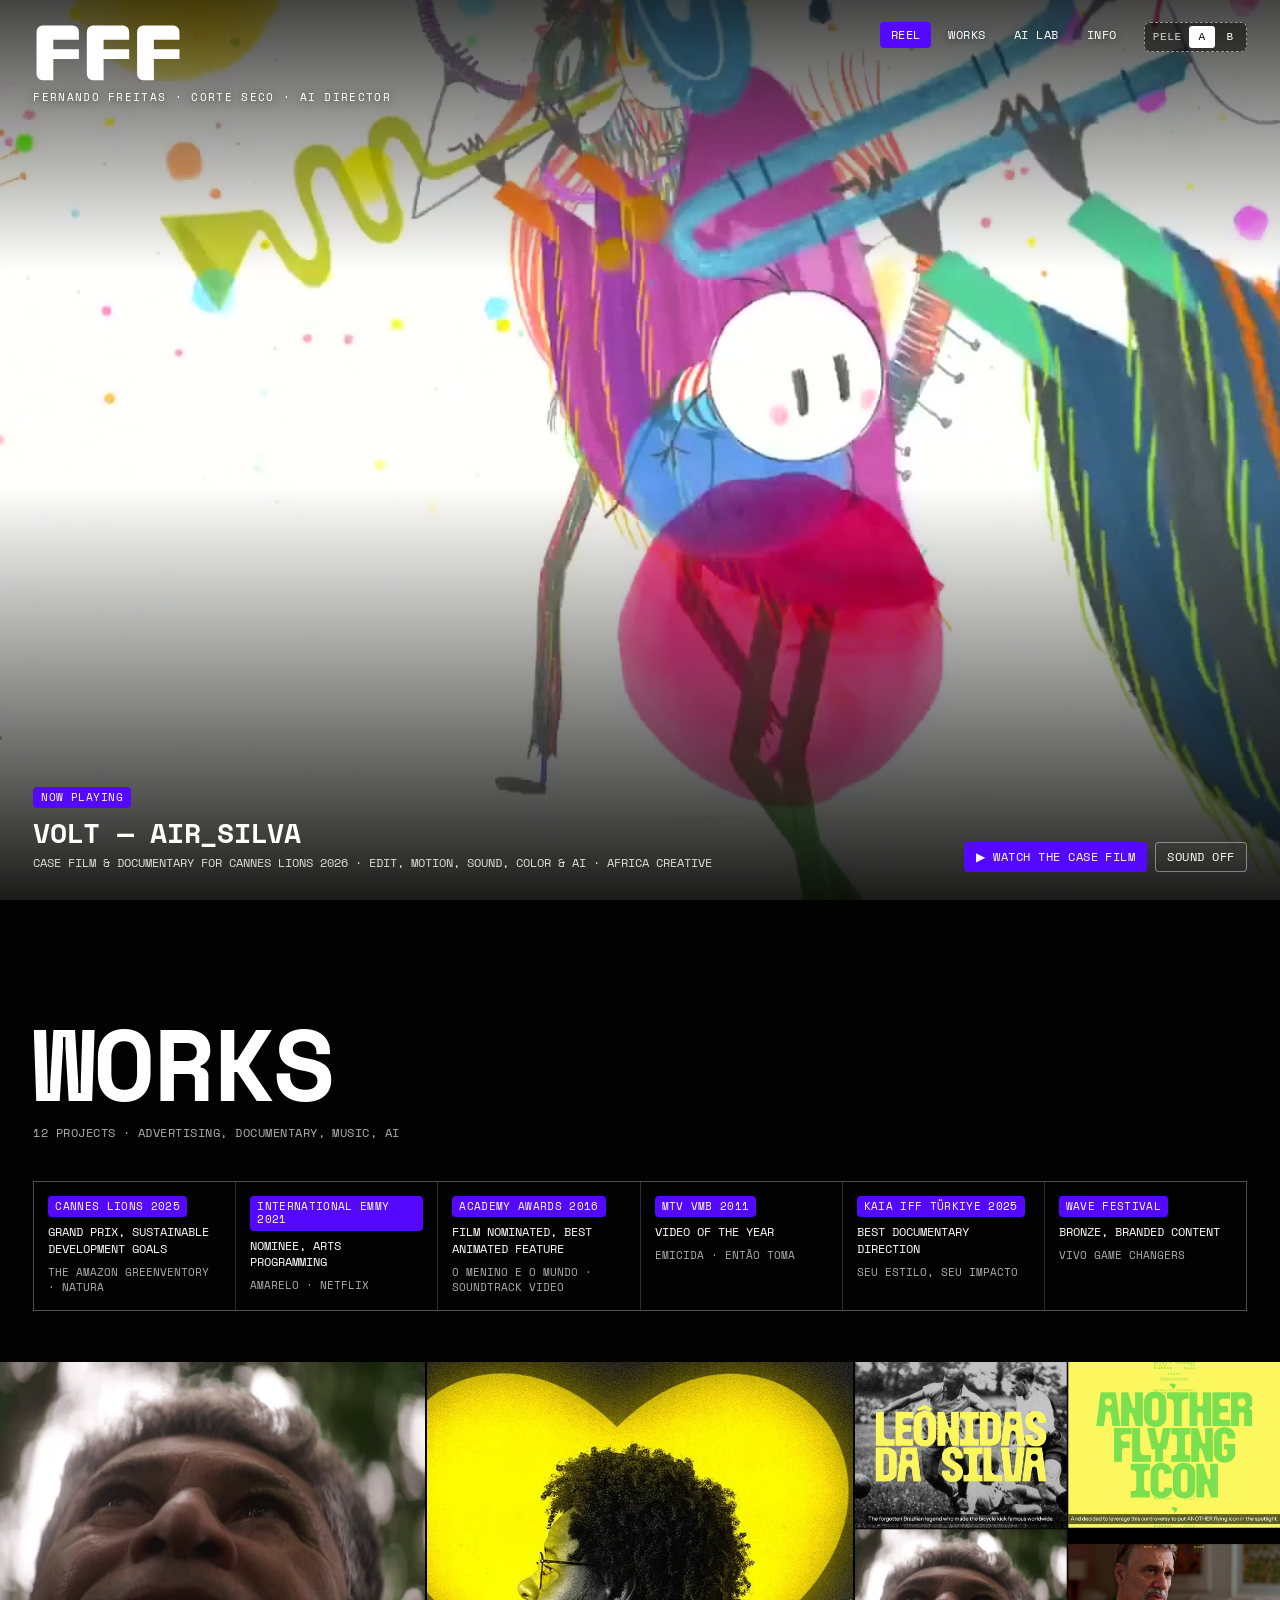
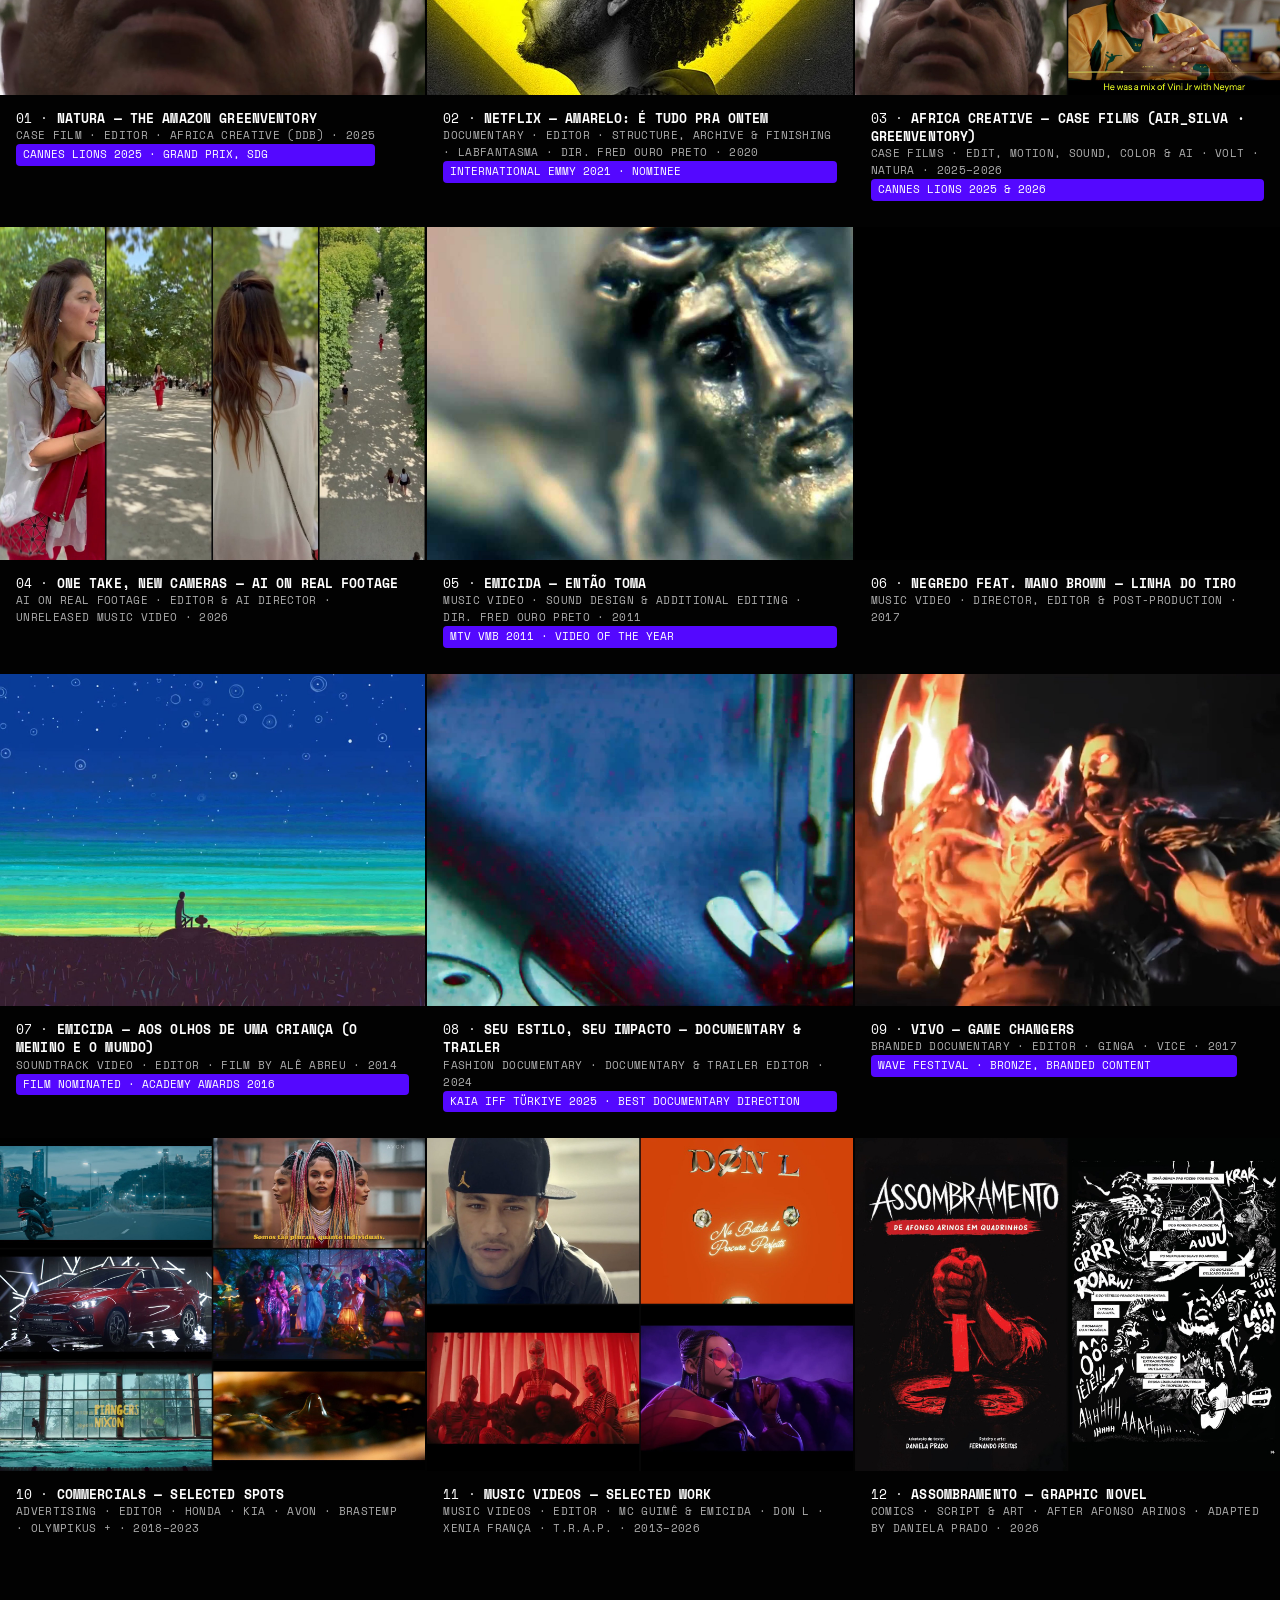
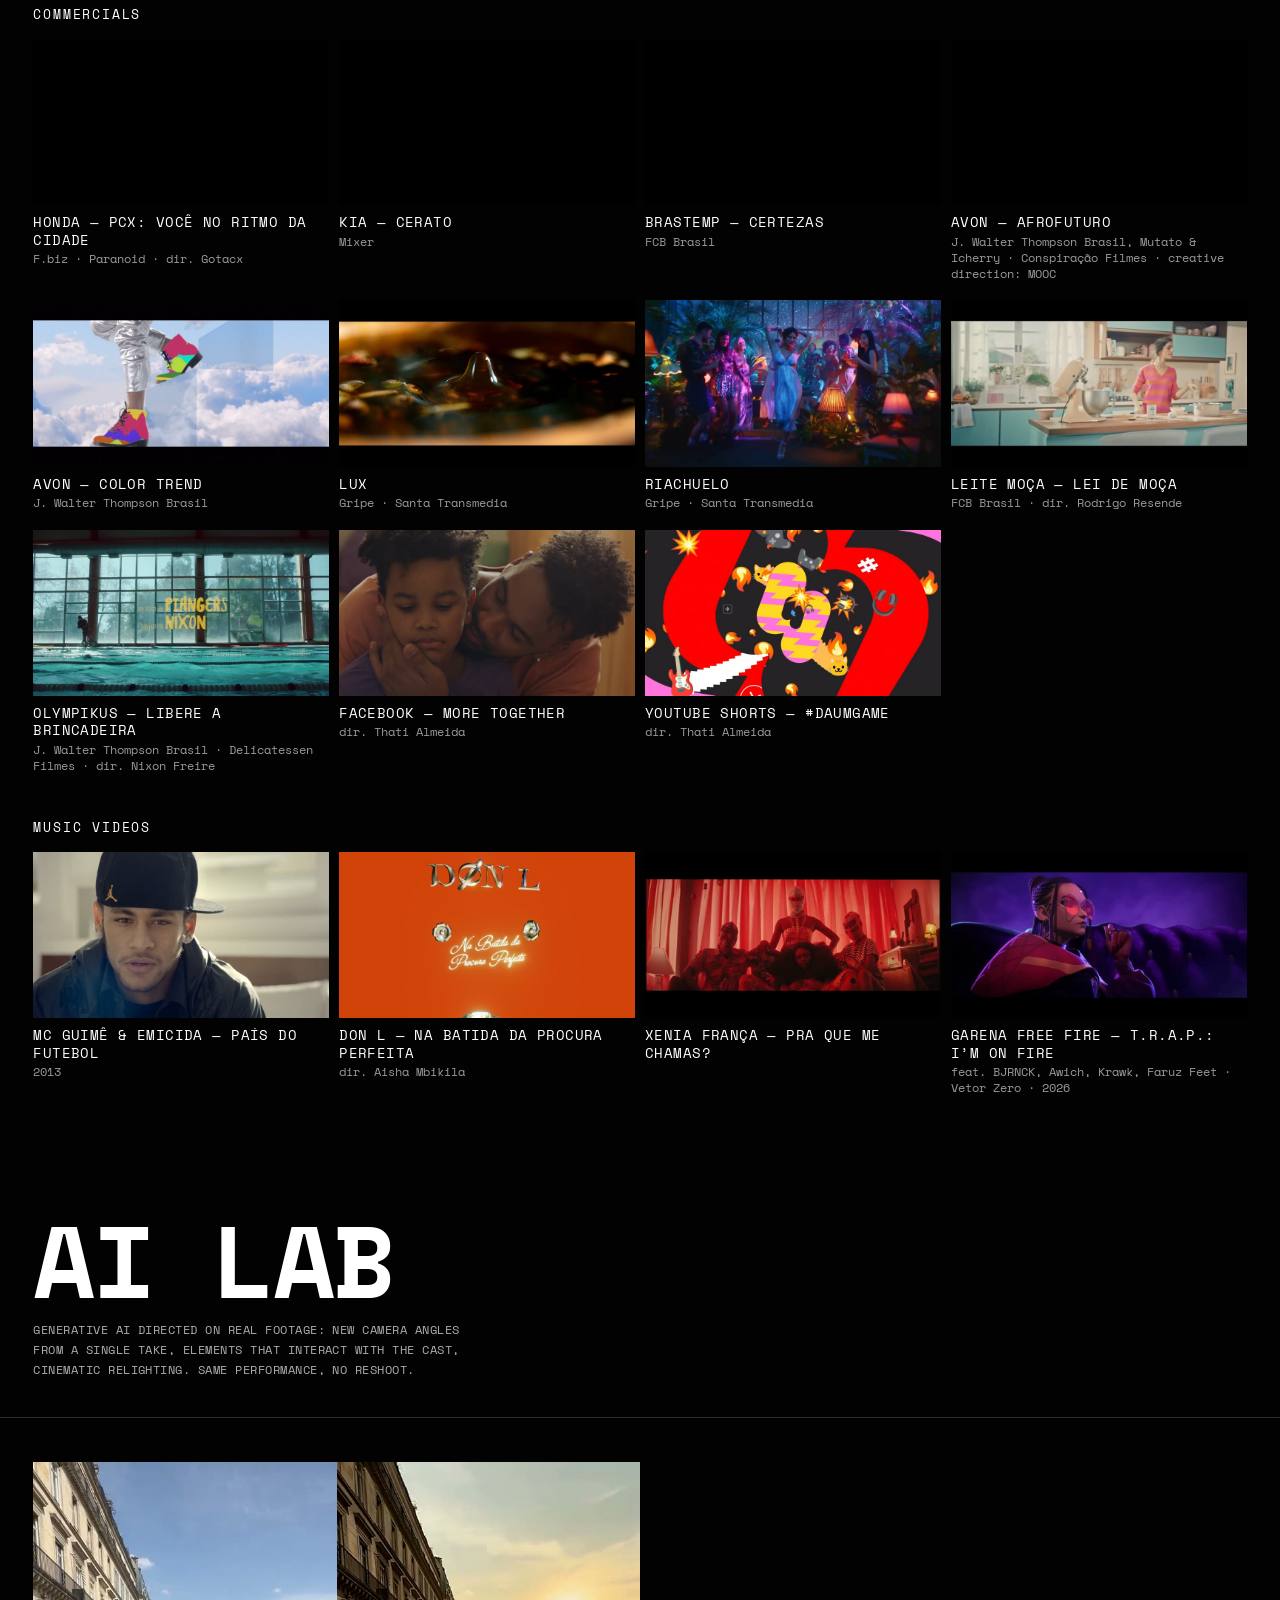
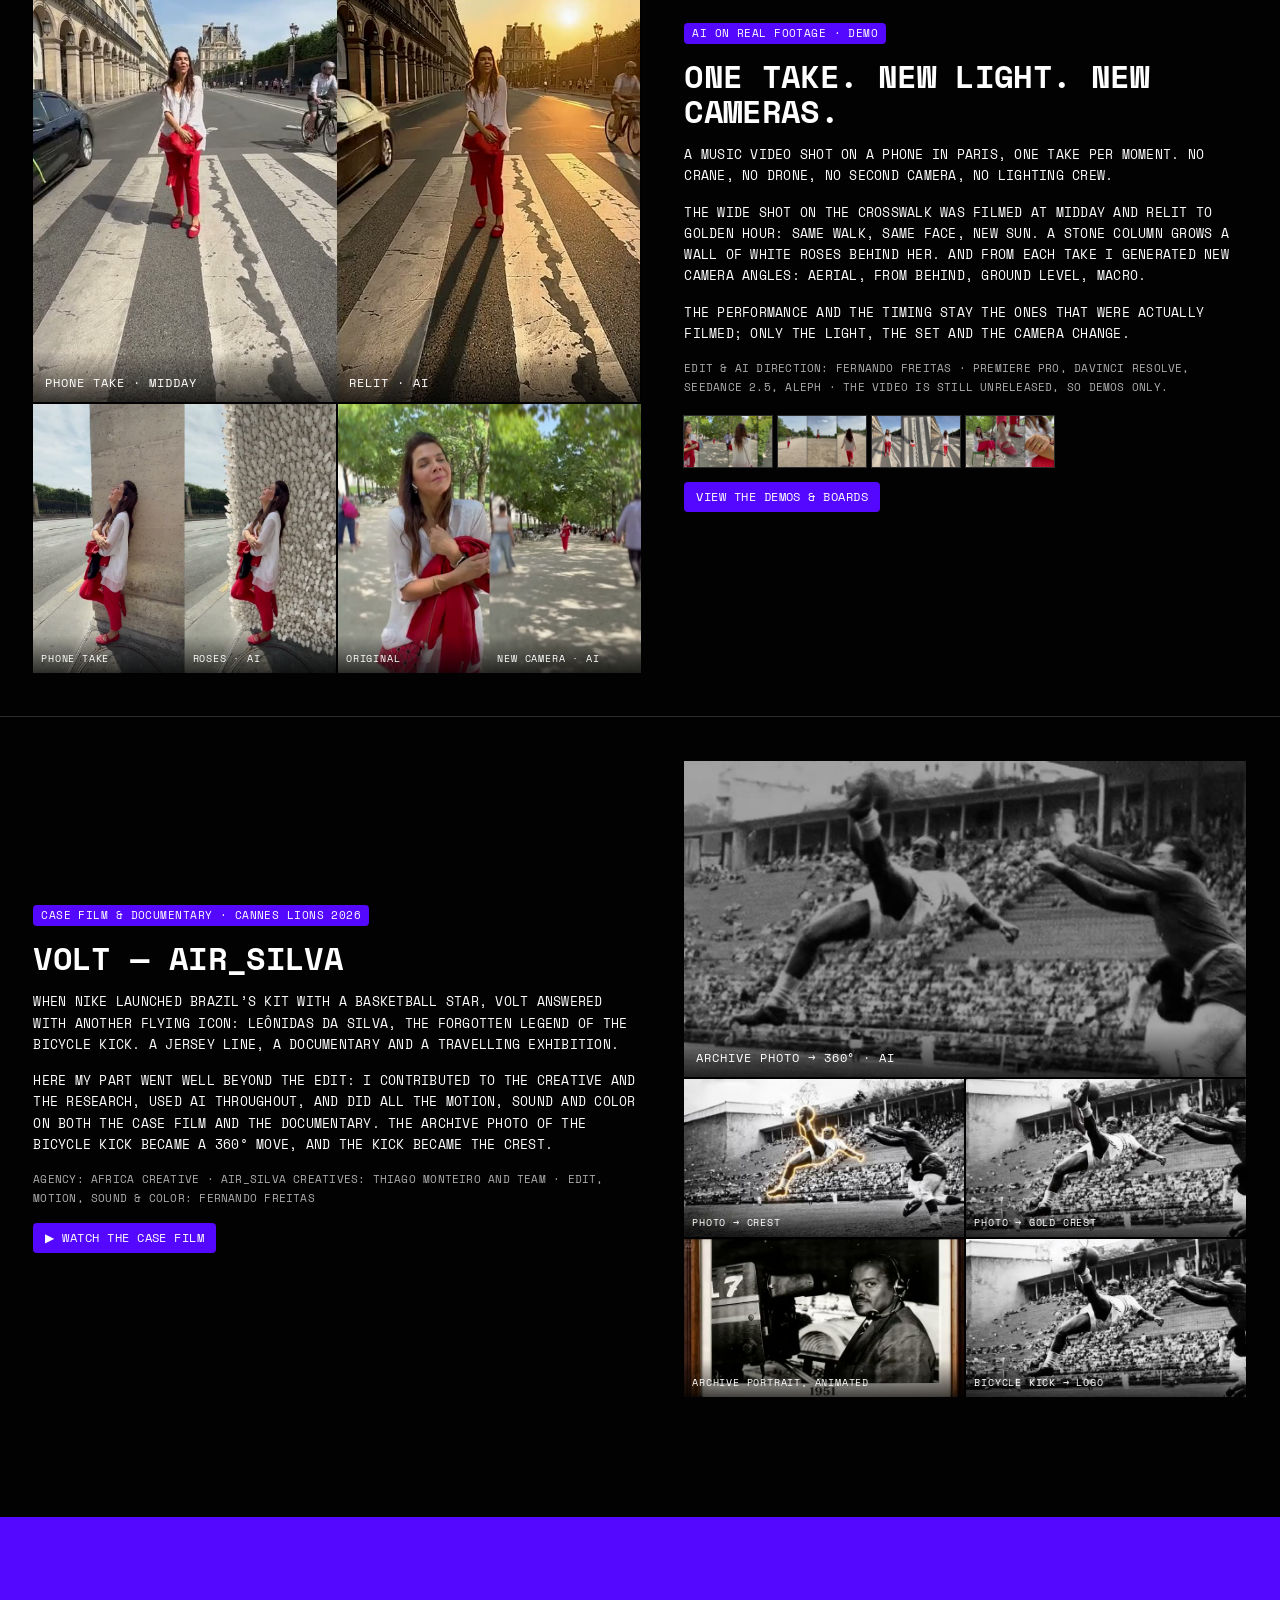
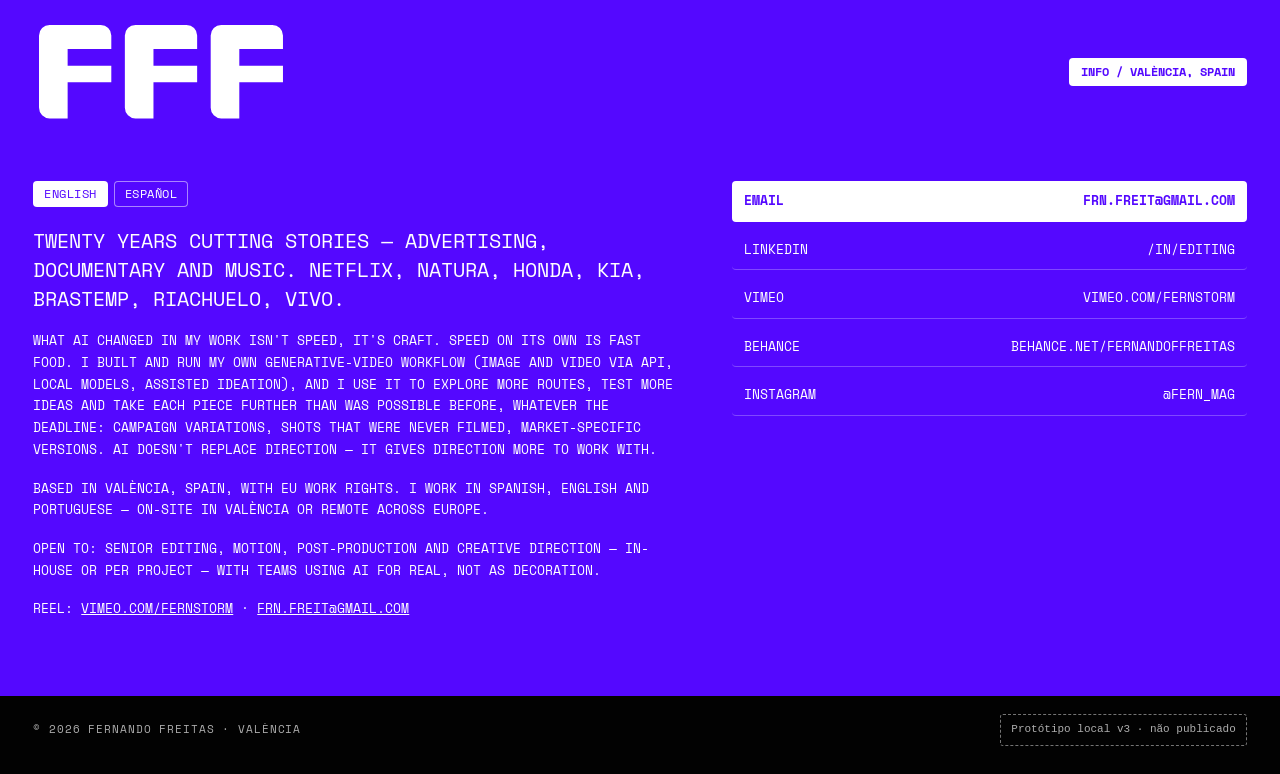
==== commit 2ecbfc01: "Hero accent: 7 tones rotating (added cyan, pink, orange, lime) Co-Authored-By: Claude Opus 4.7 <nore" ====
--- a/index.html
+++ b/index.html
@@ -22,7 +22,7 @@
 <link rel="preconnect" href="https://fonts.googleapis.com">
 <link rel="preconnect" href="https://fonts.gstatic.com" crossorigin>
 <link rel="stylesheet" href="https://fonts.googleapis.com/css2?family=Big+Shoulders+Display:wght@700;800&family=Hanken+Grotesk:wght@400;500;600&family=Space+Mono:wght@400;700&display=swap">
-<link rel="stylesheet" href="css/site.css?v=1113e">
+<link rel="stylesheet" href="css/site.css?v=1113f">
 </head>
 <body>
 <a class="skip" href="#works">Skip to works</a>
@@ -253,7 +253,7 @@
   </symbol>
 </svg>
 
-<script src="js/data.js?v=1113e" defer></script>
-<script src="js/site.js?v=1113e" defer></script>
+<script src="js/data.js?v=1113f" defer></script>
+<script src="js/site.js?v=1113f" defer></script>
 </body>
 </html>
--- a/css/site.css
+++ b/css/site.css
@@ -20,6 +20,10 @@
 /* Pele A: a cor de destaque troca a cada filme da abertura: azul, amarelo, vermelho. */
 html[data-skin="fff"][data-tone="1"] { --accent: #FFD21F; --on-accent: #0b0b0b; }
 html[data-skin="fff"][data-tone="2"] { --accent: #FF2A1C; --on-accent: #ffffff; }
+html[data-skin="fff"][data-tone="3"] { --accent: #00D7FF; --on-accent: #0b0b0b; }
+html[data-skin="fff"][data-tone="4"] { --accent: #FF6EC4; --on-accent: #0b0b0b; }
+html[data-skin="fff"][data-tone="5"] { --accent: #FF8A00; --on-accent: #0b0b0b; }
+html[data-skin="fff"][data-tone="6"] { --accent: #B4FF3B; --on-accent: #0b0b0b; }
 html[data-skin="fff"] {
   --bg: #020202; --bg2: #0c0c0f; --fg: #ffffff;
   --muted: rgba(255, 255, 255, .68); --dim: rgba(255, 255, 255, .45);
